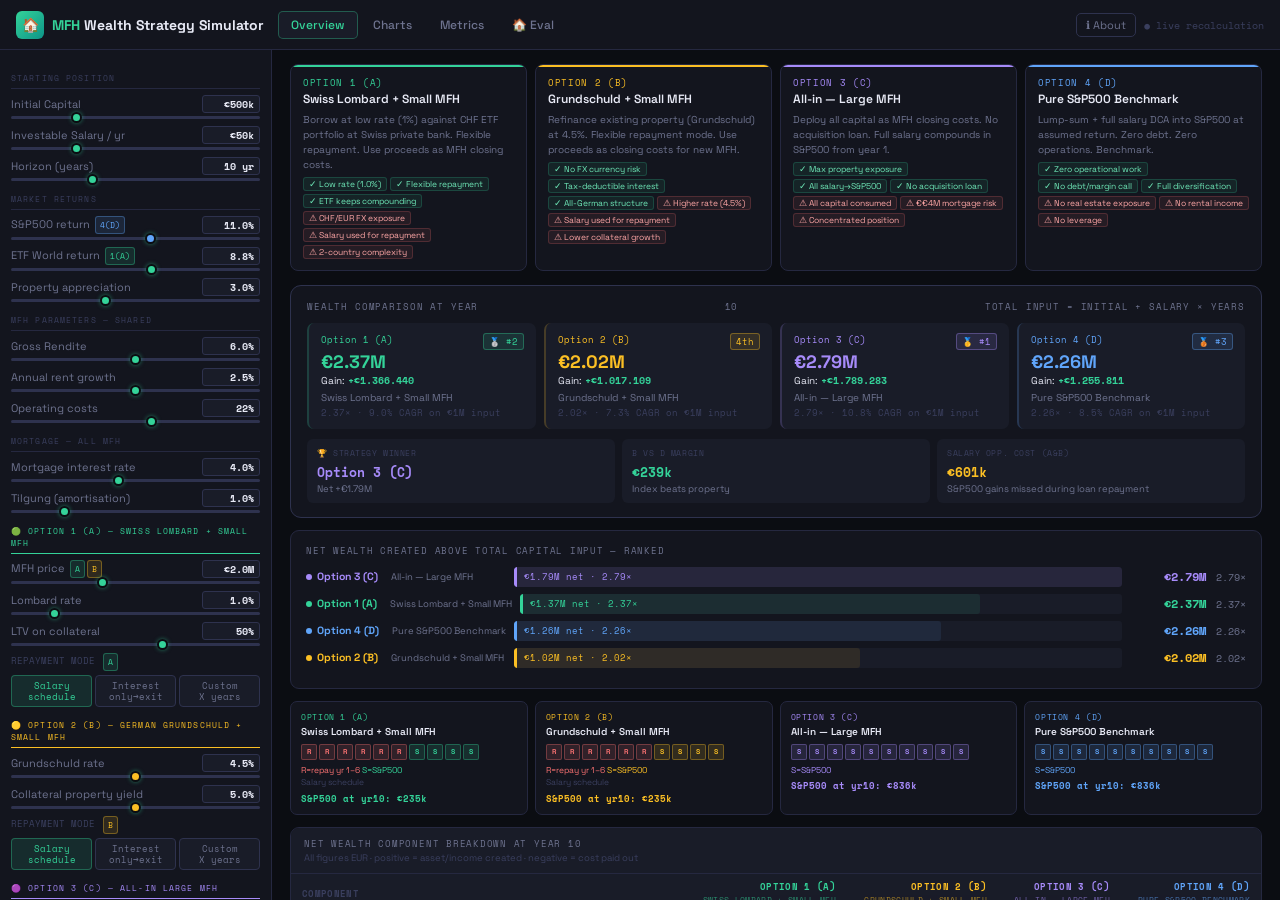
==== index.html @ 5e6cafa0 "Deploy MFH wealth simulator as GitHub Pages index" ====
<!DOCTYPE html>
<html lang="en">
<head>
<meta charset="UTF-8">
<meta name="viewport" content="width=device-width,initial-scale=1.0">
<title>MFH Wealth Strategy Simulator</title>
<link href="https://fonts.googleapis.com/css2?family=Space+Grotesk:wght@300;400;500;600;700&family=Space+Mono:wght@400;700&display=swap" rel="stylesheet">
<style>
:root{
  --bg:#0b0d12;--p1:#13151e;--p2:#191c28;--p3:#1f2233;
  --b1:#252840;--b2:#2e324e;--b3:#3a3f5e;
  --tx:#e8eaf6;--mu:#6e738f;--di:#3a3f5e;
  --A:#34d399;--Ab:rgba(52,211,153,.12);--Abr:rgba(52,211,153,.35);
  --B:#fbbf24;--Bb:rgba(251,191,36,.12);--Bbr:rgba(251,191,36,.35);
  --C:#a78bfa;--Cb:rgba(167,139,250,.12);--Cbr:rgba(167,139,250,.35);
  --D:#60a5fa;--Db:rgba(96,165,250,.12);--Dbr:rgba(96,165,250,.35);
  --neg:#f87171;--negb:rgba(248,113,113,.1);
  --pos:#34d399;--warn:#fbbf24;
}
*{box-sizing:border-box;margin:0;padding:0}
html,body{height:100%;font-family:'Space Grotesk',sans-serif;background:var(--bg);color:var(--tx);font-size:13px}
.app-shell{display:flex;flex-direction:column;height:100vh;overflow:hidden}
/* TOPBAR */
.topbar{background:var(--p1);border-bottom:1px solid var(--b1);padding:0 16px;display:flex;align-items:center;gap:14px;height:50px;flex-shrink:0}
.tb-brand{display:flex;align-items:center;gap:8px;flex-shrink:0}
.tb-icon{width:28px;height:28px;background:linear-gradient(135deg,var(--A),#0d9488);border-radius:6px;display:flex;align-items:center;justify-content:center;font-size:14px}
.tb-title{font-size:14px;font-weight:700;white-space:nowrap}
.tb-title span{color:var(--A)}
.tabs{display:flex;gap:2px}
.tab{background:transparent;border:1px solid transparent;border-radius:5px;color:var(--mu);padding:5px 12px;font-family:'Space Grotesk',sans-serif;font-size:12px;font-weight:500;cursor:pointer;transition:all .15s;white-space:nowrap}
.tab:hover{color:var(--tx);border-color:var(--b2)}
.tab.active{background:var(--p2);color:var(--A);border-color:var(--Abr)}
.tb-right{margin-left:auto;display:flex;align-items:center;gap:8px}
.about-btn{background:transparent;border:1px solid var(--b2);border-radius:5px;color:var(--mu);padding:4px 9px;font-family:'Space Grotesk',sans-serif;font-size:11px;cursor:pointer;transition:all .15s;white-space:nowrap}
.about-btn:hover{border-color:var(--D);color:var(--D)}
.tb-live{font-size:9.5px;color:var(--di);font-family:'Space Mono',monospace;white-space:nowrap}
/* ABOUT DRAWER */
.about-drawer{display:none;background:var(--p2);border-bottom:1px solid var(--b2);padding:14px 22px;flex-shrink:0;max-height:300px;overflow-y:auto;position:relative}
.about-drawer.open{display:block}
.about-grid{display:grid;grid-template-columns:1.1fr 1fr 1fr;gap:18px}
.about-sec h3{font-size:10px;font-family:'Space Mono',monospace;letter-spacing:.1em;text-transform:uppercase;color:var(--mu);margin-bottom:7px}
.about-sec p,.about-sec li{font-size:11.5px;color:var(--mu);line-height:1.6;margin-bottom:4px}
.about-sec ul{margin-left:14px}
.about-sec li b,.about-sec p b{color:var(--tx)}
.about-close{position:absolute;top:12px;right:16px;background:transparent;border:none;color:var(--mu);cursor:pointer;font-size:18px;line-height:1}
/* LAYOUT */
.body-row{display:flex;flex:1;min-height:0}
.sidebar{width:272px;flex-shrink:0;background:var(--p1);border-right:1px solid var(--b1);overflow-y:auto;padding:10px 11px 60px}
.main-area{flex:1;overflow-y:auto;padding:14px 18px 40px;min-width:0}
.page{display:none}.page.active{display:block}
/* SIDEBAR INPUTS */
.grp-title{font-size:8px;font-family:'Space Mono',monospace;letter-spacing:.14em;text-transform:uppercase;color:var(--di);margin:12px 0 6px;padding-bottom:4px;border-bottom:1px solid var(--b1);display:flex;align-items:center;gap:6px}
.sl-row{margin-bottom:7px}
.sl-label{display:flex;justify-content:space-between;align-items:center;margin-bottom:3px;font-size:11px;color:var(--mu)}
.sl-val{font-family:'Space Mono',monospace;font-size:9.5px;color:var(--tx);font-weight:700;background:var(--p2);border:1px solid var(--b2);border-radius:3px;padding:1px 5px;min-width:58px;text-align:right;cursor:pointer;transition:border-color .15s}
.sl-val:hover{border-color:var(--A)}
.sl-edit-input{font-family:'Space Mono',monospace;font-size:10px;color:var(--A);font-weight:700;background:var(--p3);border:1px solid var(--A);border-radius:3px;padding:1px 5px;width:72px;text-align:right;outline:none}
input[type=range]{width:100%;height:3px;-webkit-appearance:none;background:var(--b2);border-radius:2px;outline:none;cursor:pointer;display:block;margin-top:2px}
input[type=range]::-webkit-slider-thumb{-webkit-appearance:none;width:11px;height:11px;border-radius:50%;background:var(--A);cursor:pointer;border:2px solid var(--bg);box-shadow:0 0 4px rgba(52,211,153,.5)}
.sB input[type=range]::-webkit-slider-thumb{background:var(--B)}
.sC input[type=range]::-webkit-slider-thumb{background:var(--C)}
.sD input[type=range]::-webkit-slider-thumb{background:var(--D)}
.sN input[type=range]::-webkit-slider-thumb{background:var(--mu)}
.sR input[type=range]::-webkit-slider-thumb{background:#f87171}
/* MODE TOGGLES */
.mode-toggle{display:flex;gap:3px;margin-bottom:6px}
.mode-btn{flex:1;background:var(--p2);border:1px solid var(--b2);border-radius:4px;color:var(--mu);padding:4px 2px;font-family:'Space Mono',monospace;font-size:8.5px;cursor:pointer;transition:all .15s;text-align:center;line-height:1.3}
.mode-btn:hover{border-color:var(--b3);color:var(--tx)}
.mode-btn.active{background:var(--Ab);border-color:var(--Abr);color:var(--A)}
.mode-btn.active-B{background:var(--Bb);border-color:var(--Bbr);color:var(--B)}
/* COLLAPSIBLE SECTION */
.coll-btn{width:100%;background:transparent;border:1px solid var(--b2);border-radius:5px;color:var(--mu);padding:5px 8px;font-family:'Space Grotesk',sans-serif;font-size:10.5px;cursor:pointer;text-align:left;transition:all .15s;margin-bottom:5px;display:flex;align-items:center;gap:5px}
.coll-btn:hover{border-color:var(--b3);color:var(--tx)}
.coll-btn.active{border-color:var(--Abr);color:var(--A)}
.coll-content{display:none;background:var(--p2);border-radius:6px;padding:8px;margin-bottom:6px;border:1px solid var(--b2)}
.coll-content.open{display:block}
/* CHECKBOX */
.cb-row{display:flex;align-items:center;gap:6px;margin-bottom:6px;font-size:11px;color:var(--mu);cursor:pointer}
.cb-row input[type=checkbox]{width:13px;height:13px;cursor:pointer;accent-color:var(--A)}
/* OPT TAGS */
.ot{display:inline-flex;align-items:center;font-size:8px;font-family:'Space Mono',monospace;padding:0 4px;border-radius:3px;line-height:16px;vertical-align:middle;margin-left:2px}
.otA{background:var(--Ab);color:var(--A);border:1px solid var(--Abr)}
.otB{background:var(--Bb);color:var(--B);border:1px solid var(--Bbr)}
.otC{background:var(--Cb);color:var(--C);border:1px solid var(--Cbr)}
.otD{background:var(--Db);color:var(--D);border:1px solid var(--Dbr)}
.reset-btn{width:100%;background:transparent;border:1px solid var(--b2);border-radius:5px;color:var(--mu);padding:6px;font-family:'Space Grotesk',sans-serif;font-size:11px;cursor:pointer;transition:all .15s;margin-top:10px}
.reset-btn:hover{border-color:var(--A);color:var(--A)}
/* STRATEGY LEGEND */
.strat-grid{display:grid;grid-template-columns:repeat(4,1fr);gap:8px;margin-bottom:14px}
.sc{border-radius:8px;padding:11px 12px;border:1px solid var(--b1);background:var(--p1);position:relative;overflow:hidden}
.sc::before{content:'';position:absolute;top:0;left:0;right:0;height:2px}
.scA::before{background:var(--A)}.scB::before{background:var(--B)}.scC::before{background:var(--C)}.scD::before{background:var(--D)}
.sc-num{font-size:8.5px;font-family:'Space Mono',monospace;letter-spacing:.08em;text-transform:uppercase;margin-bottom:3px}
.scA .sc-num{color:var(--A)}.scB .sc-num{color:var(--B)}.scC .sc-num{color:var(--C)}.scD .sc-num{color:var(--D)}
.sc-name{font-size:12px;font-weight:600;margin-bottom:4px;line-height:1.3}
.sc-desc{font-size:10px;color:var(--mu);line-height:1.5;margin-bottom:5px}
.sc-chips{display:flex;gap:3px;flex-wrap:wrap}
.chip-p{font-size:8.5px;padding:1px 5px;border-radius:3px;background:rgba(52,211,153,.08);color:#6ee7b7;border:1px solid rgba(52,211,153,.2)}
.chip-n{font-size:8.5px;padding:1px 5px;border-radius:3px;background:rgba(248,113,113,.08);color:#fca5a5;border:1px solid rgba(248,113,113,.2)}
/* SUMMARY WINDOW */
.sw{background:var(--p1);border:1px solid var(--b2);border-radius:11px;padding:14px 16px;margin-bottom:12px}
.sw-head{font-size:8.5px;font-family:'Space Mono',monospace;letter-spacing:.1em;text-transform:uppercase;color:var(--mu);margin-bottom:10px;display:flex;justify-content:space-between;align-items:center}
.sw-cards{display:grid;grid-template-columns:repeat(4,1fr);gap:8px;margin-bottom:10px}
.swc{background:var(--p2);border-radius:7px;padding:10px 12px}
.swc-rank{font-size:9px;font-family:'Space Mono',monospace;color:var(--mu);margin-bottom:3px;display:flex;justify-content:space-between}
.swc-tot{font-size:18px;font-weight:700;line-height:1;margin-bottom:2px}
.swc-gain{font-size:10px;margin-bottom:3px}
.swc-gain b{font-family:'Space Mono',monospace}
.swc-name{font-size:10px;color:var(--mu)}
.swc-cagr{font-size:9px;color:var(--di);font-family:'Space Mono',monospace;margin-top:2px}
.sw-ins{display:grid;grid-template-columns:1fr 1fr 1fr;gap:7px}
.si{background:var(--p2);border-radius:6px;padding:8px 10px}
.si-lbl{font-size:8px;font-family:'Space Mono',monospace;letter-spacing:.07em;text-transform:uppercase;color:var(--di);margin-bottom:3px}
.si-val{font-size:13px;font-weight:600;font-family:'Space Mono',monospace;margin-bottom:1px}
.si-desc{font-size:9.5px;color:var(--mu)}
/* CHART PANELS */
.cp{background:var(--p1);border:1px solid var(--b1);border-radius:9px;padding:13px 15px;margin-bottom:12px}
.cp.half{flex:1;min-width:0}
.cp-row{display:flex;gap:10px;margin-bottom:12px}
.cp-title{font-size:8.5px;font-family:'Space Mono',monospace;letter-spacing:.09em;text-transform:uppercase;color:var(--mu);margin-bottom:10px}
/* TABLES */
.tw{background:var(--p1);border:1px solid var(--b1);border-radius:9px;overflow:hidden;margin-bottom:12px}
.tt{padding:9px 13px;font-size:8.5px;font-family:'Space Mono',monospace;letter-spacing:.09em;text-transform:uppercase;color:var(--mu);background:var(--p2);border-bottom:1px solid var(--b1)}
.ts{font-size:9.5px;color:var(--di);font-family:'Space Grotesk',sans-serif;font-weight:400;text-transform:none;letter-spacing:0;margin-top:2px}
.dt{width:100%;border-collapse:collapse;font-size:11px}
.dt th{padding:6px 11px;text-align:right;font-size:8.5px;font-family:'Space Mono',monospace;letter-spacing:.04em;text-transform:uppercase;color:var(--di);border-bottom:1px solid var(--b1);background:var(--p2)}
.dt th:first-child{text-align:left}
.dt td{padding:5.5px 11px;border-bottom:1px solid var(--b1);text-align:right;font-family:'Space Mono',monospace;font-size:10.5px}
.dt td:first-child{text-align:left;font-family:'Space Grotesk',sans-serif;font-size:11px;color:var(--mu)}
.dt tr:last-child td{border-bottom:none;font-weight:700}
.dt tr.tr-total td{background:var(--p2);font-weight:700}
.dt tr.tr-sep td{background:var(--p2);font-size:8px;font-family:'Space Mono',monospace;letter-spacing:.09em;text-transform:uppercase;color:var(--di);padding:5px 11px}
.dt tr:hover td{background:var(--p3)}
.pv{color:var(--pos)}.nv{color:var(--neg)}.av{color:var(--warn)}
.cA{color:var(--A)}.cB{color:var(--B)}.cC{color:var(--C)}.cD{color:var(--D)}
/* BAR CHART ROWS */
.bc-row{display:flex;align-items:center;gap:8px;margin-bottom:7px}
.bc-lbl{font-size:10.5px;min-width:200px;display:flex;align-items:center;gap:5px;color:var(--mu)}
.bc-dot{width:6px;height:6px;border-radius:50%;flex-shrink:0}
.bc-track{flex:1;height:20px;background:var(--p2);border-radius:3px;overflow:hidden}
.bc-fill{height:100%;border-radius:3px;display:flex;align-items:center;padding:0 7px;transition:width .4s cubic-bezier(.4,0,.2,1);min-width:3px}
.bc-fill span{font-size:9px;font-family:'Space Mono',monospace;white-space:nowrap;overflow:hidden}
.bc-num{font-size:11.5px;font-weight:700;font-family:'Space Mono',monospace;min-width:76px;text-align:right}
.bc-x{font-size:9.5px;color:var(--mu);min-width:32px;text-align:right;font-family:'Space Mono',monospace}
/* SALARY FLOW */
.sf-grid{display:grid;grid-template-columns:repeat(4,1fr);gap:7px;margin-bottom:12px}
.sf-card{background:var(--p1);border:1px solid var(--b1);border-radius:7px;padding:9px 10px}
.sf-tag{font-size:8px;font-family:'Space Mono',monospace;letter-spacing:.08em;text-transform:uppercase;margin-bottom:2px}
.sf-name{font-size:10px;font-weight:600;margin-bottom:6px;line-height:1.3}
.sf-dots{display:flex;gap:2px;flex-wrap:wrap;margin-bottom:4px}
.sf-dot{width:16px;height:16px;border-radius:2px;display:flex;align-items:center;justify-content:center;font-size:7px;font-weight:700;flex-shrink:0}
.sf-res{font-size:9px;font-family:'Space Mono',monospace;font-weight:700;margin-top:3px}
/* NOTICES */
.notice{font-size:11px;line-height:1.7;padding:8px 12px;border-radius:0 6px 6px 0;margin-bottom:10px}
.n-info{border-left:2px solid var(--D);background:var(--Db);color:#93c5fd}
.n-good{border-left:2px solid var(--A);background:var(--Ab);color:#86efac}
.n-warn{border-left:2px solid var(--B);background:var(--Bb);color:#fde68a}
/* AMORT */
.amort-toggle{background:var(--p2);border:1px solid var(--b2);border-radius:5px;color:var(--mu);padding:4px 10px;font-family:'Space Grotesk',sans-serif;font-size:10.5px;cursor:pointer;transition:all .15s;margin-bottom:8px}
.amort-toggle:hover{border-color:var(--A);color:var(--A)}
.ag{display:grid;grid-template-columns:1fr 1fr;gap:9px}
.aw{background:var(--p1);border:1px solid var(--b1);border-radius:8px;overflow:hidden}
.ah{background:var(--p2);padding:7px 11px;font-size:10.5px;font-weight:600;border-bottom:1px solid var(--b1)}
.af{padding:6px 11px;background:var(--p2);border-top:1px solid var(--b1);font-size:9.5px;color:var(--mu);display:flex;gap:12px;flex-wrap:wrap}
.af span b{font-family:'Space Mono',monospace}
.amt{width:100%;border-collapse:collapse;font-size:9.5px}
.amt th{background:var(--p2);padding:3.5px 7px;text-align:right;font-size:7.5px;font-family:'Space Mono',monospace;letter-spacing:.04em;text-transform:uppercase;color:var(--di);border-bottom:1px solid var(--b1)}
.amt th:first-child{text-align:left}
.amt td{padding:3px 7px;border-bottom:1px solid var(--b1);text-align:right;font-family:'Space Mono',monospace}
.amt td:first-child{text-align:left;color:var(--mu);font-family:'Space Grotesk',sans-serif}
.amt tr.neg-r td{background:rgba(248,113,113,.03)}
.amt tr.pos-r td{background:rgba(52,211,153,.02)}
.amt tr:last-child td{border-bottom:none;font-weight:700}
/* METRICS */
.mh-grid{display:grid;grid-template-columns:1fr 1fr;gap:10px;margin-bottom:12px}
.mh-card{background:var(--p1);border:1px solid var(--b1);border-radius:9px;padding:13px 15px}
.mh-top{display:flex;align-items:center;justify-content:space-between;margin-bottom:9px}
.mh-badge{font-size:9.5px;font-family:'Space Mono',monospace;padding:2px 8px;border-radius:4px;font-weight:700}
.mh-price{font-size:10px;color:var(--mu);font-family:'Space Mono',monospace}
.kpi-grid{display:grid;grid-template-columns:repeat(3,1fr);gap:6px}
.kpi{background:var(--p2);border-radius:5px;padding:7px 9px;text-align:center}
.kpi-l{font-size:7.5px;font-family:'Space Mono',monospace;letter-spacing:.07em;text-transform:uppercase;color:var(--di);margin-bottom:2px}
.kpi-v{font-size:15px;font-weight:700;line-height:1}
.kpi-s{font-size:8.5px;color:var(--mu);margin-top:1px}
.kpi.good .kpi-v{color:var(--pos)}.kpi.warn .kpi-v{color:var(--warn)}.kpi.bad .kpi-v{color:var(--neg)}
.badge{display:inline-flex;align-items:center;font-size:9px;padding:1px 5px;border-radius:3px;font-family:'Space Mono',monospace;white-space:nowrap}
.badge.good{background:rgba(52,211,153,.1);color:#6ee7b7;border:1px solid rgba(52,211,153,.25)}
.badge.warn{background:rgba(251,191,36,.1);color:#fde68a;border:1px solid rgba(251,191,36,.25)}
.badge.bad{background:rgba(248,113,113,.1);color:#fca5a5;border:1px solid rgba(248,113,113,.25)}
.mft{width:100%;border-collapse:collapse;font-size:11px}
.mft th{padding:6px 11px;text-align:right;font-size:8.5px;font-family:'Space Mono',monospace;letter-spacing:.05em;text-transform:uppercase;color:var(--di);border-bottom:1px solid var(--b1);background:var(--p2)}
.mft th:first-child{text-align:left;width:33%}
.mft td{padding:6px 11px;border-bottom:1px solid var(--b1);text-align:right;font-family:'Space Mono',monospace;font-size:10.5px;vertical-align:top}
.mft td:first-child{text-align:left;font-family:'Space Grotesk',sans-serif;font-size:11px;vertical-align:top}
.mft tr:last-child td{border-bottom:none}
.mft tr:hover td{background:var(--p2)}
.mft tr.m-sec td{background:var(--p2);font-size:8px;font-family:'Space Mono',monospace;letter-spacing:.09em;text-transform:uppercase;color:var(--mu);padding:5px 11px}
.m-lbl{font-size:11px;color:var(--mu)}
.m-desc{font-size:9px;color:var(--di);margin-top:1px;line-height:1.35;font-family:'Space Grotesk',sans-serif}
/* MFH2 SECTION */
.mfh2-section{background:var(--p1);border:1px solid var(--b2);border-radius:10px;margin-bottom:12px;overflow:hidden}
.mfh2-header{padding:11px 14px;display:flex;align-items:center;justify-content:space-between;cursor:pointer}
.mfh2-header:hover{background:var(--p2)}
.mfh2-title{font-size:12px;font-weight:600;display:flex;align-items:center;gap:8px}
.mfh2-body{display:none;padding:12px 14px;border-top:1px solid var(--b1)}
.mfh2-body.open{display:block}
.mfh2-params{display:grid;grid-template-columns:1fr 1fr 1fr;gap:10px;margin-bottom:12px}
.mfh2-param{background:var(--p2);border-radius:7px;padding:10px 12px}
.mfh2-param label{font-size:9px;font-family:'Space Mono',monospace;letter-spacing:.07em;text-transform:uppercase;color:var(--di);display:block;margin-bottom:4px}
/* RESPONSIVE */
@media(max-width:1150px){.sw-cards{grid-template-columns:repeat(2,1fr)}.strat-grid{grid-template-columns:repeat(2,1fr)}.ag{grid-template-columns:1fr}}
@media(max-width:850px){.body-row{flex-direction:column}.sidebar{width:100%;border-right:none;border-bottom:1px solid var(--b1)}.sf-grid{grid-template-columns:repeat(2,1fr)}.mh-grid{grid-template-columns:1fr}.cp-row{flex-direction:column}.sw-ins{grid-template-columns:1fr 1fr}.about-grid{grid-template-columns:1fr 1fr}.mfh2-params{grid-template-columns:1fr 1fr}}

/* ── Draggable chart blocks ── */
.charts-toolbar{display:flex;align-items:center;justify-content:space-between;margin-bottom:10px;padding:0 2px}
.cb-reset-btn{background:transparent;border:1px solid var(--b2);border-radius:5px;color:var(--mu);padding:3px 9px;font-family:'Space Grotesk',sans-serif;font-size:10px;cursor:pointer;transition:all .15s}
.cb-reset-btn:hover{border-color:var(--A);color:var(--A)}
.chart-block{margin-bottom:10px;border-radius:10px;border:1px solid transparent;transition:border-color .15s,opacity .15s,transform .1s;user-select:none}
.chart-block.cb-drag-active{opacity:.38;transform:scale(.99)}
.chart-block.cb-over-top{border-top:2.5px solid var(--A)!important;border-radius:10px}
.chart-block.cb-over-bottom{border-bottom:2.5px solid var(--A)!important;border-radius:10px}
.cb-hdr{background:var(--p2);border:1px solid var(--b1);border-bottom:none;border-radius:10px 10px 0 0;padding:8px 14px;font-size:8.5px;font-family:'Space Mono',monospace;letter-spacing:.07em;text-transform:uppercase;color:var(--mu);display:flex;align-items:center;gap:8px;cursor:grab;transition:background .15s,color .15s}
.cb-hdr:hover{background:var(--p3);color:var(--tx)}
.cb-hdr:active{cursor:grabbing}
.cb-grip{font-size:18px;line-height:1;color:var(--di);flex-shrink:0;letter-spacing:-1px}
.cb-hdr:hover .cb-grip{color:var(--A)}
.cb-body{border-top-left-radius:0!important;border-top-right-radius:0!important;margin-bottom:0!important}
.cp-row.cb-body{border-top-left-radius:0;border-top-right-radius:0}
.cp-row.cb-body .cb-inner{border-top-left-radius:0!important;border-top-right-radius:0!important;margin-bottom:0!important}
.cb-sub{font-size:9px;font-family:'Space Mono',monospace;color:var(--mu);margin-bottom:8px;letter-spacing:.04em;text-transform:uppercase}


/* ─── Quick Eval Tab ─── */
.ev-grid{display:grid;grid-template-columns:1fr 1fr 1fr;gap:10px;margin-bottom:14px}
.ev-card{background:var(--p1);border:1px solid var(--b1);border-radius:9px;padding:14px 16px}
.ev-card-title{font-size:8.5px;font-family:'Space Mono',monospace;letter-spacing:.1em;text-transform:uppercase;color:var(--mu);margin-bottom:10px;padding-bottom:6px;border-bottom:1px solid var(--b1)}
.ev-field{margin-bottom:8px}
.ev-label{font-size:10.5px;color:var(--mu);margin-bottom:4px;display:flex;justify-content:space-between;align-items:center}
.ev-input{width:100%;background:var(--p2);border:1px solid var(--b2);border-radius:5px;color:var(--tx);font-family:'Space Mono',monospace;font-size:11px;padding:5px 9px;outline:none;transition:border-color .15s}
.ev-input:focus{border-color:var(--A)}
.ev-input-row{display:flex;gap:6px}
.ev-input-row .ev-input{flex:1}
.ev-prefix{font-size:10px;color:var(--mu);font-family:'Space Mono',monospace;background:var(--p3);border:1px solid var(--b2);border-right:none;border-radius:5px 0 0 5px;padding:5px 7px;display:flex;align-items:center;flex-shrink:0}
.ev-input.ev-suf{border-radius:0 5px 5px 0}
.ev-toggle{display:flex;gap:2px;margin-bottom:4px}
.ev-toggle-btn{flex:1;background:var(--p2);border:1px solid var(--b2);border-radius:4px;color:var(--mu);padding:3px 6px;font-family:'Space Mono',monospace;font-size:8px;cursor:pointer;text-align:center;transition:all .15s}
.ev-toggle-btn.active{background:var(--Ab);border-color:var(--Abr);color:var(--A)}
.ev-addr{width:100%;background:var(--p2);border:1px solid var(--b2);border-radius:6px;color:var(--tx);font-family:'Space Grotesk',sans-serif;font-size:13px;padding:8px 12px;outline:none;margin-bottom:12px}
.ev-addr:focus{border-color:var(--A)}
.ev-addr::placeholder{color:var(--di)}
/* KPI strip */
.ev-kpis{display:grid;grid-template-columns:repeat(6,1fr);gap:8px;margin-bottom:14px}
.ev-kpi{background:var(--p1);border:1px solid var(--b1);border-radius:8px;padding:10px 12px;text-align:center}
.ev-kpi-l{font-size:8px;font-family:'Space Mono',monospace;letter-spacing:.07em;text-transform:uppercase;color:var(--di);margin-bottom:4px}
.ev-kpi-v{font-size:16px;font-weight:700;line-height:1;font-family:'Space Mono',monospace}
.ev-kpi-s{font-size:9px;color:var(--mu);margin-top:2px}
/* Monthly cashflow hero */
.ev-cf-hero{border-radius:10px;padding:16px 22px;margin-bottom:14px;display:flex;align-items:center;gap:24px;border:1px solid}
.ev-cf-label{font-size:11px;font-family:'Space Mono',monospace;letter-spacing:.08em;text-transform:uppercase;color:var(--mu)}
.ev-cf-value{font-size:32px;font-weight:700;font-family:'Space Mono',monospace;letter-spacing:-0.5px}
.ev-cf-sub{font-size:10px;color:var(--mu);margin-top:2px}
.ev-cf-after{font-size:18px;font-weight:600;font-family:'Space Mono',monospace}
/* Table */
.ev-table-wrap{background:var(--p1);border:1px solid var(--b1);border-radius:10px;overflow:hidden;margin-bottom:14px}
.ev-table-head{padding:10px 14px;background:var(--p2);border-bottom:1px solid var(--b1);font-size:9px;font-family:'Space Mono',monospace;letter-spacing:.08em;text-transform:uppercase;color:var(--mu)}
.ev-table-sub{font-size:9px;color:var(--di);font-family:'Space Grotesk',sans-serif;font-weight:400;text-transform:none;letter-spacing:0;margin-top:2px}
.evt{width:100%;border-collapse:collapse;font-size:10.5px}
.evt th{padding:5.5px 10px;text-align:right;font-size:8px;font-family:'Space Mono',monospace;letter-spacing:.04em;text-transform:uppercase;color:var(--di);border-bottom:1px solid var(--b1);background:var(--p2);white-space:nowrap}
.evt th:first-child{text-align:center}
.evt td{padding:5px 10px;border-bottom:1px solid var(--b1);text-align:right;font-family:'Space Mono',monospace;font-size:10px;white-space:nowrap}
.evt td:first-child{text-align:center;font-weight:700;color:var(--mu)}
.evt tr:last-child td{border-bottom:none;font-weight:700;background:var(--p2)}
.evt tr:hover td{background:var(--p3)}
.ev-pos{color:var(--pos)}.ev-neg{color:var(--neg)}.ev-warn{color:var(--warn)}
@media(max-width:1100px){.ev-grid{grid-template-columns:1fr 1fr}.ev-kpis{grid-template-columns:repeat(3,1fr)}}
@media(max-width:700px){.ev-grid{grid-template-columns:1fr}.ev-kpis{grid-template-columns:repeat(2,1fr)}.ev-cf-hero{flex-direction:column;gap:8px}}

</style>
</head>
<body>
<div class="app-shell">
<!-- TOPBAR -->
<div class="topbar">
  <div class="tb-brand"><div class="tb-icon">🏠</div><div class="tb-title"><span>MFH</span> Wealth Strategy Simulator</div></div>
  <nav class="tabs">
    <button class="tab active" onclick="switchTab('overview')" id="tab-overview">Overview</button>
    <button class="tab" onclick="switchTab('charts')" id="tab-charts">Charts</button>
    <button class="tab" onclick="switchTab('metrics')" id="tab-metrics">Metrics</button>
    <button class="tab" onclick="switchTab('eval')" id="tab-eval">🏠 Eval</button>
  </nav>
  <div class="tb-right">
    <button class="about-btn" onclick="toggleAbout()">ℹ About</button>
    <div class="tb-live">● live recalculation</div>
  </div>
</div>
<!-- ABOUT DRAWER -->
<div class="about-drawer" id="about-drawer">
  <button class="about-close" onclick="toggleAbout()">✕</button>
  <div class="about-grid">
    <div class="about-sec">
      <h3>What this tool models</h3>
      <p>Compares <b>4 wealth-building strategies</b> using configurable initial capital + annual salary over up to 25 years. All results recalculate live with every slider or input change.</p>
      <p>New features: flexible loan repayment modes (salary / interest-only / custom years), private initial capital loan, MFH cost breakdown charts, LTV trajectory, second MFH purchase modelling, and direct value input on all fields.</p>
      <p>All MFH uses correct German Annuitätendarlehen math with AfA depreciation shield and 42% marginal tax rate. <b>Not financial advice.</b></p>
    </div>
    <div class="about-sec">
      <h3>4 strategies compared</h3>
      <ul>
        <li><b style="color:var(--A)">Option 1 (A) — Swiss Lombard + Small MFH:</b> Borrow at low rate against ETF collateral at Swiss bank. Flexible repayment: pay down from salary, keep as cheap debt (interest-only), or custom schedule.</li>
        <li><b style="color:var(--B)">Option 2 (B) — Grundschuld + Small MFH:</b> Refinance existing property (Grundschuld). Fixed period or interest-only, repay at exit.</li>
        <li><b style="color:var(--C)">Option 3 (C) — All-in Large MFH:</b> All capital as MFH closing costs. No acquisition loan. Salary fully compounds in S&P500.</li>
        <li><b style="color:var(--D)">Option 4 (D) — Pure S&P500:</b> Lump sum + DCA salary into index. Zero debt, zero operations. Benchmark.</li>
      </ul>
    </div>
    <div class="about-sec">
      <h3>Key inputs & assumptions</h3>
      <ul>
        <li><b>Click any value badge</b> to type directly</li>
        <li>MFH closing costs (Nebenkosten) ≈ 10% of purchase price</li>
        <li>AfA: 2% × 70% of purchase price per year</li>
        <li>CGT on exit: 0% after 10yr Spekulationsfrist (personal)</li>
        <li>Interest-only Lombard: all salary → S&P500 from yr 1; principal repaid from ETF at exit</li>
        <li>Private loan: optional cost of initial capital (hidden from bank)</li>
        <li>Second MFH: uses MFH1 equity after X years as down payment</li>
      </ul>
    </div>
  </div>
</div>
<div class="body-row">
<!-- SIDEBAR -->
<aside class="sidebar">

  <!-- ═══ COMMON PARAMETERS ═══ -->
  <div class="grp-title">Starting Position</div>
  <div class="sl-row"><div class="sl-label"><span>Initial Capital</span><span class="sl-val" id="v_ic" onclick="startEdit(this,'ic','eur')">€500k</span></div>
  <input type="range" id="ic" min="0" max="2000000" step="10000" value="500000" oninput="slR(this,'ic','v_ic','eur')"></div>
  <div class="sl-row"><div class="sl-label"><span>Investable Salary / yr</span><span class="sl-val" id="v_sal" onclick="startEdit(this,'sal','eur')">€50k</span></div>
  <input type="range" id="sal" min="0" max="200000" step="1000" value="50000" oninput="slR(this,'sal','v_sal','eur')"></div>
  <div class="sl-row"><div class="sl-label"><span>Horizon (years)</span><span class="sl-val" id="v_yrs" onclick="startEdit(this,'yrs','int')">10 yr</span></div>
  <input type="range" id="yrs" min="3" max="25" step="1" value="10" oninput="slR(this,'yrs','v_yrs','yr')"></div>

  <div class="grp-title">Market Returns</div>
  <div class="sl-row sD"><div class="sl-label"><span>S&amp;P500 return <span class="ot otD">4(D)</span></span><span class="sl-val" id="v_sp" onclick="startEdit(this,'sp','pct')">11.0%</span></div>
  <input type="range" id="sp" min="2" max="18" step="0.5" value="11" oninput="slR(this,'sp','v_sp','pct')"></div>
  <div class="sl-row"><div class="sl-label"><span>ETF World return <span class="ot otA">1(A)</span></span><span class="sl-val" id="v_etf" onclick="startEdit(this,'etf','pct')">8.8%</span></div>
  <input type="range" id="etf" min="2" max="14" step="0.1" value="8.8" oninput="slR(this,'etf','v_etf','pct')"></div>
  <div class="sl-row"><div class="sl-label"><span>Property appreciation</span><span class="sl-val" id="v_pa" onclick="startEdit(this,'pa','pct')">3.0%</span></div>
  <input type="range" id="pa" min="0" max="8" step="0.25" value="3" oninput="slR(this,'pa','v_pa','pct')"></div>

  <div class="grp-title">MFH Parameters — shared</div>
  <div class="sl-row"><div class="sl-label"><span>Gross Rendite</span><span class="sl-val" id="v_rend" onclick="startEdit(this,'rend','pct')">6.0%</span></div>
  <input type="range" id="rend" min="3" max="9" step="0.25" value="6" oninput="slR(this,'rend','v_rend','pct')"></div>
  <div class="sl-row"><div class="sl-label"><span>Annual rent growth</span><span class="sl-val" id="v_rg" onclick="startEdit(this,'rg','pct')">2.5%</span></div>
  <input type="range" id="rg" min="0" max="5" step="0.25" value="2.5" oninput="slR(this,'rg','v_rg','pct')"></div>
  <div class="sl-row"><div class="sl-label"><span>Operating costs</span><span class="sl-val" id="v_oc" onclick="startEdit(this,'oc','pct')">22%</span></div>
  <input type="range" id="oc" min="5" max="35" step="1" value="22" oninput="slR(this,'oc','v_oc','pct')"></div>
  <div class="grp-title">Mortgage — all MFH</div>
  <div class="sl-row"><div class="sl-label"><span>Mortgage interest rate</span><span class="sl-val" id="v_mr" onclick="startEdit(this,'mr','pct')">4.0%</span></div>
  <input type="range" id="mr" min="1" max="8" step="0.25" value="4" oninput="slR(this,'mr','v_mr','pct')"></div>
  <div class="sl-row"><div class="sl-label"><span>Tilgung (amortisation)</span><span class="sl-val" id="v_til" onclick="startEdit(this,'til','pct')">1.0%</span></div>
  <input type="range" id="til" min="0.5" max="3" step="0.25" value="1" oninput="slR(this,'til','v_til','pct')"></div>

  <!-- ═══ OPTION 1 (A) ═══ -->
  <div class="grp-title" style="color:var(--A);border-color:var(--A)33">🟢 Option 1 (A) — Swiss Lombard + Small MFH</div>
  <div class="sl-row"><div class="sl-label"><span>MFH price <span class="ot otA">A</span><span class="ot otB">B</span></span><span class="sl-val" id="v_mab" onclick="startEdit(this,'mab','eur')">€2.0M</span></div>
  <input type="range" id="mab" min="300000" max="5000000" step="50000" value="2000000" oninput="slR(this,'mab','v_mab','eur')"></div>
  <div class="sl-row"><div class="sl-label"><span>Lombard rate</span><span class="sl-val" id="v_lr" onclick="startEdit(this,'lr','pct')">1.0%</span></div>
  <input type="range" id="lr" min="0.25" max="5" step="0.25" value="1" oninput="slR(this,'lr','v_lr','pct')"></div>
  <div class="sl-row"><div class="sl-label"><span>LTV on collateral</span><span class="sl-val" id="v_ltv" onclick="startEdit(this,'ltv','pct')">50%</span></div>
  <input type="range" id="ltv" min="10" max="75" step="5" value="50" oninput="slR(this,'ltv','v_ltv','pct')"></div>
  <div style="font-size:8.5px;color:var(--di);margin-bottom:4px;font-family:Space Mono,monospace">REPAYMENT MODE <span class="ot otA">A</span></div>
  <div class="mode-toggle" id="lmodes">
    <button class="mode-btn active" onclick="setMode('lm',0)">Salary<br>schedule</button>
    <button class="mode-btn" onclick="setMode('lm',1)">Interest<br>only→exit</button>
    <button class="mode-btn" onclick="setMode('lm',2)">Custom<br>X years</button>
  </div>
  <div id="lm-years-row" class="sl-row" style="display:none">
    <div class="sl-label"><span>Repay over (years)</span><span class="sl-val" id="v_lmy" onclick="startEdit(this,'lmy','int')">5 yr</span></div>
    <input type="range" id="lmy" min="1" max="25" step="1" value="5" oninput="slR(this,'lmy','v_lmy','yr')">
  </div>

  <!-- ═══ OPTION 2 (B) ═══ -->
  <div class="grp-title" style="color:var(--B);border-color:var(--B)33">🟡 Option 2 (B) — German Grundschuld + Small MFH</div>
  <div class="sl-row sB"><div class="sl-label"><span>Grundschuld rate</span><span class="sl-val" id="v_gr" onclick="startEdit(this,'gr','pct')">4.5%</span></div>
  <input type="range" id="gr" min="2" max="7" step="0.25" value="4.5" oninput="slR(this,'gr','v_gr','pct')"></div>
  <div class="sl-row sB"><div class="sl-label"><span>Collateral property yield</span><span class="sl-val" id="v_cy" onclick="startEdit(this,'cy','pct')">5.0%</span></div>
  <input type="range" id="cy" min="2" max="8" step="0.25" value="5" oninput="slR(this,'cy','v_cy','pct')"></div>
  <div style="font-size:8.5px;color:var(--di);margin-bottom:4px;font-family:Space Mono,monospace">REPAYMENT MODE <span class="ot otB">B</span></div>
  <div class="mode-toggle" id="gmodes">
    <button class="mode-btn active" onclick="setMode('gm',0)">Salary<br>schedule</button>
    <button class="mode-btn" onclick="setMode('gm',1)">Interest<br>only→exit</button>
    <button class="mode-btn" onclick="setMode('gm',2)">Custom<br>X years</button>
  </div>
  <div id="gm-years-row" class="sl-row" style="display:none">
    <div class="sl-label"><span>Fix for (years)</span><span class="sl-val" id="v_gmy" onclick="startEdit(this,'gmy','int')">5 yr</span></div>
    <input type="range" id="gmy" min="1" max="25" step="1" value="5" oninput="slR(this,'gmy','v_gmy','yr')">
  </div>

  <!-- ═══ OPTION 3 (C) ═══ -->
  <div class="grp-title" style="color:var(--C);border-color:var(--C)33">🟣 Option 3 (C) — All-in Large MFH</div>
  <div class="sl-row sC"><div class="sl-label"><span>MFH price (all-in)</span><span class="sl-val" id="v_mc" onclick="startEdit(this,'mc','eur')">€4.0M</span></div>
  <input type="range" id="mc" min="600000" max="10000000" step="100000" value="4000000" oninput="slR(this,'mc','v_mc','eur')"></div>

  <!-- ═══ OPTION 4 (D) ═══ -->
  <div class="grp-title" style="color:var(--D);border-color:var(--D)33">🔵 Option 4 (D) — Pure S&amp;P500 Benchmark</div>
  <label class="cb-row"><input type="checkbox" id="d_lomb_en" onchange="toggleDLomb();calc()"> Enable Lombard on S&amp;P500 portfolio</label>
  <div id="d-lomb-fields" style="opacity:.35;pointer-events:none">
    <div class="notice n-info" style="margin-bottom:6px;padding:6px 10px;font-size:10.5px">Borrow at Lombard rate (same as Opt.1) against S&amp;P500. Extra capital also earns S&amp;P500. Choose repayment mode below — interest-only keeps all salary compounding in S&amp;P500.</div>
    <div class="sl-row sD"><div class="sl-label"><span>LTV on S&amp;P500 <span class="ot otD">D</span></span><span class="sl-val" id="v_d_ltv" onclick="startEdit(this,'d_ltv','pct')">50%</span></div>
    <input type="range" id="d_ltv" min="10" max="75" step="5" value="50" oninput="slR(this,'d_ltv','v_d_ltv','pct')"></div>
    <div style="font-size:8.5px;color:var(--di);margin:6px 0 4px;font-family:Space Mono,monospace">REPAYMENT MODE <span class="ot otD">D</span></div>
    <div class="mode-toggle" id="dmodes">
      <button class="mode-btn active" onclick="setMode('dm',0)">Salary<br>schedule</button>
      <button class="mode-btn" onclick="setMode('dm',1)">Interest<br>only→exit</button>
      <button class="mode-btn" onclick="setMode('dm',2)">Custom<br>X years</button>
    </div>
    <div id="dm-years-row" class="sl-row" style="display:none">
      <div class="sl-label"><span>Repay over (years)</span><span class="sl-val" id="v_d_lmy" onclick="startEdit(this,'d_lmy','int')">5 yr</span></div>
      <input type="range" id="d_lmy" min="1" max="25" step="1" value="5" oninput="slR(this,'d_lmy','v_d_lmy','yr')">
    </div>
    <div style="font-size:9px;color:var(--D);font-family:Space Mono,monospace;margin-top:4px;opacity:.8">Uses same Lombard rate as Option 1(A) · Salary freed after repayment → S&P500</div>
  </div>

  <!-- ═══ PRIVATE LOAN ═══ -->
  <button class="coll-btn" id="pl-btn" onclick="toggleColl('pl-body','pl-btn')">+ Private Initial Capital Loan</button>
  <div class="coll-content" id="pl-body">
    <label class="cb-row"><input type="checkbox" id="pl_en" onchange="calc()"> Enable private loan (hidden from bank)</label>
    <div id="pl-fields" style="opacity:.4;pointer-events:none">
      <div class="sl-row"><div class="sl-label"><span>Loan amount</span><span class="sl-val" id="v_pla" onclick="startEdit(this,'pla','eur')">€200k</span></div>
      <input type="range" id="pla" min="0" max="1000000" step="10000" value="200000" oninput="slR(this,'pla','v_pla','eur')"></div>
      <div class="sl-row sN"><div class="sl-label"><span>Annual interest rate</span><span class="sl-val" id="v_plr" onclick="startEdit(this,'plr','pct')">5.0%</span></div>
      <input type="range" id="plr" min="1" max="15" step="0.25" value="5" oninput="slR(this,'plr','v_plr','pct')"></div>
      <label class="cb-row"><input type="checkbox" id="pl_fcf_en" onchange="calc()"> Repay from MFH free cash flow</label>
      <div class="sl-row sN"><div class="sl-label"><span>% of MFH FCF for repayment</span><span class="sl-val" id="v_plf" onclick="startEdit(this,'plf','pct')">50%</span></div>
      <input type="range" id="plf" min="0" max="100" step="5" value="50" oninput="slR(this,'plf','v_plf','pct')"></div>
    </div>
  </div>

  <!-- ═══ METRICS ═══ -->
  <div class="grp-title">Metrics Parameters</div>
  <div class="sl-row sN"><div class="sl-label"><span>NPV discount rate</span><span class="sl-val" id="v_dr" onclick="startEdit(this,'dr','pct')">5.0%</span></div>
  <input type="range" id="dr" min="1" max="15" step="0.25" value="5" oninput="slR(this,'dr','v_dr','pct')"></div>
  <div class="sl-row sN"><div class="sl-label"><span>Inflation (real adjust)</span><span class="sl-val" id="v_inf" onclick="startEdit(this,'inf','pct')">3.0%</span></div>
  <input type="range" id="inf" min="1" max="6" step="0.25" value="3" oninput="slR(this,'inf','v_inf','pct')"></div>
  <div class="sl-row sN"><div class="sl-label"><span>Risk-free rate (Bund)</span><span class="sl-val" id="v_rf" onclick="startEdit(this,'rf','pct')">2.5%</span></div>
  <input type="range" id="rf" min="0.5" max="6" step="0.25" value="2.5" oninput="slR(this,'rf','v_rf','pct')"></div>

  <!-- ═══ 2ND MFH ═══ -->
  <button class="coll-btn" id="m2-btn" onclick="toggleColl('m2-body','m2-btn')">+ Second MFH purchase (advanced)</button>
  <div class="coll-content" id="m2-body">
    <div class="sl-row"><div class="sl-label"><span>Buy at year</span><span class="sl-val" id="v_m2y" onclick="startEdit(this,'m2y','int')">5 yr</span></div>
    <input type="range" id="m2y" min="1" max="20" step="1" value="5" oninput="slR(this,'m2y','v_m2y','yr')"></div>
    <div class="sl-row"><div class="sl-label"><span>MFH2 purchase price</span><span class="sl-val" id="v_m2p" onclick="startEdit(this,'m2p','eur')">€2.0M</span></div>
    <input type="range" id="m2p" min="300000" max="8000000" step="100000" value="2000000" oninput="slR(this,'m2p','v_m2p','eur')"></div>
    <div class="sl-row"><div class="sl-label"><span>Equity drawn from MFH1</span><span class="sl-val" id="v_m2e" onclick="startEdit(this,'m2e','pct')">80%</span></div>
    <input type="range" id="m2e" min="10" max="100" step="5" value="80" oninput="slR(this,'m2e','v_m2e','pct')"></div>
  </div>

  <button class="reset-btn" onclick="resetAll()">↺ Reset defaults</button>
</aside>

<main class="main-area">
<!-- TAB 1: OVERVIEW -->
<div class="page active" id="page-overview">
  <div class="strat-grid" id="strat-legend"></div>
  <div class="sw">
    <div class="sw-head">Wealth comparison at year <span id="sw-yr">10</span> <span>Total input = initial + salary × years</span></div>
    <div class="sw-cards" id="sw-cards"></div>
    <div class="sw-ins" id="sw-ins"></div>
  </div>
  <div class="cp"><div class="cp-title">Net wealth created above total capital input — ranked</div><div id="bc"></div></div>
  <div class="sf-grid" id="sf"></div>
  <div class="tw">
    <div class="tt">Net wealth component breakdown at year <span id="yr-lbl">10</span>
      <div class="ts">All figures EUR · positive = asset/income created · negative = cost paid out</div>
    </div>
    <div style="overflow-x:auto"><table class="dt" id="bt"></table></div>
  </div>
  <button class="amort-toggle" onclick="toggleAmort()">▾ MFH amortization year-by-year</button>
  <div style="display:none" id="amort-box"><div class="ag" id="ag"></div></div>
  <!-- SECOND MFH -->
  <div class="mfh2-section">
    <div class="mfh2-header" onclick="toggleMFH2()">
      <div class="mfh2-title"><span id="mfh2-toggle-icon">▾</span> 🏢 Model a Second MFH Purchase (using MFH1 equity)</div>
      <span style="font-size:10px;color:var(--mu)">collapses after toggle</span>
    </div>
    <div class="mfh2-body" id="mfh2-body">
      <div class="mfh2-params">
        <div class="mfh2-param"><label>Buy at year</label>
          <div class="sl-label" style="margin-bottom:3px"><span style="font-size:10px;color:var(--mu)">Year</span><span class="sl-val" id="v_m2y" onclick="startEdit(this,'m2y','int')">5 yr</span></div>
          <input type="range" id="m2y" min="1" max="20" step="1" value="5" oninput="slR(this,'m2y','v_m2y','yr')">
        </div>
        <div class="mfh2-param"><label>MFH2 purchase price</label>
          <div class="sl-label" style="margin-bottom:3px"><span style="font-size:10px;color:var(--mu)">Price</span><span class="sl-val" id="v_m2p" onclick="startEdit(this,'m2p','eur')">€2.0M</span></div>
          <input type="range" id="m2p" min="300000" max="8000000" step="100000" value="2000000" oninput="slR(this,'m2p','v_m2p','eur')">
        </div>
        <div class="mfh2-param"><label>Equity drawn from MFH1</label>
          <div class="sl-label" style="margin-bottom:3px"><span style="font-size:10px;color:var(--mu)">% of MFH1 equity</span><span class="sl-val" id="v_m2e" onclick="startEdit(this,'m2e','pct')">80%</span></div>
          <input type="range" id="m2e" min="10" max="100" step="5" value="80" oninput="slR(this,'m2e','v_m2e','pct')">
        </div>
      </div>
      <div id="mfh2-result"></div>
    </div>
  </div>
  <div class="notice n-info" id="insight-bar"></div>
</div>

<!-- TAB 2: CHARTS -->
<div class="page" id="page-charts">
  <div class="charts-toolbar">
    <span style="font-size:9px;font-family:Space Mono,monospace;color:var(--di);letter-spacing:.1em;text-transform:uppercase">⠿ Drag any panel to reorder</span>
    <button class="cb-reset-btn" onclick="resetChartOrder()">Reset order</button>
  </div>
  <div id="charts-sortable">

    <div class="chart-block" id="cb-wealth" draggable="true">
      <div class="cb-hdr"><span class="cb-grip">⠿</span>Wealth trajectory — all 4 options year by year</div>
      <div class="cp cb-body"><div id="ch-wealth"></div></div>
    </div>

    <div class="chart-block" id="cb-equity" draggable="true">
      <div class="cb-hdr"><span class="cb-grip">⠿</span>MFH equity build — property value · mortgage balance · net equity</div>
      <div class="cp-row cb-body">
        <div class="cp half cb-inner"><div class="cb-sub">Options 1(A) &amp; 2(B) — <span id="mab-lbl-c">€2M</span> MFH</div><div id="ch-eq-ab"></div></div>
        <div class="cp half cb-inner"><div class="cb-sub">Option 3(C) — <span id="mc-lbl-c">€4M</span> MFH</div><div id="ch-eq-c"></div></div>
      </div>
    </div>

    <div class="chart-block" id="cb-cashflow" draggable="true">
      <div class="cb-hdr"><span class="cb-grip">⠿</span>Annual net cash flow — NOI minus full annuity (interest + Tilgung)</div>
      <div class="cp-row cb-body">
        <div class="cp half cb-inner"><div class="cb-sub">Options 1(A) &amp; 2(B)</div><div id="ch-cf-ab"></div></div>
        <div class="cp half cb-inner"><div class="cb-sub">Option 3(C)</div><div id="ch-cf-c"></div></div>
      </div>
    </div>

    <div class="chart-block" id="cb-costs" draggable="true">
      <div class="cb-hdr"><span class="cb-grip">⠿</span>MFH annual cost breakdown — Group 1: Opex+Interest stacked · Group 2: Tilgung+PL stacked · Net FCF line</div>
      <div class="cp cb-body"><div id="ch-costs"></div></div>
    </div>

    <div class="chart-block" id="cb-dscr" draggable="true">
      <div class="cb-hdr"><span class="cb-grip">⠿</span>DSCR over time (NOI ÷ Debt Service) — target &gt; 1.25 = healthy</div>
      <div class="cp cb-body"><div id="ch-dscr"></div></div>
    </div>

    <div class="chart-block" id="cb-ltv-a" draggable="true">
      <div class="cb-hdr"><span class="cb-grip">⠿</span>Option 1(A) Lombard LTV trajectory — ETF value · Lombard balance · LTV % (left=EUR, right=%)</div>
      <div class="cp cb-body"><div id="ch-ltv"></div></div>
    </div>

    <div class="chart-block" id="cb-ltv-d" draggable="true">
      <div class="cb-hdr"><span class="cb-grip">⠿</span>Option 4(D) Lombard LTV trajectory — S&amp;P500 value · Lombard balance · LTV % (enable D Lombard to activate)</div>
      <div class="cp cb-body"><div id="ch-ltv-d"></div></div>
    </div>

    <div class="chart-block" id="cb-dca" draggable="true">
      <div class="cb-hdr"><span class="cb-grip">⠿</span>Salary S&amp;P500 DCA compounding by option — effect of repayment periods on compounding</div>
      <div class="cp cb-body"><div id="ch-dca"></div></div>
    </div>

    <div class="chart-block" id="cb-cumcf" draggable="true">
      <div class="cb-hdr"><span class="cb-grip">⠿</span>Cumulative net MFH cash flow — breakeven from negative early years</div>
      <div class="cp cb-body"><div id="ch-cumcf"></div></div>
    </div>

    <div class="chart-block" id="cb-stack" draggable="true">
      <div class="cb-hdr"><span class="cb-grip">⠿</span>Stacked exit breakdown at year <span id="yr-lbl2">10</span> — wealth composition by component</div>
      <div class="cp cb-body"><div id="ch-stack"></div></div>
    </div>

  </div>
</div>
<!-- TAB 3: METRICS -->
<div class="page" id="page-metrics">
  <div class="mh-grid" id="mh"></div>
  <div class="tw">
    <div class="tt">Full investment metrics — MFH 1(A)&amp;2(B) vs MFH 3(C)
      <div class="ts">Green = healthy · Yellow = caution · Red = risky · click ℹ values for definitions</div>
    </div>
    <div style="overflow-x:auto"><table class="mft" id="mt"></table></div>
  </div>
  <div class="cp-row">
    <div class="cp half"><div class="cp-title">DSCR progression year by year</div><div id="ch-dscr2"></div></div>
    <div class="cp half"><div class="cp-title">Cash-on-Cash ROI — gross &amp; after-tax</div><div id="ch-coc"></div></div>
  </div>
  <div class="cp-row">
    <div class="cp half"><div class="cp-title">NPV sensitivity — IRR = discount rate where NPV crosses zero</div><div id="ch-npv"></div></div>
    <div class="cp half"><div class="cp-title">Cumulative cash flow vs equity invested</div><div id="ch-cc2"></div></div>
  </div>
</div>
<!-- TAB 4: QUICK EVAL -->
<div class="page" id="page-eval">
  <input class="ev-addr" id="ev_addr" type="text" placeholder="📍 Property address — e.g. Musterstraße 12, 22301 Hamburg" oninput="evalCalc()">

  <!-- ROW 1: Price Negotiation · Closing Costs · Required Investment -->
  <div class="ev-grid" style="margin-bottom:10px">

    <div class="ev-card">
      <div class="ev-card-title" style="color:var(--B)">💰 Price Negotiation</div>
      <div class="ev-field"><div class="ev-label"><span>Current listed price</span></div>
        <div class="ev-input-row"><span class="ev-prefix">€</span><input class="ev-input ev-suf" id="ev_listed" type="number" value="1350000" step="25000" oninput="evalSyncPrice()"></div></div>
      <div class="ev-field"><div class="ev-label"><span>Required discount</span><span style="font-size:9px;color:var(--di)">negotiate off asking</span></div>
        <div class="ev-input-row"><input class="ev-input" id="ev_discount" type="number" value="25" step="0.5" min="0" max="50" oninput="evalSyncPrice()"><span class="ev-prefix" style="border-radius:0 5px 5px 0;border-left:none;border-right:1px solid var(--b2)">%</span></div></div>
      <div style="background:var(--p3);border-radius:6px;padding:10px 12px;margin-top:6px">
        <div style="font-size:8px;font-family:Space Mono,monospace;letter-spacing:.07em;text-transform:uppercase;color:var(--mu);margin-bottom:3px">Purchase Price</div>
        <div id="ev_price_display" style="font-size:22px;font-weight:700;font-family:Space Mono,monospace;color:var(--A)">—</div>
        <div id="ev_price_m2_display" style="font-size:11px;font-family:Space Mono,monospace;color:var(--D);margin-top:2px">—</div>
        <div id="ev_discount_display" style="font-size:9.5px;color:var(--mu);margin-top:2px">—</div>
        <input type="hidden" id="ev_price" value="1012500">
      </div>
    </div>

    <div class="ev-card">
      <div class="ev-card-title" style="color:var(--C)">🏛️ Closing Costs (Nebenkosten)</div>
      <div class="ev-field"><div class="ev-label"><span>Broker / Makler</span></div>
        <div class="ev-input-row"><input class="ev-input" id="ev_broker" type="number" value="3.57" step="0.25" min="0" oninput="evalCalc()"><span class="ev-prefix" style="border-radius:0 5px 5px 0;border-left:none;border-right:1px solid var(--b2)">% price</span></div></div>
      <div class="ev-field"><div class="ev-label"><span>Notary (Notar)</span></div>
        <div class="ev-input-row"><input class="ev-input" id="ev_notary" type="number" value="1.5" step="0.1" min="0" oninput="evalCalc()"><span class="ev-prefix" style="border-radius:0 5px 5px 0;border-left:none;border-right:1px solid var(--b2)">% price</span></div></div>
      <div class="ev-field"><div class="ev-label"><span>Land Registry (Grundbuch)</span></div>
        <div class="ev-input-row"><input class="ev-input" id="ev_registry" type="number" value="0.5" step="0.1" min="0" oninput="evalCalc()"><span class="ev-prefix" style="border-radius:0 5px 5px 0;border-left:none;border-right:1px solid var(--b2)">% price</span></div></div>
      <div class="ev-field"><div class="ev-label"><span>Transfer Tax (GrESt)</span></div>
        <div class="ev-input-row"><input class="ev-input" id="ev_grst" type="number" value="5.5" step="0.5" min="0" oninput="evalCalc()"><span class="ev-prefix" style="border-radius:0 5px 5px 0;border-left:none;border-right:1px solid var(--b2)">% price</span></div></div>
      <div id="ev_closing_total"></div>
    </div>

    <div class="ev-card">
      <div class="ev-card-title" style="color:var(--D)">💼 Required Investment</div>
      <div id="ev_invest_breakdown" style="font-size:10.5px;color:var(--mu);line-height:2"></div>
      <div style="border-top:1px solid var(--b1);margin:10px 0 6px"></div>
      <div style="font-size:8px;font-family:Space Mono,monospace;letter-spacing:.07em;text-transform:uppercase;color:var(--mu);margin-bottom:3px">Total Capital Needed</div>
      <div id="ev_invest_total" style="font-size:24px;font-weight:700;font-family:Space Mono,monospace;color:var(--D)">—</div>
      <div id="ev_invest_pct" style="font-size:9.5px;color:var(--mu);margin-top:2px"></div>
      <div id="ev_invest_trm"></div>
    </div>
  </div>

  <!-- ROW 2: Property & Rent · Running Costs · Financing -->
  <div class="ev-grid">

    <div class="ev-card">
      <div class="ev-card-title">Property &amp; Rent</div>
      <div class="ev-field"><div class="ev-label"><span>Total area</span></div>
        <div class="ev-input-row"><input class="ev-input" id="ev_sqm" type="number" value="428" step="10" oninput="evalSyncRent()"><span class="ev-prefix" style="border-radius:0 5px 5px 0;border-left:none;border-right:1px solid var(--b2)">m²</span></div></div>
      <div class="ev-field"><div class="ev-label"><span>Rent per m² / month</span></div>
        <div class="ev-input-row"><span class="ev-prefix">€</span><input class="ev-input ev-suf" id="ev_rent_m2" type="number" value="14.5" step="0.5" oninput="evalSyncRent()"></div></div>
      <div class="ev-field"><div class="ev-label"><span>Cold rent / month</span><span style="font-size:9px;color:var(--A)">auto-filled · editable</span></div>
        <div class="ev-input-row"><span class="ev-prefix">€</span><input class="ev-input ev-suf" id="ev_cold_rent" type="number" value="4800" step="100" oninput="evalCalc()"></div></div>
    </div>

    <div class="ev-card">
      <div class="ev-card-title">Running Costs</div>
      <div class="ev-field"><div class="ev-label"><span>Management fee</span></div>
        <div class="ev-toggle">
          <button class="ev-toggle-btn active" id="ev_mgmt_m2_btn" onclick="evalToggle('mgmt','sqm')">€/m²/mo</button>
          <button class="ev-toggle-btn" id="ev_mgmt_pct_btn" onclick="evalToggle('mgmt','pct')">% cold rent</button>
        </div>
        <div class="ev-input-row">
          <span class="ev-prefix" id="ev_mgmt_pfx">€/m²</span>
          <input class="ev-input ev-suf" id="ev_mgmt_val" type="number" value="2.5" step="0.25" oninput="evalCalc()">
          <span class="ev-prefix" id="ev_mgmt_sfx" style="border-radius:0 5px 5px 0;border-left:none;border-right:1px solid var(--b2)">/mo</span>
        </div>
      </div>
      <div class="ev-field"><div class="ev-label"><span>Vacancy rate</span></div>
        <div class="ev-input-row"><input class="ev-input" id="ev_vacancy" type="number" value="3" step="0.5" min="0" max="30" oninput="evalCalc()"><span class="ev-prefix" style="border-radius:0 5px 5px 0;border-left:none;border-right:1px solid var(--b2)">%</span></div></div>
      <div class="ev-field"><div class="ev-label"><span>Repair buffer</span></div>
        <div class="ev-toggle">
          <button class="ev-toggle-btn active" id="ev_buf_m2_btn" onclick="evalToggle('buf','sqm')">€/m²/yr</button>
          <button class="ev-toggle-btn" id="ev_buf_pct_btn" onclick="evalToggle('buf','pct')">% of price</button>
        </div>
        <div class="ev-input-row">
          <span class="ev-prefix" id="ev_buf_pfx">€/m²</span>
          <input class="ev-input ev-suf" id="ev_buf_val" type="number" value="0" step="1" oninput="evalCalc()">
          <span class="ev-prefix" id="ev_buf_sfx" style="border-radius:0 5px 5px 0;border-left:none;border-right:1px solid var(--b2)">/yr</span>
        </div>
      </div>
    </div>

    <div class="ev-card">
      <div class="ev-card-title">Financing &amp; Analysis</div>
      <div class="ev-field"><div class="ev-label"><span>Loan amount</span></div>
        <div class="ev-input-row"><input class="ev-input" id="ev_loan_pct" type="number" value="100" step="5" min="0" max="100" oninput="evalCalc()"><span class="ev-prefix" style="border-radius:0 5px 5px 0;border-left:none;border-right:1px solid var(--b2)">% of price</span></div></div>
      <div class="ev-field"><div class="ev-label"><span>Interest (Zins)</span></div>
        <div class="ev-input-row"><input class="ev-input" id="ev_zins" type="number" value="4" step="0.25" oninput="evalCalc()"><span class="ev-prefix" style="border-radius:0 5px 5px 0;border-left:none;border-right:1px solid var(--b2)">%</span></div></div>
      <div class="ev-field"><div class="ev-label"><span>Tilgung</span></div>
        <div class="ev-input-row"><input class="ev-input" id="ev_tilgung" type="number" value="1.25" step="0.25" oninput="evalCalc()"><span class="ev-prefix" style="border-radius:0 5px 5px 0;border-left:none;border-right:1px solid var(--b2)">%</span></div></div>
      <div class="ev-field"><div class="ev-label"><span>Restnutzungsdauer</span><span style="font-size:9px;color:var(--di)">sets AfA rate</span></div>
        <div class="ev-input-row"><input class="ev-input" id="ev_rnd" type="number" value="40" step="5" min="5" max="80" oninput="evalCalc()"><span class="ev-prefix" style="border-radius:0 5px 5px 0;border-left:none;border-right:1px solid var(--b2)">Jahre</span></div></div>
      <div class="ev-field"><div class="ev-label"><span>Horizon</span></div>
        <div class="ev-input-row"><input class="ev-input" id="ev_yrs" type="number" value="10" step="1" min="1" max="30" oninput="evalCalc()"><span class="ev-prefix" style="border-radius:0 5px 5px 0;border-left:none;border-right:1px solid var(--b2)">years</span></div></div>
      <div class="ev-field"><div class="ev-label"><span>Rent growth / yr</span></div>
        <div class="ev-input-row"><input class="ev-input" id="ev_rent_growth" type="number" value="2.5" step="0.25" oninput="evalCalc()"><span class="ev-prefix" style="border-radius:0 5px 5px 0;border-left:none;border-right:1px solid var(--b2)">%</span></div></div>
      <div class="ev-field"><div class="ev-label"><span>Property appreciation</span></div>
        <div class="ev-input-row"><input class="ev-input" id="ev_pa" type="number" value="2.5" step="0.25" oninput="evalCalc()"><span class="ev-prefix" style="border-radius:0 5px 5px 0;border-left:none;border-right:1px solid var(--b2)">%</span></div></div>
    </div>
  </div>

  <div class="ev-kpis" id="ev-kpis"></div>
  <div id="ev-cf-hero"></div>
  <div id="ev-table"></div>
</div>
</main>
</div>
</div>

<script>
// ===================================================
// OPTION METADATA
// ===================================================
const OPT={
  A:{k:'A',n:'1',c:'#34d399',bg:'rgba(52,211,153,.12)',br:'rgba(52,211,153,.35)',
    sn:'Option 1 (A)',name:'Swiss Lombard + Small MFH',
    fn:'Option 1 — Swiss Lombard + '+fmtE(2000000)+' MFH',
    desc:'Borrow at low rate (1%) against CHF ETF portfolio at Swiss private bank. Flexible repayment. Use proceeds as MFH closing costs.'},
  B:{k:'B',n:'2',c:'#fbbf24',bg:'rgba(251,191,36,.12)',br:'rgba(251,191,36,.35)',
    sn:'Option 2 (B)',name:'Grundschuld + Small MFH',
    fn:'Option 2 — German Grundschuld + '+fmtE(2000000)+' MFH',
    desc:'Refinance existing property (Grundschuld) at 4.5%. Flexible repayment mode. Use proceeds as closing costs for new MFH.'},
  C:{k:'C',n:'3',c:'#a78bfa',bg:'rgba(167,139,250,.12)',br:'rgba(167,139,250,.35)',
    sn:'Option 3 (C)',name:'All-in — Large MFH',
    fn:'Option 3 — All-in '+fmtE(4000000)+' MFH',
    desc:'Deploy all capital as MFH closing costs. No acquisition loan. Full salary compounds in S&P500 from year 1.'},
  D:{k:'D',n:'4',c:'#60a5fa',bg:'rgba(96,165,250,.12)',br:'rgba(96,165,250,.35)',
    sn:'Option 4 (D)',name:'Pure S&P500 Benchmark',
    fn:'Option 4 — Pure S&P500 Index',
    desc:'Lump-sum + full salary DCA into S&P500 at assumed return. Zero debt. Zero operations. Benchmark.'},
};
const KEYS=['A','B','C','D'];

// Repayment modes (per option key)
let lm_mode=0, gm_mode=0, dm_mode=0; // 0=salary, 1=interest-only, 2=custom

// ===================================================
// FORMATTERS
// ===================================================
function fmtE(v){const n=+v;if(n>=1e6)return'€'+(n/1e6).toFixed(2).replace(/\.?0+$/,'')+'M';if(n>=1e3)return'€'+Math.round(n/1e3)+'k';return'€'+Math.round(n);}
function fEf(v){return'€'+new Intl.NumberFormat('de-DE').format(Math.round(+v));}
function fP(v){return(+v).toFixed(1)+'%';}
function fPn(v){return(v>=0?'+':'')+v.toFixed(1)+'%';}
function fG(v){return(v>=0?'+':'-')+'€'+new Intl.NumberFormat('de-DE').format(Math.round(Math.abs(v)));}

// ===================================================
// EDITABLE INPUTS — click to type
// ===================================================
function startEdit(span,sliderId,type){
  const slider=document.getElementById(sliderId);
  const cur=+slider.value;
  const inp=document.createElement('input');
  inp.type='number';inp.className='sl-edit-input';
  inp.value=cur;inp.step=type==='pct'?0.1:type==='int'?1:1000;
  function finish(){
    let v=parseFloat(inp.value);
    if(isNaN(v))v=cur;
    v=Math.max(+slider.min,Math.min(+slider.max,v));
    slider.value=v;
    const label=inp.parentNode;
    label.replaceChild(span,inp);
    updateBadge(span,type,v);
    calc();
  }
  inp.onblur=finish;
  inp.onkeydown=e=>{if(e.key==='Enter'){inp.blur();}if(e.key==='Escape'){span.parentNode&&inp.parentNode&&inp.parentNode.replaceChild(span,inp);}};
  span.parentNode.replaceChild(inp,span);
  inp.focus();inp.select();
}
function updateBadge(el,type,v){
  if(type==='eur')el.textContent=fmtE(v);
  else if(type==='pct')el.textContent=fP(v);
  else if(type==='yr')el.textContent=v+' yr';
  else el.textContent=v;
}
function slR(rangeEl,id,valId,type){
  const v=+rangeEl.value;
  const span=document.getElementById(valId);
  if(span)updateBadge(span,type,v);
  if(id==='pl_en'||id==='pl_fcf_en')return;
  calc();
}

// ===================================================
// MODE TOGGLES
// ===================================================
function setMode(key,m){
  if(key==='lm')lm_mode=m;else if(key==='gm')gm_mode=m;else dm_mode=m;
  const rowMap={lm:'lmodes',gm:'gmodes',dm:'dmodes'};
  const yrowMap={lm:'lm-years-row',gm:'gm-years-row',dm:'dm-years-row'};
  const row=rowMap[key],yrow=yrowMap[key];
  document.getElementById(row).querySelectorAll('.mode-btn').forEach((b,i)=>{
    b.className='mode-btn'+(i===m?' active':'');
  });
  document.getElementById(yrow).style.display=m===2?'':'none';
  calc();
}

// ===================================================
// COLLAPSIBLE SECTIONS
// ===================================================
function toggleDLomb(){
  const en=document.getElementById('d_lomb_en').checked;
  document.getElementById('d-lomb-fields').style.opacity=en?1:0.35;
  document.getElementById('d-lomb-fields').style.pointerEvents=en?'auto':'none';
}
function toggleColl(bodyId,btnId){
  const b=document.getElementById(bodyId),btn=document.getElementById(btnId);
  const open=b.classList.toggle('open');
  btn.className='coll-btn'+(open?' active':'');
}
// Private loan fields enable/disable
function updatePLFields(){
  const en=document.getElementById('pl_en').checked;
  document.getElementById('pl-fields').style.opacity=en?1:0.4;
  document.getElementById('pl-fields').style.pointerEvents=en?'auto':'none';
}
document.getElementById('pl_en').addEventListener('change',function(){updatePLFields();calc();});
document.getElementById('pl_fcf_en').addEventListener('change',calc);

// About drawer
function toggleAbout(){document.getElementById('about-drawer').classList.toggle('open');}

// Amort toggle
let amortOpen=false;
function toggleAmort(){
  amortOpen=!amortOpen;
  document.getElementById('amort-box').style.display=amortOpen?'':'none';
  document.querySelector('.amort-toggle').textContent=(amortOpen?'▴':'▾')+' MFH amortization year-by-year';
}

// MFH2 toggle
let mfh2Open=false;
function toggleMFH2(){
  mfh2Open=!mfh2Open;
  document.getElementById('mfh2-body').className='mfh2-body'+(mfh2Open?' open':'');
  document.getElementById('mfh2-toggle-icon').textContent=mfh2Open?'▴':'▾';
  if(mfh2Open)calc();
}

// ===================================================
// PARAMS
// ===================================================
function P(){
  const g=id=>+document.getElementById(id).value;
  const cb=id=>document.getElementById(id).checked;
  return{
    ic:g('ic'),sal:g('sal'),yrs:g('yrs'),
    sp:g('sp'),etf:g('etf'),pa:g('pa'),
    rend:g('rend'),rg:g('rg'),oc:g('oc'),
    mab:g('mab'),mc_:g('mc'),
    mr:g('mr'),til:g('til'),
    lr:g('lr'),ltv:g('ltv'),lm:lm_mode,lmy:g('lmy'),
    gr:g('gr'),cy:g('cy'),gm:gm_mode,gmy:g('gmy'),
    dr:g('dr'),inf:g('inf'),rf:g('rf'),
    pl_en:cb('pl_en'),pla:g('pla'),plr:g('plr'),
    pl_fcf:cb('pl_fcf_en'),plf:g('plf'),
    m2y:g('m2y'),m2p:g('m2p'),m2e:g('m2e'),
    d_lomb_en:cb('d_lomb_en'),d_ltv:g('d_ltv'),dm:dm_mode,d_lmy:g('d_lmy'),
  };
}

// ===================================================
// CORE CALCULATIONS
// ===================================================
function calcMFH(price,p,private_loan_active){
  const r=p.mr/100,t=p.til/100,ann=price*(r+t);
  const noi0=price*(p.rend/100)*(1-p.oc/100);
  const afa=price*0.70*0.02;
  let bal=price,cum=0,pl_remaining=private_loan_active?p.pla:0,cum_pl=0;
  const rows=[];
  for(let y=1;y<=p.yrs;y++){
    const int=bal*r,prin=Math.min(ann-int,bal);
    bal=Math.max(0,bal-prin);
    const noi=noi0*Math.pow(1+p.rg/100,y-1);
    const nc_gross=noi-ann;
    cum+=nc_gross;
    const pv=price*Math.pow(1+p.pa/100,y);
    const eq=pv-bal;
    const taxable=Math.max(0,noi-int-afa);
    const tax=taxable*0.42;
    const nc_at=nc_gross-tax;
    const dscr=noi/ann;
    // private loan repayment from FCF
    let pl_repay=0,nc_after_pl=nc_at;
    if(private_loan_active&&p.pl_fcf&&pl_remaining>0){
      pl_repay=Math.min(Math.max(0,nc_at)*p.plf/100,pl_remaining);
      pl_remaining=Math.max(0,pl_remaining-pl_repay);
      nc_after_pl=nc_at-pl_repay;
    }
    cum_pl+=pl_repay;
    rows.push({y,bal,int,prin,noi,nc:nc_gross,nc_at,cum,pv,eq,tax,dscr,
      oc_amt:noi0*(p.oc/100)*Math.pow(1+p.rg/100,y-1),
      int_amt:int,tilg:prin,gross_rent:price*(p.rend/100)*Math.pow(1+p.rg/100,y-1),
      pl_repay,nc_after_pl,
      coc_g:nc_gross/(price*0.10)*100,coc_n:nc_at/(price*0.10)*100});
  }
  return{rows,ann,noi0,afa};
}

function calcAcqLoanFlex(loan,rate,sal,n,mode,custom_yrs){
  if(loan<=0)return{ti:0,yr:0,bal_exit:0,sal_freed:1,rows:[]};
  const r=rate/100;
  if(mode===1){// interest-only
    const int=loan*r,ti=int*n;
    return{ti,yr:n,bal_exit:loan,sal_freed:1,
      rows:Array.from({length:n},(_,i)=>({y:i+1,i:int,prin:0,bal:loan}))};
  }
  // mode 0 or 2
  let ann_pmt=sal;
  if(mode===2){
    const yrs=Math.min(Math.max(1,custom_yrs||5),n);
    ann_pmt=r>0?loan*r/(1-Math.pow(1+r,-yrs)):loan/yrs;
  }
  let bal=loan,ti=0,yr=n;
  const rows=[];
  for(let y=1;y<=n;y++){
    const int=bal*r,prin=Math.min(ann_pmt-int,bal);
    bal=Math.max(0,bal-prin);ti+=int;
    rows.push({y,i:int,prin,bal});
    if(bal<=0){yr=y;break;}
  }
  return{ti,yr,bal_exit:bal,sal_freed:yr+1,rows};
}

function calcDCA(pmt,s,e,n,rate){
  if(pmt<=0)return 0;
  const r=rate/100;let fv=0;
  for(let y=s;y<=Math.min(e,n);y++)fv+=pmt*Math.pow(1+r,n-y);
  return fv;
}
function calcDCAyearly(pmt,s,e,n,rate){
  if(pmt<=0)return new Array(n+1).fill(0);
  const r=rate/100;const out=new Array(n+1).fill(0);
  for(let y=1;y<=n;y++){let v=0;for(let j=Math.max(1,s);j<=Math.min(e,y);j++)v+=pmt*Math.pow(1+r,y-j);out[y]=v;}
  return out;
}
function calcIRR(cfs){
  function npv(r){return cfs.reduce((s,c,t)=>s+c/Math.pow(1+r,t),0);}
  let lo=-0.9,hi=5,mid=0;
  if(npv(lo)*npv(hi)>0){for(let r=-0.5;r<5;r+=0.05)if(npv(r)*npv(r+0.05)<=0){lo=r;hi=r+0.05;break;}}
  for(let i=0;i<200;i++){mid=(lo+hi)/2;if(Math.abs(hi-lo)<1e-7)break;if(npv(lo)*npv(mid)<0)hi=mid;else lo=mid;}
  return mid;
}
function calcPropCarry(p){
  const r=p.gr/100,acq=p.ic*p.ltv/100;
  const noi0=p.ic*(p.cy/100)*(1-p.oc/100);
  const afa=p.ic*0.70*0.02;let bal=acq,carry=0;
  for(let y=1;y<=p.yrs;y++){
    const noi=noi0*Math.pow(1+p.rg/100,y-1);
    const gsi=bal*r,taxable=Math.max(0,noi-afa-gsi),pmt=Math.min(p.sal-gsi,bal);
    carry+=noi-taxable*0.42;
    bal=Math.max(0,bal-pmt);
  }
  return carry;
}
function calcNPV(cfs,rate){return cfs.reduce((s,c,t)=>s+c/Math.pow(1+rate/100,t),0);}

// Private loan interest cost per year (separate from MFH)
function calcPrivateLoanCost(p){
  if(!p.pl_en||p.pla<=0)return 0;
  // Simple: annual interest = amount * rate * years (simplified, ignoring partial repayment)
  return p.pla*(p.plr/100)*p.yrs; // total interest over holding period
}

// MFH2 calculation
function calcMFH2(mfh1_rows,p){
  const by=Math.min(p.m2y,p.yrs-1);
  if(by>=mfh1_rows.length)return null;
  const mfh1_equity_at_by=mfh1_rows[by-1]?mfh1_rows[by-1].eq:0;
  const avail=mfh1_equity_at_by*(p.m2e/100);
  const needed=p.m2p*0.10;
  if(avail<needed*0.5)return{feasible:false,avail,needed,buy_year:by};
  // Calculate MFH2 for remaining years
  const yrs_remaining=p.yrs-by;
  if(yrs_remaining<1)return{feasible:false,avail,needed,buy_year:by};
  const p2={...p,yrs:yrs_remaining};
  const mfh2=calcMFH(p.m2p,p2,false);
  const f=mfh2.rows[yrs_remaining-1];
  return{feasible:true,avail,needed,buy_year:by,mfh2,final:f,yrs_remaining,price:p.m2p,
    net_equity_gain:f.eq+Math.max(0,f.cum)-avail};
}

function calcAll(p){
  const n=p.yrs;
  const mab=calcMFH(p.mab,p,p.pl_en);
  const mc=calcMFH(p.mc_,p,false);
  const fAB=mab.rows[n-1],fC=mc.rows[n-1];
  const eqAB=p.mab*0.10,eqC=p.mc_*0.10;

  // Acquisition loans
  const lA=calcAcqLoanFlex(p.ic*p.ltv/100,p.lr,p.sal,n,p.lm,p.lmy);
  const lB=calcAcqLoanFlex(p.ic*p.ltv/100,p.gr,p.sal,n,p.gm,p.gmy);

  // ETF & Property collateral values
  const etfVals=Array.from({length:n+1},(_,y)=>(p.ic>0?p.ic:p.pl_en?p.pla:0)*Math.pow(1+p.etf/100,y));
  const etfAtExit=etfVals[n];
  const propV=p.ic*Math.pow(1+p.pa/100,n);
  const carryB=calcPropCarry(p);

  // Private loan annual cost
  const pl_annual_int=p.pl_en?p.pla*(p.plr/100):0;
  const pl_total_int=pl_annual_int*n;

  // Lombard: in interest-only mode, balance repaid at exit from ETF
  const lA_exit_repay=lA.mode===1||p.lm===1?lA.bal_exit:0;
  // Net ETF at exit (after repaying any Lombard balance)
  const netETF_A=etfAtExit-lA_exit_repay;

  // Option D Lombard — MUST be computed before sp_D_yr uses dL.sal_freed
  const d_lomb_amt=p.d_lomb_en&&p.ic>0?p.ic*(p.d_ltv/100):0;
  const d_sp_init=p.ic+d_lomb_amt;
  const lump_actual=Math.max(0,d_sp_init)*Math.pow(1+p.sp/100,n);
  const dL=p.d_lomb_en&&d_lomb_amt>0
    ?calcAcqLoanFlex(d_lomb_amt,p.lr,p.sal,n,p.dm,p.d_lmy)
    :{ti:0,yr:0,bal_exit:0,sal_freed:1,rows:[]};

  // S&P500 salary DCA — dL must exist before sp_D_yr
  const sp_A_yr=calcDCAyearly(p.sal,lA.sal_freed,n,n,p.sp);
  const sp_B_yr=calcDCAyearly(p.sal,lB.sal_freed,n,n,p.sp);
  const sp_C_yr=calcDCAyearly(p.sal,1,n,n,p.sp);
  const sp500_yr=calcDCAyearly(p.sal,1,n,n,p.sp);
  const sp_D_yr=p.d_lomb_en?calcDCAyearly(p.sal,dL.sal_freed,n,n,p.sp):sp500_yr;
  const sp_A=sp_A_yr[n],sp_B=sp_B_yr[n],sp_C=sp_C_yr[n],sp_D=sp_D_yr[n];

  // Totals
  const totA=netETF_A+fAB.eq+Math.max(0,fAB.cum)+sp_A-lA.ti-pl_total_int;
  const totB=propV+carryB+fAB.eq+Math.max(0,fAB.cum)+sp_B-lB.ti-pl_total_int;
  const totC=fC.eq+Math.max(0,fC.cum)+sp_C;
  const totD=(lump_actual-dL.bal_exit)+sp_D-dL.ti; // repay remaining Lombard at exit, minus interest paid

  const cagr=(t,i,y)=>i>0?(Math.pow(t/i,1/y)-1)*100:0;
  const ti=p.ic+p.sal*n;

  // LTV data for chart
  const ltv_data=[];
  for(let y=0;y<=n;y++){
    const etf=etfVals[y];
    let lbal=lA.rows.length>0&&y>0?(y<=lA.rows.length?lA.rows[Math.min(y-1,lA.rows.length-1)].bal:0):(y===0?p.ic*p.ltv/100:0);
    ltv_data.push({y,etf,lbal,ltv:etf>0?lbal/etf*100:0});
  }
  // Option D LTV (S&P500 vs Lombard balance)
  const ltv_data_D=Array.from({length:n+1},(_,y)=>{
    const pv=d_sp_init*Math.pow(1+p.sp/100,y);
    const lbal=y===0?d_lomb_amt:(y<=dL.rows.length?dL.rows[y-1].bal:dL.bal_exit);
    return{y,etf:pv,lbal,ltv:pv>0&&lbal>0?lbal/pv*100:0};
  });

  // Yearly totals for wealth chart
  const yearly={A:[],B:[],C:[],D:[]};
  for(let y=0;y<=n;y++){
    const rAB=y>0?mab.rows[y-1]:null;
    const rC=y>0?mc.rows[y-1]:null;
    const etfy=etfVals[y];
    const lA_bal_y=y===0?p.ic*p.ltv/100:y<=lA.rows.length?lA.rows[y-1].bal:0;
    const lB_bal_y=y===0?p.ic*p.ltv/100:y<=lB.rows.length?lB.rows[y-1].bal:0;
    const net_etf_y=p.lm===1?etfy-lA_bal_y:etfy; // interest-only: ETF minus full Lombard until exit
    yearly.A.push(y===0?p.ic:net_etf_y+(rAB?rAB.eq:0)+(rAB&&rAB.cum>0?rAB.cum:0)+sp_A_yr[y]-lA.ti*(y/n));
    yearly.B.push(y===0?p.ic:propV*(y/n)+carryB*(y/n)+(rAB?rAB.eq:0)+(rAB&&rAB.cum>0?rAB.cum:0)+sp_B_yr[y]-lB.ti*(y/n));
    yearly.C.push(y===0?0:(rC?rC.eq:0)+(rC&&rC.cum>0?rC.cum:0)+sp_C_yr[y]);
    yearly.D.push((d_sp_init>0?d_sp_init*Math.pow(1+p.sp/100,y):p.ic*Math.pow(1+p.sp/100,y))-dL.bal_exit*(y/n)+sp_D_yr[y]);
  }
  // fix D year-by-year
  for(let y=0;y<=n;y++)yearly.D[y]=p.ic*Math.pow(1+p.sp/100,y)+sp500_yr[y];

  // MFH2
  const mfh2_result=mfh2Open?calcMFH2(mab.rows,p):null;

  function mfhMet(mfh,eq_inv,price){
    const rows=mfh.rows,fn=rows[rows.length-1];
    const irr_cfs=[-eq_inv,...rows.map((r,i)=>i===rows.length-1?r.nc+fn.eq:r.nc)];
    const irr=calcIRR(irr_cfs)*100;
    const npv=calcNPV(irr_cfs,p.dr);
    const trm=(fn.eq+fn.cum)/eq_inv;
    const disc_eq=fn.eq/Math.pow(1+p.inf/100,rows.length);
    const disc_cf=rows.reduce((s,r,i)=>s+r.nc/Math.pow(1+p.inf/100,i+1),0);
    const trm_disc=(disc_eq+disc_cf)/eq_inv;
    const tap=fn.cum+rows.reduce((s,r)=>s+r.prin,0)+(fn.pv-price);
    const rp=irr-p.rf;
    const neg_cf=rows.filter(r=>r.nc<0).reduce((s,r)=>s+r.nc,0);
    const npvSens=[];
    for(let dr=1;dr<=15;dr+=0.5)npvSens.push({dr,npv:calcNPV(irr_cfs,dr)});
    return{irr,npv,trm,trm_disc,disc_profit:disc_eq+disc_cf-eq_inv,tap,rp,neg_cf,npvSens,
      dscr_arr:rows.map(r=>r.dscr),coc_g:rows.map(r=>r.coc_g),coc_n:rows.map(r=>r.coc_n),
      dscr1:rows[0].dscr,dscrN:fn.dscr,coc1g:rows[0].coc_g,coc1n:rows[0].coc_n,
      cocNg:fn.coc_g,cocNn:fn.coc_n,cum_cf:fn.cum,equity_n:fn.eq,
      tilg_total:rows.reduce((s,r)=>s+r.prin,0),price_app:fn.pv-price,eq_inv};
  }

  return{ti,totA,totB,totC,totD,
    gainA:totA-ti,gainB:totB-ti,gainC:totC-ti,gainD:totD-ti,
    cagrA:cagr(totA,ti,n),cagrB:cagr(totB,ti,n),cagrC:cagr(totC,ti,n),cagrD:cagr(totD,ti,n),
    netETF_A,propV,carryB,fAB,fC,sp_A,sp_B,sp_C,sp_D,lumpD:lump_actual,lA,lB,
    mabR:mab.rows,mcR:mc.rows,mabAnn:mab.ann,mcAnn:mc.ann,
    yearly,metAB:mfhMet(mab,eqAB,p.mab),metC:mfhMet(mc,eqC,p.mc_),
    sp_A_yr,sp_B_yr,sp_C_yr,sp500_yr,sp_D_yr,eqAB,eqC,ltv_data,ltv_data_D,d_lomb_amt,dL,
    pl_total_int,pl_annual_int,mfh2_result};
}

// ===================================================
// SVG CHART BUILDERS
// ===================================================
function svgLine(series,opts){
  opts=opts||{};
  if(!series||!series.length||!series[0]||!series[0].length)return'<div style="color:var(--mu);padding:12px;font-size:11px">No data</div>';
  const W=760,H=220,ml=64,mr=24,mt=16,mb=44,pw=W-ml-mr,ph=H-mt-mb;
  const n=series[0].length;
  const allV=series.flat().filter(isFinite);
  let mn=Math.min(...allV),mx=Math.max(...allV);
  if(mn===mx){mn-=1;mx+=1;}
  const pad=(mx-mn)*0.06;mn-=pad;mx+=pad;
  const sx=i=>ml+i/(n-1)*pw,sy=v=>mt+ph-(v-mn)/(mx-mn)*ph;
  const fmt=opts.yFmt||fmtE;
  let s=`<svg viewBox="0 0 ${W} ${H}" style="width:100%;height:auto;display:block" xmlns="http://www.w3.org/2000/svg">`;
  for(let g=0;g<=5;g++){const yv=mn+(mx-mn)*g/5,yc=sy(yv);
    s+=`<line x1="${ml}" y1="${yc.toFixed(1)}" x2="${W-mr}" y2="${yc.toFixed(1)}" stroke="#1f2233" stroke-width="1"/>`;
    s+=`<text x="${ml-4}" y="${(yc+3.5).toFixed(1)}" fill="#3a3f5e" font-size="9" text-anchor="end" font-family="Space Mono,monospace">${fmt(yv)}</text>`;}
  if(mn<0&&mx>0){const y0=sy(0);s+=`<line x1="${ml}" y1="${y0.toFixed(1)}" x2="${W-mr}" y2="${y0.toFixed(1)}" stroke="#3a3f5e" stroke-width="1" stroke-dasharray="4,3"/>`;}
  if(opts.refs)opts.refs.forEach(ref=>{const yc=sy(ref.v);
    s+=`<line x1="${ml}" y1="${yc.toFixed(1)}" x2="${W-mr}" y2="${yc.toFixed(1)}" stroke="${ref.c}" stroke-width="1" stroke-dasharray="5,3"/>`;
    s+=`<text x="${W-mr+3}" y="${(yc+3).toFixed(1)}" fill="${ref.c}" font-size="8" font-family="Space Mono,monospace">${ref.lbl||''}</text>`;});
  s+=`<line x1="${ml}" y1="${mt+ph}" x2="${W-mr}" y2="${mt+ph}" stroke="#252840"/>`;
  const xstep=Math.max(1,Math.ceil((n-1)/8));
  for(let i=0;i<n;i+=xstep)s+=`<text x="${sx(i).toFixed(1)}" y="${H-mb+13}" fill="#3a3f5e" font-size="9" text-anchor="middle" font-family="Space Mono,monospace">${i}</text>`;
  if((n-1)%xstep!==0)s+=`<text x="${sx(n-1).toFixed(1)}" y="${H-mb+13}" fill="#3a3f5e" font-size="9" text-anchor="middle" font-family="Space Mono,monospace">${n-1}</text>`;
  if(opts.xLabel)s+=`<text x="${ml+pw/2}" y="${H-1}" fill="#3a3f5e" font-size="8" text-anchor="middle" font-family="Space Mono,monospace">${opts.xLabel}</text>`;
  series.forEach((ser,si)=>{
    const col=opts.colors?opts.colors[si]:'#60a5fa';
    const pts=ser.map((v,i)=>`${sx(i).toFixed(1)},${sy(v).toFixed(1)}`);
    const d='M'+pts.join(' L');
    if(opts.fill&&opts.fill[si]){
      const area=`M${sx(0).toFixed(1)},${sy(Math.max(mn,0)).toFixed(1)} `+pts.join(' L')+` L${sx(n-1).toFixed(1)},${sy(Math.max(mn,0)).toFixed(1)} Z`;
      s+=`<path d="${area}" fill="${col}" fill-opacity="0.07"/>`;}
    s+=`<path d="${d}" fill="none" stroke="${col}" stroke-width="1.8" stroke-linejoin="round" stroke-linecap="round"/>`;
    if(n<=16)ser.forEach((v,i)=>s+=`<circle cx="${sx(i).toFixed(1)}" cy="${sy(v).toFixed(1)}" r="2.5" fill="${col}" opacity="0.85"/>`);
  });
  if(opts.labels){let lx=ml;opts.labels.forEach((lbl,i)=>{const col=opts.colors?opts.colors[i]:'#60a5fa';
    s+=`<rect x="${lx}" y="${H-mb+21}" width="12" height="3" fill="${col}" rx="1.5"/>`;
    s+=`<text x="${lx+16}" y="${H-mb+27}" fill="${col}" font-size="9" font-family="Space Mono,monospace">${lbl}</text>`;
    lx+=lbl.length*5.4+26;});}
  s+='</svg>';return s;
}

function svgBars(values,opts){
  opts=opts||{};
  if(!values||!values.length)return'<div style="color:var(--mu);padding:12px;font-size:11px">No data</div>';
  const W=760,H=190,ml=64,mr=20,mt=14,mb=34;
  const pw=W-ml-mr,ph=H-mt-mb,n=values.length;
  const mn=Math.min(0,...values.filter(isFinite)),mx=Math.max(0,...values.filter(isFinite));
  const pad=(mx-mn)*0.07;
  const lo=mn-(Math.abs(mn)>0?pad:0),hi=mx+pad||1;
  const sy=v=>mt+ph-(v-lo)/(hi-lo)*ph,bw=Math.max(2,pw/n*0.72);
  let s=`<svg viewBox="0 0 ${W} ${H}" style="width:100%;height:auto;display:block" xmlns="http://www.w3.org/2000/svg">`;
  for(let g=0;g<=4;g++){const yv=lo+(hi-lo)*g/4,yc=sy(yv);
    s+=`<line x1="${ml}" y1="${yc.toFixed(1)}" x2="${W-mr}" y2="${yc.toFixed(1)}" stroke="#1f2233" stroke-width="1"/>`;
    s+=`<text x="${ml-4}" y="${(yc+3.5).toFixed(1)}" fill="#3a3f5e" font-size="9" text-anchor="end" font-family="Space Mono,monospace">${opts.yFmt?opts.yFmt(yv):fmtE(yv)}</text>`;}
  const y0=sy(0);
  s+=`<line x1="${ml}" y1="${y0.toFixed(1)}" x2="${W-mr}" y2="${y0.toFixed(1)}" stroke="#3a3f5e" stroke-width="1.5"/>`;
  values.forEach((v,i)=>{
    if(!isFinite(v))return;
    const x=ml+i/n*pw+(pw/n-bw)/2,yTop=v>=0?sy(v):y0,yBot=v>=0?y0:sy(v);
    const h=Math.max(1,Math.abs(yBot-yTop)),c=v>=0?'#34d399':'#f87171';
    s+=`<rect x="${x.toFixed(1)}" y="${yTop.toFixed(1)}" width="${bw.toFixed(1)}" height="${h.toFixed(1)}" fill="${c}" rx="2" opacity="0.85"/>`;
    if(n<=15){const lx=x+bw/2,ly=v>=0?yTop-3:yBot+10;
      s+=`<text x="${lx.toFixed(1)}" y="${ly.toFixed(1)}" fill="${c}" font-size="7.5" text-anchor="middle" font-family="Space Mono,monospace">${fmtE(v)}</text>`;}
  });
  const xstep=Math.max(1,Math.ceil(n/8));
  for(let i=0;i<n;i+=xstep){const xc=ml+(i+0.5)/n*pw;
    s+=`<text x="${xc.toFixed(1)}" y="${H-mb+11}" fill="#3a3f5e" font-size="9" text-anchor="middle" font-family="Space Mono,monospace">${i+1}</text>`;}
  s+='</svg>';return s;
}

// STACKED horizontal bars
function svgStackH(data,opts){
  opts=opts||{};
  if(!data||!data.length)return'<div style="color:var(--mu);padding:12px;font-size:11px">No data</div>';
  // Consistent per-category colors — same slot = same color across ALL rows
  // Slot 0: Foundation (ETF/Property/Lump)  Slot 1: MFH Equity  Slot 2: MFH Cash  Slot 3: Salary S&P500
  const SEG_COLORS=['#3b82f6','#10b981','#6ee7b7','#f59e0b'];
  const SEG_LABELS=['Collateral / Lump Sum','MFH Equity at exit','MFH Cumul. Cash Flow','Salary → S&P500'];
  const ROW_H=56,GAP=12,LEGEND_H=38;
  const W=780,ml=196,mr=86,pw=W-ml-mr;
  const H=LEGEND_H+data.length*(ROW_H+GAP)+16;
  const mx=Math.max(...data.map(d=>d.segs.reduce((a,sg)=>a+Math.max(0,sg.v),0)))||1;
  let s=`<svg viewBox="0 0 ${W} ${H}" style="width:100%;height:auto;display:block" xmlns="http://www.w3.org/2000/svg">`;

  // ── Legend ──
  // Collect which slots are actually used across all rows
  const usedSlots=new Set();
  data.forEach(d=>d.segs.forEach((sg,si)=>{if(sg&&sg.v>0)usedSlots.add(sg._slot!==undefined?sg._slot:si);}));
  let lx=ml;
  [...usedSlots].sort().forEach(si=>{
    s+=`<rect x="${lx}" y="9" width="14" height="14" fill="${SEG_COLORS[si]}" rx="3"/>`;
    s+=`<text x="${lx+19}" y="20" fill="${SEG_COLORS[si]}" font-size="10" font-weight="500" font-family="Space Grotesk,sans-serif">${SEG_LABELS[si]||'Segment '+(si+1)}</text>`;
    lx+=(SEG_LABELS[si]||'').length*5.8+34;
  });
  // separator line under legend
  s+=`<line x1="${ml}" y1="30" x2="${W-mr}" y2="30" stroke="#252840" stroke-width="1"/>`;

  // ── Rows ──
  data.forEach((d,di)=>{
    const ry=LEGEND_H+di*(ROW_H+GAP);
    const barY=ry+18, barH=24;

    // Row background (subtle)
    s+=`<rect x="${ml}" y="${ry+4}" width="${pw}" height="${barH+8}" fill="#161820" rx="4"/>`;

    // Option label LEFT
    s+=`<text x="${ml-10}" y="${barY+8}" fill="${d.color||'#e8eaf6'}" font-size="11" font-weight="600" text-anchor="end" font-family="Space Grotesk,sans-serif">${d.label}</text>`;
    s+=`<text x="${ml-10}" y="${barY+20}" fill="#6e738f" font-size="8.5" text-anchor="end" font-family="Space Mono,monospace">${d.sub||''}</text>`;

    // Segments
    let cx=ml;
    d.segs.forEach((sg,si)=>{
      if(!sg||sg.v<=0)return;
      const w=Math.max(0,(sg.v/mx)*pw);
      const slotIdx=sg._slot!==undefined?sg._slot:si;
      const col=SEG_COLORS[slotIdx]||sg.c||'#60a5fa';
      // Bar rect
      s+=`<rect x="${cx.toFixed(1)}" y="${barY}" width="${w.toFixed(1)}" height="${barH}" fill="${col}" rx="3"/>`;
      // White label inside bar (only if bar is wide enough)
      if(w>=52){
        s+=`<text x="${(cx+w/2).toFixed(1)}" y="${(barY+barH/2+4).toFixed(1)}" fill="rgba(0,0,0,0.75)" font-size="9" font-weight="600" text-anchor="middle" font-family="Space Mono,monospace">${fmtE(sg.v)}</text>`;
      } else if(w>=28){
        // Just value, tiny
        s+=`<text x="${(cx+w/2).toFixed(1)}" y="${(barY+barH/2+3.5).toFixed(1)}" fill="rgba(0,0,0,0.65)" font-size="7.5" text-anchor="middle" font-family="Space Mono,monospace">${fmtE(sg.v)}</text>`;
      }
      // Separator between segments
      cx+=w;
      if(cx<ml+pw-2)s+=`<line x1="${cx.toFixed(1)}" y1="${barY}" x2="${cx.toFixed(1)}" y2="${barY+barH}" stroke="#0b0d12" stroke-width="2"/>`;
    });

    // Total label RIGHT
    const tot=d.segs.reduce((a,sg)=>a+(sg&&sg.v>0?sg.v:0),0);
    const tot_x=ml+(tot/mx)*pw+10;
    s+=`<text x="${tot_x.toFixed(1)}" y="${(barY+barH/2+4).toFixed(1)}" fill="${d.color||'#e8eaf6'}" font-size="12" font-weight="700" font-family="Space Mono,monospace">${fmtE(tot)}</text>`;

    // Row divider (between rows, not last)
    if(di<data.length-1)s+=`<line x1="${ml}" y1="${ry+ROW_H+GAP/2}" x2="${W-mr}" y2="${ry+ROW_H+GAP/2}" stroke="#1f2233" stroke-width="1" stroke-dasharray="4,4"/>`;
  });

  s+='</svg>';return s;
}

// MFH costs breakdown — 2 grouped stacked columns per year
// Group 1 (left, wider): Running costs STACKED: Opex → Mortgage Interest → PL Annual Interest
// Group 2 (right, narrower): Capital outflows STACKED: Tilgung → PL Principal Repayment
// Reference: Gross rent outline (positive)   Line: Net FCF after ALL outflows
function svgMFHCosts(rows,p){
  if(!rows||!rows.length)return'<div style="color:var(--mu);padding:12px;font-size:11px">No data</div>';
  const pl_active=p&&p.pl_en&&p.pla>0;
  const pl_int=pl_active?p.pla*(p.plr/100):0; // flat annual PL interest

  const W=780,H=310,ml=68,mr=20,mt=18,mb=72,pw=W-ml-mr,ph=H-mt-mb;
  const n=rows.length;

  const maxPos=Math.max(...rows.map(r=>r.gross_rent),1);
  const maxNeg=Math.max(...rows.map(r=>r.oc_amt+r.int_amt+pl_int+r.tilg+(r.pl_repay||0)),1);
  const totalRange=maxPos+maxNeg;
  const y0=mt+ph*(maxPos/totalRange); // zero line in SVG coords
  const sy=v=>y0-v*(ph/totalRange);   // pos v → up, neg v → down

  const zone=pw/n;
  const totalW=zone*0.84;
  const g1W=totalW*0.56; // Group 1: running costs
  const g2W=totalW*0.36; // Group 2: capital outflows
  const gap=totalW*0.08; // gap between groups

  let s=`<svg viewBox="0 0 ${W} ${H}" style="width:100%;height:auto;display:block" xmlns="http://www.w3.org/2000/svg">`;

  // Grid
  for(let g=0;g<=6;g++){
    const yv=-maxNeg+(maxPos+maxNeg)*g/6;
    const yc=sy(yv);
    s+=`<line x1="${ml}" y1="${yc.toFixed(1)}" x2="${W-mr}" y2="${yc.toFixed(1)}" stroke="#1c1e2c" stroke-width="1"/>`;
    s+=`<text x="${ml-4}" y="${(yc+3.5).toFixed(1)}" fill="#3a3f5e" font-size="8.5" text-anchor="end" font-family="Space Mono,monospace">${fmtE(yv)}</text>`;
  }
  s+=`<line x1="${ml}" y1="${y0.toFixed(1)}" x2="${W-mr}" y2="${y0.toFixed(1)}" stroke="#3a3f5e" stroke-width="2"/>`;

  rows.forEach((r,i)=>{
    const cx=ml+(i+0.5)/n*pw;
    const x1=cx-totalW/2;
    const x2=x1+g1W+gap;

    // Gross rent reference (faint positive area)
    const rent_h=Math.max(0,y0-sy(r.gross_rent));
    s+=`<rect x="${x1.toFixed(1)}" y="${sy(r.gross_rent).toFixed(1)}" width="${totalW.toFixed(1)}" height="${rent_h.toFixed(1)}" fill="#34d399" rx="2" opacity="0.1"/>`;
    s+=`<line x1="${x1.toFixed(1)}" y1="${sy(r.gross_rent).toFixed(1)}" x2="${(x1+totalW).toFixed(1)}" y2="${sy(r.gross_rent).toFixed(1)}" stroke="#34d399" stroke-width="1.5" stroke-dasharray="3,2" opacity="0.55"/>`;
    if(rent_h>20&&i===0)s+=`<text x="${(x1+totalW/2).toFixed(1)}" y="${(sy(r.gross_rent)+13).toFixed(1)}" fill="#34d399" font-size="8" text-anchor="middle" font-family="Space Mono,monospace" opacity="0.6">rent</text>`;

    // ── GROUP 1: Running costs STACKED ──
    let top1=y0;
    function addG1(val,col,lbl){
      const h=Math.max(0,sy(-val)-y0-(top1-y0));
      if(h<1)return;
      s+=`<rect x="${x1.toFixed(1)}" y="${top1.toFixed(1)}" width="${g1W.toFixed(1)}" height="${h.toFixed(1)}" fill="${col}" rx="2"/>`;
      if(h>13)s+=`<text x="${(x1+g1W/2).toFixed(1)}" y="${(top1+h/2+3.5).toFixed(1)}" fill="rgba(255,255,255,0.85)" font-size="7.5" text-anchor="middle" font-family="Space Mono,monospace">${fmtE(val)}</text>`;
      top1+=h;
    }
    // Recalc properly using cumulative
    const oc_bottom=sy(-r.oc_amt);
    const int_bottom=sy(-(r.oc_amt+r.int_amt));
    const pli_bottom=sy(-(r.oc_amt+r.int_amt+pl_int));
    // Opex
    const oc_h=Math.max(0,oc_bottom-y0);
    if(oc_h>0){s+=`<rect x="${x1.toFixed(1)}" y="${y0.toFixed(1)}" width="${g1W.toFixed(1)}" height="${oc_h.toFixed(1)}" fill="#f87171" rx="2"/>`;
      if(oc_h>13)s+=`<text x="${(x1+g1W/2).toFixed(1)}" y="${(y0+oc_h/2+3.5).toFixed(1)}" fill="rgba(255,255,255,0.88)" font-size="7.5" text-anchor="middle" font-family="Space Mono,monospace">${fmtE(r.oc_amt)}</text>`;}
    // Interest stacked on Opex
    const int_h=Math.max(0,int_bottom-oc_bottom);
    if(int_h>0){s+=`<rect x="${x1.toFixed(1)}" y="${oc_bottom.toFixed(1)}" width="${g1W.toFixed(1)}" height="${int_h.toFixed(1)}" fill="#fbbf24" rx="2"/>`;
      if(int_h>13)s+=`<text x="${(x1+g1W/2).toFixed(1)}" y="${(oc_bottom+int_h/2+3.5).toFixed(1)}" fill="rgba(0,0,0,0.72)" font-size="7.5" text-anchor="middle" font-family="Space Mono,monospace">${fmtE(r.int_amt)}</text>`;}
    // PL Annual Interest stacked on Interest
    if(pl_int>0){const pli_h=Math.max(0,pli_bottom-int_bottom);
      if(pli_h>0){s+=`<rect x="${x1.toFixed(1)}" y="${int_bottom.toFixed(1)}" width="${g1W.toFixed(1)}" height="${pli_h.toFixed(1)}" fill="#f472b6" rx="2"/>`;
        if(pli_h>13)s+=`<text x="${(x1+g1W/2).toFixed(1)}" y="${(int_bottom+pli_h/2+3.5).toFixed(1)}" fill="rgba(255,255,255,0.88)" font-size="7.5" text-anchor="middle" font-family="Space Mono,monospace">${fmtE(pl_int)}</text>`;}}

    // Group 1 top label (first year only)
    if(i===0)s+=`<text x="${(x1+g1W/2).toFixed(1)}" y="${(y0-5).toFixed(1)}" fill="#6e738f" font-size="7" text-anchor="middle" font-family="Space Mono,monospace">COSTS</text>`;

    // ── GROUP 2: Capital outflows STACKED (separate column) ──
    const til_h=Math.max(0,sy(-r.tilg)-y0);
    if(til_h>0){s+=`<rect x="${x2.toFixed(1)}" y="${y0.toFixed(1)}" width="${g2W.toFixed(1)}" height="${til_h.toFixed(1)}" fill="#60a5fa" rx="2"/>`;
      if(til_h>13)s+=`<text x="${(x2+g2W/2).toFixed(1)}" y="${(y0+til_h/2+3.5).toFixed(1)}" fill="rgba(0,0,0,0.72)" font-size="7.5" text-anchor="middle" font-family="Space Mono,monospace">${fmtE(r.tilg)}</text>`;}
    // PL principal repayment stacked on Tilgung
    if(pl_active&&r.pl_repay>0){
      const pl_rep_top=y0+til_h;
      const pl_rep_h=Math.max(0,sy(-(r.tilg+r.pl_repay))-y0-til_h);
      if(pl_rep_h>0){s+=`<rect x="${x2.toFixed(1)}" y="${pl_rep_top.toFixed(1)}" width="${g2W.toFixed(1)}" height="${pl_rep_h.toFixed(1)}" fill="#a78bfa" rx="2"/>`;
        if(pl_rep_h>13)s+=`<text x="${(x2+g2W/2).toFixed(1)}" y="${(pl_rep_top+pl_rep_h/2+3.5).toFixed(1)}" fill="rgba(255,255,255,0.88)" font-size="7.5" text-anchor="middle" font-family="Space Mono,monospace">${fmtE(r.pl_repay)}</text>`;}}

    if(i===0)s+=`<text x="${(x2+g2W/2).toFixed(1)}" y="${(y0-5).toFixed(1)}" fill="#6e738f" font-size="7" text-anchor="middle" font-family="Space Mono,monospace">CAPITAL</text>`;

    // Net FCF dot
    const fcf_total=r.gross_rent-r.oc_amt-r.int_amt-pl_int-r.tilg-(r.pl_repay||0);
    s+=`<circle cx="${cx.toFixed(1)}" cy="${sy(fcf_total).toFixed(1)}" r="3.5" fill="${fcf_total>=0?'#34d399':'#f87171'}"/>`;

    // X axis label
    if(n<=15||(i%Math.ceil(n/8)===0)||i===n-1)
      s+=`<text x="${cx.toFixed(1)}" y="${H-mb+12}" fill="#3a3f5e" font-size="9" text-anchor="middle" font-family="Space Mono,monospace">${r.y}</text>`;
  });

  // Net FCF line
  const fcf_pts=rows.map((r,i)=>{
    const cx=ml+(i+0.5)/n*pw;
    const fcf=r.gross_rent-r.oc_amt-r.int_amt-pl_int-r.tilg-(r.pl_repay||0);
    return`${cx.toFixed(1)},${sy(fcf).toFixed(1)}`;
  }).join(' L');
  s+=`<path d="M${fcf_pts}" fill="none" stroke="#34d399" stroke-width="2" stroke-dasharray="5,3"/>`;

  // Legend
  const ALL_LEG=[
    {lbl:'Gross Rent',c:'#34d399',op:0.5,line:false},
    {lbl:'Opex',c:'#f87171',op:1,line:false},
    {lbl:'Mortgage Interest',c:'#fbbf24',op:1,line:false},
  ];
  if(pl_int>0)ALL_LEG.push({lbl:'PL Annual Interest',c:'#f472b6',op:1,line:false});
  ALL_LEG.push({lbl:'Tilgung',c:'#60a5fa',op:1,line:false});
  if(pl_active)ALL_LEG.push({lbl:'PL Principal',c:'#a78bfa',op:1,line:false});
  ALL_LEG.push({lbl:'Net FCF',c:'#34d399',op:1,line:true});

  let lx=ml;const leg_y=H-mb+22;
  ALL_LEG.forEach(({lbl,c,op,line})=>{
    if(lx+lbl.length*5.4+36>W-mr){lx=ml;} // wrap if needed
    if(line){s+=`<line x1="${lx}" y1="${leg_y+5}" x2="${lx+13}" y2="${leg_y+5}" stroke="${c}" stroke-width="2" stroke-dasharray="4,2"/>`;s+=`<circle cx="${lx+6}" cy="${leg_y+5}" r="3" fill="${c}"/>`;}
    else s+=`<rect x="${lx}" y="${leg_y}" width="10" height="10" fill="${c}" rx="2" opacity="${op}"/>`;
    s+=`<text x="${lx+16}" y="${leg_y+9}" fill="${c}" font-size="9" opacity="${op}" font-family="Space Grotesk,sans-serif">${lbl}</text>`;
    lx+=lbl.length*5.4+28;
  });
  s+=`<text x="${ml+pw/2}" y="${H-5}" fill="#2e324e" font-size="8" text-anchor="middle" font-family="Space Mono,monospace">Group 1 = running costs stacked (Opex + Interest [+ PL Interest])  ·  Group 2 = capital repayments stacked (Tilgung [+ PL Principal])</text>`;
  s+='</svg>';return s;
}

// LTV chart with dual axis
function svgLTV(ltv_data,opts){
  opts=opts||{};
  if(!ltv_data||ltv_data.length<2)return'<div style="color:var(--mu);padding:12px;font-size:11px">No data</div>';
  const W=760,H=220,ml=64,mr=64,mt=16,mb=44,pw=W-ml-mr,ph=H-mt-mb;
  const n=ltv_data.length;
  const etfVals=ltv_data.map(d=>d.etf),lbalVals=ltv_data.map(d=>d.lbal);
  const ltvVals=ltv_data.map(d=>d.ltv);
  const eurMx=Math.max(...etfVals)*1.1||1;
  const eurMn=0;
  const ltvMx=Math.max(100,...ltvVals.filter(isFinite))*1.1||100;
  const ltvMn=0;
  const sx=i=>ml+i/(n-1)*pw;
  const syE=v=>mt+ph-(v-eurMn)/(eurMx-eurMn)*ph;
  const syL=v=>mt+ph-(v-ltvMn)/(ltvMx-ltvMn)*ph;
  let s=`<svg viewBox="0 0 ${W} ${H}" style="width:100%;height:auto;display:block" xmlns="http://www.w3.org/2000/svg">`;
  // grid & left axis (EUR)
  for(let g=0;g<=5;g++){const yv=eurMn+(eurMx-eurMn)*g/5,yc=syE(yv);
    s+=`<line x1="${ml}" y1="${yc.toFixed(1)}" x2="${W-mr}" y2="${yc.toFixed(1)}" stroke="#1f2233" stroke-width="1"/>`;
    s+=`<text x="${ml-4}" y="${(yc+3.5).toFixed(1)}" fill="#3a3f5e" font-size="8.5" text-anchor="end" font-family="Space Mono,monospace">${fmtE(yv)}</text>`;}
  // right axis (LTV %)
  for(let g=0;g<=5;g++){const yv=ltvMn+(ltvMx-ltvMn)*g/5,yc=syL(yv);
    s+=`<text x="${W-mr+4}" y="${(yc+3.5).toFixed(1)}" fill="#a78bfa" font-size="8.5" font-family="Space Mono,monospace">${yv.toFixed(0)}%</text>`;}
  // 50% LTV warning line
  const y50=syL(50);
  s+=`<line x1="${ml}" y1="${y50.toFixed(1)}" x2="${W-mr}" y2="${y50.toFixed(1)}" stroke="#fbbf24" stroke-width="1" stroke-dasharray="4,3"/>`;
  s+=`<text x="${W-mr+4}" y="${(y50+3).toFixed(1)}" fill="#fbbf24" font-size="8" font-family="Space Mono,monospace">50%</text>`;
  // x axis
  s+=`<line x1="${ml}" y1="${mt+ph}" x2="${W-mr}" y2="${mt+ph}" stroke="#252840"/>`;
  const xstep=Math.max(1,Math.ceil((n-1)/8));
  for(let i=0;i<n;i+=xstep)s+=`<text x="${sx(i).toFixed(1)}" y="${H-mb+13}" fill="#3a3f5e" font-size="9" text-anchor="middle" font-family="Space Mono,monospace">${i}</text>`;
  // ETF value line
  const pts_etf=etfVals.map((v,i)=>`${sx(i).toFixed(1)},${syE(v).toFixed(1)}`).join(' L');
  s+=`<path d="M${pts_etf}" fill="none" stroke="#34d399" stroke-width="2" stroke-linecap="round"/>`;
  // Lombard balance line
  const pts_lb=lbalVals.map((v,i)=>`${sx(i).toFixed(1)},${syE(v).toFixed(1)}`).join(' L');
  s+=`<path d="M${pts_lb}" fill="none" stroke="#f87171" stroke-width="2" stroke-linecap="round"/>`;
  // LTV % line (uses right scale)
  const pts_ltv=ltvVals.map((v,i)=>`${sx(i).toFixed(1)},${syL(Math.min(v,ltvMx)).toFixed(1)}`).join(' L');
  s+=`<path d="M${pts_ltv}" fill="none" stroke="#a78bfa" stroke-width="2" stroke-dasharray="6,2" stroke-linecap="round"/>`;
  // Legend
  const leg2=[['ETF value','#34d399'],['Lombard balance','#f87171'],['LTV %','#a78bfa']];
  let lx=ml;
  leg2.forEach(([lbl,c])=>{
    s+=`<rect x="${lx}" y="${H-mb+21}" width="12" height="3" fill="${c}" rx="1.5"/>`;
    s+=`<text x="${lx+15}" y="${H-mb+27}" fill="${c}" font-size="9" font-family="Space Mono,monospace">${lbl}</text>`;
    lx+=lbl.length*5.4+26;});
  s+=`<text x="${ml-52}" y="${mt+ph/2}" fill="#3a3f5e" font-size="8.5" text-anchor="middle" transform="rotate(-90,${ml-52},${mt+ph/2})" font-family="Space Mono,monospace">EUR Value</text>`;
  s+=`<text x="${W-mr+52}" y="${mt+ph/2}" fill="#a78bfa" font-size="8.5" text-anchor="middle" transform="rotate(90,${W-mr+52},${mt+ph/2})" font-family="Space Mono,monospace">LTV %</text>`;
  s+='</svg>';return s;
}

// ===================================================
// RENDER FUNCTIONS
// ===================================================
function renderOverview(r,p){
  // Update OPT names dynamically
  OPT.A.fn='Option 1 — Swiss Lombard + '+fmtE(p.mab)+' MFH';
  OPT.B.fn='Option 2 — German Grundschuld + '+fmtE(p.mab)+' MFH';
  OPT.C.fn='Option 3 — All-in '+fmtE(p.mc_)+' MFH';

  // Strategy legend
  const pros={A:['Low rate ('+fP(p.lr)+')',lm_mode===1?'Full salary→S&P500 yr1':'Flexible repayment','ETF keeps compounding'],B:['No FX currency risk','Tax-deductible interest','All-German structure'],C:['Max property exposure',p.sal>0?'All salary→S&P500':'No salary cost','No acquisition loan'],D:['Zero operational work','No debt/margin call',p.d_lomb_en?'Leveraged S&P500 via Lombard':'Full diversification']};
  const cons={A:['CHF/EUR FX exposure',lm_mode===0?'Salary used for repayment':'Lombard held to exit','2-country complexity'],B:['Higher rate ('+fP(p.gr)+')',gm_mode===0?'Salary used for repayment':'Fixed period debt','Lower collateral growth'],C:['All capital consumed','€'+fmtE(p.mc_)+' mortgage risk','Concentrated position'],D:['No real estate exposure','No rental income',p.d_lomb_en?'Lombard repaid at exit from portfolio':'No leverage']};
  document.getElementById('strat-legend').innerHTML=KEYS.map(k=>{const o=OPT[k];
    return`<div class="sc sc${k}"><div class="sc-num">${o.sn}</div><div class="sc-name">${o.name}</div><div class="sc-desc">${o.desc}</div><div class="sc-chips">${pros[k].map(x=>`<span class="chip-p">✓ ${x}</span>`).join('')}${cons[k].map(x=>`<span class="chip-n">⚠ ${x}</span>`).join('')}</div></div>`;
  }).join('');

  // Summary window
  const tots=[r.totA,r.totB,r.totC,r.totD],gains=[r.gainA,r.gainB,r.gainC,r.gainD],cagrs=[r.cagrA,r.cagrB,r.cagrC,r.cagrD];
  const sorted=[...KEYS].sort((_a,_b)=>tots[KEYS.indexOf(_b)]-tots[KEYS.indexOf(_a)]);
  const rank={};sorted.forEach((k,i)=>rank[k]=i+1);
  const rankE={1:'🥇 #1',2:'🥈 #2',3:'🥉 #3',4:'4th'};
  document.getElementById('sw-yr').textContent=p.yrs;
  document.getElementById('sw-cards').innerHTML=KEYS.map(k=>{
    const i=KEYS.indexOf(k),o=OPT[k],mult=(tots[i]/Math.max(1,r.ti)).toFixed(2);
    return`<div class="swc" style="border-left:2px solid ${o.c}33">
      <div class="swc-rank"><span style="color:${o.c};font-size:9px;font-family:Space Mono,monospace">${o.sn}</span><span style="font-size:9px;font-family:Space Mono,monospace;background:${o.bg};color:${o.c};border:1px solid ${o.br};padding:1px 5px;border-radius:3px">${rankE[rank[k]]}</span></div>
      <div class="swc-tot" style="color:${o.c}">${fmtE(tots[i])}</div>
      <div class="swc-gain">Gain: <b style="color:var(--pos)">${fG(gains[i])}</b></div>
      <div class="swc-name">${o.name}</div>
      <div class="swc-cagr">${mult}× · ${cagrs[i].toFixed(1)}% CAGR on ${fmtE(r.ti)} input</div>
    </div>`;
  }).join('');

  // Insights
  const winner=KEYS[KEYS.map(k=>gains[KEYS.indexOf(k)]).indexOf(Math.max(...gains))];
  const bd=Math.abs(r.totB-r.totD);
  const opp=r.sp500_yr[p.yrs]-r.sp_A_yr[p.yrs];
  document.getElementById('sw-ins').innerHTML=[
    {l:'🏆 Strategy Winner',v:OPT[winner].sn,d:'Net +'+fmtE(r['gain'+winner]),vc:OPT[winner].c},
    {l:'B vs D Margin',v:fmtE(bd),d:r.totB>r.totD?'Property beats index':'Index beats property',vc:bd>50000?'var(--pos)':'var(--warn)'},
    {l:'Salary Opp. Cost (A&B)',v:fmtE(opp),d:'S&P500 gains missed during loan repayment',vc:'var(--warn)'},
  ].map(i=>`<div class="si"><div class="si-lbl">${i.l}</div><div class="si-val" style="color:${i.vc}">${i.v}</div><div class="si-desc">${i.d}</div></div>`).join('');

  // Bar chart
  const maxG=Math.max(...gains);
  const bkeys=[...KEYS].sort((_a,_b)=>gains[KEYS.indexOf(_b)]-gains[KEYS.indexOf(_a)]);
  document.getElementById('bc').innerHTML=bkeys.map(k=>{
    const i=KEYS.indexOf(k),o=OPT[k],g=gains[i],t=tots[i];
    const pct=Math.max(3,g/Math.max(maxG,1)*100),mult=(t/Math.max(1,r.ti)).toFixed(2);
    return`<div class="bc-row">
      <div class="bc-lbl"><span class="bc-dot" style="background:${o.c}"></span><b style="color:${o.c}">${o.sn}</b>&nbsp;<span style="font-size:9.5px">${o.name}</span></div>
      <div class="bc-track"><div class="bc-fill" style="width:${pct}%;background:${o.c}18;border-left:3px solid ${o.c}"><span style="color:${o.c}">${fmtE(g)} net · ${mult}×</span></div></div>
      <div class="bc-num" style="color:${o.c}">${fmtE(t)}</div>
      <div class="bc-x">${mult}×</div>
    </div>`;
  }).join('');

  // Salary flow
  document.getElementById('sf').innerHTML=KEYS.map(k=>{
    const o=OPT[k];
    const yr_rep=k==='A'?r.lA.yr:k==='B'?r.lB.yr:0;
    const sal_free=k==='A'?r.lA.sal_freed:k==='B'?r.lB.sal_freed:1;
    const sp=k==='A'?r.sp_A:k==='B'?r.sp_B:k==='C'?r.sp_C:r.sp_D;
    const mode_note=k==='A'?(p.lm===1?'Interest-only, all salary→S&P500':p.lm===2?`Repay over ${p.lmy}yr`:'Salary schedule'):k==='B'?(p.gm===1?'Interest-only→exit':p.gm===2?`Fix ${p.gmy}yr`:'Salary schedule'):'';
    const dots=Array.from({length:p.yrs},(_,i)=>{
      const y=i+1;
      const is_rep=y<sal_free&&(k==='A'||k==='B')&&p.sal>0;
      const c=is_rep?'#f87171':o.c;
      return`<div class="sf-dot" style="background:${c}22;border:1px solid ${c}55;color:${c}">${is_rep?'R':'S'}</div>`;
    }).join('');
    return`<div class="sf-card"><div class="sf-tag" style="color:${o.c}">${o.sn}</div><div class="sf-name">${o.name}</div><div class="sf-dots">${dots}</div><div style="font-size:8.5px;color:var(--mu);line-height:1.5">${yr_rep>0?`<span style="color:#f87171">R=repay yr 1–${yr_rep}</span>  `:''}<span style="color:${o.c}">S=S&P500</span>${mode_note?`<br><span style="color:var(--di)">${mode_note}</span>`:''}</div><div class="sf-res" style="color:${o.c}">S&P500 at yr${p.yrs}: ${fmtE(sp)}</div></div>`;
  }).join('');

  // Table
  document.getElementById('yr-lbl').textContent=p.yrs;
  const thd=KEYS.map(k=>`<th style="color:${OPT[k].c}">${OPT[k].sn}<br><span style="font-size:7.5px;opacity:.6;font-weight:400">${OPT[k].name}</span></th>`).join('');
  const cE=(v,k,b)=>{
    const col=OPT[k].c,fmt=fEf(v);
    return b?`<b style="color:${col}">${fmt}</b>`:`<span style="color:${col}">${fmt}</span>`;
  };
  const cG=v=>`<b style="color:${v>=0?'var(--pos)':'var(--neg)'}">${fG(v)}</b>`;
  const rows=[
    {sep:'MFH Investment'},
    {l:'MFH property equity at exit',d:'Property value at '+p.yrs+'yr – remaining mortgage',vs:[r.fAB.eq,r.fAB.eq,r.fC.eq,null]},
    {l:'MFH cumulative net cash flow',d:'Sum of all annual (NOI – annuity). Negative early years included.',vs:[r.fAB.cum,r.fAB.cum,r.fC.cum,null]},
    {sep:'Collateral & Index Investments'},
    {l:'Collateral / lump sum value at exit',d:'ETF World (A) · Property+carry (B) · None—consumed as costs (C) · S&P500 '+(p.d_lomb_en?'(with Lombard leverage)':'lump')+'  (D)',vs:[r.netETF_A,r.propV+r.carryB,null,r.lumpD]},
    {l:'Salary invested in S&P500',d:'Salary DCA from yr after loan repayment (A,B) or yr 1 (C,D)',vs:[r.sp_A,r.sp_B,r.sp_C,r.sp_D]},
    {sep:'Costs'},
    {l:'Acquisition loan — total interest',d:'Lombard interest paid (A) · Grundschuld interest paid (B)',vs:[-r.lA.ti,-r.lB.ti,0,0]},
    p.pl_en?{l:'Private loan — total interest cost',d:'Annual: '+fP(p.plr)+' × '+fmtE(p.pla)+' = '+fmtE(p.pla*(p.plr/100))+'/yr × '+p.yrs+'yr. Applies to all options (cost of initial capital).',vs:[-r.pl_total_int,-r.pl_total_int,-r.pl_total_int,-r.pl_total_int]}:null,
    {sep:'Summary'},
    {l:'Total wealth at year '+p.yrs,vs:[r.totA,r.totB,r.totC,r.totD],bold:true},
    {l:'Total capital input (initial + salary)',d:fmtE(p.ic)+' initial + '+fmtE(p.sal)+'/yr × '+p.yrs+'yr',vs:[r.ti,r.ti,r.ti,r.ti]},
    {l:'Net wealth created above input',vs:[r.gainA,r.gainB,r.gainC,r.gainD],gain:true},
  ].filter(Boolean);
  document.getElementById('bt').innerHTML=`<thead><tr><th>Component</th>${thd}</tr></thead><tbody>`+
    rows.map(row=>{
      if(row.sep)return`<tr class="tr-sep"><td colspan="5">${row.sep}</td></tr>`;
      const tds=row.vs.map((v,i)=>{
        const k=KEYS[i];
        if(v===null)return`<td style="color:var(--di)">—</td>`;
        if(row.gain)return`<td>${cG(v)}</td>`;
        if(row.bold)return`<td>${cE(v,k,true)}</td>`;
        if(v<0)return`<td style="color:var(--neg)">${fEf(v)}</td>`;
        return`<td>${cE(v,k)}</td>`;
      }).join('');
      return`<tr title="${row.d||''}"><td><span style="font-size:11px;color:var(--mu)">${row.l}</span>${row.d?`<div style="font-size:9px;color:var(--di);margin-top:1px">${row.d}</div>`:''}</td>${tds}</tr>`;
    }).join('')+'</tbody>';

  // Amort
  document.getElementById('ag').innerHTML=mkAmort(r.mabR,r.mabAnn,'Options 1(A) & 2(B) — '+fmtE(p.mab)+' MFH',OPT.A.c)+mkAmort(r.mcR,r.mcAnn,'Option 3(C) — '+fmtE(p.mc_)+' MFH',OPT.C.c);

  // MFH2
  if(mfh2Open&&r.mfh2_result){
    const m2=r.mfh2_result;
    if(!m2.feasible){
      document.getElementById('mfh2-result').innerHTML=`<div class="notice n-warn">Insufficient MFH1 equity at year ${m2.buy_year}: ${fmtE(m2.avail)} available, ${fmtE(m2.needed)} needed (10% of ${fmtE(p.m2p)}). Increase equity % or buy later.</div>`;
    } else {
      const f=m2.final;
      document.getElementById('mfh2-result').innerHTML=`<div class="notice n-good">
        <b>Second MFH feasible!</b> Buying ${fmtE(p.m2p)} MFH at year ${m2.buy_year} using ${fmtE(m2.avail)} from MFH1 equity (${p.m2e}%).
        After ${m2.yrs_remaining} years: equity <b>${fmtE(f.eq)}</b> · cumulative cash <b>${fmtE(f.cum)}</b> · net gain above cost: <b>${fmtE(m2.net_equity_gain)}</b>.
        <br>Total portfolio boost at year ${p.yrs}: MFH1 + MFH2 equity = <b>${fmtE(r.fAB.eq+f.eq)}</b> vs ${fmtE(r.fAB.eq)} without MFH2.
      </div>`;
    }
  }

  // Insight bar
  const w=r['tot'+winner];
  document.getElementById('insight-bar').innerHTML=`<b style="color:${OPT[winner].c}">${OPT[winner].fn}</b> leads with ${fmtE(w)} (${r['cagr'+winner].toFixed(1)}% CAGR).  B vs D gap: <b>${fmtE(Math.abs(r.totB-r.totD))}</b> ${r.totB>r.totD?'— leveraged property leads':'— S&P500 benchmark leads'}.  Lombard mode: <b>${['Salary schedule','Interest-only (cheap leverage)','Custom '+p.lmy+'yr'][p.lm]}</b> · Grundschuld: <b>${['Salary schedule','Interest-only','Custom '+p.gmy+'yr'][p.gm]}</b>`;
}

function mkAmort(rows,ann,label,col){
  const trs=rows.map(r=>{
    const cls=r.nc<0?'neg-r':'pos-r',cc=r.nc<0?'#f87171':'#34d399';
    return`<tr class="${cls}"><td>Yr ${r.y}</td><td>${fEf(r.bal)}</td><td style="color:#f87171">${fEf(r.int)}</td><td style="color:#60a5fa">${fEf(r.prin)}</td><td>${fEf(r.noi)}</td><td style="color:${cc}">${fG(r.nc)}</td><td style="color:${col};font-weight:700">${fEf(r.eq)}</td></tr>`;
  }).join('');
  const fn=rows[rows.length-1];
  const negT=rows.filter(r=>r.nc<0).reduce((s,r)=>s+r.nc,0);
  return`<div class="aw"><div class="ah" style="border-left:3px solid ${col}">${label} · Annuity: ${fEf(ann)}/yr</div><div style="overflow-x:auto"><table class="amt"><thead><tr><th>Yr</th><th>Mortgage Bal.</th><th>Interest</th><th>Tilgung</th><th>NOI</th><th>Net Cash</th><th>Equity</th></tr></thead><tbody>${trs}</tbody></table></div><div class="af"><span>Equity exit: <b style="color:${col}">${fEf(fn.eq)}</b></span><span>Cum.cash: <b style="color:#34d399">${fEf(fn.cum)}</b></span><span>Mortgage left: <b style="color:#f87171">${fEf(fn.bal)}</b></span><span>CF-neg total: <b style="color:#f87171">${fEf(negT)}</b></span></div></div>`;
}

function renderCharts(r,p){
  function safe(id,fn){try{const el=document.getElementById(id);if(el)el.innerHTML=fn();}catch(e){const el=document.getElementById(id);if(el)el.innerHTML='<div style="color:var(--neg);padding:10px;font-size:11px">Chart error: '+e.message+'</div>';console.error(id,e);}}

  safe('ch-wealth',()=>svgLine([r.yearly.A,r.yearly.B,r.yearly.C,r.yearly.D],{colors:KEYS.map(k=>OPT[k].c),labels:KEYS.map(k=>OPT[k].sn+' · '+OPT[k].name.split(' ')[0]),xLabel:'Year',fill:[1,1,1,1],yFmt:fmtE}));
  const pv=r.mabR.map(row=>row.pv),bl=r.mabR.map(row=>row.bal),eq=r.mabR.map(row=>row.eq);
  safe('ch-eq-ab',()=>svgLine([pv,bl,eq],{colors:['#60a5fa','#f87171',OPT.A.c],labels:['Property Value','Mortgage Balance','Net Equity'],yFmt:fmtE,fill:[0,0,1]}));
  const pvC=r.mcR.map(row=>row.pv),blC=r.mcR.map(row=>row.bal),eqC=r.mcR.map(row=>row.eq);
  safe('ch-eq-c',()=>svgLine([pvC,blC,eqC],{colors:['#60a5fa','#f87171',OPT.C.c],labels:['Property Value','Mortgage Balance','Net Equity'],yFmt:fmtE,fill:[0,0,1]}));
  safe('ch-cf-ab',()=>svgBars(r.mabR.map(row=>row.nc),{yFmt:fmtE}));
  safe('ch-cf-c',()=>svgBars(r.mcR.map(row=>row.nc),{yFmt:fmtE}));
  safe('ch-costs',()=>svgMFHCosts(r.mabR,p));
  safe('ch-dscr',()=>svgLine([r.mabR.map(row=>row.dscr),r.mcR.map(row=>row.dscr)],{colors:[OPT.A.c,OPT.C.c],labels:['DSCR 1(A)&2(B)','DSCR 3(C)'],yFmt:v=>(+v).toFixed(2)+'×',refs:[{v:1.0,c:'#f87171',lbl:'1.0'},{v:1.25,c:'#fbbf24',lbl:'1.25'}]}));
  safe('ch-ltv',()=>svgLTV(r.ltv_data||[]));
  safe('ch-ltv-d',()=>{
    if(!p.d_lomb_en||!r.d_lomb_amt||r.d_lomb_amt<=0)
      return'<div style="color:var(--mu);padding:22px 14px;font-size:11px;text-align:center;line-height:1.8">Enable <b style=\"color:var(--D)\">Lombard on Option 4(D)</b> in the sidebar (Option 4 section) to see the S&amp;P500 vs Lombard LTV trajectory here.</div>';
    return svgLTV(r.ltv_data_D||[]);
  });
  safe('ch-dca',()=>{
    const ayr=(r.sp_A_yr||[]).slice(1),byr=(r.sp_B_yr||[]).slice(1),cyr=(r.sp_C_yr||r.sp500_yr||[]).slice(1);
    return svgLine([ayr,byr,cyr],{colors:[OPT.A.c,OPT.B.c,OPT.C.c],labels:['Opt.1(A) S&P500','Opt.2(B) S&P500','Opt.3(C)/4(D) S&P500'],yFmt:fmtE});
  });
  safe('ch-cumcf',()=>svgLine([r.mabR.map(row=>row.cum),r.mcR.map(row=>row.cum)],{colors:[OPT.A.c,OPT.C.c],labels:['Cumul. CF 1(A)&2(B)','Cumul. CF 3(C)'],yFmt:fmtE,refs:[{v:0,c:'#3a3f5e',lbl:''}]}));
  document.getElementById('yr-lbl2').textContent=p.yrs;
  const stk=[
    // Slot 0=Collateral/Lump, 1=MFH Equity, 2=MFH Cash, 3=Salary S&P500
    {label:'Option 1 (A)',sub:'Swiss Lombard + MFH',color:OPT.A.c,
     segs:[{v:r.netETF_A,slot:0},{v:r.fAB.eq,slot:1},{v:Math.max(0,r.fAB.cum),slot:2},{v:r.sp_A,slot:3}]},
    {label:'Option 2 (B)',sub:'Grundschuld + MFH',color:OPT.B.c,
     segs:[{v:r.propV+r.carryB,slot:0},{v:r.fAB.eq,slot:1},{v:Math.max(0,r.fAB.cum),slot:2},{v:r.sp_B,slot:3}]},
    {label:'Option 3 (C)',sub:'All-in Large MFH',color:OPT.C.c,
     segs:[{v:0,slot:0},{v:r.fC.eq,slot:1},{v:Math.max(0,r.fC.cum),slot:2},{v:r.sp_C,slot:3}]},
    {label:'Option 4 (D)',sub:'Pure S&P500',color:OPT.D.c,
     segs:[{v:r.lumpD,slot:0},{v:0,slot:1},{v:0,slot:2},{v:r.sp_D,slot:3}]},
  ];
  // Map slot index as the segment index so svgStackH uses SEG_COLORS[slot]
  stk.forEach(row=>row.segs=row.segs.map((sg,i)=>({v:sg.v,c:null,_slot:sg.slot??i})));
  safe('ch-stack',()=>svgStackH(stk,{}));
}

function renderMetrics(r,p){
  const m=r.metAB,mc=r.metC;
  const cls=(v,g,w)=>v>=g?'good':v>=w?'warn':'bad';
  function kCard(met,lbl,price,col,bg,br){
    return`<div class="mh-card" style="border-top:2px solid ${col}">
      <div class="mh-top"><div class="mh-badge" style="background:${bg};color:${col};border:1px solid ${br}">${lbl}</div><div class="mh-price">${fmtE(price)} · equity inv: ${fmtE(met.eq_inv)}</div></div>
      <div class="kpi-grid">
        <div class="kpi ${cls(met.irr,12,7)}"><div class="kpi-l">Levered IRR</div><div class="kpi-v">${met.irr.toFixed(1)}%</div><div class="kpi-s">equity return</div></div>
        <div class="kpi ${cls(met.dscr1,1.25,1)}"><div class="kpi-l">DSCR yr1</div><div class="kpi-v">${met.dscr1.toFixed(3)}</div><div class="kpi-s">${met.dscr1>=1.25?'healthy':met.dscr1>=1?'ok':'risky'}</div></div>
        <div class="kpi ${met.npv>0?'good':'bad'}"><div class="kpi-l">NPV @${p.dr}%</div><div class="kpi-v">${fmtE(met.npv)}</div><div class="kpi-s">${met.npv>0?'+ve':'−ve'}</div></div>
        <div class="kpi ${cls(met.trm,3,1.5)}"><div class="kpi-l">TRM</div><div class="kpi-v">${met.trm.toFixed(2)}×</div><div class="kpi-s">total return mult.</div></div>
        <div class="kpi ${cls(met.rp,5,2)}"><div class="kpi-l">Risk Premium</div><div class="kpi-v">${fPn(met.rp)}</div><div class="kpi-s">vs ${p.rf}% rfr</div></div>
        <div class="kpi ${met.coc1g>0?'warn':'bad'}"><div class="kpi-l">CoC yr1 gross</div><div class="kpi-v">${met.coc1g.toFixed(1)}%</div><div class="kpi-s">cash-on-cash</div></div>
      </div>
    </div>`;
  }
  document.getElementById('mh').innerHTML=kCard(m,'Options 1(A) & 2(B) — '+OPT.A.name.split('+')[1]||'MFH',p.mab,OPT.A.c,OPT.A.bg,OPT.A.br)+kCard(mc,'Option 3(C) — '+OPT.C.name,p.mc_,OPT.C.c,OPT.C.bg,OPT.C.br);

  const b=(v,g,w,fmt)=>`<span class="badge ${cls(v,g,w)}">${fmt(v)}</span>`;
  const row=(l,d,vAB,vC,bAB,bC)=>`<tr><td><div class="m-lbl">${l}</div><div class="m-desc">${d}</div></td><td>${bAB||''} ${vAB}</td><td>${bC||''} ${vC}</td></tr>`;
  const sec=l=>`<tr class="m-sec"><td colspan="3">${l}</td></tr>`;

  document.getElementById('mt').innerHTML=`<thead><tr><th>Metric</th><th style="color:${OPT.A.c}">Options 1(A) &amp; 2(B) — ${fmtE(p.mab)}</th><th style="color:${OPT.C.c}">Option 3(C) — ${fmtE(p.mc_)}</th></tr></thead><tbody>`+[
    sec('DSCR / Debt Coverage'),
    row('DSCR — Year 1','NOI ÷ Debt Service. >1.25 healthy, >1.0 ok, <1.0 cash-negative',m.dscr1.toFixed(4)+'×',mc.dscr1.toFixed(4)+'×',b(m.dscr1,1.25,1,v=>v>=1.25?'✓ healthy':v>=1?'ok':'⚠ risky'),b(mc.dscr1,1.25,1,v=>v>=1.25?'✓ healthy':v>=1?'ok':'⚠ risky')),
    row('DSCR — Year '+p.yrs,'Rent grew '+fP(p.rg)+'/yr improves coverage',m.dscrN.toFixed(4)+'×',mc.dscrN.toFixed(4)+'×',b(m.dscrN,1.25,1,v=>v>=1.25?'✓':'ok'),b(mc.dscrN,1.25,1,v=>v>=1.25?'✓':'ok')),
    row('Cash-flow negative total','Total shortfall needing external funding (from reserves)',fEf(m.neg_cf),fEf(mc.neg_cf),'',''),
    sec('Cash-on-Cash Returns (equity = closing costs ~10%)'),
    row('CoC ROI yr1 (gross)','Net cash flow ÷ equity invested',fP(m.coc1g),fP(mc.coc1g),'',''),
    row('CoC ROI yr1 (net after tax)','After 42% marginal rate with AfA shield',fP(m.coc1n),fP(mc.coc1n),'',''),
    row('CoC ROI yr'+p.yrs+' (gross)',fP(p.rg)+'/yr rent growth applied to final year',fP(m.cocNg),fP(mc.cocNg),b(m.cocNg,8,3,v=>v.toFixed(1)+'%'),b(mc.cocNg,8,3,v=>v.toFixed(1)+'%')),
    row('CoC ROI yr'+p.yrs+' (net)','After income tax final year',fP(m.cocNn),fP(mc.cocNn),'',''),
    sec('Total Return & Appreciation'),
    row('Total Appreciation Profit','= Net Cash Flow + Tilgung Repaid + Price Appreciation',fEf(m.tap),fEf(mc.tap),'',''),
    row('TRM — Total Return Multiplier','(Equity at exit + Cumul. Cash) ÷ Equity Invested',m.trm.toFixed(3)+'×',mc.trm.toFixed(3)+'×',b(m.trm,3,1.5,v=>v.toFixed(2)+'×'),b(mc.trm,3,1.5,v=>v.toFixed(2)+'×')),
    row('TRM Discounted ('+fP(p.inf)+' inflation)','Real TRM — future values discounted',m.trm_disc.toFixed(3)+'×',mc.trm_disc.toFixed(3)+'×','',''),
    row('Discounted Profit @'+fP(p.inf),'Total return in today\'s money minus initial equity',fEf(m.disc_profit),fEf(mc.disc_profit),m.disc_profit>0?'<span class="badge good">positive</span>':'<span class="badge bad">negative</span>',mc.disc_profit>0?'<span class="badge good">positive</span>':'<span class="badge bad">negative</span>'),
    sec('Value'),
    row('NPV @ '+fP(p.dr),'Discounted equity cash flows minus initial equity',fEf(m.npv),fEf(mc.npv),m.npv>0?'<span class="badge good">value+</span>':'<span class="badge bad">value−</span>',mc.npv>0?'<span class="badge good">value+</span>':'<span class="badge bad">value−</span>'),
    row('Equity invested (closing costs)','~10% Nebenkosten: GrESt 5.5%+Notar+Broker',fEf(m.eq_inv),fEf(mc.equity_inv),'',''),
    row('Equity at exit',fP(p.pa)+'/yr appreciation for '+p.yrs+'yr – remaining mortgage',fEf(m.equity_n),fEf(mc.equity_n),'',''),
    row('Tilgung repaid','Principal paid down via annuity over '+p.yrs+' years',fEf(m.tilg_total),fEf(mc.tilg_total),'',''),
    row('Price appreciation',fP(p.pa)+'/yr × '+p.yrs+' years',fEf(m.price_app),fEf(mc.price_app),'',''),
    sec('Risk & Return'),
    row('Levered Equity IRR','IRR on equity (closing costs). Includes leverage amplification.',fP(m.irr),fP(mc.irr),b(m.irr,12,7,v=>v.toFixed(1)+'%'),b(mc.irr,12,7,v=>v.toFixed(1)+'%')),
    row('Risk Premium vs '+fP(p.rf),'Levered IRR minus risk-free rate (German Bund)',fPn(m.rp),fPn(mc.rp),b(m.rp,5,2,v=>fPn(v)),b(mc.rp,5,2,v=>fPn(v))),
  ].join('')+'</tbody>';

  document.getElementById('ch-dscr2').innerHTML=svgLine([m.dscr_arr,mc.dscr_arr],{colors:[OPT.A.c,OPT.C.c],labels:['DSCR 1(A)&2(B)','DSCR 3(C)'],yFmt:v=>(+v).toFixed(2),refs:[{v:1.0,c:'#f87171',lbl:'1.0'},{v:1.25,c:'#fbbf24',lbl:'1.25'}]});
  document.getElementById('ch-coc').innerHTML=svgLine([m.coc_g,mc.coc_g,m.coc_n,mc.coc_n],{colors:[OPT.A.c,OPT.C.c,OPT.A.c+'88',OPT.C.c+'88'],labels:['1&2 gross','3 gross','1&2 net','3 net'],yFmt:v=>(+v).toFixed(1)+'%',refs:[{v:0,c:'#3a3f5e',lbl:''}]});
  document.getElementById('ch-npv').innerHTML=svgLine([(m.npvSens||[]).map(d=>d.npv),(mc.npvSens||[]).map(d=>d.npv)],{colors:[OPT.A.c,OPT.C.c],labels:['NPV 1(A)&2(B)','NPV 3(C)'],yFmt:fmtE,refs:[{v:0,c:'#f87171',lbl:'IRR (NPV=0)'}]});
  document.getElementById('ch-cc2').innerHTML=svgLine([r.mabR.map(row=>row.cum),r.mcR.map(row=>row.cum)],{colors:[OPT.A.c,OPT.C.c],labels:['Cum.CF 1&2','Cum.CF 3'],yFmt:fmtE,refs:[{v:0,c:'#3a3f5e',lbl:''}]});
}


// ── Draggable chart blocks ──────────────────────────────────────────
const DEFAULT_CHART_ORDER=['cb-wealth','cb-equity','cb-cashflow','cb-costs','cb-dscr','cb-ltv-a','cb-ltv-d','cb-dca','cb-cumcf','cb-stack'];
let _dragSrc=null;

function initChartDrag(){
  const container=document.getElementById('charts-sortable');
  if(!container)return;
  container.querySelectorAll('.chart-block').forEach(block=>{
    block.addEventListener('dragstart',e=>{
      _dragSrc=block;
      e.dataTransfer.effectAllowed='move';
      e.dataTransfer.setData('text/plain',block.id);
      setTimeout(()=>block.classList.add('cb-drag-active'),0);
    });
    block.addEventListener('dragend',()=>{
      block.classList.remove('cb-drag-active');
      container.querySelectorAll('.chart-block').forEach(b=>{
        b.classList.remove('cb-over-top','cb-over-bottom');
      });
      _dragSrc=null;
    });
    block.addEventListener('dragover',e=>{
      e.preventDefault();
      e.dataTransfer.dropEffect='move';
      if(_dragSrc&&block!==_dragSrc){
        container.querySelectorAll('.chart-block').forEach(b=>{
          b.classList.remove('cb-over-top','cb-over-bottom');
        });
        const rect=block.getBoundingClientRect();
        if(e.clientY<rect.top+rect.height/2) block.classList.add('cb-over-top');
        else block.classList.add('cb-over-bottom');
      }
    });
    block.addEventListener('dragleave',e=>{
      if(!block.contains(e.relatedTarget)){
        block.classList.remove('cb-over-top','cb-over-bottom');
      }
    });
    block.addEventListener('drop',e=>{
      e.preventDefault();
      block.classList.remove('cb-over-top','cb-over-bottom');
      if(!_dragSrc||_dragSrc===block)return;
      const rect=block.getBoundingClientRect();
      if(e.clientY<rect.top+rect.height/2){
        container.insertBefore(_dragSrc,block);
      } else {
        container.insertBefore(_dragSrc,block.nextSibling);
      }
    });
  });
}

function resetChartOrder(){
  const container=document.getElementById('charts-sortable');
  if(!container)return;
  DEFAULT_CHART_ORDER.forEach(id=>{
    const el=document.getElementById(id);
    if(el)container.appendChild(el);
  });
}


// ─── QUICK PROPERTY EVALUATION ──────────────────────────────────────
var _ev_mgmt_mode = 'sqm';
var _ev_buf_mode  = 'sqm';

function evalSyncPrice() {
  var listed   = +document.getElementById('ev_listed').value   || 0;
  var discount = +document.getElementById('ev_discount').value || 0;
  var price    = Math.round(listed * (1 - discount/100));
  document.getElementById('ev_price').value = price;
  // Update display
  var disp = document.getElementById('ev_price_display');
  if (disp) disp.textContent = price>=1e6 ? '€'+(price/1e6).toFixed(2).replace(/\.?0+$/,'')+'M' : '€'+Math.round(price/1000)+'k';
  // Update price/m² (needs sqm, may be 0 until evalCalc runs)
  var sqm0 = +document.getElementById('ev_sqm').value||0;
  var sqm0 = +document.getElementById('ev_sqm').value||0;
  var pm2d = document.getElementById('ev_price_m2_display');
  if (pm2d&&sqm0>0) pm2d.textContent = '€'+Math.round(price/sqm0).toLocaleString('de-DE')+' / m²';
  var save = listed - price;
  var ddisp = document.getElementById('ev_discount_display');
  if (ddisp) ddisp.textContent = (discount>0 ? '€'+Math.round(save/1000)+'k below asking ('+discount.toFixed(1)+'% off)' : 'No discount — full asking price');
  evalCalc();
}

function evalToggle(field, mode) {
  if (field === 'mgmt') {
    _ev_mgmt_mode = mode;
    document.getElementById('ev_mgmt_m2_btn').className  = 'ev-toggle-btn' + (mode==='sqm'?' active':'');
    document.getElementById('ev_mgmt_pct_btn').className = 'ev-toggle-btn' + (mode==='pct'?' active':'');
    document.getElementById('ev_mgmt_pfx').textContent   = mode==='sqm' ? '€/m²' : '%';
    document.getElementById('ev_mgmt_sfx').textContent   = mode==='sqm' ? '/mo'  : 'rent';
    if (mode==='sqm') document.getElementById('ev_mgmt_val').value = 2.5;
    else              document.getElementById('ev_mgmt_val').value = 5;
  } else {
    _ev_buf_mode = mode;
    document.getElementById('ev_buf_m2_btn').className  = 'ev-toggle-btn' + (mode==='sqm'?' active':'');
    document.getElementById('ev_buf_pct_btn').className = 'ev-toggle-btn' + (mode==='pct'?' active':'');
    document.getElementById('ev_buf_pfx').textContent   = mode==='sqm' ? '€/m²' : '%';
    document.getElementById('ev_buf_sfx').textContent   = mode==='sqm' ? '/yr'  : 'price';
    if (mode==='sqm') document.getElementById('ev_buf_val').value = 8;
    else              document.getElementById('ev_buf_val').value = 1;
  }
  evalCalc();
}

function evalSyncRent() {
  var sqm = +document.getElementById('ev_sqm').value     || 0;
  var rm2 = +document.getElementById('ev_rent_m2').value || 0;
  if (sqm>0 && rm2>0) document.getElementById('ev_cold_rent').value = Math.round(sqm*rm2);
  evalCalc();
}

function evalCalc() {
  var gn = function(id){ var el=document.getElementById(id); return el?(+el.value||0):0; };
  var gs = function(id){ var el=document.getElementById(id); return el?el.value:''; };
  var se = function(id,html){ var el=document.getElementById(id); if(el)el.innerHTML=html; };
  var st = function(id,txt){  var el=document.getElementById(id); if(el)el.textContent=txt; };
  var fE = function(v){ return '€'+Math.round(Math.abs(v)).toLocaleString('de-DE'); };
  var fP = function(v,d){ d=d||2; return (+v).toFixed(d)+'%'; };
  var fCF= function(v){ return (v>=0?'+':'-')+fE(v); };
  var fM = function(v){ return v>=1e6?'€'+(v/1e6).toFixed(2).replace(/\.?0+$/,'')+'M': v>=1000?'€'+Math.round(v/1000)+'k':'€'+Math.round(v); };
  var kc = function(v,lo,hi){ return v>=hi?'var(--pos)':v>=lo?'var(--warn)':'var(--neg)'; };

  var listed   = gn('ev_listed') || gn('ev_price');
  var price    = gn('ev_price');
  var sqm      = gn('ev_sqm');
  var cold_mo  = gn('ev_cold_rent');
  var mgmt_val = gn('ev_mgmt_val');
  var vac_pct  = gn('ev_vacancy');
  var buf_val  = gn('ev_buf_val');
  var loan_pct = gn('ev_loan_pct');
  var zins     = gn('ev_zins');
  var tilgung  = gn('ev_tilgung');
  var yrs      = Math.max(1,Math.min(30,gn('ev_yrs')||10));
  var rg       = gn('ev_rent_growth');
  var pa       = gn('ev_pa');
  var broker   = gn('ev_broker');
  var notary   = gn('ev_notary');
  var registry = gn('ev_registry');
  var grst     = gn('ev_grst');
  var addr     = gs('ev_addr') || 'Property';

  // ── Closing costs + Required Investment ALWAYS update (no early return) ──
  var broker_cost   = price * broker   / 100;
  var notary_cost   = price * notary   / 100;
  var registry_cost = price * registry / 100;
  var grst_cost     = price * grst     / 100;
  var closing_total = broker_cost + notary_cost + registry_cost + grst_cost;
  var closing_pct   = price>0 ? closing_total/price*100 : 0;
  var loan          = price * loan_pct / 100;
  var down_pmt      = price - loan;
  var req_invest    = down_pmt + closing_total;

  se('ev_closing_total',
    '<div style="margin-top:4px;font-family:Space Mono,monospace;font-size:9.5px;line-height:1.9">'+
    '<span style="color:var(--mu)">Broker: </span><span style="color:var(--neg)">'+fE(broker_cost)+'</span><br>'+
    '<span style="color:var(--mu)">Notar: </span><span style="color:var(--neg)">'+fE(notary_cost)+'</span><br>'+
    '<span style="color:var(--mu)">Grundbuch: </span><span style="color:var(--neg)">'+fE(registry_cost)+'</span><br>'+
    '<span style="color:var(--mu)">GrESt: </span><span style="color:var(--neg)">'+fE(grst_cost)+'</span><br>'+
    '<b style="color:var(--C)">Total: '+fE(closing_total)+' ('+fP(closing_pct,1)+'%)</b>'+
    '</div>');

  se('ev_invest_breakdown',
    '<div style="font-family:Space Mono,monospace;font-size:10px;line-height:2.1">'+
    '<span style="color:var(--mu)">Down payment: </span><span style="color:var(--tx)">'+fE(down_pmt)+'</span><br>'+
    '<span style="color:var(--mu)">Closing costs: </span><span style="color:var(--C)">'+fE(closing_total)+'</span><br>'+
    '<span style="color:var(--mu)">Bank loan: </span><span style="color:var(--D)">'+fE(loan)+'</span>'+
    '</div>');
  st('ev_invest_total', fM(req_invest));
  var pm2 = sqm>0 ? price/sqm : 0;
  var pm2d2 = document.getElementById('ev_price_m2_display');
  if (pm2d2) pm2d2.textContent = pm2>0?'€'+Math.round(pm2).toLocaleString('de-DE')+' / m²':'—';
  st('ev_invest_pct', fP(req_invest/Math.max(price,1)*100,1)+'% of price · loan '+loan_pct+'%');

  // ── Early return if no rent data ──────────────────────────────────
  if (!price || !cold_mo) {
    se('ev-kpis','<div style="color:var(--mu);padding:16px;font-size:11px">Enter purchase price and cold rent to see full analysis.</div>');
    se('ev-cf-hero',''); se('ev-table','');
    return;
  }

  // ── Core calcs ────────────────────────────────────────────────────
  var cold_ann  = cold_mo * 12;
  var vac_ann   = cold_ann * vac_pct / 100;
  var eff_rent  = cold_ann - vac_ann;
  var mgmt_ann  = _ev_mgmt_mode==='sqm' ? mgmt_val*sqm*12 : cold_ann*mgmt_val/100;
  var buf_ann   = _ev_buf_mode==='sqm'  ? buf_val*sqm     : price*buf_val/100;
  var noi0      = eff_rent - mgmt_ann - buf_ann;
  var ann       = loan * (zins+tilgung) / 100;
  var rnd       = Math.max(5, gn('ev_rnd') || 40);
  var afa_rate  = 1/rnd; // e.g. 40yr → 2.5%  |  50yr → 2.0%
  var afa       = price * 0.70 * afa_rate;
  var gross_yield = price>0 ? cold_ann/price*100 : 0;
  var net_yield   = price>0 ? noi0/price*100     : 0;
  var kpf         = cold_ann>0 ? price/cold_ann  : 0;
  var dscr_y1     = ann>0 ? noi0/ann : 0;
  var cf_mo_gross = (noi0-ann)/12;
  var tax_y1      = Math.max(0, noi0 - loan*zins/100 - afa)*0.42;
  var cf_mo_net   = (noi0 - ann - tax_y1)/12;
  var listing_discount = listed>0 ? (listed-price)/listed*100 : 0;

  // ── Year-by-year rows (build once, reuse) ─────────────────────────
  var yearRows = [];
  var bal = loan;
  for (var y=1; y<=Math.max(yrs,30); y++) {
    var gr_ = cold_ann*Math.pow(1+rg/100,y-1);
    var vc_ = gr_*vac_pct/100;
    var mg_ = _ev_mgmt_mode==='sqm' ? mgmt_val*sqm*12 : gr_*mgmt_val/100;
    var bf_ = _ev_buf_mode==='sqm'  ? buf_val*sqm     : price*buf_val/100;
    var ni_ = gr_-vc_-mg_-bf_;
    var in_ = bal*zins/100;
    var pr_ = Math.min(ann-in_,bal); bal=Math.max(0,bal-pr_);
    var nc_ = ni_-ann;
    var pv_ = price*Math.pow(1+pa/100,y);
    var eq_ = pv_-bal;
    var tx_ = Math.max(0,ni_-in_-afa)*0.42;
    var na_ = nc_-tx_;
    yearRows.push({y:y,bal:bal,int:in_,prin:pr_,gr:gr_,vc:vc_,mg:mg_,bf:bf_,ni:ni_,nc:nc_,na:na_,pv:pv_,eq:eq_,ds:ann>0?ni_/ann:0});
  }

  // ── TRM + IRR (based on yrs horizon) ─────────────────────────────
  var cum_cf_n = 0;
  for (var i=0; i<yrs; i++) cum_cf_n += yearRows[i].na;
  var equity_n  = yearRows[yrs-1].eq;
  var total_ret = equity_n + cum_cf_n;
  var trm = req_invest>0 ? total_ret/req_invest : 0;

  // IRR: -req_invest at t=0, na each year, + equity_n in final year
  function calcIRR_ev(cfs){
    function npv(r){ return cfs.reduce(function(s,c,t){return s+c/Math.pow(1+r,t);},0); }
    var lo=-0.5,hi=5,mid=0;
    if(npv(lo)*npv(hi)>0){for(var r=-0.5;r<5;r+=0.05)if(npv(r)*npv(r+0.05)<=0){lo=r;hi=r+0.05;break;}}
    for(var i=0;i<200;i++){mid=(lo+hi)/2;if(Math.abs(hi-lo)<1e-7)break;if(npv(lo)*npv(mid)<0)hi=mid;else lo=mid;}
    return mid*100;
  }
  var irr_cfs = [-req_invest];
  for (var i=0; i<yrs; i++) irr_cfs.push(i===yrs-1 ? yearRows[i].na+equity_n : yearRows[i].na);
  var irr_val = req_invest>0 ? calcIRR_ev(irr_cfs) : 0;

  // Update Required Investment card with TRM + IRR
  se('ev_invest_trm',
    '<div style="display:grid;grid-template-columns:1fr 1fr;gap:6px;margin-top:10px;border-top:1px solid var(--b1);padding-top:10px">'+
    '<div><div style="font-size:8px;font-family:Space Mono,monospace;letter-spacing:.07em;text-transform:uppercase;color:var(--di);margin-bottom:3px">TRM after '+yrs+'yr</div>'+
    '<div style="font-size:18px;font-weight:700;font-family:Space Mono,monospace;color:'+kc(trm,1.5,2.5)+'">'+trm.toFixed(2)+'×</div>'+
    '<div style="font-size:9px;color:var(--mu)">(equity+CF)/invested</div></div>'+
    '<div><div style="font-size:8px;font-family:Space Mono,monospace;letter-spacing:.07em;text-transform:uppercase;color:var(--di);margin-bottom:3px">Levered IRR</div>'+
    '<div style="font-size:18px;font-weight:700;font-family:Space Mono,monospace;color:'+kc(irr_val,8,14)+'">'+irr_val.toFixed(1)+'%</div>'+
    '<div style="font-size:9px;color:var(--mu)">on '+fM(req_invest)+' capital</div></div>'+
    '</div>');

  // ── Breakeven ─────────────────────────────────────────────────────
  var ann_rate  = loan_pct>0&&(zins+tilgung)>0 ? (zins+tilgung)/100*loan_pct/100 : 0;
  var fixed_in  = cold_ann*(1-vac_pct/100);
  var fixed_co  = (_ev_mgmt_mode==='sqm'?mgmt_val*sqm*12:0)+(_ev_buf_mode==='sqm'?buf_val*sqm:0);
  var var_co_rt = (_ev_mgmt_mode==='pct'?mgmt_val/100:0)+(_ev_buf_mode==='pct'?buf_val/100:0);
  var max_p10   = ann_rate>0 ? (fixed_in-fixed_co)/((1.00*ann_rate)+var_co_rt*0.01) : 0;
  var max_p125  = ann_rate>0 ? (fixed_in-fixed_co)/((1.10*ann_rate)+var_co_rt*0.01) : 0;
  var disc10    = listed>0&&max_p10>0  ? Math.max(0,(listed-max_p10)/listed*100)  : null;
  var disc125   = listed>0&&max_p125>0 ? Math.max(0,(listed-max_p125)/listed*100) : null; // DSCR 1.10
  var cum3=-req_invest, cf_be=null, inv_be=null;
  for (var i=0; i<yearRows.length; i++) {
    cum3 += yearRows[i].na;
    if (cf_be===null&&cum3>=0) cf_be=yearRows[i].y;
    var eq_gain = yearRows[i].eq-(price-loan);
    if (inv_be===null&&(eq_gain+cum3+req_invest)>=req_invest) inv_be=yearRows[i].y;
    if (i>=29&&cf_be!==null&&inv_be!==null) break;
  }

  // ── KPIs ─────────────────────────────────────────────────────────
  var kpis1 = [
    {l:'Kaufpreisfaktor', v:kpf.toFixed(1)+'×', s:cold_ann>0?(100/kpf).toFixed(2)+'% gross yield':'—', c:kc(25-kpf,0,5)},
    {l:'Bruttorendite',   v:fP(gross_yield),      s:'Cold rent / price',  c:kc(gross_yield,4,6)},
    {l:'Nettorendite',    v:fP(net_yield),         s:'NOI / price',        c:kc(net_yield,2,4)},
    {l:'DSCR Year 1',    v:dscr_y1.toFixed(3)+'×',s:dscr_y1>=1.25?'✓ healthy':dscr_y1>=1.1?'⚠ ok':dscr_y1>=1?'⚠ low':'✗ neg.CF',c:kc(dscr_y1,1,1.25)},
  ];
  var kpis2 = [
    {l:'Min Disc. DSCR≥1.1', v:disc125!==null?(disc125<0.1?'✓ ok now':'-'+disc125.toFixed(1)+'%'):'—', s:disc125>0.1?'Max price '+fM(max_p125):'Healthy at price', c:disc125!==null&&disc125<0.1?'var(--pos)':'var(--warn)'},
    {l:'Invest. Payback',v:inv_be?'Year '+inv_be:'> 30yr',s:'Equity+CF ≥ capital in',c:inv_be&&inv_be<=12?'var(--pos)':inv_be&&inv_be<=20?'var(--warn)':'var(--neg)'},
    {l:'AfA rate',        v:fP(afa_rate*100,2),s:'1/'+rnd+'yr = '+fE(afa)+'/yr deductible',c:'var(--A)'},
    {l:'Annuity / month', v:fE(ann/12),s:'Zins+Tilgung monthly',c:'var(--mu)'},
  ];
  var mkKpi=function(k){return '<div class="ev-kpi"><div class="ev-kpi-l">'+k.l+'</div><div class="ev-kpi-v" style="color:'+k.c+';font-size:'+(k.v.length>9?'12':'16')+'px">'+k.v+'</div><div class="ev-kpi-s">'+k.s+'</div></div>';};
  se('ev-kpis',
    '<div style="font-size:8px;font-family:Space Mono,monospace;letter-spacing:.12em;text-transform:uppercase;color:var(--mu);margin-bottom:8px;padding-bottom:5px;border-bottom:1px solid var(--b1)">Initial KPI Metrics</div>'+
    '<div style="display:grid;grid-template-columns:repeat(8,1fr);gap:8px;margin-bottom:12px">'+kpis1.concat(kpis2).map(mkKpi).join('')+'</div>');

  // ── Cashflow hero ─────────────────────────────────────────────────
  var posG=cf_mo_gross>=0;
  var hC=posG?'var(--A)':'var(--neg)',hBg=posG?'rgba(52,211,153,.08)':'rgba(248,113,113,.08)',hBd=posG?'rgba(52,211,153,.3)':'rgba(248,113,113,.3)';
  se('ev-cf-hero',
    '<div class="ev-cf-hero" style="background:'+hBg+';border-color:'+hBd+'">'+
    '<div><div class="ev-cf-label">Monthly cashflow (pre-tax)</div>'+
    '<div class="ev-cf-value" style="color:'+hC+'">'+fCF(cf_mo_gross)+'<span style="font-size:16px;font-weight:400;color:var(--mu)"> / month</span></div></div>'+
    '<div style="padding:0 16px;border-left:1px solid var(--b2)">'+
    '<div class="ev-cf-label">After-tax yr 1 (AfA shielded)</div>'+
    '<div class="ev-cf-after" style="color:'+(cf_mo_net>=0?'var(--pos)':'var(--neg)')+'">'+fCF(cf_mo_net)+' / month</div>'+
    '<div class="ev-cf-sub">42% tax · AfA saves €'+Math.round(afa*0.42/12)+'/mo</div></div>'+
    '<div style="padding:0 16px;border-left:1px solid var(--b2)">'+
    '<div class="ev-cf-label">TRM after '+yrs+' years</div>'+
    '<div class="ev-cf-after" style="color:'+kc(trm,1.5,2.5)+'">'+trm.toFixed(2)+'× · IRR '+irr_val.toFixed(1)+'%</div>'+
    '<div class="ev-cf-sub">Total return: '+fM(total_ret)+' on '+fM(req_invest)+' invested</div></div>'+
    '<div style="padding:0 16px;border-left:1px solid var(--b2)">'+
    '<div class="ev-cf-label">Required investment</div>'+
    '<div class="ev-cf-after" style="color:var(--D)">'+fM(req_invest)+'</div>'+
    '<div class="ev-cf-sub">'+fM(down_pmt)+' down + '+fM(closing_total)+' costs</div></div>'+
    '</div>');

  // ── Table ─────────────────────────────────────────────────────────
  var rows_html='', cum4=-req_invest;
  for (var i=0; i<yrs; i++) {
    var r=yearRows[i];
    cum4+=r.na;
    var be=cf_be===r.y?' 🎯':'';
    rows_html+='<tr>'+
      '<td>'+r.y+be+'</td>'+
      '<td>'+fE(r.bal)+'</td>'+
      '<td class="ev-neg">'+fE(r.int)+'</td>'+
      '<td style="color:var(--D)">'+fE(r.prin)+'</td>'+
      '<td class="ev-neg">'+fE(r.mg)+'</td>'+
      '<td class="ev-neg">'+fE(r.vc)+'</td>'+
      '<td class="ev-neg">'+fE(r.bf)+'</td>'+
      '<td>'+fE(r.gr)+'</td>'+
      '<td style="color:var(--A)">'+fE(r.ni)+'</td>'+
      '<td class="'+(r.nc>=0?'ev-pos':'ev-neg')+'">'+fCF(r.nc)+'</td>'+
      '<td class="'+(r.ds>=1.25?'ev-pos':r.ds>=1?'ev-warn':'ev-neg')+'">'+r.ds.toFixed(2)+'×</td>'+
      '<td class="'+(cum4>=0?'ev-pos':'ev-neg')+'">'+fCF(cum4)+'</td>'+
      '<td style="color:var(--A);font-weight:700">'+fE(r.eq)+'</td>'+
      '</tr>';
  }
  se('ev-table',
    '<div class="ev-table-wrap">'+
    '<div class="ev-table-head">'+addr+' — '+fM(price)+
    (listed&&listed!==price?' <span style="font-size:9px;color:var(--mu)">(listed '+fM(listed)+', discount '+listing_discount.toFixed(1)+'%)</span>':'')+
    '<div class="ev-table-sub">Annual EUR · AfA '+fE(afa)+'/yr · 42% tax applied · 🎯 = CF breakeven year</div></div>'+
    '<div style="overflow-x:auto"><table class="evt">'+
    '<thead><tr>'+
    '<th>Yr</th><th>Mortgage</th><th>Interest</th><th>Tilgung</th>'+
    '<th>Mgmt Fee</th><th>Vacancy</th><th>Repair</th>'+
    '<th>Gross Rent</th><th>NOI</th><th>Net CF</th><th>DSCR</th><th>Cumul.CF</th><th>Equity</th>'+
    '</tr></thead><tbody>'+rows_html+'</tbody></table></div></div>');
}

// ===================================================
// TAB SWITCHING
// ===================================================
let activeTab='overview',lastR=null,lastP=null;
function switchTab(t){
  ['overview','charts','metrics','eval'].forEach(k=>{
    document.getElementById('page-'+k).className='page'+(k===t?' active':'');
    document.getElementById('tab-'+k).className='tab'+(k===t?' active':'');
  });
  activeTab=t;if(lastR&&lastP)renderActive(lastR,lastP);
}
function renderActive(r,p){
  if(activeTab==='overview')renderOverview(r,p);
  else if(activeTab==='charts'){renderCharts(r,p);setTimeout(initChartDrag,0);}
  else if(activeTab==='metrics')renderMetrics(r,p);
}

// ===================================================
// MAIN CALC
// ===================================================
function calc(){
  const p=P();
  const r=calcAll(p);
  lastR=r;lastP=p;
  renderActive(r,p);
  // sync pl_fields opacity
  updatePLFields();
}

// ===================================================
// DEFAULTS & RESET
// ===================================================
const DEF={ic:500000,sal:50000,yrs:10,sp:11,etf:8.8,pa:3,rend:6,rg:2.5,oc:22,mab:2000000,mc:4000000,mr:4,til:1,lr:1,ltv:50,gr:4.5,cy:5,dr:5,inf:3,rf:2.5,d_ltv:50,pla:200000,plr:5,plf:50,m2y:5,m2p:2000000,m2e:80,lmy:5,gmy:5,d_ltv:50,d_lmy:5};
const LF={ic:'eur',sal:'eur',yrs:'yr',sp:'pct',etf:'pct',pa:'pct',rend:'pct',rg:'pct',oc:'pct',mab:'eur',mc:'eur',mr:'pct',til:'pct',lr:'pct',ltv:'pct',gr:'pct',cy:'pct',dr:'pct',inf:'pct',rf:'pct',d_ltv:'pct',pla:'eur',plr:'pct',plf:'pct',m2y:'yr',m2p:'eur',m2e:'pct',lmy:'yr',gmy:'yr',d_ltv:'pct',d_lmy:'yr'};
const LV={ic:'v_ic',sal:'v_sal',yrs:'v_yrs',sp:'v_sp',etf:'v_etf',pa:'v_pa',rend:'v_rend',rg:'v_rg',oc:'v_oc',mab:'v_mab',mc:'v_mc',mr:'v_mr',til:'v_til',lr:'v_lr',ltv:'v_ltv',gr:'v_gr',cy:'v_cy',dr:'v_dr',inf:'v_inf',rf:'v_rf',d_ltv:'v_d_ltv',pla:'v_pla',plr:'v_plr',plf:'v_plf',m2y:'v_m2y',m2p:'v_m2p',m2e:'v_m2e',lmy:'v_lmy',gmy:'v_gmy',d_ltv:'v_d_ltv',d_lmy:'v_d_lmy'};
function resetAll(){
  lm_mode=0;gm_mode=0;dm_mode=0;
  document.querySelectorAll('.mode-btn').forEach(b=>b.className='mode-btn');
  document.querySelectorAll('#lmodes .mode-btn')[0].className='mode-btn active';
  document.querySelectorAll('#gmodes .mode-btn')[0].className='mode-btn active';
  document.querySelectorAll('#dmodes .mode-btn').forEach((b,i)=>{b.className='mode-btn'+(i===0?' active':'');});
  document.getElementById('dm-years-row').style.display='none';
  document.getElementById('lm-years-row').style.display='none';
  document.getElementById('gm-years-row').style.display='none';
  document.getElementById('pl_en').checked=false;
  document.getElementById('d_lomb_en').checked=false;
  toggleDLomb();
  document.getElementById('pl_fcf_en').checked=false;
  Object.entries(DEF).forEach(([id,v])=>{
    const el=document.getElementById(id);if(!el)return;
    el.value=v;
    const lid=LV[id];if(!lid)return;
    const span=document.getElementById(lid);
    if(span)updateBadge(span,LF[id],v);
  });
  calc();
}

calc();
evalSyncPrice();
</script>
</body>
</html>
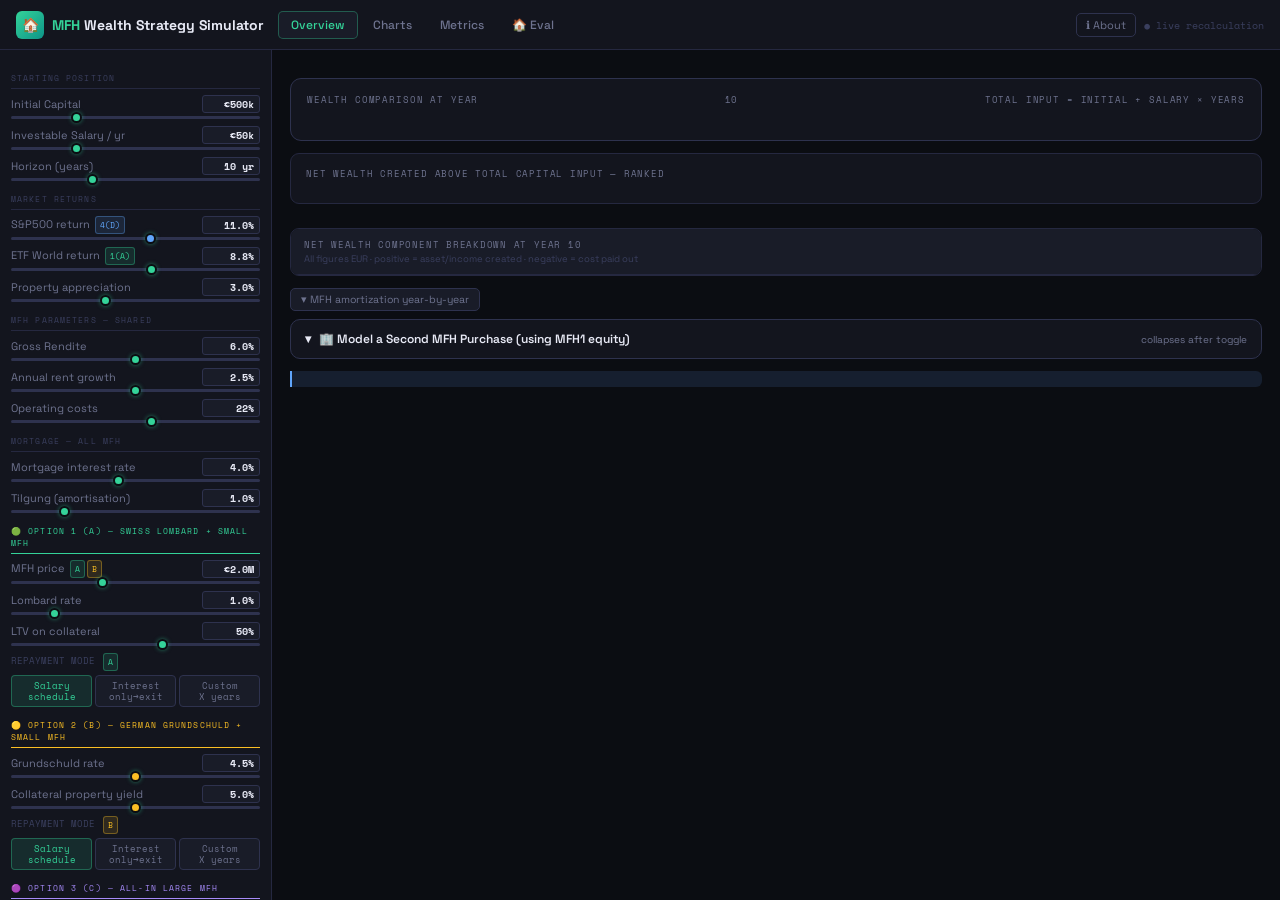
==== commit a1fc2884: "Add index.html" ====
--- a/index.html
+++ b/index.html
@@ -5,277 +5,7 @@
 <meta name="viewport" content="width=device-width,initial-scale=1.0">
 <title>MFH Wealth Strategy Simulator</title>
 <link href="https://fonts.googleapis.com/css2?family=Space+Grotesk:wght@300;400;500;600;700&family=Space+Mono:wght@400;700&display=swap" rel="stylesheet">
-<style>
-:root{
-  --bg:#0b0d12;--p1:#13151e;--p2:#191c28;--p3:#1f2233;
-  --b1:#252840;--b2:#2e324e;--b3:#3a3f5e;
-  --tx:#e8eaf6;--mu:#6e738f;--di:#3a3f5e;
-  --A:#34d399;--Ab:rgba(52,211,153,.12);--Abr:rgba(52,211,153,.35);
-  --B:#fbbf24;--Bb:rgba(251,191,36,.12);--Bbr:rgba(251,191,36,.35);
-  --C:#a78bfa;--Cb:rgba(167,139,250,.12);--Cbr:rgba(167,139,250,.35);
-  --D:#60a5fa;--Db:rgba(96,165,250,.12);--Dbr:rgba(96,165,250,.35);
-  --neg:#f87171;--negb:rgba(248,113,113,.1);
-  --pos:#34d399;--warn:#fbbf24;
-}
-*{box-sizing:border-box;margin:0;padding:0}
-html,body{height:100%;font-family:'Space Grotesk',sans-serif;background:var(--bg);color:var(--tx);font-size:13px}
-.app-shell{display:flex;flex-direction:column;height:100vh;overflow:hidden}
-/* TOPBAR */
-.topbar{background:var(--p1);border-bottom:1px solid var(--b1);padding:0 16px;display:flex;align-items:center;gap:14px;height:50px;flex-shrink:0}
-.tb-brand{display:flex;align-items:center;gap:8px;flex-shrink:0}
-.tb-icon{width:28px;height:28px;background:linear-gradient(135deg,var(--A),#0d9488);border-radius:6px;display:flex;align-items:center;justify-content:center;font-size:14px}
-.tb-title{font-size:14px;font-weight:700;white-space:nowrap}
-.tb-title span{color:var(--A)}
-.tabs{display:flex;gap:2px}
-.tab{background:transparent;border:1px solid transparent;border-radius:5px;color:var(--mu);padding:5px 12px;font-family:'Space Grotesk',sans-serif;font-size:12px;font-weight:500;cursor:pointer;transition:all .15s;white-space:nowrap}
-.tab:hover{color:var(--tx);border-color:var(--b2)}
-.tab.active{background:var(--p2);color:var(--A);border-color:var(--Abr)}
-.tb-right{margin-left:auto;display:flex;align-items:center;gap:8px}
-.about-btn{background:transparent;border:1px solid var(--b2);border-radius:5px;color:var(--mu);padding:4px 9px;font-family:'Space Grotesk',sans-serif;font-size:11px;cursor:pointer;transition:all .15s;white-space:nowrap}
-.about-btn:hover{border-color:var(--D);color:var(--D)}
-.tb-live{font-size:9.5px;color:var(--di);font-family:'Space Mono',monospace;white-space:nowrap}
-/* ABOUT DRAWER */
-.about-drawer{display:none;background:var(--p2);border-bottom:1px solid var(--b2);padding:14px 22px;flex-shrink:0;max-height:300px;overflow-y:auto;position:relative}
-.about-drawer.open{display:block}
-.about-grid{display:grid;grid-template-columns:1.1fr 1fr 1fr;gap:18px}
-.about-sec h3{font-size:10px;font-family:'Space Mono',monospace;letter-spacing:.1em;text-transform:uppercase;color:var(--mu);margin-bottom:7px}
-.about-sec p,.about-sec li{font-size:11.5px;color:var(--mu);line-height:1.6;margin-bottom:4px}
-.about-sec ul{margin-left:14px}
-.about-sec li b,.about-sec p b{color:var(--tx)}
-.about-close{position:absolute;top:12px;right:16px;background:transparent;border:none;color:var(--mu);cursor:pointer;font-size:18px;line-height:1}
-/* LAYOUT */
-.body-row{display:flex;flex:1;min-height:0}
-.sidebar{width:272px;flex-shrink:0;background:var(--p1);border-right:1px solid var(--b1);overflow-y:auto;padding:10px 11px 60px}
-.main-area{flex:1;overflow-y:auto;padding:14px 18px 40px;min-width:0}
-.page{display:none}.page.active{display:block}
-/* SIDEBAR INPUTS */
-.grp-title{font-size:8px;font-family:'Space Mono',monospace;letter-spacing:.14em;text-transform:uppercase;color:var(--di);margin:12px 0 6px;padding-bottom:4px;border-bottom:1px solid var(--b1);display:flex;align-items:center;gap:6px}
-.sl-row{margin-bottom:7px}
-.sl-label{display:flex;justify-content:space-between;align-items:center;margin-bottom:3px;font-size:11px;color:var(--mu)}
-.sl-val{font-family:'Space Mono',monospace;font-size:9.5px;color:var(--tx);font-weight:700;background:var(--p2);border:1px solid var(--b2);border-radius:3px;padding:1px 5px;min-width:58px;text-align:right;cursor:pointer;transition:border-color .15s}
-.sl-val:hover{border-color:var(--A)}
-.sl-edit-input{font-family:'Space Mono',monospace;font-size:10px;color:var(--A);font-weight:700;background:var(--p3);border:1px solid var(--A);border-radius:3px;padding:1px 5px;width:72px;text-align:right;outline:none}
-input[type=range]{width:100%;height:3px;-webkit-appearance:none;background:var(--b2);border-radius:2px;outline:none;cursor:pointer;display:block;margin-top:2px}
-input[type=range]::-webkit-slider-thumb{-webkit-appearance:none;width:11px;height:11px;border-radius:50%;background:var(--A);cursor:pointer;border:2px solid var(--bg);box-shadow:0 0 4px rgba(52,211,153,.5)}
-.sB input[type=range]::-webkit-slider-thumb{background:var(--B)}
-.sC input[type=range]::-webkit-slider-thumb{background:var(--C)}
-.sD input[type=range]::-webkit-slider-thumb{background:var(--D)}
-.sN input[type=range]::-webkit-slider-thumb{background:var(--mu)}
-.sR input[type=range]::-webkit-slider-thumb{background:#f87171}
-/* MODE TOGGLES */
-.mode-toggle{display:flex;gap:3px;margin-bottom:6px}
-.mode-btn{flex:1;background:var(--p2);border:1px solid var(--b2);border-radius:4px;color:var(--mu);padding:4px 2px;font-family:'Space Mono',monospace;font-size:8.5px;cursor:pointer;transition:all .15s;text-align:center;line-height:1.3}
-.mode-btn:hover{border-color:var(--b3);color:var(--tx)}
-.mode-btn.active{background:var(--Ab);border-color:var(--Abr);color:var(--A)}
-.mode-btn.active-B{background:var(--Bb);border-color:var(--Bbr);color:var(--B)}
-/* COLLAPSIBLE SECTION */
-.coll-btn{width:100%;background:transparent;border:1px solid var(--b2);border-radius:5px;color:var(--mu);padding:5px 8px;font-family:'Space Grotesk',sans-serif;font-size:10.5px;cursor:pointer;text-align:left;transition:all .15s;margin-bottom:5px;display:flex;align-items:center;gap:5px}
-.coll-btn:hover{border-color:var(--b3);color:var(--tx)}
-.coll-btn.active{border-color:var(--Abr);color:var(--A)}
-.coll-content{display:none;background:var(--p2);border-radius:6px;padding:8px;margin-bottom:6px;border:1px solid var(--b2)}
-.coll-content.open{display:block}
-/* CHECKBOX */
-.cb-row{display:flex;align-items:center;gap:6px;margin-bottom:6px;font-size:11px;color:var(--mu);cursor:pointer}
-.cb-row input[type=checkbox]{width:13px;height:13px;cursor:pointer;accent-color:var(--A)}
-/* OPT TAGS */
-.ot{display:inline-flex;align-items:center;font-size:8px;font-family:'Space Mono',monospace;padding:0 4px;border-radius:3px;line-height:16px;vertical-align:middle;margin-left:2px}
-.otA{background:var(--Ab);color:var(--A);border:1px solid var(--Abr)}
-.otB{background:var(--Bb);color:var(--B);border:1px solid var(--Bbr)}
-.otC{background:var(--Cb);color:var(--C);border:1px solid var(--Cbr)}
-.otD{background:var(--Db);color:var(--D);border:1px solid var(--Dbr)}
-.reset-btn{width:100%;background:transparent;border:1px solid var(--b2);border-radius:5px;color:var(--mu);padding:6px;font-family:'Space Grotesk',sans-serif;font-size:11px;cursor:pointer;transition:all .15s;margin-top:10px}
-.reset-btn:hover{border-color:var(--A);color:var(--A)}
-/* STRATEGY LEGEND */
-.strat-grid{display:grid;grid-template-columns:repeat(4,1fr);gap:8px;margin-bottom:14px}
-.sc{border-radius:8px;padding:11px 12px;border:1px solid var(--b1);background:var(--p1);position:relative;overflow:hidden}
-.sc::before{content:'';position:absolute;top:0;left:0;right:0;height:2px}
-.scA::before{background:var(--A)}.scB::before{background:var(--B)}.scC::before{background:var(--C)}.scD::before{background:var(--D)}
-.sc-num{font-size:8.5px;font-family:'Space Mono',monospace;letter-spacing:.08em;text-transform:uppercase;margin-bottom:3px}
-.scA .sc-num{color:var(--A)}.scB .sc-num{color:var(--B)}.scC .sc-num{color:var(--C)}.scD .sc-num{color:var(--D)}
-.sc-name{font-size:12px;font-weight:600;margin-bottom:4px;line-height:1.3}
-.sc-desc{font-size:10px;color:var(--mu);line-height:1.5;margin-bottom:5px}
-.sc-chips{display:flex;gap:3px;flex-wrap:wrap}
-.chip-p{font-size:8.5px;padding:1px 5px;border-radius:3px;background:rgba(52,211,153,.08);color:#6ee7b7;border:1px solid rgba(52,211,153,.2)}
-.chip-n{font-size:8.5px;padding:1px 5px;border-radius:3px;background:rgba(248,113,113,.08);color:#fca5a5;border:1px solid rgba(248,113,113,.2)}
-/* SUMMARY WINDOW */
-.sw{background:var(--p1);border:1px solid var(--b2);border-radius:11px;padding:14px 16px;margin-bottom:12px}
-.sw-head{font-size:8.5px;font-family:'Space Mono',monospace;letter-spacing:.1em;text-transform:uppercase;color:var(--mu);margin-bottom:10px;display:flex;justify-content:space-between;align-items:center}
-.sw-cards{display:grid;grid-template-columns:repeat(4,1fr);gap:8px;margin-bottom:10px}
-.swc{background:var(--p2);border-radius:7px;padding:10px 12px}
-.swc-rank{font-size:9px;font-family:'Space Mono',monospace;color:var(--mu);margin-bottom:3px;display:flex;justify-content:space-between}
-.swc-tot{font-size:18px;font-weight:700;line-height:1;margin-bottom:2px}
-.swc-gain{font-size:10px;margin-bottom:3px}
-.swc-gain b{font-family:'Space Mono',monospace}
-.swc-name{font-size:10px;color:var(--mu)}
-.swc-cagr{font-size:9px;color:var(--di);font-family:'Space Mono',monospace;margin-top:2px}
-.sw-ins{display:grid;grid-template-columns:1fr 1fr 1fr;gap:7px}
-.si{background:var(--p2);border-radius:6px;padding:8px 10px}
-.si-lbl{font-size:8px;font-family:'Space Mono',monospace;letter-spacing:.07em;text-transform:uppercase;color:var(--di);margin-bottom:3px}
-.si-val{font-size:13px;font-weight:600;font-family:'Space Mono',monospace;margin-bottom:1px}
-.si-desc{font-size:9.5px;color:var(--mu)}
-/* CHART PANELS */
-.cp{background:var(--p1);border:1px solid var(--b1);border-radius:9px;padding:13px 15px;margin-bottom:12px}
-.cp.half{flex:1;min-width:0}
-.cp-row{display:flex;gap:10px;margin-bottom:12px}
-.cp-title{font-size:8.5px;font-family:'Space Mono',monospace;letter-spacing:.09em;text-transform:uppercase;color:var(--mu);margin-bottom:10px}
-/* TABLES */
-.tw{background:var(--p1);border:1px solid var(--b1);border-radius:9px;overflow:hidden;margin-bottom:12px}
-.tt{padding:9px 13px;font-size:8.5px;font-family:'Space Mono',monospace;letter-spacing:.09em;text-transform:uppercase;color:var(--mu);background:var(--p2);border-bottom:1px solid var(--b1)}
-.ts{font-size:9.5px;color:var(--di);font-family:'Space Grotesk',sans-serif;font-weight:400;text-transform:none;letter-spacing:0;margin-top:2px}
-.dt{width:100%;border-collapse:collapse;font-size:11px}
-.dt th{padding:6px 11px;text-align:right;font-size:8.5px;font-family:'Space Mono',monospace;letter-spacing:.04em;text-transform:uppercase;color:var(--di);border-bottom:1px solid var(--b1);background:var(--p2)}
-.dt th:first-child{text-align:left}
-.dt td{padding:5.5px 11px;border-bottom:1px solid var(--b1);text-align:right;font-family:'Space Mono',monospace;font-size:10.5px}
-.dt td:first-child{text-align:left;font-family:'Space Grotesk',sans-serif;font-size:11px;color:var(--mu)}
-.dt tr:last-child td{border-bottom:none;font-weight:700}
-.dt tr.tr-total td{background:var(--p2);font-weight:700}
-.dt tr.tr-sep td{background:var(--p2);font-size:8px;font-family:'Space Mono',monospace;letter-spacing:.09em;text-transform:uppercase;color:var(--di);padding:5px 11px}
-.dt tr:hover td{background:var(--p3)}
-.pv{color:var(--pos)}.nv{color:var(--neg)}.av{color:var(--warn)}
-.cA{color:var(--A)}.cB{color:var(--B)}.cC{color:var(--C)}.cD{color:var(--D)}
-/* BAR CHART ROWS */
-.bc-row{display:flex;align-items:center;gap:8px;margin-bottom:7px}
-.bc-lbl{font-size:10.5px;min-width:200px;display:flex;align-items:center;gap:5px;color:var(--mu)}
-.bc-dot{width:6px;height:6px;border-radius:50%;flex-shrink:0}
-.bc-track{flex:1;height:20px;background:var(--p2);border-radius:3px;overflow:hidden}
-.bc-fill{height:100%;border-radius:3px;display:flex;align-items:center;padding:0 7px;transition:width .4s cubic-bezier(.4,0,.2,1);min-width:3px}
-.bc-fill span{font-size:9px;font-family:'Space Mono',monospace;white-space:nowrap;overflow:hidden}
-.bc-num{font-size:11.5px;font-weight:700;font-family:'Space Mono',monospace;min-width:76px;text-align:right}
-.bc-x{font-size:9.5px;color:var(--mu);min-width:32px;text-align:right;font-family:'Space Mono',monospace}
-/* SALARY FLOW */
-.sf-grid{display:grid;grid-template-columns:repeat(4,1fr);gap:7px;margin-bottom:12px}
-.sf-card{background:var(--p1);border:1px solid var(--b1);border-radius:7px;padding:9px 10px}
-.sf-tag{font-size:8px;font-family:'Space Mono',monospace;letter-spacing:.08em;text-transform:uppercase;margin-bottom:2px}
-.sf-name{font-size:10px;font-weight:600;margin-bottom:6px;line-height:1.3}
-.sf-dots{display:flex;gap:2px;flex-wrap:wrap;margin-bottom:4px}
-.sf-dot{width:16px;height:16px;border-radius:2px;display:flex;align-items:center;justify-content:center;font-size:7px;font-weight:700;flex-shrink:0}
-.sf-res{font-size:9px;font-family:'Space Mono',monospace;font-weight:700;margin-top:3px}
-/* NOTICES */
-.notice{font-size:11px;line-height:1.7;padding:8px 12px;border-radius:0 6px 6px 0;margin-bottom:10px}
-.n-info{border-left:2px solid var(--D);background:var(--Db);color:#93c5fd}
-.n-good{border-left:2px solid var(--A);background:var(--Ab);color:#86efac}
-.n-warn{border-left:2px solid var(--B);background:var(--Bb);color:#fde68a}
-/* AMORT */
-.amort-toggle{background:var(--p2);border:1px solid var(--b2);border-radius:5px;color:var(--mu);padding:4px 10px;font-family:'Space Grotesk',sans-serif;font-size:10.5px;cursor:pointer;transition:all .15s;margin-bottom:8px}
-.amort-toggle:hover{border-color:var(--A);color:var(--A)}
-.ag{display:grid;grid-template-columns:1fr 1fr;gap:9px}
-.aw{background:var(--p1);border:1px solid var(--b1);border-radius:8px;overflow:hidden}
-.ah{background:var(--p2);padding:7px 11px;font-size:10.5px;font-weight:600;border-bottom:1px solid var(--b1)}
-.af{padding:6px 11px;background:var(--p2);border-top:1px solid var(--b1);font-size:9.5px;color:var(--mu);display:flex;gap:12px;flex-wrap:wrap}
-.af span b{font-family:'Space Mono',monospace}
-.amt{width:100%;border-collapse:collapse;font-size:9.5px}
-.amt th{background:var(--p2);padding:3.5px 7px;text-align:right;font-size:7.5px;font-family:'Space Mono',monospace;letter-spacing:.04em;text-transform:uppercase;color:var(--di);border-bottom:1px solid var(--b1)}
-.amt th:first-child{text-align:left}
-.amt td{padding:3px 7px;border-bottom:1px solid var(--b1);text-align:right;font-family:'Space Mono',monospace}
-.amt td:first-child{text-align:left;color:var(--mu);font-family:'Space Grotesk',sans-serif}
-.amt tr.neg-r td{background:rgba(248,113,113,.03)}
-.amt tr.pos-r td{background:rgba(52,211,153,.02)}
-.amt tr:last-child td{border-bottom:none;font-weight:700}
-/* METRICS */
-.mh-grid{display:grid;grid-template-columns:1fr 1fr;gap:10px;margin-bottom:12px}
-.mh-card{background:var(--p1);border:1px solid var(--b1);border-radius:9px;padding:13px 15px}
-.mh-top{display:flex;align-items:center;justify-content:space-between;margin-bottom:9px}
-.mh-badge{font-size:9.5px;font-family:'Space Mono',monospace;padding:2px 8px;border-radius:4px;font-weight:700}
-.mh-price{font-size:10px;color:var(--mu);font-family:'Space Mono',monospace}
-.kpi-grid{display:grid;grid-template-columns:repeat(3,1fr);gap:6px}
-.kpi{background:var(--p2);border-radius:5px;padding:7px 9px;text-align:center}
-.kpi-l{font-size:7.5px;font-family:'Space Mono',monospace;letter-spacing:.07em;text-transform:uppercase;color:var(--di);margin-bottom:2px}
-.kpi-v{font-size:15px;font-weight:700;line-height:1}
-.kpi-s{font-size:8.5px;color:var(--mu);margin-top:1px}
-.kpi.good .kpi-v{color:var(--pos)}.kpi.warn .kpi-v{color:var(--warn)}.kpi.bad .kpi-v{color:var(--neg)}
-.badge{display:inline-flex;align-items:center;font-size:9px;padding:1px 5px;border-radius:3px;font-family:'Space Mono',monospace;white-space:nowrap}
-.badge.good{background:rgba(52,211,153,.1);color:#6ee7b7;border:1px solid rgba(52,211,153,.25)}
-.badge.warn{background:rgba(251,191,36,.1);color:#fde68a;border:1px solid rgba(251,191,36,.25)}
-.badge.bad{background:rgba(248,113,113,.1);color:#fca5a5;border:1px solid rgba(248,113,113,.25)}
-.mft{width:100%;border-collapse:collapse;font-size:11px}
-.mft th{padding:6px 11px;text-align:right;font-size:8.5px;font-family:'Space Mono',monospace;letter-spacing:.05em;text-transform:uppercase;color:var(--di);border-bottom:1px solid var(--b1);background:var(--p2)}
-.mft th:first-child{text-align:left;width:33%}
-.mft td{padding:6px 11px;border-bottom:1px solid var(--b1);text-align:right;font-family:'Space Mono',monospace;font-size:10.5px;vertical-align:top}
-.mft td:first-child{text-align:left;font-family:'Space Grotesk',sans-serif;font-size:11px;vertical-align:top}
-.mft tr:last-child td{border-bottom:none}
-.mft tr:hover td{background:var(--p2)}
-.mft tr.m-sec td{background:var(--p2);font-size:8px;font-family:'Space Mono',monospace;letter-spacing:.09em;text-transform:uppercase;color:var(--mu);padding:5px 11px}
-.m-lbl{font-size:11px;color:var(--mu)}
-.m-desc{font-size:9px;color:var(--di);margin-top:1px;line-height:1.35;font-family:'Space Grotesk',sans-serif}
-/* MFH2 SECTION */
-.mfh2-section{background:var(--p1);border:1px solid var(--b2);border-radius:10px;margin-bottom:12px;overflow:hidden}
-.mfh2-header{padding:11px 14px;display:flex;align-items:center;justify-content:space-between;cursor:pointer}
-.mfh2-header:hover{background:var(--p2)}
-.mfh2-title{font-size:12px;font-weight:600;display:flex;align-items:center;gap:8px}
-.mfh2-body{display:none;padding:12px 14px;border-top:1px solid var(--b1)}
-.mfh2-body.open{display:block}
-.mfh2-params{display:grid;grid-template-columns:1fr 1fr 1fr;gap:10px;margin-bottom:12px}
-.mfh2-param{background:var(--p2);border-radius:7px;padding:10px 12px}
-.mfh2-param label{font-size:9px;font-family:'Space Mono',monospace;letter-spacing:.07em;text-transform:uppercase;color:var(--di);display:block;margin-bottom:4px}
-/* RESPONSIVE */
-@media(max-width:1150px){.sw-cards{grid-template-columns:repeat(2,1fr)}.strat-grid{grid-template-columns:repeat(2,1fr)}.ag{grid-template-columns:1fr}}
-@media(max-width:850px){.body-row{flex-direction:column}.sidebar{width:100%;border-right:none;border-bottom:1px solid var(--b1)}.sf-grid{grid-template-columns:repeat(2,1fr)}.mh-grid{grid-template-columns:1fr}.cp-row{flex-direction:column}.sw-ins{grid-template-columns:1fr 1fr}.about-grid{grid-template-columns:1fr 1fr}.mfh2-params{grid-template-columns:1fr 1fr}}
-
-/* ── Draggable chart blocks ── */
-.charts-toolbar{display:flex;align-items:center;justify-content:space-between;margin-bottom:10px;padding:0 2px}
-.cb-reset-btn{background:transparent;border:1px solid var(--b2);border-radius:5px;color:var(--mu);padding:3px 9px;font-family:'Space Grotesk',sans-serif;font-size:10px;cursor:pointer;transition:all .15s}
-.cb-reset-btn:hover{border-color:var(--A);color:var(--A)}
-.chart-block{margin-bottom:10px;border-radius:10px;border:1px solid transparent;transition:border-color .15s,opacity .15s,transform .1s;user-select:none}
-.chart-block.cb-drag-active{opacity:.38;transform:scale(.99)}
-.chart-block.cb-over-top{border-top:2.5px solid var(--A)!important;border-radius:10px}
-.chart-block.cb-over-bottom{border-bottom:2.5px solid var(--A)!important;border-radius:10px}
-.cb-hdr{background:var(--p2);border:1px solid var(--b1);border-bottom:none;border-radius:10px 10px 0 0;padding:8px 14px;font-size:8.5px;font-family:'Space Mono',monospace;letter-spacing:.07em;text-transform:uppercase;color:var(--mu);display:flex;align-items:center;gap:8px;cursor:grab;transition:background .15s,color .15s}
-.cb-hdr:hover{background:var(--p3);color:var(--tx)}
-.cb-hdr:active{cursor:grabbing}
-.cb-grip{font-size:18px;line-height:1;color:var(--di);flex-shrink:0;letter-spacing:-1px}
-.cb-hdr:hover .cb-grip{color:var(--A)}
-.cb-body{border-top-left-radius:0!important;border-top-right-radius:0!important;margin-bottom:0!important}
-.cp-row.cb-body{border-top-left-radius:0;border-top-right-radius:0}
-.cp-row.cb-body .cb-inner{border-top-left-radius:0!important;border-top-right-radius:0!important;margin-bottom:0!important}
-.cb-sub{font-size:9px;font-family:'Space Mono',monospace;color:var(--mu);margin-bottom:8px;letter-spacing:.04em;text-transform:uppercase}
-
-
-/* ─── Quick Eval Tab ─── */
-.ev-grid{display:grid;grid-template-columns:1fr 1fr 1fr;gap:10px;margin-bottom:14px}
-.ev-card{background:var(--p1);border:1px solid var(--b1);border-radius:9px;padding:14px 16px}
-.ev-card-title{font-size:8.5px;font-family:'Space Mono',monospace;letter-spacing:.1em;text-transform:uppercase;color:var(--mu);margin-bottom:10px;padding-bottom:6px;border-bottom:1px solid var(--b1)}
-.ev-field{margin-bottom:8px}
-.ev-label{font-size:10.5px;color:var(--mu);margin-bottom:4px;display:flex;justify-content:space-between;align-items:center}
-.ev-input{width:100%;background:var(--p2);border:1px solid var(--b2);border-radius:5px;color:var(--tx);font-family:'Space Mono',monospace;font-size:11px;padding:5px 9px;outline:none;transition:border-color .15s}
-.ev-input:focus{border-color:var(--A)}
-.ev-input-row{display:flex;gap:6px}
-.ev-input-row .ev-input{flex:1}
-.ev-prefix{font-size:10px;color:var(--mu);font-family:'Space Mono',monospace;background:var(--p3);border:1px solid var(--b2);border-right:none;border-radius:5px 0 0 5px;padding:5px 7px;display:flex;align-items:center;flex-shrink:0}
-.ev-input.ev-suf{border-radius:0 5px 5px 0}
-.ev-toggle{display:flex;gap:2px;margin-bottom:4px}
-.ev-toggle-btn{flex:1;background:var(--p2);border:1px solid var(--b2);border-radius:4px;color:var(--mu);padding:3px 6px;font-family:'Space Mono',monospace;font-size:8px;cursor:pointer;text-align:center;transition:all .15s}
-.ev-toggle-btn.active{background:var(--Ab);border-color:var(--Abr);color:var(--A)}
-.ev-addr{width:100%;background:var(--p2);border:1px solid var(--b2);border-radius:6px;color:var(--tx);font-family:'Space Grotesk',sans-serif;font-size:13px;padding:8px 12px;outline:none;margin-bottom:12px}
-.ev-addr:focus{border-color:var(--A)}
-.ev-addr::placeholder{color:var(--di)}
-/* KPI strip */
-.ev-kpis{display:grid;grid-template-columns:repeat(6,1fr);gap:8px;margin-bottom:14px}
-.ev-kpi{background:var(--p1);border:1px solid var(--b1);border-radius:8px;padding:10px 12px;text-align:center}
-.ev-kpi-l{font-size:8px;font-family:'Space Mono',monospace;letter-spacing:.07em;text-transform:uppercase;color:var(--di);margin-bottom:4px}
-.ev-kpi-v{font-size:16px;font-weight:700;line-height:1;font-family:'Space Mono',monospace}
-.ev-kpi-s{font-size:9px;color:var(--mu);margin-top:2px}
-/* Monthly cashflow hero */
-.ev-cf-hero{border-radius:10px;padding:16px 22px;margin-bottom:14px;display:flex;align-items:center;gap:24px;border:1px solid}
-.ev-cf-label{font-size:11px;font-family:'Space Mono',monospace;letter-spacing:.08em;text-transform:uppercase;color:var(--mu)}
-.ev-cf-value{font-size:32px;font-weight:700;font-family:'Space Mono',monospace;letter-spacing:-0.5px}
-.ev-cf-sub{font-size:10px;color:var(--mu);margin-top:2px}
-.ev-cf-after{font-size:18px;font-weight:600;font-family:'Space Mono',monospace}
-/* Table */
-.ev-table-wrap{background:var(--p1);border:1px solid var(--b1);border-radius:10px;overflow:hidden;margin-bottom:14px}
-.ev-table-head{padding:10px 14px;background:var(--p2);border-bottom:1px solid var(--b1);font-size:9px;font-family:'Space Mono',monospace;letter-spacing:.08em;text-transform:uppercase;color:var(--mu)}
-.ev-table-sub{font-size:9px;color:var(--di);font-family:'Space Grotesk',sans-serif;font-weight:400;text-transform:none;letter-spacing:0;margin-top:2px}
-.evt{width:100%;border-collapse:collapse;font-size:10.5px}
-.evt th{padding:5.5px 10px;text-align:right;font-size:8px;font-family:'Space Mono',monospace;letter-spacing:.04em;text-transform:uppercase;color:var(--di);border-bottom:1px solid var(--b1);background:var(--p2);white-space:nowrap}
-.evt th:first-child{text-align:center}
-.evt td{padding:5px 10px;border-bottom:1px solid var(--b1);text-align:right;font-family:'Space Mono',monospace;font-size:10px;white-space:nowrap}
-.evt td:first-child{text-align:center;font-weight:700;color:var(--mu)}
-.evt tr:last-child td{border-bottom:none;font-weight:700;background:var(--p2)}
-.evt tr:hover td{background:var(--p3)}
-.ev-pos{color:var(--pos)}.ev-neg{color:var(--neg)}.ev-warn{color:var(--warn)}
-@media(max-width:1100px){.ev-grid{grid-template-columns:1fr 1fr}.ev-kpis{grid-template-columns:repeat(3,1fr)}}
-@media(max-width:700px){.ev-grid{grid-template-columns:1fr}.ev-kpis{grid-template-columns:repeat(2,1fr)}.ev-cf-hero{flex-direction:column;gap:8px}}
-
-</style>
+<link rel="stylesheet" href="css/main.css">
 </head>
 <body>
 <div class="app-shell">
@@ -703,1362 +433,20 @@
 </div>
 </div>
 
-<script>
-// ===================================================
-// OPTION METADATA
-// ===================================================
-const OPT={
-  A:{k:'A',n:'1',c:'#34d399',bg:'rgba(52,211,153,.12)',br:'rgba(52,211,153,.35)',
-    sn:'Option 1 (A)',name:'Swiss Lombard + Small MFH',
-    fn:'Option 1 — Swiss Lombard + '+fmtE(2000000)+' MFH',
-    desc:'Borrow at low rate (1%) against CHF ETF portfolio at Swiss private bank. Flexible repayment. Use proceeds as MFH closing costs.'},
-  B:{k:'B',n:'2',c:'#fbbf24',bg:'rgba(251,191,36,.12)',br:'rgba(251,191,36,.35)',
-    sn:'Option 2 (B)',name:'Grundschuld + Small MFH',
-    fn:'Option 2 — German Grundschuld + '+fmtE(2000000)+' MFH',
-    desc:'Refinance existing property (Grundschuld) at 4.5%. Flexible repayment mode. Use proceeds as closing costs for new MFH.'},
-  C:{k:'C',n:'3',c:'#a78bfa',bg:'rgba(167,139,250,.12)',br:'rgba(167,139,250,.35)',
-    sn:'Option 3 (C)',name:'All-in — Large MFH',
-    fn:'Option 3 — All-in '+fmtE(4000000)+' MFH',
-    desc:'Deploy all capital as MFH closing costs. No acquisition loan. Full salary compounds in S&P500 from year 1.'},
-  D:{k:'D',n:'4',c:'#60a5fa',bg:'rgba(96,165,250,.12)',br:'rgba(96,165,250,.35)',
-    sn:'Option 4 (D)',name:'Pure S&P500 Benchmark',
-    fn:'Option 4 — Pure S&P500 Index',
-    desc:'Lump-sum + full salary DCA into S&P500 at assumed return. Zero debt. Zero operations. Benchmark.'},
-};
-const KEYS=['A','B','C','D'];
-
-// Repayment modes (per option key)
-let lm_mode=0, gm_mode=0, dm_mode=0; // 0=salary, 1=interest-only, 2=custom
-
-// ===================================================
-// FORMATTERS
-// ===================================================
-function fmtE(v){const n=+v;if(n>=1e6)return'€'+(n/1e6).toFixed(2).replace(/\.?0+$/,'')+'M';if(n>=1e3)return'€'+Math.round(n/1e3)+'k';return'€'+Math.round(n);}
-function fEf(v){return'€'+new Intl.NumberFormat('de-DE').format(Math.round(+v));}
-function fP(v){return(+v).toFixed(1)+'%';}
-function fPn(v){return(v>=0?'+':'')+v.toFixed(1)+'%';}
-function fG(v){return(v>=0?'+':'-')+'€'+new Intl.NumberFormat('de-DE').format(Math.round(Math.abs(v)));}
-
-// ===================================================
-// EDITABLE INPUTS — click to type
-// ===================================================
-function startEdit(span,sliderId,type){
-  const slider=document.getElementById(sliderId);
-  const cur=+slider.value;
-  const inp=document.createElement('input');
-  inp.type='number';inp.className='sl-edit-input';
-  inp.value=cur;inp.step=type==='pct'?0.1:type==='int'?1:1000;
-  function finish(){
-    let v=parseFloat(inp.value);
-    if(isNaN(v))v=cur;
-    v=Math.max(+slider.min,Math.min(+slider.max,v));
-    slider.value=v;
-    const label=inp.parentNode;
-    label.replaceChild(span,inp);
-    updateBadge(span,type,v);
-    calc();
-  }
-  inp.onblur=finish;
-  inp.onkeydown=e=>{if(e.key==='Enter'){inp.blur();}if(e.key==='Escape'){span.parentNode&&inp.parentNode&&inp.parentNode.replaceChild(span,inp);}};
-  span.parentNode.replaceChild(inp,span);
-  inp.focus();inp.select();
-}
-function updateBadge(el,type,v){
-  if(type==='eur')el.textContent=fmtE(v);
-  else if(type==='pct')el.textContent=fP(v);
-  else if(type==='yr')el.textContent=v+' yr';
-  else el.textContent=v;
-}
-function slR(rangeEl,id,valId,type){
-  const v=+rangeEl.value;
-  const span=document.getElementById(valId);
-  if(span)updateBadge(span,type,v);
-  if(id==='pl_en'||id==='pl_fcf_en')return;
-  calc();
-}
-
-// ===================================================
-// MODE TOGGLES
-// ===================================================
-function setMode(key,m){
-  if(key==='lm')lm_mode=m;else if(key==='gm')gm_mode=m;else dm_mode=m;
-  const rowMap={lm:'lmodes',gm:'gmodes',dm:'dmodes'};
-  const yrowMap={lm:'lm-years-row',gm:'gm-years-row',dm:'dm-years-row'};
-  const row=rowMap[key],yrow=yrowMap[key];
-  document.getElementById(row).querySelectorAll('.mode-btn').forEach((b,i)=>{
-    b.className='mode-btn'+(i===m?' active':'');
-  });
-  document.getElementById(yrow).style.display=m===2?'':'none';
-  calc();
-}
-
-// ===================================================
-// COLLAPSIBLE SECTIONS
-// ===================================================
-function toggleDLomb(){
-  const en=document.getElementById('d_lomb_en').checked;
-  document.getElementById('d-lomb-fields').style.opacity=en?1:0.35;
-  document.getElementById('d-lomb-fields').style.pointerEvents=en?'auto':'none';
-}
-function toggleColl(bodyId,btnId){
-  const b=document.getElementById(bodyId),btn=document.getElementById(btnId);
-  const open=b.classList.toggle('open');
-  btn.className='coll-btn'+(open?' active':'');
-}
-// Private loan fields enable/disable
-function updatePLFields(){
-  const en=document.getElementById('pl_en').checked;
-  document.getElementById('pl-fields').style.opacity=en?1:0.4;
-  document.getElementById('pl-fields').style.pointerEvents=en?'auto':'none';
-}
-document.getElementById('pl_en').addEventListener('change',function(){updatePLFields();calc();});
-document.getElementById('pl_fcf_en').addEventListener('change',calc);
-
-// About drawer
-function toggleAbout(){document.getElementById('about-drawer').classList.toggle('open');}
-
-// Amort toggle
-let amortOpen=false;
-function toggleAmort(){
-  amortOpen=!amortOpen;
-  document.getElementById('amort-box').style.display=amortOpen?'':'none';
-  document.querySelector('.amort-toggle').textContent=(amortOpen?'▴':'▾')+' MFH amortization year-by-year';
-}
-
-// MFH2 toggle
-let mfh2Open=false;
-function toggleMFH2(){
-  mfh2Open=!mfh2Open;
-  document.getElementById('mfh2-body').className='mfh2-body'+(mfh2Open?' open':'');
-  document.getElementById('mfh2-toggle-icon').textContent=mfh2Open?'▴':'▾';
-  if(mfh2Open)calc();
-}
-
-// ===================================================
-// PARAMS
-// ===================================================
-function P(){
-  const g=id=>+document.getElementById(id).value;
-  const cb=id=>document.getElementById(id).checked;
-  return{
-    ic:g('ic'),sal:g('sal'),yrs:g('yrs'),
-    sp:g('sp'),etf:g('etf'),pa:g('pa'),
-    rend:g('rend'),rg:g('rg'),oc:g('oc'),
-    mab:g('mab'),mc_:g('mc'),
-    mr:g('mr'),til:g('til'),
-    lr:g('lr'),ltv:g('ltv'),lm:lm_mode,lmy:g('lmy'),
-    gr:g('gr'),cy:g('cy'),gm:gm_mode,gmy:g('gmy'),
-    dr:g('dr'),inf:g('inf'),rf:g('rf'),
-    pl_en:cb('pl_en'),pla:g('pla'),plr:g('plr'),
-    pl_fcf:cb('pl_fcf_en'),plf:g('plf'),
-    m2y:g('m2y'),m2p:g('m2p'),m2e:g('m2e'),
-    d_lomb_en:cb('d_lomb_en'),d_ltv:g('d_ltv'),dm:dm_mode,d_lmy:g('d_lmy'),
-  };
-}
-
-// ===================================================
-// CORE CALCULATIONS
-// ===================================================
-function calcMFH(price,p,private_loan_active){
-  const r=p.mr/100,t=p.til/100,ann=price*(r+t);
-  const noi0=price*(p.rend/100)*(1-p.oc/100);
-  const afa=price*0.70*0.02;
-  let bal=price,cum=0,pl_remaining=private_loan_active?p.pla:0,cum_pl=0;
-  const rows=[];
-  for(let y=1;y<=p.yrs;y++){
-    const int=bal*r,prin=Math.min(ann-int,bal);
-    bal=Math.max(0,bal-prin);
-    const noi=noi0*Math.pow(1+p.rg/100,y-1);
-    const nc_gross=noi-ann;
-    cum+=nc_gross;
-    const pv=price*Math.pow(1+p.pa/100,y);
-    const eq=pv-bal;
-    const taxable=Math.max(0,noi-int-afa);
-    const tax=taxable*0.42;
-    const nc_at=nc_gross-tax;
-    const dscr=noi/ann;
-    // private loan repayment from FCF
-    let pl_repay=0,nc_after_pl=nc_at;
-    if(private_loan_active&&p.pl_fcf&&pl_remaining>0){
-      pl_repay=Math.min(Math.max(0,nc_at)*p.plf/100,pl_remaining);
-      pl_remaining=Math.max(0,pl_remaining-pl_repay);
-      nc_after_pl=nc_at-pl_repay;
-    }
-    cum_pl+=pl_repay;
-    rows.push({y,bal,int,prin,noi,nc:nc_gross,nc_at,cum,pv,eq,tax,dscr,
-      oc_amt:noi0*(p.oc/100)*Math.pow(1+p.rg/100,y-1),
-      int_amt:int,tilg:prin,gross_rent:price*(p.rend/100)*Math.pow(1+p.rg/100,y-1),
-      pl_repay,nc_after_pl,
-      coc_g:nc_gross/(price*0.10)*100,coc_n:nc_at/(price*0.10)*100});
-  }
-  return{rows,ann,noi0,afa};
-}
-
-function calcAcqLoanFlex(loan,rate,sal,n,mode,custom_yrs){
-  if(loan<=0)return{ti:0,yr:0,bal_exit:0,sal_freed:1,rows:[]};
-  const r=rate/100;
-  if(mode===1){// interest-only
-    const int=loan*r,ti=int*n;
-    return{ti,yr:n,bal_exit:loan,sal_freed:1,
-      rows:Array.from({length:n},(_,i)=>({y:i+1,i:int,prin:0,bal:loan}))};
-  }
-  // mode 0 or 2
-  let ann_pmt=sal;
-  if(mode===2){
-    const yrs=Math.min(Math.max(1,custom_yrs||5),n);
-    ann_pmt=r>0?loan*r/(1-Math.pow(1+r,-yrs)):loan/yrs;
-  }
-  let bal=loan,ti=0,yr=n;
-  const rows=[];
-  for(let y=1;y<=n;y++){
-    const int=bal*r,prin=Math.min(ann_pmt-int,bal);
-    bal=Math.max(0,bal-prin);ti+=int;
-    rows.push({y,i:int,prin,bal});
-    if(bal<=0){yr=y;break;}
-  }
-  return{ti,yr,bal_exit:bal,sal_freed:yr+1,rows};
-}
-
-function calcDCA(pmt,s,e,n,rate){
-  if(pmt<=0)return 0;
-  const r=rate/100;let fv=0;
-  for(let y=s;y<=Math.min(e,n);y++)fv+=pmt*Math.pow(1+r,n-y);
-  return fv;
-}
-function calcDCAyearly(pmt,s,e,n,rate){
-  if(pmt<=0)return new Array(n+1).fill(0);
-  const r=rate/100;const out=new Array(n+1).fill(0);
-  for(let y=1;y<=n;y++){let v=0;for(let j=Math.max(1,s);j<=Math.min(e,y);j++)v+=pmt*Math.pow(1+r,y-j);out[y]=v;}
-  return out;
-}
-function calcIRR(cfs){
-  function npv(r){return cfs.reduce((s,c,t)=>s+c/Math.pow(1+r,t),0);}
-  let lo=-0.9,hi=5,mid=0;
-  if(npv(lo)*npv(hi)>0){for(let r=-0.5;r<5;r+=0.05)if(npv(r)*npv(r+0.05)<=0){lo=r;hi=r+0.05;break;}}
-  for(let i=0;i<200;i++){mid=(lo+hi)/2;if(Math.abs(hi-lo)<1e-7)break;if(npv(lo)*npv(mid)<0)hi=mid;else lo=mid;}
-  return mid;
-}
-function calcPropCarry(p){
-  const r=p.gr/100,acq=p.ic*p.ltv/100;
-  const noi0=p.ic*(p.cy/100)*(1-p.oc/100);
-  const afa=p.ic*0.70*0.02;let bal=acq,carry=0;
-  for(let y=1;y<=p.yrs;y++){
-    const noi=noi0*Math.pow(1+p.rg/100,y-1);
-    const gsi=bal*r,taxable=Math.max(0,noi-afa-gsi),pmt=Math.min(p.sal-gsi,bal);
-    carry+=noi-taxable*0.42;
-    bal=Math.max(0,bal-pmt);
-  }
-  return carry;
-}
-function calcNPV(cfs,rate){return cfs.reduce((s,c,t)=>s+c/Math.pow(1+rate/100,t),0);}
-
-// Private loan interest cost per year (separate from MFH)
-function calcPrivateLoanCost(p){
-  if(!p.pl_en||p.pla<=0)return 0;
-  // Simple: annual interest = amount * rate * years (simplified, ignoring partial repayment)
-  return p.pla*(p.plr/100)*p.yrs; // total interest over holding period
-}
-
-// MFH2 calculation
-function calcMFH2(mfh1_rows,p){
-  const by=Math.min(p.m2y,p.yrs-1);
-  if(by>=mfh1_rows.length)return null;
-  const mfh1_equity_at_by=mfh1_rows[by-1]?mfh1_rows[by-1].eq:0;
-  const avail=mfh1_equity_at_by*(p.m2e/100);
-  const needed=p.m2p*0.10;
-  if(avail<needed*0.5)return{feasible:false,avail,needed,buy_year:by};
-  // Calculate MFH2 for remaining years
-  const yrs_remaining=p.yrs-by;
-  if(yrs_remaining<1)return{feasible:false,avail,needed,buy_year:by};
-  const p2={...p,yrs:yrs_remaining};
-  const mfh2=calcMFH(p.m2p,p2,false);
-  const f=mfh2.rows[yrs_remaining-1];
-  return{feasible:true,avail,needed,buy_year:by,mfh2,final:f,yrs_remaining,price:p.m2p,
-    net_equity_gain:f.eq+Math.max(0,f.cum)-avail};
-}
-
-function calcAll(p){
-  const n=p.yrs;
-  const mab=calcMFH(p.mab,p,p.pl_en);
-  const mc=calcMFH(p.mc_,p,false);
-  const fAB=mab.rows[n-1],fC=mc.rows[n-1];
-  const eqAB=p.mab*0.10,eqC=p.mc_*0.10;
-
-  // Acquisition loans
-  const lA=calcAcqLoanFlex(p.ic*p.ltv/100,p.lr,p.sal,n,p.lm,p.lmy);
-  const lB=calcAcqLoanFlex(p.ic*p.ltv/100,p.gr,p.sal,n,p.gm,p.gmy);
-
-  // ETF & Property collateral values
-  const etfVals=Array.from({length:n+1},(_,y)=>(p.ic>0?p.ic:p.pl_en?p.pla:0)*Math.pow(1+p.etf/100,y));
-  const etfAtExit=etfVals[n];
-  const propV=p.ic*Math.pow(1+p.pa/100,n);
-  const carryB=calcPropCarry(p);
-
-  // Private loan annual cost
-  const pl_annual_int=p.pl_en?p.pla*(p.plr/100):0;
-  const pl_total_int=pl_annual_int*n;
-
-  // Lombard: in interest-only mode, balance repaid at exit from ETF
-  const lA_exit_repay=lA.mode===1||p.lm===1?lA.bal_exit:0;
-  // Net ETF at exit (after repaying any Lombard balance)
-  const netETF_A=etfAtExit-lA_exit_repay;
-
-  // Option D Lombard — MUST be computed before sp_D_yr uses dL.sal_freed
-  const d_lomb_amt=p.d_lomb_en&&p.ic>0?p.ic*(p.d_ltv/100):0;
-  const d_sp_init=p.ic+d_lomb_amt;
-  const lump_actual=Math.max(0,d_sp_init)*Math.pow(1+p.sp/100,n);
-  const dL=p.d_lomb_en&&d_lomb_amt>0
-    ?calcAcqLoanFlex(d_lomb_amt,p.lr,p.sal,n,p.dm,p.d_lmy)
-    :{ti:0,yr:0,bal_exit:0,sal_freed:1,rows:[]};
-
-  // S&P500 salary DCA — dL must exist before sp_D_yr
-  const sp_A_yr=calcDCAyearly(p.sal,lA.sal_freed,n,n,p.sp);
-  const sp_B_yr=calcDCAyearly(p.sal,lB.sal_freed,n,n,p.sp);
-  const sp_C_yr=calcDCAyearly(p.sal,1,n,n,p.sp);
-  const sp500_yr=calcDCAyearly(p.sal,1,n,n,p.sp);
-  const sp_D_yr=p.d_lomb_en?calcDCAyearly(p.sal,dL.sal_freed,n,n,p.sp):sp500_yr;
-  const sp_A=sp_A_yr[n],sp_B=sp_B_yr[n],sp_C=sp_C_yr[n],sp_D=sp_D_yr[n];
-
-  // Totals
-  const totA=netETF_A+fAB.eq+Math.max(0,fAB.cum)+sp_A-lA.ti-pl_total_int;
-  const totB=propV+carryB+fAB.eq+Math.max(0,fAB.cum)+sp_B-lB.ti-pl_total_int;
-  const totC=fC.eq+Math.max(0,fC.cum)+sp_C;
-  const totD=(lump_actual-dL.bal_exit)+sp_D-dL.ti; // repay remaining Lombard at exit, minus interest paid
-
-  const cagr=(t,i,y)=>i>0?(Math.pow(t/i,1/y)-1)*100:0;
-  const ti=p.ic+p.sal*n;
-
-  // LTV data for chart
-  const ltv_data=[];
-  for(let y=0;y<=n;y++){
-    const etf=etfVals[y];
-    let lbal=lA.rows.length>0&&y>0?(y<=lA.rows.length?lA.rows[Math.min(y-1,lA.rows.length-1)].bal:0):(y===0?p.ic*p.ltv/100:0);
-    ltv_data.push({y,etf,lbal,ltv:etf>0?lbal/etf*100:0});
-  }
-  // Option D LTV (S&P500 vs Lombard balance)
-  const ltv_data_D=Array.from({length:n+1},(_,y)=>{
-    const pv=d_sp_init*Math.pow(1+p.sp/100,y);
-    const lbal=y===0?d_lomb_amt:(y<=dL.rows.length?dL.rows[y-1].bal:dL.bal_exit);
-    return{y,etf:pv,lbal,ltv:pv>0&&lbal>0?lbal/pv*100:0};
-  });
-
-  // Yearly totals for wealth chart
-  const yearly={A:[],B:[],C:[],D:[]};
-  for(let y=0;y<=n;y++){
-    const rAB=y>0?mab.rows[y-1]:null;
-    const rC=y>0?mc.rows[y-1]:null;
-    const etfy=etfVals[y];
-    const lA_bal_y=y===0?p.ic*p.ltv/100:y<=lA.rows.length?lA.rows[y-1].bal:0;
-    const lB_bal_y=y===0?p.ic*p.ltv/100:y<=lB.rows.length?lB.rows[y-1].bal:0;
-    const net_etf_y=p.lm===1?etfy-lA_bal_y:etfy; // interest-only: ETF minus full Lombard until exit
-    yearly.A.push(y===0?p.ic:net_etf_y+(rAB?rAB.eq:0)+(rAB&&rAB.cum>0?rAB.cum:0)+sp_A_yr[y]-lA.ti*(y/n));
-    yearly.B.push(y===0?p.ic:propV*(y/n)+carryB*(y/n)+(rAB?rAB.eq:0)+(rAB&&rAB.cum>0?rAB.cum:0)+sp_B_yr[y]-lB.ti*(y/n));
-    yearly.C.push(y===0?0:(rC?rC.eq:0)+(rC&&rC.cum>0?rC.cum:0)+sp_C_yr[y]);
-    yearly.D.push((d_sp_init>0?d_sp_init*Math.pow(1+p.sp/100,y):p.ic*Math.pow(1+p.sp/100,y))-dL.bal_exit*(y/n)+sp_D_yr[y]);
-  }
-  // fix D year-by-year
-  for(let y=0;y<=n;y++)yearly.D[y]=p.ic*Math.pow(1+p.sp/100,y)+sp500_yr[y];
-
-  // MFH2
-  const mfh2_result=mfh2Open?calcMFH2(mab.rows,p):null;
-
-  function mfhMet(mfh,eq_inv,price){
-    const rows=mfh.rows,fn=rows[rows.length-1];
-    const irr_cfs=[-eq_inv,...rows.map((r,i)=>i===rows.length-1?r.nc+fn.eq:r.nc)];
-    const irr=calcIRR(irr_cfs)*100;
-    const npv=calcNPV(irr_cfs,p.dr);
-    const trm=(fn.eq+fn.cum)/eq_inv;
-    const disc_eq=fn.eq/Math.pow(1+p.inf/100,rows.length);
-    const disc_cf=rows.reduce((s,r,i)=>s+r.nc/Math.pow(1+p.inf/100,i+1),0);
-    const trm_disc=(disc_eq+disc_cf)/eq_inv;
-    const tap=fn.cum+rows.reduce((s,r)=>s+r.prin,0)+(fn.pv-price);
-    const rp=irr-p.rf;
-    const neg_cf=rows.filter(r=>r.nc<0).reduce((s,r)=>s+r.nc,0);
-    const npvSens=[];
-    for(let dr=1;dr<=15;dr+=0.5)npvSens.push({dr,npv:calcNPV(irr_cfs,dr)});
-    return{irr,npv,trm,trm_disc,disc_profit:disc_eq+disc_cf-eq_inv,tap,rp,neg_cf,npvSens,
-      dscr_arr:rows.map(r=>r.dscr),coc_g:rows.map(r=>r.coc_g),coc_n:rows.map(r=>r.coc_n),
-      dscr1:rows[0].dscr,dscrN:fn.dscr,coc1g:rows[0].coc_g,coc1n:rows[0].coc_n,
-      cocNg:fn.coc_g,cocNn:fn.coc_n,cum_cf:fn.cum,equity_n:fn.eq,
-      tilg_total:rows.reduce((s,r)=>s+r.prin,0),price_app:fn.pv-price,eq_inv};
-  }
-
-  return{ti,totA,totB,totC,totD,
-    gainA:totA-ti,gainB:totB-ti,gainC:totC-ti,gainD:totD-ti,
-    cagrA:cagr(totA,ti,n),cagrB:cagr(totB,ti,n),cagrC:cagr(totC,ti,n),cagrD:cagr(totD,ti,n),
-    netETF_A,propV,carryB,fAB,fC,sp_A,sp_B,sp_C,sp_D,lumpD:lump_actual,lA,lB,
-    mabR:mab.rows,mcR:mc.rows,mabAnn:mab.ann,mcAnn:mc.ann,
-    yearly,metAB:mfhMet(mab,eqAB,p.mab),metC:mfhMet(mc,eqC,p.mc_),
-    sp_A_yr,sp_B_yr,sp_C_yr,sp500_yr,sp_D_yr,eqAB,eqC,ltv_data,ltv_data_D,d_lomb_amt,dL,
-    pl_total_int,pl_annual_int,mfh2_result};
-}
-
-// ===================================================
-// SVG CHART BUILDERS
-// ===================================================
-function svgLine(series,opts){
-  opts=opts||{};
-  if(!series||!series.length||!series[0]||!series[0].length)return'<div style="color:var(--mu);padding:12px;font-size:11px">No data</div>';
-  const W=760,H=220,ml=64,mr=24,mt=16,mb=44,pw=W-ml-mr,ph=H-mt-mb;
-  const n=series[0].length;
-  const allV=series.flat().filter(isFinite);
-  let mn=Math.min(...allV),mx=Math.max(...allV);
-  if(mn===mx){mn-=1;mx+=1;}
-  const pad=(mx-mn)*0.06;mn-=pad;mx+=pad;
-  const sx=i=>ml+i/(n-1)*pw,sy=v=>mt+ph-(v-mn)/(mx-mn)*ph;
-  const fmt=opts.yFmt||fmtE;
-  let s=`<svg viewBox="0 0 ${W} ${H}" style="width:100%;height:auto;display:block" xmlns="http://www.w3.org/2000/svg">`;
-  for(let g=0;g<=5;g++){const yv=mn+(mx-mn)*g/5,yc=sy(yv);
-    s+=`<line x1="${ml}" y1="${yc.toFixed(1)}" x2="${W-mr}" y2="${yc.toFixed(1)}" stroke="#1f2233" stroke-width="1"/>`;
-    s+=`<text x="${ml-4}" y="${(yc+3.5).toFixed(1)}" fill="#3a3f5e" font-size="9" text-anchor="end" font-family="Space Mono,monospace">${fmt(yv)}</text>`;}
-  if(mn<0&&mx>0){const y0=sy(0);s+=`<line x1="${ml}" y1="${y0.toFixed(1)}" x2="${W-mr}" y2="${y0.toFixed(1)}" stroke="#3a3f5e" stroke-width="1" stroke-dasharray="4,3"/>`;}
-  if(opts.refs)opts.refs.forEach(ref=>{const yc=sy(ref.v);
-    s+=`<line x1="${ml}" y1="${yc.toFixed(1)}" x2="${W-mr}" y2="${yc.toFixed(1)}" stroke="${ref.c}" stroke-width="1" stroke-dasharray="5,3"/>`;
-    s+=`<text x="${W-mr+3}" y="${(yc+3).toFixed(1)}" fill="${ref.c}" font-size="8" font-family="Space Mono,monospace">${ref.lbl||''}</text>`;});
-  s+=`<line x1="${ml}" y1="${mt+ph}" x2="${W-mr}" y2="${mt+ph}" stroke="#252840"/>`;
-  const xstep=Math.max(1,Math.ceil((n-1)/8));
-  for(let i=0;i<n;i+=xstep)s+=`<text x="${sx(i).toFixed(1)}" y="${H-mb+13}" fill="#3a3f5e" font-size="9" text-anchor="middle" font-family="Space Mono,monospace">${i}</text>`;
-  if((n-1)%xstep!==0)s+=`<text x="${sx(n-1).toFixed(1)}" y="${H-mb+13}" fill="#3a3f5e" font-size="9" text-anchor="middle" font-family="Space Mono,monospace">${n-1}</text>`;
-  if(opts.xLabel)s+=`<text x="${ml+pw/2}" y="${H-1}" fill="#3a3f5e" font-size="8" text-anchor="middle" font-family="Space Mono,monospace">${opts.xLabel}</text>`;
-  series.forEach((ser,si)=>{
-    const col=opts.colors?opts.colors[si]:'#60a5fa';
-    const pts=ser.map((v,i)=>`${sx(i).toFixed(1)},${sy(v).toFixed(1)}`);
-    const d='M'+pts.join(' L');
-    if(opts.fill&&opts.fill[si]){
-      const area=`M${sx(0).toFixed(1)},${sy(Math.max(mn,0)).toFixed(1)} `+pts.join(' L')+` L${sx(n-1).toFixed(1)},${sy(Math.max(mn,0)).toFixed(1)} Z`;
-      s+=`<path d="${area}" fill="${col}" fill-opacity="0.07"/>`;}
-    s+=`<path d="${d}" fill="none" stroke="${col}" stroke-width="1.8" stroke-linejoin="round" stroke-linecap="round"/>`;
-    if(n<=16)ser.forEach((v,i)=>s+=`<circle cx="${sx(i).toFixed(1)}" cy="${sy(v).toFixed(1)}" r="2.5" fill="${col}" opacity="0.85"/>`);
-  });
-  if(opts.labels){let lx=ml;opts.labels.forEach((lbl,i)=>{const col=opts.colors?opts.colors[i]:'#60a5fa';
-    s+=`<rect x="${lx}" y="${H-mb+21}" width="12" height="3" fill="${col}" rx="1.5"/>`;
-    s+=`<text x="${lx+16}" y="${H-mb+27}" fill="${col}" font-size="9" font-family="Space Mono,monospace">${lbl}</text>`;
-    lx+=lbl.length*5.4+26;});}
-  s+='</svg>';return s;
-}
-
-function svgBars(values,opts){
-  opts=opts||{};
-  if(!values||!values.length)return'<div style="color:var(--mu);padding:12px;font-size:11px">No data</div>';
-  const W=760,H=190,ml=64,mr=20,mt=14,mb=34;
-  const pw=W-ml-mr,ph=H-mt-mb,n=values.length;
-  const mn=Math.min(0,...values.filter(isFinite)),mx=Math.max(0,...values.filter(isFinite));
-  const pad=(mx-mn)*0.07;
-  const lo=mn-(Math.abs(mn)>0?pad:0),hi=mx+pad||1;
-  const sy=v=>mt+ph-(v-lo)/(hi-lo)*ph,bw=Math.max(2,pw/n*0.72);
-  let s=`<svg viewBox="0 0 ${W} ${H}" style="width:100%;height:auto;display:block" xmlns="http://www.w3.org/2000/svg">`;
-  for(let g=0;g<=4;g++){const yv=lo+(hi-lo)*g/4,yc=sy(yv);
-    s+=`<line x1="${ml}" y1="${yc.toFixed(1)}" x2="${W-mr}" y2="${yc.toFixed(1)}" stroke="#1f2233" stroke-width="1"/>`;
-    s+=`<text x="${ml-4}" y="${(yc+3.5).toFixed(1)}" fill="#3a3f5e" font-size="9" text-anchor="end" font-family="Space Mono,monospace">${opts.yFmt?opts.yFmt(yv):fmtE(yv)}</text>`;}
-  const y0=sy(0);
-  s+=`<line x1="${ml}" y1="${y0.toFixed(1)}" x2="${W-mr}" y2="${y0.toFixed(1)}" stroke="#3a3f5e" stroke-width="1.5"/>`;
-  values.forEach((v,i)=>{
-    if(!isFinite(v))return;
-    const x=ml+i/n*pw+(pw/n-bw)/2,yTop=v>=0?sy(v):y0,yBot=v>=0?y0:sy(v);
-    const h=Math.max(1,Math.abs(yBot-yTop)),c=v>=0?'#34d399':'#f87171';
-    s+=`<rect x="${x.toFixed(1)}" y="${yTop.toFixed(1)}" width="${bw.toFixed(1)}" height="${h.toFixed(1)}" fill="${c}" rx="2" opacity="0.85"/>`;
-    if(n<=15){const lx=x+bw/2,ly=v>=0?yTop-3:yBot+10;
-      s+=`<text x="${lx.toFixed(1)}" y="${ly.toFixed(1)}" fill="${c}" font-size="7.5" text-anchor="middle" font-family="Space Mono,monospace">${fmtE(v)}</text>`;}
-  });
-  const xstep=Math.max(1,Math.ceil(n/8));
-  for(let i=0;i<n;i+=xstep){const xc=ml+(i+0.5)/n*pw;
-    s+=`<text x="${xc.toFixed(1)}" y="${H-mb+11}" fill="#3a3f5e" font-size="9" text-anchor="middle" font-family="Space Mono,monospace">${i+1}</text>`;}
-  s+='</svg>';return s;
-}
-
-// STACKED horizontal bars
-function svgStackH(data,opts){
-  opts=opts||{};
-  if(!data||!data.length)return'<div style="color:var(--mu);padding:12px;font-size:11px">No data</div>';
-  // Consistent per-category colors — same slot = same color across ALL rows
-  // Slot 0: Foundation (ETF/Property/Lump)  Slot 1: MFH Equity  Slot 2: MFH Cash  Slot 3: Salary S&P500
-  const SEG_COLORS=['#3b82f6','#10b981','#6ee7b7','#f59e0b'];
-  const SEG_LABELS=['Collateral / Lump Sum','MFH Equity at exit','MFH Cumul. Cash Flow','Salary → S&P500'];
-  const ROW_H=56,GAP=12,LEGEND_H=38;
-  const W=780,ml=196,mr=86,pw=W-ml-mr;
-  const H=LEGEND_H+data.length*(ROW_H+GAP)+16;
-  const mx=Math.max(...data.map(d=>d.segs.reduce((a,sg)=>a+Math.max(0,sg.v),0)))||1;
-  let s=`<svg viewBox="0 0 ${W} ${H}" style="width:100%;height:auto;display:block" xmlns="http://www.w3.org/2000/svg">`;
-
-  // ── Legend ──
-  // Collect which slots are actually used across all rows
-  const usedSlots=new Set();
-  data.forEach(d=>d.segs.forEach((sg,si)=>{if(sg&&sg.v>0)usedSlots.add(sg._slot!==undefined?sg._slot:si);}));
-  let lx=ml;
-  [...usedSlots].sort().forEach(si=>{
-    s+=`<rect x="${lx}" y="9" width="14" height="14" fill="${SEG_COLORS[si]}" rx="3"/>`;
-    s+=`<text x="${lx+19}" y="20" fill="${SEG_COLORS[si]}" font-size="10" font-weight="500" font-family="Space Grotesk,sans-serif">${SEG_LABELS[si]||'Segment '+(si+1)}</text>`;
-    lx+=(SEG_LABELS[si]||'').length*5.8+34;
-  });
-  // separator line under legend
-  s+=`<line x1="${ml}" y1="30" x2="${W-mr}" y2="30" stroke="#252840" stroke-width="1"/>`;
-
-  // ── Rows ──
-  data.forEach((d,di)=>{
-    const ry=LEGEND_H+di*(ROW_H+GAP);
-    const barY=ry+18, barH=24;
-
-    // Row background (subtle)
-    s+=`<rect x="${ml}" y="${ry+4}" width="${pw}" height="${barH+8}" fill="#161820" rx="4"/>`;
-
-    // Option label LEFT
-    s+=`<text x="${ml-10}" y="${barY+8}" fill="${d.color||'#e8eaf6'}" font-size="11" font-weight="600" text-anchor="end" font-family="Space Grotesk,sans-serif">${d.label}</text>`;
-    s+=`<text x="${ml-10}" y="${barY+20}" fill="#6e738f" font-size="8.5" text-anchor="end" font-family="Space Mono,monospace">${d.sub||''}</text>`;
-
-    // Segments
-    let cx=ml;
-    d.segs.forEach((sg,si)=>{
-      if(!sg||sg.v<=0)return;
-      const w=Math.max(0,(sg.v/mx)*pw);
-      const slotIdx=sg._slot!==undefined?sg._slot:si;
-      const col=SEG_COLORS[slotIdx]||sg.c||'#60a5fa';
-      // Bar rect
-      s+=`<rect x="${cx.toFixed(1)}" y="${barY}" width="${w.toFixed(1)}" height="${barH}" fill="${col}" rx="3"/>`;
-      // White label inside bar (only if bar is wide enough)
-      if(w>=52){
-        s+=`<text x="${(cx+w/2).toFixed(1)}" y="${(barY+barH/2+4).toFixed(1)}" fill="rgba(0,0,0,0.75)" font-size="9" font-weight="600" text-anchor="middle" font-family="Space Mono,monospace">${fmtE(sg.v)}</text>`;
-      } else if(w>=28){
-        // Just value, tiny
-        s+=`<text x="${(cx+w/2).toFixed(1)}" y="${(barY+barH/2+3.5).toFixed(1)}" fill="rgba(0,0,0,0.65)" font-size="7.5" text-anchor="middle" font-family="Space Mono,monospace">${fmtE(sg.v)}</text>`;
-      }
-      // Separator between segments
-      cx+=w;
-      if(cx<ml+pw-2)s+=`<line x1="${cx.toFixed(1)}" y1="${barY}" x2="${cx.toFixed(1)}" y2="${barY+barH}" stroke="#0b0d12" stroke-width="2"/>`;
-    });
-
-    // Total label RIGHT
-    const tot=d.segs.reduce((a,sg)=>a+(sg&&sg.v>0?sg.v:0),0);
-    const tot_x=ml+(tot/mx)*pw+10;
-    s+=`<text x="${tot_x.toFixed(1)}" y="${(barY+barH/2+4).toFixed(1)}" fill="${d.color||'#e8eaf6'}" font-size="12" font-weight="700" font-family="Space Mono,monospace">${fmtE(tot)}</text>`;
-
-    // Row divider (between rows, not last)
-    if(di<data.length-1)s+=`<line x1="${ml}" y1="${ry+ROW_H+GAP/2}" x2="${W-mr}" y2="${ry+ROW_H+GAP/2}" stroke="#1f2233" stroke-width="1" stroke-dasharray="4,4"/>`;
-  });
-
-  s+='</svg>';return s;
-}
-
-// MFH costs breakdown — 2 grouped stacked columns per year
-// Group 1 (left, wider): Running costs STACKED: Opex → Mortgage Interest → PL Annual Interest
-// Group 2 (right, narrower): Capital outflows STACKED: Tilgung → PL Principal Repayment
-// Reference: Gross rent outline (positive)   Line: Net FCF after ALL outflows
-function svgMFHCosts(rows,p){
-  if(!rows||!rows.length)return'<div style="color:var(--mu);padding:12px;font-size:11px">No data</div>';
-  const pl_active=p&&p.pl_en&&p.pla>0;
-  const pl_int=pl_active?p.pla*(p.plr/100):0; // flat annual PL interest
-
-  const W=780,H=310,ml=68,mr=20,mt=18,mb=72,pw=W-ml-mr,ph=H-mt-mb;
-  const n=rows.length;
-
-  const maxPos=Math.max(...rows.map(r=>r.gross_rent),1);
-  const maxNeg=Math.max(...rows.map(r=>r.oc_amt+r.int_amt+pl_int+r.tilg+(r.pl_repay||0)),1);
-  const totalRange=maxPos+maxNeg;
-  const y0=mt+ph*(maxPos/totalRange); // zero line in SVG coords
-  const sy=v=>y0-v*(ph/totalRange);   // pos v → up, neg v → down
-
-  const zone=pw/n;
-  const totalW=zone*0.84;
-  const g1W=totalW*0.56; // Group 1: running costs
-  const g2W=totalW*0.36; // Group 2: capital outflows
-  const gap=totalW*0.08; // gap between groups
-
-  let s=`<svg viewBox="0 0 ${W} ${H}" style="width:100%;height:auto;display:block" xmlns="http://www.w3.org/2000/svg">`;
-
-  // Grid
-  for(let g=0;g<=6;g++){
-    const yv=-maxNeg+(maxPos+maxNeg)*g/6;
-    const yc=sy(yv);
-    s+=`<line x1="${ml}" y1="${yc.toFixed(1)}" x2="${W-mr}" y2="${yc.toFixed(1)}" stroke="#1c1e2c" stroke-width="1"/>`;
-    s+=`<text x="${ml-4}" y="${(yc+3.5).toFixed(1)}" fill="#3a3f5e" font-size="8.5" text-anchor="end" font-family="Space Mono,monospace">${fmtE(yv)}</text>`;
-  }
-  s+=`<line x1="${ml}" y1="${y0.toFixed(1)}" x2="${W-mr}" y2="${y0.toFixed(1)}" stroke="#3a3f5e" stroke-width="2"/>`;
-
-  rows.forEach((r,i)=>{
-    const cx=ml+(i+0.5)/n*pw;
-    const x1=cx-totalW/2;
-    const x2=x1+g1W+gap;
-
-    // Gross rent reference (faint positive area)
-    const rent_h=Math.max(0,y0-sy(r.gross_rent));
-    s+=`<rect x="${x1.toFixed(1)}" y="${sy(r.gross_rent).toFixed(1)}" width="${totalW.toFixed(1)}" height="${rent_h.toFixed(1)}" fill="#34d399" rx="2" opacity="0.1"/>`;
-    s+=`<line x1="${x1.toFixed(1)}" y1="${sy(r.gross_rent).toFixed(1)}" x2="${(x1+totalW).toFixed(1)}" y2="${sy(r.gross_rent).toFixed(1)}" stroke="#34d399" stroke-width="1.5" stroke-dasharray="3,2" opacity="0.55"/>`;
-    if(rent_h>20&&i===0)s+=`<text x="${(x1+totalW/2).toFixed(1)}" y="${(sy(r.gross_rent)+13).toFixed(1)}" fill="#34d399" font-size="8" text-anchor="middle" font-family="Space Mono,monospace" opacity="0.6">rent</text>`;
-
-    // ── GROUP 1: Running costs STACKED ──
-    let top1=y0;
-    function addG1(val,col,lbl){
-      const h=Math.max(0,sy(-val)-y0-(top1-y0));
-      if(h<1)return;
-      s+=`<rect x="${x1.toFixed(1)}" y="${top1.toFixed(1)}" width="${g1W.toFixed(1)}" height="${h.toFixed(1)}" fill="${col}" rx="2"/>`;
-      if(h>13)s+=`<text x="${(x1+g1W/2).toFixed(1)}" y="${(top1+h/2+3.5).toFixed(1)}" fill="rgba(255,255,255,0.85)" font-size="7.5" text-anchor="middle" font-family="Space Mono,monospace">${fmtE(val)}</text>`;
-      top1+=h;
-    }
-    // Recalc properly using cumulative
-    const oc_bottom=sy(-r.oc_amt);
-    const int_bottom=sy(-(r.oc_amt+r.int_amt));
-    const pli_bottom=sy(-(r.oc_amt+r.int_amt+pl_int));
-    // Opex
-    const oc_h=Math.max(0,oc_bottom-y0);
-    if(oc_h>0){s+=`<rect x="${x1.toFixed(1)}" y="${y0.toFixed(1)}" width="${g1W.toFixed(1)}" height="${oc_h.toFixed(1)}" fill="#f87171" rx="2"/>`;
-      if(oc_h>13)s+=`<text x="${(x1+g1W/2).toFixed(1)}" y="${(y0+oc_h/2+3.5).toFixed(1)}" fill="rgba(255,255,255,0.88)" font-size="7.5" text-anchor="middle" font-family="Space Mono,monospace">${fmtE(r.oc_amt)}</text>`;}
-    // Interest stacked on Opex
-    const int_h=Math.max(0,int_bottom-oc_bottom);
-    if(int_h>0){s+=`<rect x="${x1.toFixed(1)}" y="${oc_bottom.toFixed(1)}" width="${g1W.toFixed(1)}" height="${int_h.toFixed(1)}" fill="#fbbf24" rx="2"/>`;
-      if(int_h>13)s+=`<text x="${(x1+g1W/2).toFixed(1)}" y="${(oc_bottom+int_h/2+3.5).toFixed(1)}" fill="rgba(0,0,0,0.72)" font-size="7.5" text-anchor="middle" font-family="Space Mono,monospace">${fmtE(r.int_amt)}</text>`;}
-    // PL Annual Interest stacked on Interest
-    if(pl_int>0){const pli_h=Math.max(0,pli_bottom-int_bottom);
-      if(pli_h>0){s+=`<rect x="${x1.toFixed(1)}" y="${int_bottom.toFixed(1)}" width="${g1W.toFixed(1)}" height="${pli_h.toFixed(1)}" fill="#f472b6" rx="2"/>`;
-        if(pli_h>13)s+=`<text x="${(x1+g1W/2).toFixed(1)}" y="${(int_bottom+pli_h/2+3.5).toFixed(1)}" fill="rgba(255,255,255,0.88)" font-size="7.5" text-anchor="middle" font-family="Space Mono,monospace">${fmtE(pl_int)}</text>`;}}
-
-    // Group 1 top label (first year only)
-    if(i===0)s+=`<text x="${(x1+g1W/2).toFixed(1)}" y="${(y0-5).toFixed(1)}" fill="#6e738f" font-size="7" text-anchor="middle" font-family="Space Mono,monospace">COSTS</text>`;
-
-    // ── GROUP 2: Capital outflows STACKED (separate column) ──
-    const til_h=Math.max(0,sy(-r.tilg)-y0);
-    if(til_h>0){s+=`<rect x="${x2.toFixed(1)}" y="${y0.toFixed(1)}" width="${g2W.toFixed(1)}" height="${til_h.toFixed(1)}" fill="#60a5fa" rx="2"/>`;
-      if(til_h>13)s+=`<text x="${(x2+g2W/2).toFixed(1)}" y="${(y0+til_h/2+3.5).toFixed(1)}" fill="rgba(0,0,0,0.72)" font-size="7.5" text-anchor="middle" font-family="Space Mono,monospace">${fmtE(r.tilg)}</text>`;}
-    // PL principal repayment stacked on Tilgung
-    if(pl_active&&r.pl_repay>0){
-      const pl_rep_top=y0+til_h;
-      const pl_rep_h=Math.max(0,sy(-(r.tilg+r.pl_repay))-y0-til_h);
-      if(pl_rep_h>0){s+=`<rect x="${x2.toFixed(1)}" y="${pl_rep_top.toFixed(1)}" width="${g2W.toFixed(1)}" height="${pl_rep_h.toFixed(1)}" fill="#a78bfa" rx="2"/>`;
-        if(pl_rep_h>13)s+=`<text x="${(x2+g2W/2).toFixed(1)}" y="${(pl_rep_top+pl_rep_h/2+3.5).toFixed(1)}" fill="rgba(255,255,255,0.88)" font-size="7.5" text-anchor="middle" font-family="Space Mono,monospace">${fmtE(r.pl_repay)}</text>`;}}
-
-    if(i===0)s+=`<text x="${(x2+g2W/2).toFixed(1)}" y="${(y0-5).toFixed(1)}" fill="#6e738f" font-size="7" text-anchor="middle" font-family="Space Mono,monospace">CAPITAL</text>`;
-
-    // Net FCF dot
-    const fcf_total=r.gross_rent-r.oc_amt-r.int_amt-pl_int-r.tilg-(r.pl_repay||0);
-    s+=`<circle cx="${cx.toFixed(1)}" cy="${sy(fcf_total).toFixed(1)}" r="3.5" fill="${fcf_total>=0?'#34d399':'#f87171'}"/>`;
-
-    // X axis label
-    if(n<=15||(i%Math.ceil(n/8)===0)||i===n-1)
-      s+=`<text x="${cx.toFixed(1)}" y="${H-mb+12}" fill="#3a3f5e" font-size="9" text-anchor="middle" font-family="Space Mono,monospace">${r.y}</text>`;
-  });
-
-  // Net FCF line
-  const fcf_pts=rows.map((r,i)=>{
-    const cx=ml+(i+0.5)/n*pw;
-    const fcf=r.gross_rent-r.oc_amt-r.int_amt-pl_int-r.tilg-(r.pl_repay||0);
-    return`${cx.toFixed(1)},${sy(fcf).toFixed(1)}`;
-  }).join(' L');
-  s+=`<path d="M${fcf_pts}" fill="none" stroke="#34d399" stroke-width="2" stroke-dasharray="5,3"/>`;
-
-  // Legend
-  const ALL_LEG=[
-    {lbl:'Gross Rent',c:'#34d399',op:0.5,line:false},
-    {lbl:'Opex',c:'#f87171',op:1,line:false},
-    {lbl:'Mortgage Interest',c:'#fbbf24',op:1,line:false},
-  ];
-  if(pl_int>0)ALL_LEG.push({lbl:'PL Annual Interest',c:'#f472b6',op:1,line:false});
-  ALL_LEG.push({lbl:'Tilgung',c:'#60a5fa',op:1,line:false});
-  if(pl_active)ALL_LEG.push({lbl:'PL Principal',c:'#a78bfa',op:1,line:false});
-  ALL_LEG.push({lbl:'Net FCF',c:'#34d399',op:1,line:true});
-
-  let lx=ml;const leg_y=H-mb+22;
-  ALL_LEG.forEach(({lbl,c,op,line})=>{
-    if(lx+lbl.length*5.4+36>W-mr){lx=ml;} // wrap if needed
-    if(line){s+=`<line x1="${lx}" y1="${leg_y+5}" x2="${lx+13}" y2="${leg_y+5}" stroke="${c}" stroke-width="2" stroke-dasharray="4,2"/>`;s+=`<circle cx="${lx+6}" cy="${leg_y+5}" r="3" fill="${c}"/>`;}
-    else s+=`<rect x="${lx}" y="${leg_y}" width="10" height="10" fill="${c}" rx="2" opacity="${op}"/>`;
-    s+=`<text x="${lx+16}" y="${leg_y+9}" fill="${c}" font-size="9" opacity="${op}" font-family="Space Grotesk,sans-serif">${lbl}</text>`;
-    lx+=lbl.length*5.4+28;
-  });
-  s+=`<text x="${ml+pw/2}" y="${H-5}" fill="#2e324e" font-size="8" text-anchor="middle" font-family="Space Mono,monospace">Group 1 = running costs stacked (Opex + Interest [+ PL Interest])  ·  Group 2 = capital repayments stacked (Tilgung [+ PL Principal])</text>`;
-  s+='</svg>';return s;
-}
-
-// LTV chart with dual axis
-function svgLTV(ltv_data,opts){
-  opts=opts||{};
-  if(!ltv_data||ltv_data.length<2)return'<div style="color:var(--mu);padding:12px;font-size:11px">No data</div>';
-  const W=760,H=220,ml=64,mr=64,mt=16,mb=44,pw=W-ml-mr,ph=H-mt-mb;
-  const n=ltv_data.length;
-  const etfVals=ltv_data.map(d=>d.etf),lbalVals=ltv_data.map(d=>d.lbal);
-  const ltvVals=ltv_data.map(d=>d.ltv);
-  const eurMx=Math.max(...etfVals)*1.1||1;
-  const eurMn=0;
-  const ltvMx=Math.max(100,...ltvVals.filter(isFinite))*1.1||100;
-  const ltvMn=0;
-  const sx=i=>ml+i/(n-1)*pw;
-  const syE=v=>mt+ph-(v-eurMn)/(eurMx-eurMn)*ph;
-  const syL=v=>mt+ph-(v-ltvMn)/(ltvMx-ltvMn)*ph;
-  let s=`<svg viewBox="0 0 ${W} ${H}" style="width:100%;height:auto;display:block" xmlns="http://www.w3.org/2000/svg">`;
-  // grid & left axis (EUR)
-  for(let g=0;g<=5;g++){const yv=eurMn+(eurMx-eurMn)*g/5,yc=syE(yv);
-    s+=`<line x1="${ml}" y1="${yc.toFixed(1)}" x2="${W-mr}" y2="${yc.toFixed(1)}" stroke="#1f2233" stroke-width="1"/>`;
-    s+=`<text x="${ml-4}" y="${(yc+3.5).toFixed(1)}" fill="#3a3f5e" font-size="8.5" text-anchor="end" font-family="Space Mono,monospace">${fmtE(yv)}</text>`;}
-  // right axis (LTV %)
-  for(let g=0;g<=5;g++){const yv=ltvMn+(ltvMx-ltvMn)*g/5,yc=syL(yv);
-    s+=`<text x="${W-mr+4}" y="${(yc+3.5).toFixed(1)}" fill="#a78bfa" font-size="8.5" font-family="Space Mono,monospace">${yv.toFixed(0)}%</text>`;}
-  // 50% LTV warning line
-  const y50=syL(50);
-  s+=`<line x1="${ml}" y1="${y50.toFixed(1)}" x2="${W-mr}" y2="${y50.toFixed(1)}" stroke="#fbbf24" stroke-width="1" stroke-dasharray="4,3"/>`;
-  s+=`<text x="${W-mr+4}" y="${(y50+3).toFixed(1)}" fill="#fbbf24" font-size="8" font-family="Space Mono,monospace">50%</text>`;
-  // x axis
-  s+=`<line x1="${ml}" y1="${mt+ph}" x2="${W-mr}" y2="${mt+ph}" stroke="#252840"/>`;
-  const xstep=Math.max(1,Math.ceil((n-1)/8));
-  for(let i=0;i<n;i+=xstep)s+=`<text x="${sx(i).toFixed(1)}" y="${H-mb+13}" fill="#3a3f5e" font-size="9" text-anchor="middle" font-family="Space Mono,monospace">${i}</text>`;
-  // ETF value line
-  const pts_etf=etfVals.map((v,i)=>`${sx(i).toFixed(1)},${syE(v).toFixed(1)}`).join(' L');
-  s+=`<path d="M${pts_etf}" fill="none" stroke="#34d399" stroke-width="2" stroke-linecap="round"/>`;
-  // Lombard balance line
-  const pts_lb=lbalVals.map((v,i)=>`${sx(i).toFixed(1)},${syE(v).toFixed(1)}`).join(' L');
-  s+=`<path d="M${pts_lb}" fill="none" stroke="#f87171" stroke-width="2" stroke-linecap="round"/>`;
-  // LTV % line (uses right scale)
-  const pts_ltv=ltvVals.map((v,i)=>`${sx(i).toFixed(1)},${syL(Math.min(v,ltvMx)).toFixed(1)}`).join(' L');
-  s+=`<path d="M${pts_ltv}" fill="none" stroke="#a78bfa" stroke-width="2" stroke-dasharray="6,2" stroke-linecap="round"/>`;
-  // Legend
-  const leg2=[['ETF value','#34d399'],['Lombard balance','#f87171'],['LTV %','#a78bfa']];
-  let lx=ml;
-  leg2.forEach(([lbl,c])=>{
-    s+=`<rect x="${lx}" y="${H-mb+21}" width="12" height="3" fill="${c}" rx="1.5"/>`;
-    s+=`<text x="${lx+15}" y="${H-mb+27}" fill="${c}" font-size="9" font-family="Space Mono,monospace">${lbl}</text>`;
-    lx+=lbl.length*5.4+26;});
-  s+=`<text x="${ml-52}" y="${mt+ph/2}" fill="#3a3f5e" font-size="8.5" text-anchor="middle" transform="rotate(-90,${ml-52},${mt+ph/2})" font-family="Space Mono,monospace">EUR Value</text>`;
-  s+=`<text x="${W-mr+52}" y="${mt+ph/2}" fill="#a78bfa" font-size="8.5" text-anchor="middle" transform="rotate(90,${W-mr+52},${mt+ph/2})" font-family="Space Mono,monospace">LTV %</text>`;
-  s+='</svg>';return s;
-}
-
-// ===================================================
-// RENDER FUNCTIONS
-// ===================================================
-function renderOverview(r,p){
-  // Update OPT names dynamically
-  OPT.A.fn='Option 1 — Swiss Lombard + '+fmtE(p.mab)+' MFH';
-  OPT.B.fn='Option 2 — German Grundschuld + '+fmtE(p.mab)+' MFH';
-  OPT.C.fn='Option 3 — All-in '+fmtE(p.mc_)+' MFH';
-
-  // Strategy legend
-  const pros={A:['Low rate ('+fP(p.lr)+')',lm_mode===1?'Full salary→S&P500 yr1':'Flexible repayment','ETF keeps compounding'],B:['No FX currency risk','Tax-deductible interest','All-German structure'],C:['Max property exposure',p.sal>0?'All salary→S&P500':'No salary cost','No acquisition loan'],D:['Zero operational work','No debt/margin call',p.d_lomb_en?'Leveraged S&P500 via Lombard':'Full diversification']};
-  const cons={A:['CHF/EUR FX exposure',lm_mode===0?'Salary used for repayment':'Lombard held to exit','2-country complexity'],B:['Higher rate ('+fP(p.gr)+')',gm_mode===0?'Salary used for repayment':'Fixed period debt','Lower collateral growth'],C:['All capital consumed','€'+fmtE(p.mc_)+' mortgage risk','Concentrated position'],D:['No real estate exposure','No rental income',p.d_lomb_en?'Lombard repaid at exit from portfolio':'No leverage']};
-  document.getElementById('strat-legend').innerHTML=KEYS.map(k=>{const o=OPT[k];
-    return`<div class="sc sc${k}"><div class="sc-num">${o.sn}</div><div class="sc-name">${o.name}</div><div class="sc-desc">${o.desc}</div><div class="sc-chips">${pros[k].map(x=>`<span class="chip-p">✓ ${x}</span>`).join('')}${cons[k].map(x=>`<span class="chip-n">⚠ ${x}</span>`).join('')}</div></div>`;
-  }).join('');
-
-  // Summary window
-  const tots=[r.totA,r.totB,r.totC,r.totD],gains=[r.gainA,r.gainB,r.gainC,r.gainD],cagrs=[r.cagrA,r.cagrB,r.cagrC,r.cagrD];
-  const sorted=[...KEYS].sort((_a,_b)=>tots[KEYS.indexOf(_b)]-tots[KEYS.indexOf(_a)]);
-  const rank={};sorted.forEach((k,i)=>rank[k]=i+1);
-  const rankE={1:'🥇 #1',2:'🥈 #2',3:'🥉 #3',4:'4th'};
-  document.getElementById('sw-yr').textContent=p.yrs;
-  document.getElementById('sw-cards').innerHTML=KEYS.map(k=>{
-    const i=KEYS.indexOf(k),o=OPT[k],mult=(tots[i]/Math.max(1,r.ti)).toFixed(2);
-    return`<div class="swc" style="border-left:2px solid ${o.c}33">
-      <div class="swc-rank"><span style="color:${o.c};font-size:9px;font-family:Space Mono,monospace">${o.sn}</span><span style="font-size:9px;font-family:Space Mono,monospace;background:${o.bg};color:${o.c};border:1px solid ${o.br};padding:1px 5px;border-radius:3px">${rankE[rank[k]]}</span></div>
-      <div class="swc-tot" style="color:${o.c}">${fmtE(tots[i])}</div>
-      <div class="swc-gain">Gain: <b style="color:var(--pos)">${fG(gains[i])}</b></div>
-      <div class="swc-name">${o.name}</div>
-      <div class="swc-cagr">${mult}× · ${cagrs[i].toFixed(1)}% CAGR on ${fmtE(r.ti)} input</div>
-    </div>`;
-  }).join('');
-
-  // Insights
-  const winner=KEYS[KEYS.map(k=>gains[KEYS.indexOf(k)]).indexOf(Math.max(...gains))];
-  const bd=Math.abs(r.totB-r.totD);
-  const opp=r.sp500_yr[p.yrs]-r.sp_A_yr[p.yrs];
-  document.getElementById('sw-ins').innerHTML=[
-    {l:'🏆 Strategy Winner',v:OPT[winner].sn,d:'Net +'+fmtE(r['gain'+winner]),vc:OPT[winner].c},
-    {l:'B vs D Margin',v:fmtE(bd),d:r.totB>r.totD?'Property beats index':'Index beats property',vc:bd>50000?'var(--pos)':'var(--warn)'},
-    {l:'Salary Opp. Cost (A&B)',v:fmtE(opp),d:'S&P500 gains missed during loan repayment',vc:'var(--warn)'},
-  ].map(i=>`<div class="si"><div class="si-lbl">${i.l}</div><div class="si-val" style="color:${i.vc}">${i.v}</div><div class="si-desc">${i.d}</div></div>`).join('');
-
-  // Bar chart
-  const maxG=Math.max(...gains);
-  const bkeys=[...KEYS].sort((_a,_b)=>gains[KEYS.indexOf(_b)]-gains[KEYS.indexOf(_a)]);
-  document.getElementById('bc').innerHTML=bkeys.map(k=>{
-    const i=KEYS.indexOf(k),o=OPT[k],g=gains[i],t=tots[i];
-    const pct=Math.max(3,g/Math.max(maxG,1)*100),mult=(t/Math.max(1,r.ti)).toFixed(2);
-    return`<div class="bc-row">
-      <div class="bc-lbl"><span class="bc-dot" style="background:${o.c}"></span><b style="color:${o.c}">${o.sn}</b>&nbsp;<span style="font-size:9.5px">${o.name}</span></div>
-      <div class="bc-track"><div class="bc-fill" style="width:${pct}%;background:${o.c}18;border-left:3px solid ${o.c}"><span style="color:${o.c}">${fmtE(g)} net · ${mult}×</span></div></div>
-      <div class="bc-num" style="color:${o.c}">${fmtE(t)}</div>
-      <div class="bc-x">${mult}×</div>
-    </div>`;
-  }).join('');
-
-  // Salary flow
-  document.getElementById('sf').innerHTML=KEYS.map(k=>{
-    const o=OPT[k];
-    const yr_rep=k==='A'?r.lA.yr:k==='B'?r.lB.yr:0;
-    const sal_free=k==='A'?r.lA.sal_freed:k==='B'?r.lB.sal_freed:1;
-    const sp=k==='A'?r.sp_A:k==='B'?r.sp_B:k==='C'?r.sp_C:r.sp_D;
-    const mode_note=k==='A'?(p.lm===1?'Interest-only, all salary→S&P500':p.lm===2?`Repay over ${p.lmy}yr`:'Salary schedule'):k==='B'?(p.gm===1?'Interest-only→exit':p.gm===2?`Fix ${p.gmy}yr`:'Salary schedule'):'';
-    const dots=Array.from({length:p.yrs},(_,i)=>{
-      const y=i+1;
-      const is_rep=y<sal_free&&(k==='A'||k==='B')&&p.sal>0;
-      const c=is_rep?'#f87171':o.c;
-      return`<div class="sf-dot" style="background:${c}22;border:1px solid ${c}55;color:${c}">${is_rep?'R':'S'}</div>`;
-    }).join('');
-    return`<div class="sf-card"><div class="sf-tag" style="color:${o.c}">${o.sn}</div><div class="sf-name">${o.name}</div><div class="sf-dots">${dots}</div><div style="font-size:8.5px;color:var(--mu);line-height:1.5">${yr_rep>0?`<span style="color:#f87171">R=repay yr 1–${yr_rep}</span>  `:''}<span style="color:${o.c}">S=S&P500</span>${mode_note?`<br><span style="color:var(--di)">${mode_note}</span>`:''}</div><div class="sf-res" style="color:${o.c}">S&P500 at yr${p.yrs}: ${fmtE(sp)}</div></div>`;
-  }).join('');
-
-  // Table
-  document.getElementById('yr-lbl').textContent=p.yrs;
-  const thd=KEYS.map(k=>`<th style="color:${OPT[k].c}">${OPT[k].sn}<br><span style="font-size:7.5px;opacity:.6;font-weight:400">${OPT[k].name}</span></th>`).join('');
-  const cE=(v,k,b)=>{
-    const col=OPT[k].c,fmt=fEf(v);
-    return b?`<b style="color:${col}">${fmt}</b>`:`<span style="color:${col}">${fmt}</span>`;
-  };
-  const cG=v=>`<b style="color:${v>=0?'var(--pos)':'var(--neg)'}">${fG(v)}</b>`;
-  const rows=[
-    {sep:'MFH Investment'},
-    {l:'MFH property equity at exit',d:'Property value at '+p.yrs+'yr – remaining mortgage',vs:[r.fAB.eq,r.fAB.eq,r.fC.eq,null]},
-    {l:'MFH cumulative net cash flow',d:'Sum of all annual (NOI – annuity). Negative early years included.',vs:[r.fAB.cum,r.fAB.cum,r.fC.cum,null]},
-    {sep:'Collateral & Index Investments'},
-    {l:'Collateral / lump sum value at exit',d:'ETF World (A) · Property+carry (B) · None—consumed as costs (C) · S&P500 '+(p.d_lomb_en?'(with Lombard leverage)':'lump')+'  (D)',vs:[r.netETF_A,r.propV+r.carryB,null,r.lumpD]},
-    {l:'Salary invested in S&P500',d:'Salary DCA from yr after loan repayment (A,B) or yr 1 (C,D)',vs:[r.sp_A,r.sp_B,r.sp_C,r.sp_D]},
-    {sep:'Costs'},
-    {l:'Acquisition loan — total interest',d:'Lombard interest paid (A) · Grundschuld interest paid (B)',vs:[-r.lA.ti,-r.lB.ti,0,0]},
-    p.pl_en?{l:'Private loan — total interest cost',d:'Annual: '+fP(p.plr)+' × '+fmtE(p.pla)+' = '+fmtE(p.pla*(p.plr/100))+'/yr × '+p.yrs+'yr. Applies to all options (cost of initial capital).',vs:[-r.pl_total_int,-r.pl_total_int,-r.pl_total_int,-r.pl_total_int]}:null,
-    {sep:'Summary'},
-    {l:'Total wealth at year '+p.yrs,vs:[r.totA,r.totB,r.totC,r.totD],bold:true},
-    {l:'Total capital input (initial + salary)',d:fmtE(p.ic)+' initial + '+fmtE(p.sal)+'/yr × '+p.yrs+'yr',vs:[r.ti,r.ti,r.ti,r.ti]},
-    {l:'Net wealth created above input',vs:[r.gainA,r.gainB,r.gainC,r.gainD],gain:true},
-  ].filter(Boolean);
-  document.getElementById('bt').innerHTML=`<thead><tr><th>Component</th>${thd}</tr></thead><tbody>`+
-    rows.map(row=>{
-      if(row.sep)return`<tr class="tr-sep"><td colspan="5">${row.sep}</td></tr>`;
-      const tds=row.vs.map((v,i)=>{
-        const k=KEYS[i];
-        if(v===null)return`<td style="color:var(--di)">—</td>`;
-        if(row.gain)return`<td>${cG(v)}</td>`;
-        if(row.bold)return`<td>${cE(v,k,true)}</td>`;
-        if(v<0)return`<td style="color:var(--neg)">${fEf(v)}</td>`;
-        return`<td>${cE(v,k)}</td>`;
-      }).join('');
-      return`<tr title="${row.d||''}"><td><span style="font-size:11px;color:var(--mu)">${row.l}</span>${row.d?`<div style="font-size:9px;color:var(--di);margin-top:1px">${row.d}</div>`:''}</td>${tds}</tr>`;
-    }).join('')+'</tbody>';
-
-  // Amort
-  document.getElementById('ag').innerHTML=mkAmort(r.mabR,r.mabAnn,'Options 1(A) & 2(B) — '+fmtE(p.mab)+' MFH',OPT.A.c)+mkAmort(r.mcR,r.mcAnn,'Option 3(C) — '+fmtE(p.mc_)+' MFH',OPT.C.c);
-
-  // MFH2
-  if(mfh2Open&&r.mfh2_result){
-    const m2=r.mfh2_result;
-    if(!m2.feasible){
-      document.getElementById('mfh2-result').innerHTML=`<div class="notice n-warn">Insufficient MFH1 equity at year ${m2.buy_year}: ${fmtE(m2.avail)} available, ${fmtE(m2.needed)} needed (10% of ${fmtE(p.m2p)}). Increase equity % or buy later.</div>`;
-    } else {
-      const f=m2.final;
-      document.getElementById('mfh2-result').innerHTML=`<div class="notice n-good">
-        <b>Second MFH feasible!</b> Buying ${fmtE(p.m2p)} MFH at year ${m2.buy_year} using ${fmtE(m2.avail)} from MFH1 equity (${p.m2e}%).
-        After ${m2.yrs_remaining} years: equity <b>${fmtE(f.eq)}</b> · cumulative cash <b>${fmtE(f.cum)}</b> · net gain above cost: <b>${fmtE(m2.net_equity_gain)}</b>.
-        <br>Total portfolio boost at year ${p.yrs}: MFH1 + MFH2 equity = <b>${fmtE(r.fAB.eq+f.eq)}</b> vs ${fmtE(r.fAB.eq)} without MFH2.
-      </div>`;
-    }
-  }
-
-  // Insight bar
-  const w=r['tot'+winner];
-  document.getElementById('insight-bar').innerHTML=`<b style="color:${OPT[winner].c}">${OPT[winner].fn}</b> leads with ${fmtE(w)} (${r['cagr'+winner].toFixed(1)}% CAGR).  B vs D gap: <b>${fmtE(Math.abs(r.totB-r.totD))}</b> ${r.totB>r.totD?'— leveraged property leads':'— S&P500 benchmark leads'}.  Lombard mode: <b>${['Salary schedule','Interest-only (cheap leverage)','Custom '+p.lmy+'yr'][p.lm]}</b> · Grundschuld: <b>${['Salary schedule','Interest-only','Custom '+p.gmy+'yr'][p.gm]}</b>`;
-}
-
-function mkAmort(rows,ann,label,col){
-  const trs=rows.map(r=>{
-    const cls=r.nc<0?'neg-r':'pos-r',cc=r.nc<0?'#f87171':'#34d399';
-    return`<tr class="${cls}"><td>Yr ${r.y}</td><td>${fEf(r.bal)}</td><td style="color:#f87171">${fEf(r.int)}</td><td style="color:#60a5fa">${fEf(r.prin)}</td><td>${fEf(r.noi)}</td><td style="color:${cc}">${fG(r.nc)}</td><td style="color:${col};font-weight:700">${fEf(r.eq)}</td></tr>`;
-  }).join('');
-  const fn=rows[rows.length-1];
-  const negT=rows.filter(r=>r.nc<0).reduce((s,r)=>s+r.nc,0);
-  return`<div class="aw"><div class="ah" style="border-left:3px solid ${col}">${label} · Annuity: ${fEf(ann)}/yr</div><div style="overflow-x:auto"><table class="amt"><thead><tr><th>Yr</th><th>Mortgage Bal.</th><th>Interest</th><th>Tilgung</th><th>NOI</th><th>Net Cash</th><th>Equity</th></tr></thead><tbody>${trs}</tbody></table></div><div class="af"><span>Equity exit: <b style="color:${col}">${fEf(fn.eq)}</b></span><span>Cum.cash: <b style="color:#34d399">${fEf(fn.cum)}</b></span><span>Mortgage left: <b style="color:#f87171">${fEf(fn.bal)}</b></span><span>CF-neg total: <b style="color:#f87171">${fEf(negT)}</b></span></div></div>`;
-}
-
-function renderCharts(r,p){
-  function safe(id,fn){try{const el=document.getElementById(id);if(el)el.innerHTML=fn();}catch(e){const el=document.getElementById(id);if(el)el.innerHTML='<div style="color:var(--neg);padding:10px;font-size:11px">Chart error: '+e.message+'</div>';console.error(id,e);}}
-
-  safe('ch-wealth',()=>svgLine([r.yearly.A,r.yearly.B,r.yearly.C,r.yearly.D],{colors:KEYS.map(k=>OPT[k].c),labels:KEYS.map(k=>OPT[k].sn+' · '+OPT[k].name.split(' ')[0]),xLabel:'Year',fill:[1,1,1,1],yFmt:fmtE}));
-  const pv=r.mabR.map(row=>row.pv),bl=r.mabR.map(row=>row.bal),eq=r.mabR.map(row=>row.eq);
-  safe('ch-eq-ab',()=>svgLine([pv,bl,eq],{colors:['#60a5fa','#f87171',OPT.A.c],labels:['Property Value','Mortgage Balance','Net Equity'],yFmt:fmtE,fill:[0,0,1]}));
-  const pvC=r.mcR.map(row=>row.pv),blC=r.mcR.map(row=>row.bal),eqC=r.mcR.map(row=>row.eq);
-  safe('ch-eq-c',()=>svgLine([pvC,blC,eqC],{colors:['#60a5fa','#f87171',OPT.C.c],labels:['Property Value','Mortgage Balance','Net Equity'],yFmt:fmtE,fill:[0,0,1]}));
-  safe('ch-cf-ab',()=>svgBars(r.mabR.map(row=>row.nc),{yFmt:fmtE}));
-  safe('ch-cf-c',()=>svgBars(r.mcR.map(row=>row.nc),{yFmt:fmtE}));
-  safe('ch-costs',()=>svgMFHCosts(r.mabR,p));
-  safe('ch-dscr',()=>svgLine([r.mabR.map(row=>row.dscr),r.mcR.map(row=>row.dscr)],{colors:[OPT.A.c,OPT.C.c],labels:['DSCR 1(A)&2(B)','DSCR 3(C)'],yFmt:v=>(+v).toFixed(2)+'×',refs:[{v:1.0,c:'#f87171',lbl:'1.0'},{v:1.25,c:'#fbbf24',lbl:'1.25'}]}));
-  safe('ch-ltv',()=>svgLTV(r.ltv_data||[]));
-  safe('ch-ltv-d',()=>{
-    if(!p.d_lomb_en||!r.d_lomb_amt||r.d_lomb_amt<=0)
-      return'<div style="color:var(--mu);padding:22px 14px;font-size:11px;text-align:center;line-height:1.8">Enable <b style=\"color:var(--D)\">Lombard on Option 4(D)</b> in the sidebar (Option 4 section) to see the S&amp;P500 vs Lombard LTV trajectory here.</div>';
-    return svgLTV(r.ltv_data_D||[]);
-  });
-  safe('ch-dca',()=>{
-    const ayr=(r.sp_A_yr||[]).slice(1),byr=(r.sp_B_yr||[]).slice(1),cyr=(r.sp_C_yr||r.sp500_yr||[]).slice(1);
-    return svgLine([ayr,byr,cyr],{colors:[OPT.A.c,OPT.B.c,OPT.C.c],labels:['Opt.1(A) S&P500','Opt.2(B) S&P500','Opt.3(C)/4(D) S&P500'],yFmt:fmtE});
-  });
-  safe('ch-cumcf',()=>svgLine([r.mabR.map(row=>row.cum),r.mcR.map(row=>row.cum)],{colors:[OPT.A.c,OPT.C.c],labels:['Cumul. CF 1(A)&2(B)','Cumul. CF 3(C)'],yFmt:fmtE,refs:[{v:0,c:'#3a3f5e',lbl:''}]}));
-  document.getElementById('yr-lbl2').textContent=p.yrs;
-  const stk=[
-    // Slot 0=Collateral/Lump, 1=MFH Equity, 2=MFH Cash, 3=Salary S&P500
-    {label:'Option 1 (A)',sub:'Swiss Lombard + MFH',color:OPT.A.c,
-     segs:[{v:r.netETF_A,slot:0},{v:r.fAB.eq,slot:1},{v:Math.max(0,r.fAB.cum),slot:2},{v:r.sp_A,slot:3}]},
-    {label:'Option 2 (B)',sub:'Grundschuld + MFH',color:OPT.B.c,
-     segs:[{v:r.propV+r.carryB,slot:0},{v:r.fAB.eq,slot:1},{v:Math.max(0,r.fAB.cum),slot:2},{v:r.sp_B,slot:3}]},
-    {label:'Option 3 (C)',sub:'All-in Large MFH',color:OPT.C.c,
-     segs:[{v:0,slot:0},{v:r.fC.eq,slot:1},{v:Math.max(0,r.fC.cum),slot:2},{v:r.sp_C,slot:3}]},
-    {label:'Option 4 (D)',sub:'Pure S&P500',color:OPT.D.c,
-     segs:[{v:r.lumpD,slot:0},{v:0,slot:1},{v:0,slot:2},{v:r.sp_D,slot:3}]},
-  ];
-  // Map slot index as the segment index so svgStackH uses SEG_COLORS[slot]
-  stk.forEach(row=>row.segs=row.segs.map((sg,i)=>({v:sg.v,c:null,_slot:sg.slot??i})));
-  safe('ch-stack',()=>svgStackH(stk,{}));
-}
-
-function renderMetrics(r,p){
-  const m=r.metAB,mc=r.metC;
-  const cls=(v,g,w)=>v>=g?'good':v>=w?'warn':'bad';
-  function kCard(met,lbl,price,col,bg,br){
-    return`<div class="mh-card" style="border-top:2px solid ${col}">
-      <div class="mh-top"><div class="mh-badge" style="background:${bg};color:${col};border:1px solid ${br}">${lbl}</div><div class="mh-price">${fmtE(price)} · equity inv: ${fmtE(met.eq_inv)}</div></div>
-      <div class="kpi-grid">
-        <div class="kpi ${cls(met.irr,12,7)}"><div class="kpi-l">Levered IRR</div><div class="kpi-v">${met.irr.toFixed(1)}%</div><div class="kpi-s">equity return</div></div>
-        <div class="kpi ${cls(met.dscr1,1.25,1)}"><div class="kpi-l">DSCR yr1</div><div class="kpi-v">${met.dscr1.toFixed(3)}</div><div class="kpi-s">${met.dscr1>=1.25?'healthy':met.dscr1>=1?'ok':'risky'}</div></div>
-        <div class="kpi ${met.npv>0?'good':'bad'}"><div class="kpi-l">NPV @${p.dr}%</div><div class="kpi-v">${fmtE(met.npv)}</div><div class="kpi-s">${met.npv>0?'+ve':'−ve'}</div></div>
-        <div class="kpi ${cls(met.trm,3,1.5)}"><div class="kpi-l">TRM</div><div class="kpi-v">${met.trm.toFixed(2)}×</div><div class="kpi-s">total return mult.</div></div>
-        <div class="kpi ${cls(met.rp,5,2)}"><div class="kpi-l">Risk Premium</div><div class="kpi-v">${fPn(met.rp)}</div><div class="kpi-s">vs ${p.rf}% rfr</div></div>
-        <div class="kpi ${met.coc1g>0?'warn':'bad'}"><div class="kpi-l">CoC yr1 gross</div><div class="kpi-v">${met.coc1g.toFixed(1)}%</div><div class="kpi-s">cash-on-cash</div></div>
-      </div>
-    </div>`;
-  }
-  document.getElementById('mh').innerHTML=kCard(m,'Options 1(A) & 2(B) — '+OPT.A.name.split('+')[1]||'MFH',p.mab,OPT.A.c,OPT.A.bg,OPT.A.br)+kCard(mc,'Option 3(C) — '+OPT.C.name,p.mc_,OPT.C.c,OPT.C.bg,OPT.C.br);
-
-  const b=(v,g,w,fmt)=>`<span class="badge ${cls(v,g,w)}">${fmt(v)}</span>`;
-  const row=(l,d,vAB,vC,bAB,bC)=>`<tr><td><div class="m-lbl">${l}</div><div class="m-desc">${d}</div></td><td>${bAB||''} ${vAB}</td><td>${bC||''} ${vC}</td></tr>`;
-  const sec=l=>`<tr class="m-sec"><td colspan="3">${l}</td></tr>`;
-
-  document.getElementById('mt').innerHTML=`<thead><tr><th>Metric</th><th style="color:${OPT.A.c}">Options 1(A) &amp; 2(B) — ${fmtE(p.mab)}</th><th style="color:${OPT.C.c}">Option 3(C) — ${fmtE(p.mc_)}</th></tr></thead><tbody>`+[
-    sec('DSCR / Debt Coverage'),
-    row('DSCR — Year 1','NOI ÷ Debt Service. >1.25 healthy, >1.0 ok, <1.0 cash-negative',m.dscr1.toFixed(4)+'×',mc.dscr1.toFixed(4)+'×',b(m.dscr1,1.25,1,v=>v>=1.25?'✓ healthy':v>=1?'ok':'⚠ risky'),b(mc.dscr1,1.25,1,v=>v>=1.25?'✓ healthy':v>=1?'ok':'⚠ risky')),
-    row('DSCR — Year '+p.yrs,'Rent grew '+fP(p.rg)+'/yr improves coverage',m.dscrN.toFixed(4)+'×',mc.dscrN.toFixed(4)+'×',b(m.dscrN,1.25,1,v=>v>=1.25?'✓':'ok'),b(mc.dscrN,1.25,1,v=>v>=1.25?'✓':'ok')),
-    row('Cash-flow negative total','Total shortfall needing external funding (from reserves)',fEf(m.neg_cf),fEf(mc.neg_cf),'',''),
-    sec('Cash-on-Cash Returns (equity = closing costs ~10%)'),
-    row('CoC ROI yr1 (gross)','Net cash flow ÷ equity invested',fP(m.coc1g),fP(mc.coc1g),'',''),
-    row('CoC ROI yr1 (net after tax)','After 42% marginal rate with AfA shield',fP(m.coc1n),fP(mc.coc1n),'',''),
-    row('CoC ROI yr'+p.yrs+' (gross)',fP(p.rg)+'/yr rent growth applied to final year',fP(m.cocNg),fP(mc.cocNg),b(m.cocNg,8,3,v=>v.toFixed(1)+'%'),b(mc.cocNg,8,3,v=>v.toFixed(1)+'%')),
-    row('CoC ROI yr'+p.yrs+' (net)','After income tax final year',fP(m.cocNn),fP(mc.cocNn),'',''),
-    sec('Total Return & Appreciation'),
-    row('Total Appreciation Profit','= Net Cash Flow + Tilgung Repaid + Price Appreciation',fEf(m.tap),fEf(mc.tap),'',''),
-    row('TRM — Total Return Multiplier','(Equity at exit + Cumul. Cash) ÷ Equity Invested',m.trm.toFixed(3)+'×',mc.trm.toFixed(3)+'×',b(m.trm,3,1.5,v=>v.toFixed(2)+'×'),b(mc.trm,3,1.5,v=>v.toFixed(2)+'×')),
-    row('TRM Discounted ('+fP(p.inf)+' inflation)','Real TRM — future values discounted',m.trm_disc.toFixed(3)+'×',mc.trm_disc.toFixed(3)+'×','',''),
-    row('Discounted Profit @'+fP(p.inf),'Total return in today\'s money minus initial equity',fEf(m.disc_profit),fEf(mc.disc_profit),m.disc_profit>0?'<span class="badge good">positive</span>':'<span class="badge bad">negative</span>',mc.disc_profit>0?'<span class="badge good">positive</span>':'<span class="badge bad">negative</span>'),
-    sec('Value'),
-    row('NPV @ '+fP(p.dr),'Discounted equity cash flows minus initial equity',fEf(m.npv),fEf(mc.npv),m.npv>0?'<span class="badge good">value+</span>':'<span class="badge bad">value−</span>',mc.npv>0?'<span class="badge good">value+</span>':'<span class="badge bad">value−</span>'),
-    row('Equity invested (closing costs)','~10% Nebenkosten: GrESt 5.5%+Notar+Broker',fEf(m.eq_inv),fEf(mc.equity_inv),'',''),
-    row('Equity at exit',fP(p.pa)+'/yr appreciation for '+p.yrs+'yr – remaining mortgage',fEf(m.equity_n),fEf(mc.equity_n),'',''),
-    row('Tilgung repaid','Principal paid down via annuity over '+p.yrs+' years',fEf(m.tilg_total),fEf(mc.tilg_total),'',''),
-    row('Price appreciation',fP(p.pa)+'/yr × '+p.yrs+' years',fEf(m.price_app),fEf(mc.price_app),'',''),
-    sec('Risk & Return'),
-    row('Levered Equity IRR','IRR on equity (closing costs). Includes leverage amplification.',fP(m.irr),fP(mc.irr),b(m.irr,12,7,v=>v.toFixed(1)+'%'),b(mc.irr,12,7,v=>v.toFixed(1)+'%')),
-    row('Risk Premium vs '+fP(p.rf),'Levered IRR minus risk-free rate (German Bund)',fPn(m.rp),fPn(mc.rp),b(m.rp,5,2,v=>fPn(v)),b(mc.rp,5,2,v=>fPn(v))),
-  ].join('')+'</tbody>';
-
-  document.getElementById('ch-dscr2').innerHTML=svgLine([m.dscr_arr,mc.dscr_arr],{colors:[OPT.A.c,OPT.C.c],labels:['DSCR 1(A)&2(B)','DSCR 3(C)'],yFmt:v=>(+v).toFixed(2),refs:[{v:1.0,c:'#f87171',lbl:'1.0'},{v:1.25,c:'#fbbf24',lbl:'1.25'}]});
-  document.getElementById('ch-coc').innerHTML=svgLine([m.coc_g,mc.coc_g,m.coc_n,mc.coc_n],{colors:[OPT.A.c,OPT.C.c,OPT.A.c+'88',OPT.C.c+'88'],labels:['1&2 gross','3 gross','1&2 net','3 net'],yFmt:v=>(+v).toFixed(1)+'%',refs:[{v:0,c:'#3a3f5e',lbl:''}]});
-  document.getElementById('ch-npv').innerHTML=svgLine([(m.npvSens||[]).map(d=>d.npv),(mc.npvSens||[]).map(d=>d.npv)],{colors:[OPT.A.c,OPT.C.c],labels:['NPV 1(A)&2(B)','NPV 3(C)'],yFmt:fmtE,refs:[{v:0,c:'#f87171',lbl:'IRR (NPV=0)'}]});
-  document.getElementById('ch-cc2').innerHTML=svgLine([r.mabR.map(row=>row.cum),r.mcR.map(row=>row.cum)],{colors:[OPT.A.c,OPT.C.c],labels:['Cum.CF 1&2','Cum.CF 3'],yFmt:fmtE,refs:[{v:0,c:'#3a3f5e',lbl:''}]});
-}
-
-
-// ── Draggable chart blocks ──────────────────────────────────────────
-const DEFAULT_CHART_ORDER=['cb-wealth','cb-equity','cb-cashflow','cb-costs','cb-dscr','cb-ltv-a','cb-ltv-d','cb-dca','cb-cumcf','cb-stack'];
-let _dragSrc=null;
-
-function initChartDrag(){
-  const container=document.getElementById('charts-sortable');
-  if(!container)return;
-  container.querySelectorAll('.chart-block').forEach(block=>{
-    block.addEventListener('dragstart',e=>{
-      _dragSrc=block;
-      e.dataTransfer.effectAllowed='move';
-      e.dataTransfer.setData('text/plain',block.id);
-      setTimeout(()=>block.classList.add('cb-drag-active'),0);
-    });
-    block.addEventListener('dragend',()=>{
-      block.classList.remove('cb-drag-active');
-      container.querySelectorAll('.chart-block').forEach(b=>{
-        b.classList.remove('cb-over-top','cb-over-bottom');
-      });
-      _dragSrc=null;
-    });
-    block.addEventListener('dragover',e=>{
-      e.preventDefault();
-      e.dataTransfer.dropEffect='move';
-      if(_dragSrc&&block!==_dragSrc){
-        container.querySelectorAll('.chart-block').forEach(b=>{
-          b.classList.remove('cb-over-top','cb-over-bottom');
-        });
-        const rect=block.getBoundingClientRect();
-        if(e.clientY<rect.top+rect.height/2) block.classList.add('cb-over-top');
-        else block.classList.add('cb-over-bottom');
-      }
-    });
-    block.addEventListener('dragleave',e=>{
-      if(!block.contains(e.relatedTarget)){
-        block.classList.remove('cb-over-top','cb-over-bottom');
-      }
-    });
-    block.addEventListener('drop',e=>{
-      e.preventDefault();
-      block.classList.remove('cb-over-top','cb-over-bottom');
-      if(!_dragSrc||_dragSrc===block)return;
-      const rect=block.getBoundingClientRect();
-      if(e.clientY<rect.top+rect.height/2){
-        container.insertBefore(_dragSrc,block);
-      } else {
-        container.insertBefore(_dragSrc,block.nextSibling);
-      }
-    });
-  });
-}
-
-function resetChartOrder(){
-  const container=document.getElementById('charts-sortable');
-  if(!container)return;
-  DEFAULT_CHART_ORDER.forEach(id=>{
-    const el=document.getElementById(id);
-    if(el)container.appendChild(el);
-  });
-}
-
-
-// ─── QUICK PROPERTY EVALUATION ──────────────────────────────────────
-var _ev_mgmt_mode = 'sqm';
-var _ev_buf_mode  = 'sqm';
-
-function evalSyncPrice() {
-  var listed   = +document.getElementById('ev_listed').value   || 0;
-  var discount = +document.getElementById('ev_discount').value || 0;
-  var price    = Math.round(listed * (1 - discount/100));
-  document.getElementById('ev_price').value = price;
-  // Update display
-  var disp = document.getElementById('ev_price_display');
-  if (disp) disp.textContent = price>=1e6 ? '€'+(price/1e6).toFixed(2).replace(/\.?0+$/,'')+'M' : '€'+Math.round(price/1000)+'k';
-  // Update price/m² (needs sqm, may be 0 until evalCalc runs)
-  var sqm0 = +document.getElementById('ev_sqm').value||0;
-  var sqm0 = +document.getElementById('ev_sqm').value||0;
-  var pm2d = document.getElementById('ev_price_m2_display');
-  if (pm2d&&sqm0>0) pm2d.textContent = '€'+Math.round(price/sqm0).toLocaleString('de-DE')+' / m²';
-  var save = listed - price;
-  var ddisp = document.getElementById('ev_discount_display');
-  if (ddisp) ddisp.textContent = (discount>0 ? '€'+Math.round(save/1000)+'k below asking ('+discount.toFixed(1)+'% off)' : 'No discount — full asking price');
-  evalCalc();
-}
-
-function evalToggle(field, mode) {
-  if (field === 'mgmt') {
-    _ev_mgmt_mode = mode;
-    document.getElementById('ev_mgmt_m2_btn').className  = 'ev-toggle-btn' + (mode==='sqm'?' active':'');
-    document.getElementById('ev_mgmt_pct_btn').className = 'ev-toggle-btn' + (mode==='pct'?' active':'');
-    document.getElementById('ev_mgmt_pfx').textContent   = mode==='sqm' ? '€/m²' : '%';
-    document.getElementById('ev_mgmt_sfx').textContent   = mode==='sqm' ? '/mo'  : 'rent';
-    if (mode==='sqm') document.getElementById('ev_mgmt_val').value = 2.5;
-    else              document.getElementById('ev_mgmt_val').value = 5;
-  } else {
-    _ev_buf_mode = mode;
-    document.getElementById('ev_buf_m2_btn').className  = 'ev-toggle-btn' + (mode==='sqm'?' active':'');
-    document.getElementById('ev_buf_pct_btn').className = 'ev-toggle-btn' + (mode==='pct'?' active':'');
-    document.getElementById('ev_buf_pfx').textContent   = mode==='sqm' ? '€/m²' : '%';
-    document.getElementById('ev_buf_sfx').textContent   = mode==='sqm' ? '/yr'  : 'price';
-    if (mode==='sqm') document.getElementById('ev_buf_val').value = 8;
-    else              document.getElementById('ev_buf_val').value = 1;
-  }
-  evalCalc();
-}
-
-function evalSyncRent() {
-  var sqm = +document.getElementById('ev_sqm').value     || 0;
-  var rm2 = +document.getElementById('ev_rent_m2').value || 0;
-  if (sqm>0 && rm2>0) document.getElementById('ev_cold_rent').value = Math.round(sqm*rm2);
-  evalCalc();
-}
-
-function evalCalc() {
-  var gn = function(id){ var el=document.getElementById(id); return el?(+el.value||0):0; };
-  var gs = function(id){ var el=document.getElementById(id); return el?el.value:''; };
-  var se = function(id,html){ var el=document.getElementById(id); if(el)el.innerHTML=html; };
-  var st = function(id,txt){  var el=document.getElementById(id); if(el)el.textContent=txt; };
-  var fE = function(v){ return '€'+Math.round(Math.abs(v)).toLocaleString('de-DE'); };
-  var fP = function(v,d){ d=d||2; return (+v).toFixed(d)+'%'; };
-  var fCF= function(v){ return (v>=0?'+':'-')+fE(v); };
-  var fM = function(v){ return v>=1e6?'€'+(v/1e6).toFixed(2).replace(/\.?0+$/,'')+'M': v>=1000?'€'+Math.round(v/1000)+'k':'€'+Math.round(v); };
-  var kc = function(v,lo,hi){ return v>=hi?'var(--pos)':v>=lo?'var(--warn)':'var(--neg)'; };
-
-  var listed   = gn('ev_listed') || gn('ev_price');
-  var price    = gn('ev_price');
-  var sqm      = gn('ev_sqm');
-  var cold_mo  = gn('ev_cold_rent');
-  var mgmt_val = gn('ev_mgmt_val');
-  var vac_pct  = gn('ev_vacancy');
-  var buf_val  = gn('ev_buf_val');
-  var loan_pct = gn('ev_loan_pct');
-  var zins     = gn('ev_zins');
-  var tilgung  = gn('ev_tilgung');
-  var yrs      = Math.max(1,Math.min(30,gn('ev_yrs')||10));
-  var rg       = gn('ev_rent_growth');
-  var pa       = gn('ev_pa');
-  var broker   = gn('ev_broker');
-  var notary   = gn('ev_notary');
-  var registry = gn('ev_registry');
-  var grst     = gn('ev_grst');
-  var addr     = gs('ev_addr') || 'Property';
-
-  // ── Closing costs + Required Investment ALWAYS update (no early return) ──
-  var broker_cost   = price * broker   / 100;
-  var notary_cost   = price * notary   / 100;
-  var registry_cost = price * registry / 100;
-  var grst_cost     = price * grst     / 100;
-  var closing_total = broker_cost + notary_cost + registry_cost + grst_cost;
-  var closing_pct   = price>0 ? closing_total/price*100 : 0;
-  var loan          = price * loan_pct / 100;
-  var down_pmt      = price - loan;
-  var req_invest    = down_pmt + closing_total;
-
-  se('ev_closing_total',
-    '<div style="margin-top:4px;font-family:Space Mono,monospace;font-size:9.5px;line-height:1.9">'+
-    '<span style="color:var(--mu)">Broker: </span><span style="color:var(--neg)">'+fE(broker_cost)+'</span><br>'+
-    '<span style="color:var(--mu)">Notar: </span><span style="color:var(--neg)">'+fE(notary_cost)+'</span><br>'+
-    '<span style="color:var(--mu)">Grundbuch: </span><span style="color:var(--neg)">'+fE(registry_cost)+'</span><br>'+
-    '<span style="color:var(--mu)">GrESt: </span><span style="color:var(--neg)">'+fE(grst_cost)+'</span><br>'+
-    '<b style="color:var(--C)">Total: '+fE(closing_total)+' ('+fP(closing_pct,1)+'%)</b>'+
-    '</div>');
-
-  se('ev_invest_breakdown',
-    '<div style="font-family:Space Mono,monospace;font-size:10px;line-height:2.1">'+
-    '<span style="color:var(--mu)">Down payment: </span><span style="color:var(--tx)">'+fE(down_pmt)+'</span><br>'+
-    '<span style="color:var(--mu)">Closing costs: </span><span style="color:var(--C)">'+fE(closing_total)+'</span><br>'+
-    '<span style="color:var(--mu)">Bank loan: </span><span style="color:var(--D)">'+fE(loan)+'</span>'+
-    '</div>');
-  st('ev_invest_total', fM(req_invest));
-  var pm2 = sqm>0 ? price/sqm : 0;
-  var pm2d2 = document.getElementById('ev_price_m2_display');
-  if (pm2d2) pm2d2.textContent = pm2>0?'€'+Math.round(pm2).toLocaleString('de-DE')+' / m²':'—';
-  st('ev_invest_pct', fP(req_invest/Math.max(price,1)*100,1)+'% of price · loan '+loan_pct+'%');
-
-  // ── Early return if no rent data ──────────────────────────────────
-  if (!price || !cold_mo) {
-    se('ev-kpis','<div style="color:var(--mu);padding:16px;font-size:11px">Enter purchase price and cold rent to see full analysis.</div>');
-    se('ev-cf-hero',''); se('ev-table','');
-    return;
-  }
-
-  // ── Core calcs ────────────────────────────────────────────────────
-  var cold_ann  = cold_mo * 12;
-  var vac_ann   = cold_ann * vac_pct / 100;
-  var eff_rent  = cold_ann - vac_ann;
-  var mgmt_ann  = _ev_mgmt_mode==='sqm' ? mgmt_val*sqm*12 : cold_ann*mgmt_val/100;
-  var buf_ann   = _ev_buf_mode==='sqm'  ? buf_val*sqm     : price*buf_val/100;
-  var noi0      = eff_rent - mgmt_ann - buf_ann;
-  var ann       = loan * (zins+tilgung) / 100;
-  var rnd       = Math.max(5, gn('ev_rnd') || 40);
-  var afa_rate  = 1/rnd; // e.g. 40yr → 2.5%  |  50yr → 2.0%
-  var afa       = price * 0.70 * afa_rate;
-  var gross_yield = price>0 ? cold_ann/price*100 : 0;
-  var net_yield   = price>0 ? noi0/price*100     : 0;
-  var kpf         = cold_ann>0 ? price/cold_ann  : 0;
-  var dscr_y1     = ann>0 ? noi0/ann : 0;
-  var cf_mo_gross = (noi0-ann)/12;
-  var tax_y1      = Math.max(0, noi0 - loan*zins/100 - afa)*0.42;
-  var cf_mo_net   = (noi0 - ann - tax_y1)/12;
-  var listing_discount = listed>0 ? (listed-price)/listed*100 : 0;
-
-  // ── Year-by-year rows (build once, reuse) ─────────────────────────
-  var yearRows = [];
-  var bal = loan;
-  for (var y=1; y<=Math.max(yrs,30); y++) {
-    var gr_ = cold_ann*Math.pow(1+rg/100,y-1);
-    var vc_ = gr_*vac_pct/100;
-    var mg_ = _ev_mgmt_mode==='sqm' ? mgmt_val*sqm*12 : gr_*mgmt_val/100;
-    var bf_ = _ev_buf_mode==='sqm'  ? buf_val*sqm     : price*buf_val/100;
-    var ni_ = gr_-vc_-mg_-bf_;
-    var in_ = bal*zins/100;
-    var pr_ = Math.min(ann-in_,bal); bal=Math.max(0,bal-pr_);
-    var nc_ = ni_-ann;
-    var pv_ = price*Math.pow(1+pa/100,y);
-    var eq_ = pv_-bal;
-    var tx_ = Math.max(0,ni_-in_-afa)*0.42;
-    var na_ = nc_-tx_;
-    yearRows.push({y:y,bal:bal,int:in_,prin:pr_,gr:gr_,vc:vc_,mg:mg_,bf:bf_,ni:ni_,nc:nc_,na:na_,pv:pv_,eq:eq_,ds:ann>0?ni_/ann:0});
-  }
-
-  // ── TRM + IRR (based on yrs horizon) ─────────────────────────────
-  var cum_cf_n = 0;
-  for (var i=0; i<yrs; i++) cum_cf_n += yearRows[i].na;
-  var equity_n  = yearRows[yrs-1].eq;
-  var total_ret = equity_n + cum_cf_n;
-  var trm = req_invest>0 ? total_ret/req_invest : 0;
-
-  // IRR: -req_invest at t=0, na each year, + equity_n in final year
-  function calcIRR_ev(cfs){
-    function npv(r){ return cfs.reduce(function(s,c,t){return s+c/Math.pow(1+r,t);},0); }
-    var lo=-0.5,hi=5,mid=0;
-    if(npv(lo)*npv(hi)>0){for(var r=-0.5;r<5;r+=0.05)if(npv(r)*npv(r+0.05)<=0){lo=r;hi=r+0.05;break;}}
-    for(var i=0;i<200;i++){mid=(lo+hi)/2;if(Math.abs(hi-lo)<1e-7)break;if(npv(lo)*npv(mid)<0)hi=mid;else lo=mid;}
-    return mid*100;
-  }
-  var irr_cfs = [-req_invest];
-  for (var i=0; i<yrs; i++) irr_cfs.push(i===yrs-1 ? yearRows[i].na+equity_n : yearRows[i].na);
-  var irr_val = req_invest>0 ? calcIRR_ev(irr_cfs) : 0;
-
-  // Update Required Investment card with TRM + IRR
-  se('ev_invest_trm',
-    '<div style="display:grid;grid-template-columns:1fr 1fr;gap:6px;margin-top:10px;border-top:1px solid var(--b1);padding-top:10px">'+
-    '<div><div style="font-size:8px;font-family:Space Mono,monospace;letter-spacing:.07em;text-transform:uppercase;color:var(--di);margin-bottom:3px">TRM after '+yrs+'yr</div>'+
-    '<div style="font-size:18px;font-weight:700;font-family:Space Mono,monospace;color:'+kc(trm,1.5,2.5)+'">'+trm.toFixed(2)+'×</div>'+
-    '<div style="font-size:9px;color:var(--mu)">(equity+CF)/invested</div></div>'+
-    '<div><div style="font-size:8px;font-family:Space Mono,monospace;letter-spacing:.07em;text-transform:uppercase;color:var(--di);margin-bottom:3px">Levered IRR</div>'+
-    '<div style="font-size:18px;font-weight:700;font-family:Space Mono,monospace;color:'+kc(irr_val,8,14)+'">'+irr_val.toFixed(1)+'%</div>'+
-    '<div style="font-size:9px;color:var(--mu)">on '+fM(req_invest)+' capital</div></div>'+
-    '</div>');
-
-  // ── Breakeven ─────────────────────────────────────────────────────
-  var ann_rate  = loan_pct>0&&(zins+tilgung)>0 ? (zins+tilgung)/100*loan_pct/100 : 0;
-  var fixed_in  = cold_ann*(1-vac_pct/100);
-  var fixed_co  = (_ev_mgmt_mode==='sqm'?mgmt_val*sqm*12:0)+(_ev_buf_mode==='sqm'?buf_val*sqm:0);
-  var var_co_rt = (_ev_mgmt_mode==='pct'?mgmt_val/100:0)+(_ev_buf_mode==='pct'?buf_val/100:0);
-  var max_p10   = ann_rate>0 ? (fixed_in-fixed_co)/((1.00*ann_rate)+var_co_rt*0.01) : 0;
-  var max_p125  = ann_rate>0 ? (fixed_in-fixed_co)/((1.10*ann_rate)+var_co_rt*0.01) : 0;
-  var disc10    = listed>0&&max_p10>0  ? Math.max(0,(listed-max_p10)/listed*100)  : null;
-  var disc125   = listed>0&&max_p125>0 ? Math.max(0,(listed-max_p125)/listed*100) : null; // DSCR 1.10
-  var cum3=-req_invest, cf_be=null, inv_be=null;
-  for (var i=0; i<yearRows.length; i++) {
-    cum3 += yearRows[i].na;
-    if (cf_be===null&&cum3>=0) cf_be=yearRows[i].y;
-    var eq_gain = yearRows[i].eq-(price-loan);
-    if (inv_be===null&&(eq_gain+cum3+req_invest)>=req_invest) inv_be=yearRows[i].y;
-    if (i>=29&&cf_be!==null&&inv_be!==null) break;
-  }
-
-  // ── KPIs ─────────────────────────────────────────────────────────
-  var kpis1 = [
-    {l:'Kaufpreisfaktor', v:kpf.toFixed(1)+'×', s:cold_ann>0?(100/kpf).toFixed(2)+'% gross yield':'—', c:kc(25-kpf,0,5)},
-    {l:'Bruttorendite',   v:fP(gross_yield),      s:'Cold rent / price',  c:kc(gross_yield,4,6)},
-    {l:'Nettorendite',    v:fP(net_yield),         s:'NOI / price',        c:kc(net_yield,2,4)},
-    {l:'DSCR Year 1',    v:dscr_y1.toFixed(3)+'×',s:dscr_y1>=1.25?'✓ healthy':dscr_y1>=1.1?'⚠ ok':dscr_y1>=1?'⚠ low':'✗ neg.CF',c:kc(dscr_y1,1,1.25)},
-  ];
-  var kpis2 = [
-    {l:'Min Disc. DSCR≥1.1', v:disc125!==null?(disc125<0.1?'✓ ok now':'-'+disc125.toFixed(1)+'%'):'—', s:disc125>0.1?'Max price '+fM(max_p125):'Healthy at price', c:disc125!==null&&disc125<0.1?'var(--pos)':'var(--warn)'},
-    {l:'Invest. Payback',v:inv_be?'Year '+inv_be:'> 30yr',s:'Equity+CF ≥ capital in',c:inv_be&&inv_be<=12?'var(--pos)':inv_be&&inv_be<=20?'var(--warn)':'var(--neg)'},
-    {l:'AfA rate',        v:fP(afa_rate*100,2),s:'1/'+rnd+'yr = '+fE(afa)+'/yr deductible',c:'var(--A)'},
-    {l:'Annuity / month', v:fE(ann/12),s:'Zins+Tilgung monthly',c:'var(--mu)'},
-  ];
-  var mkKpi=function(k){return '<div class="ev-kpi"><div class="ev-kpi-l">'+k.l+'</div><div class="ev-kpi-v" style="color:'+k.c+';font-size:'+(k.v.length>9?'12':'16')+'px">'+k.v+'</div><div class="ev-kpi-s">'+k.s+'</div></div>';};
-  se('ev-kpis',
-    '<div style="font-size:8px;font-family:Space Mono,monospace;letter-spacing:.12em;text-transform:uppercase;color:var(--mu);margin-bottom:8px;padding-bottom:5px;border-bottom:1px solid var(--b1)">Initial KPI Metrics</div>'+
-    '<div style="display:grid;grid-template-columns:repeat(8,1fr);gap:8px;margin-bottom:12px">'+kpis1.concat(kpis2).map(mkKpi).join('')+'</div>');
-
-  // ── Cashflow hero ─────────────────────────────────────────────────
-  var posG=cf_mo_gross>=0;
-  var hC=posG?'var(--A)':'var(--neg)',hBg=posG?'rgba(52,211,153,.08)':'rgba(248,113,113,.08)',hBd=posG?'rgba(52,211,153,.3)':'rgba(248,113,113,.3)';
-  se('ev-cf-hero',
-    '<div class="ev-cf-hero" style="background:'+hBg+';border-color:'+hBd+'">'+
-    '<div><div class="ev-cf-label">Monthly cashflow (pre-tax)</div>'+
-    '<div class="ev-cf-value" style="color:'+hC+'">'+fCF(cf_mo_gross)+'<span style="font-size:16px;font-weight:400;color:var(--mu)"> / month</span></div></div>'+
-    '<div style="padding:0 16px;border-left:1px solid var(--b2)">'+
-    '<div class="ev-cf-label">After-tax yr 1 (AfA shielded)</div>'+
-    '<div class="ev-cf-after" style="color:'+(cf_mo_net>=0?'var(--pos)':'var(--neg)')+'">'+fCF(cf_mo_net)+' / month</div>'+
-    '<div class="ev-cf-sub">42% tax · AfA saves €'+Math.round(afa*0.42/12)+'/mo</div></div>'+
-    '<div style="padding:0 16px;border-left:1px solid var(--b2)">'+
-    '<div class="ev-cf-label">TRM after '+yrs+' years</div>'+
-    '<div class="ev-cf-after" style="color:'+kc(trm,1.5,2.5)+'">'+trm.toFixed(2)+'× · IRR '+irr_val.toFixed(1)+'%</div>'+
-    '<div class="ev-cf-sub">Total return: '+fM(total_ret)+' on '+fM(req_invest)+' invested</div></div>'+
-    '<div style="padding:0 16px;border-left:1px solid var(--b2)">'+
-    '<div class="ev-cf-label">Required investment</div>'+
-    '<div class="ev-cf-after" style="color:var(--D)">'+fM(req_invest)+'</div>'+
-    '<div class="ev-cf-sub">'+fM(down_pmt)+' down + '+fM(closing_total)+' costs</div></div>'+
-    '</div>');
-
-  // ── Table ─────────────────────────────────────────────────────────
-  var rows_html='', cum4=-req_invest;
-  for (var i=0; i<yrs; i++) {
-    var r=yearRows[i];
-    cum4+=r.na;
-    var be=cf_be===r.y?' 🎯':'';
-    rows_html+='<tr>'+
-      '<td>'+r.y+be+'</td>'+
-      '<td>'+fE(r.bal)+'</td>'+
-      '<td class="ev-neg">'+fE(r.int)+'</td>'+
-      '<td style="color:var(--D)">'+fE(r.prin)+'</td>'+
-      '<td class="ev-neg">'+fE(r.mg)+'</td>'+
-      '<td class="ev-neg">'+fE(r.vc)+'</td>'+
-      '<td class="ev-neg">'+fE(r.bf)+'</td>'+
-      '<td>'+fE(r.gr)+'</td>'+
-      '<td style="color:var(--A)">'+fE(r.ni)+'</td>'+
-      '<td class="'+(r.nc>=0?'ev-pos':'ev-neg')+'">'+fCF(r.nc)+'</td>'+
-      '<td class="'+(r.ds>=1.25?'ev-pos':r.ds>=1?'ev-warn':'ev-neg')+'">'+r.ds.toFixed(2)+'×</td>'+
-      '<td class="'+(cum4>=0?'ev-pos':'ev-neg')+'">'+fCF(cum4)+'</td>'+
-      '<td style="color:var(--A);font-weight:700">'+fE(r.eq)+'</td>'+
-      '</tr>';
-  }
-  se('ev-table',
-    '<div class="ev-table-wrap">'+
-    '<div class="ev-table-head">'+addr+' — '+fM(price)+
-    (listed&&listed!==price?' <span style="font-size:9px;color:var(--mu)">(listed '+fM(listed)+', discount '+listing_discount.toFixed(1)+'%)</span>':'')+
-    '<div class="ev-table-sub">Annual EUR · AfA '+fE(afa)+'/yr · 42% tax applied · 🎯 = CF breakeven year</div></div>'+
-    '<div style="overflow-x:auto"><table class="evt">'+
-    '<thead><tr>'+
-    '<th>Yr</th><th>Mortgage</th><th>Interest</th><th>Tilgung</th>'+
-    '<th>Mgmt Fee</th><th>Vacancy</th><th>Repair</th>'+
-    '<th>Gross Rent</th><th>NOI</th><th>Net CF</th><th>DSCR</th><th>Cumul.CF</th><th>Equity</th>'+
-    '</tr></thead><tbody>'+rows_html+'</tbody></table></div></div>');
-}
-
-// ===================================================
-// TAB SWITCHING
-// ===================================================
-let activeTab='overview',lastR=null,lastP=null;
-function switchTab(t){
-  ['overview','charts','metrics','eval'].forEach(k=>{
-    document.getElementById('page-'+k).className='page'+(k===t?' active':'');
-    document.getElementById('tab-'+k).className='tab'+(k===t?' active':'');
-  });
-  activeTab=t;if(lastR&&lastP)renderActive(lastR,lastP);
-}
-function renderActive(r,p){
-  if(activeTab==='overview')renderOverview(r,p);
-  else if(activeTab==='charts'){renderCharts(r,p);setTimeout(initChartDrag,0);}
-  else if(activeTab==='metrics')renderMetrics(r,p);
-}
-
-// ===================================================
-// MAIN CALC
-// ===================================================
-function calc(){
-  const p=P();
-  const r=calcAll(p);
-  lastR=r;lastP=p;
-  renderActive(r,p);
-  // sync pl_fields opacity
-  updatePLFields();
-}
-
-// ===================================================
-// DEFAULTS & RESET
-// ===================================================
-const DEF={ic:500000,sal:50000,yrs:10,sp:11,etf:8.8,pa:3,rend:6,rg:2.5,oc:22,mab:2000000,mc:4000000,mr:4,til:1,lr:1,ltv:50,gr:4.5,cy:5,dr:5,inf:3,rf:2.5,d_ltv:50,pla:200000,plr:5,plf:50,m2y:5,m2p:2000000,m2e:80,lmy:5,gmy:5,d_ltv:50,d_lmy:5};
-const LF={ic:'eur',sal:'eur',yrs:'yr',sp:'pct',etf:'pct',pa:'pct',rend:'pct',rg:'pct',oc:'pct',mab:'eur',mc:'eur',mr:'pct',til:'pct',lr:'pct',ltv:'pct',gr:'pct',cy:'pct',dr:'pct',inf:'pct',rf:'pct',d_ltv:'pct',pla:'eur',plr:'pct',plf:'pct',m2y:'yr',m2p:'eur',m2e:'pct',lmy:'yr',gmy:'yr',d_ltv:'pct',d_lmy:'yr'};
-const LV={ic:'v_ic',sal:'v_sal',yrs:'v_yrs',sp:'v_sp',etf:'v_etf',pa:'v_pa',rend:'v_rend',rg:'v_rg',oc:'v_oc',mab:'v_mab',mc:'v_mc',mr:'v_mr',til:'v_til',lr:'v_lr',ltv:'v_ltv',gr:'v_gr',cy:'v_cy',dr:'v_dr',inf:'v_inf',rf:'v_rf',d_ltv:'v_d_ltv',pla:'v_pla',plr:'v_plr',plf:'v_plf',m2y:'v_m2y',m2p:'v_m2p',m2e:'v_m2e',lmy:'v_lmy',gmy:'v_gmy',d_ltv:'v_d_ltv',d_lmy:'v_d_lmy'};
-function resetAll(){
-  lm_mode=0;gm_mode=0;dm_mode=0;
-  document.querySelectorAll('.mode-btn').forEach(b=>b.className='mode-btn');
-  document.querySelectorAll('#lmodes .mode-btn')[0].className='mode-btn active';
-  document.querySelectorAll('#gmodes .mode-btn')[0].className='mode-btn active';
-  document.querySelectorAll('#dmodes .mode-btn').forEach((b,i)=>{b.className='mode-btn'+(i===0?' active':'');});
-  document.getElementById('dm-years-row').style.display='none';
-  document.getElementById('lm-years-row').style.display='none';
-  document.getElementById('gm-years-row').style.display='none';
-  document.getElementById('pl_en').checked=false;
-  document.getElementById('d_lomb_en').checked=false;
-  toggleDLomb();
-  document.getElementById('pl_fcf_en').checked=false;
-  Object.entries(DEF).forEach(([id,v])=>{
-    const el=document.getElementById(id);if(!el)return;
-    el.value=v;
-    const lid=LV[id];if(!lid)return;
-    const span=document.getElementById(lid);
-    if(span)updateBadge(span,LF[id],v);
-  });
-  calc();
-}
-
-calc();
-evalSyncPrice();
-</script>
+<!-- Load order matters: config → formatters → calc → charts → ui → render → main -->
+<script src="js/config.js"></script>
+<script src="js/formatters.js"></script>
+<script src="js/calc/params.js"></script>
+<script src="js/calc/core.js"></script>
+<script src="js/calc/eval.js"></script>
+<script src="js/charts/svg.js"></script>
+<script src="js/ui/inputs.js"></script>
+<script src="js/ui/controls.js"></script>
+<script src="js/ui/drag.js"></script>
+<script src="js/render/overview.js"></script>
+<script src="js/render/charts.js"></script>
+<script src="js/render/metrics.js"></script>
+<script src="js/ui/tabs.js"></script>
+<script src="js/main.js"></script>
 </body>
 </html>
--- a/css/main.css
+++ b/css/main.css
@@ -0,0 +1,268 @@
+:root{
+  --bg:#0b0d12;--p1:#13151e;--p2:#191c28;--p3:#1f2233;
+  --b1:#252840;--b2:#2e324e;--b3:#3a3f5e;
+  --tx:#e8eaf6;--mu:#6e738f;--di:#3a3f5e;
+  --A:#34d399;--Ab:rgba(52,211,153,.12);--Abr:rgba(52,211,153,.35);
+  --B:#fbbf24;--Bb:rgba(251,191,36,.12);--Bbr:rgba(251,191,36,.35);
+  --C:#a78bfa;--Cb:rgba(167,139,250,.12);--Cbr:rgba(167,139,250,.35);
+  --D:#60a5fa;--Db:rgba(96,165,250,.12);--Dbr:rgba(96,165,250,.35);
+  --neg:#f87171;--negb:rgba(248,113,113,.1);
+  --pos:#34d399;--warn:#fbbf24;
+}
+*{box-sizing:border-box;margin:0;padding:0}
+html,body{height:100%;font-family:'Space Grotesk',sans-serif;background:var(--bg);color:var(--tx);font-size:13px}
+.app-shell{display:flex;flex-direction:column;height:100vh;overflow:hidden}
+/* TOPBAR */
+.topbar{background:var(--p1);border-bottom:1px solid var(--b1);padding:0 16px;display:flex;align-items:center;gap:14px;height:50px;flex-shrink:0}
+.tb-brand{display:flex;align-items:center;gap:8px;flex-shrink:0}
+.tb-icon{width:28px;height:28px;background:linear-gradient(135deg,var(--A),#0d9488);border-radius:6px;display:flex;align-items:center;justify-content:center;font-size:14px}
+.tb-title{font-size:14px;font-weight:700;white-space:nowrap}
+.tb-title span{color:var(--A)}
+.tabs{display:flex;gap:2px}
+.tab{background:transparent;border:1px solid transparent;border-radius:5px;color:var(--mu);padding:5px 12px;font-family:'Space Grotesk',sans-serif;font-size:12px;font-weight:500;cursor:pointer;transition:all .15s;white-space:nowrap}
+.tab:hover{color:var(--tx);border-color:var(--b2)}
+.tab.active{background:var(--p2);color:var(--A);border-color:var(--Abr)}
+.tb-right{margin-left:auto;display:flex;align-items:center;gap:8px}
+.about-btn{background:transparent;border:1px solid var(--b2);border-radius:5px;color:var(--mu);padding:4px 9px;font-family:'Space Grotesk',sans-serif;font-size:11px;cursor:pointer;transition:all .15s;white-space:nowrap}
+.about-btn:hover{border-color:var(--D);color:var(--D)}
+.tb-live{font-size:9.5px;color:var(--di);font-family:'Space Mono',monospace;white-space:nowrap}
+/* ABOUT DRAWER */
+.about-drawer{display:none;background:var(--p2);border-bottom:1px solid var(--b2);padding:14px 22px;flex-shrink:0;max-height:300px;overflow-y:auto;position:relative}
+.about-drawer.open{display:block}
+.about-grid{display:grid;grid-template-columns:1.1fr 1fr 1fr;gap:18px}
+.about-sec h3{font-size:10px;font-family:'Space Mono',monospace;letter-spacing:.1em;text-transform:uppercase;color:var(--mu);margin-bottom:7px}
+.about-sec p,.about-sec li{font-size:11.5px;color:var(--mu);line-height:1.6;margin-bottom:4px}
+.about-sec ul{margin-left:14px}
+.about-sec li b,.about-sec p b{color:var(--tx)}
+.about-close{position:absolute;top:12px;right:16px;background:transparent;border:none;color:var(--mu);cursor:pointer;font-size:18px;line-height:1}
+/* LAYOUT */
+.body-row{display:flex;flex:1;min-height:0}
+.sidebar{width:272px;flex-shrink:0;background:var(--p1);border-right:1px solid var(--b1);overflow-y:auto;padding:10px 11px 60px}
+.main-area{flex:1;overflow-y:auto;padding:14px 18px 40px;min-width:0}
+.page{display:none}.page.active{display:block}
+/* SIDEBAR INPUTS */
+.grp-title{font-size:8px;font-family:'Space Mono',monospace;letter-spacing:.14em;text-transform:uppercase;color:var(--di);margin:12px 0 6px;padding-bottom:4px;border-bottom:1px solid var(--b1);display:flex;align-items:center;gap:6px}
+.sl-row{margin-bottom:7px}
+.sl-label{display:flex;justify-content:space-between;align-items:center;margin-bottom:3px;font-size:11px;color:var(--mu)}
+.sl-val{font-family:'Space Mono',monospace;font-size:9.5px;color:var(--tx);font-weight:700;background:var(--p2);border:1px solid var(--b2);border-radius:3px;padding:1px 5px;min-width:58px;text-align:right;cursor:pointer;transition:border-color .15s}
+.sl-val:hover{border-color:var(--A)}
+.sl-edit-input{font-family:'Space Mono',monospace;font-size:10px;color:var(--A);font-weight:700;background:var(--p3);border:1px solid var(--A);border-radius:3px;padding:1px 5px;width:72px;text-align:right;outline:none}
+input[type=range]{width:100%;height:3px;-webkit-appearance:none;background:var(--b2);border-radius:2px;outline:none;cursor:pointer;display:block;margin-top:2px}
+input[type=range]::-webkit-slider-thumb{-webkit-appearance:none;width:11px;height:11px;border-radius:50%;background:var(--A);cursor:pointer;border:2px solid var(--bg);box-shadow:0 0 4px rgba(52,211,153,.5)}
+.sB input[type=range]::-webkit-slider-thumb{background:var(--B)}
+.sC input[type=range]::-webkit-slider-thumb{background:var(--C)}
+.sD input[type=range]::-webkit-slider-thumb{background:var(--D)}
+.sN input[type=range]::-webkit-slider-thumb{background:var(--mu)}
+.sR input[type=range]::-webkit-slider-thumb{background:#f87171}
+/* MODE TOGGLES */
+.mode-toggle{display:flex;gap:3px;margin-bottom:6px}
+.mode-btn{flex:1;background:var(--p2);border:1px solid var(--b2);border-radius:4px;color:var(--mu);padding:4px 2px;font-family:'Space Mono',monospace;font-size:8.5px;cursor:pointer;transition:all .15s;text-align:center;line-height:1.3}
+.mode-btn:hover{border-color:var(--b3);color:var(--tx)}
+.mode-btn.active{background:var(--Ab);border-color:var(--Abr);color:var(--A)}
+.mode-btn.active-B{background:var(--Bb);border-color:var(--Bbr);color:var(--B)}
+/* COLLAPSIBLE SECTION */
+.coll-btn{width:100%;background:transparent;border:1px solid var(--b2);border-radius:5px;color:var(--mu);padding:5px 8px;font-family:'Space Grotesk',sans-serif;font-size:10.5px;cursor:pointer;text-align:left;transition:all .15s;margin-bottom:5px;display:flex;align-items:center;gap:5px}
+.coll-btn:hover{border-color:var(--b3);color:var(--tx)}
+.coll-btn.active{border-color:var(--Abr);color:var(--A)}
+.coll-content{display:none;background:var(--p2);border-radius:6px;padding:8px;margin-bottom:6px;border:1px solid var(--b2)}
+.coll-content.open{display:block}
+/* CHECKBOX */
+.cb-row{display:flex;align-items:center;gap:6px;margin-bottom:6px;font-size:11px;color:var(--mu);cursor:pointer}
+.cb-row input[type=checkbox]{width:13px;height:13px;cursor:pointer;accent-color:var(--A)}
+/* OPT TAGS */
+.ot{display:inline-flex;align-items:center;font-size:8px;font-family:'Space Mono',monospace;padding:0 4px;border-radius:3px;line-height:16px;vertical-align:middle;margin-left:2px}
+.otA{background:var(--Ab);color:var(--A);border:1px solid var(--Abr)}
+.otB{background:var(--Bb);color:var(--B);border:1px solid var(--Bbr)}
+.otC{background:var(--Cb);color:var(--C);border:1px solid var(--Cbr)}
+.otD{background:var(--Db);color:var(--D);border:1px solid var(--Dbr)}
+.reset-btn{width:100%;background:transparent;border:1px solid var(--b2);border-radius:5px;color:var(--mu);padding:6px;font-family:'Space Grotesk',sans-serif;font-size:11px;cursor:pointer;transition:all .15s;margin-top:10px}
+.reset-btn:hover{border-color:var(--A);color:var(--A)}
+/* STRATEGY LEGEND */
+.strat-grid{display:grid;grid-template-columns:repeat(4,1fr);gap:8px;margin-bottom:14px}
+.sc{border-radius:8px;padding:11px 12px;border:1px solid var(--b1);background:var(--p1);position:relative;overflow:hidden}
+.sc::before{content:'';position:absolute;top:0;left:0;right:0;height:2px}
+.scA::before{background:var(--A)}.scB::before{background:var(--B)}.scC::before{background:var(--C)}.scD::before{background:var(--D)}
+.sc-num{font-size:8.5px;font-family:'Space Mono',monospace;letter-spacing:.08em;text-transform:uppercase;margin-bottom:3px}
+.scA .sc-num{color:var(--A)}.scB .sc-num{color:var(--B)}.scC .sc-num{color:var(--C)}.scD .sc-num{color:var(--D)}
+.sc-name{font-size:12px;font-weight:600;margin-bottom:4px;line-height:1.3}
+.sc-desc{font-size:10px;color:var(--mu);line-height:1.5;margin-bottom:5px}
+.sc-chips{display:flex;gap:3px;flex-wrap:wrap}
+.chip-p{font-size:8.5px;padding:1px 5px;border-radius:3px;background:rgba(52,211,153,.08);color:#6ee7b7;border:1px solid rgba(52,211,153,.2)}
+.chip-n{font-size:8.5px;padding:1px 5px;border-radius:3px;background:rgba(248,113,113,.08);color:#fca5a5;border:1px solid rgba(248,113,113,.2)}
+/* SUMMARY WINDOW */
+.sw{background:var(--p1);border:1px solid var(--b2);border-radius:11px;padding:14px 16px;margin-bottom:12px}
+.sw-head{font-size:8.5px;font-family:'Space Mono',monospace;letter-spacing:.1em;text-transform:uppercase;color:var(--mu);margin-bottom:10px;display:flex;justify-content:space-between;align-items:center}
+.sw-cards{display:grid;grid-template-columns:repeat(4,1fr);gap:8px;margin-bottom:10px}
+.swc{background:var(--p2);border-radius:7px;padding:10px 12px}
+.swc-rank{font-size:9px;font-family:'Space Mono',monospace;color:var(--mu);margin-bottom:3px;display:flex;justify-content:space-between}
+.swc-tot{font-size:18px;font-weight:700;line-height:1;margin-bottom:2px}
+.swc-gain{font-size:10px;margin-bottom:3px}
+.swc-gain b{font-family:'Space Mono',monospace}
+.swc-name{font-size:10px;color:var(--mu)}
+.swc-cagr{font-size:9px;color:var(--di);font-family:'Space Mono',monospace;margin-top:2px}
+.sw-ins{display:grid;grid-template-columns:1fr 1fr 1fr;gap:7px}
+.si{background:var(--p2);border-radius:6px;padding:8px 10px}
+.si-lbl{font-size:8px;font-family:'Space Mono',monospace;letter-spacing:.07em;text-transform:uppercase;color:var(--di);margin-bottom:3px}
+.si-val{font-size:13px;font-weight:600;font-family:'Space Mono',monospace;margin-bottom:1px}
+.si-desc{font-size:9.5px;color:var(--mu)}
+/* CHART PANELS */
+.cp{background:var(--p1);border:1px solid var(--b1);border-radius:9px;padding:13px 15px;margin-bottom:12px}
+.cp.half{flex:1;min-width:0}
+.cp-row{display:flex;gap:10px;margin-bottom:12px}
+.cp-title{font-size:8.5px;font-family:'Space Mono',monospace;letter-spacing:.09em;text-transform:uppercase;color:var(--mu);margin-bottom:10px}
+/* TABLES */
+.tw{background:var(--p1);border:1px solid var(--b1);border-radius:9px;overflow:hidden;margin-bottom:12px}
+.tt{padding:9px 13px;font-size:8.5px;font-family:'Space Mono',monospace;letter-spacing:.09em;text-transform:uppercase;color:var(--mu);background:var(--p2);border-bottom:1px solid var(--b1)}
+.ts{font-size:9.5px;color:var(--di);font-family:'Space Grotesk',sans-serif;font-weight:400;text-transform:none;letter-spacing:0;margin-top:2px}
+.dt{width:100%;border-collapse:collapse;font-size:11px}
+.dt th{padding:6px 11px;text-align:right;font-size:8.5px;font-family:'Space Mono',monospace;letter-spacing:.04em;text-transform:uppercase;color:var(--di);border-bottom:1px solid var(--b1);background:var(--p2)}
+.dt th:first-child{text-align:left}
+.dt td{padding:5.5px 11px;border-bottom:1px solid var(--b1);text-align:right;font-family:'Space Mono',monospace;font-size:10.5px}
+.dt td:first-child{text-align:left;font-family:'Space Grotesk',sans-serif;font-size:11px;color:var(--mu)}
+.dt tr:last-child td{border-bottom:none;font-weight:700}
+.dt tr.tr-total td{background:var(--p2);font-weight:700}
+.dt tr.tr-sep td{background:var(--p2);font-size:8px;font-family:'Space Mono',monospace;letter-spacing:.09em;text-transform:uppercase;color:var(--di);padding:5px 11px}
+.dt tr:hover td{background:var(--p3)}
+.pv{color:var(--pos)}.nv{color:var(--neg)}.av{color:var(--warn)}
+.cA{color:var(--A)}.cB{color:var(--B)}.cC{color:var(--C)}.cD{color:var(--D)}
+/* BAR CHART ROWS */
+.bc-row{display:flex;align-items:center;gap:8px;margin-bottom:7px}
+.bc-lbl{font-size:10.5px;min-width:200px;display:flex;align-items:center;gap:5px;color:var(--mu)}
+.bc-dot{width:6px;height:6px;border-radius:50%;flex-shrink:0}
+.bc-track{flex:1;height:20px;background:var(--p2);border-radius:3px;overflow:hidden}
+.bc-fill{height:100%;border-radius:3px;display:flex;align-items:center;padding:0 7px;transition:width .4s cubic-bezier(.4,0,.2,1);min-width:3px}
+.bc-fill span{font-size:9px;font-family:'Space Mono',monospace;white-space:nowrap;overflow:hidden}
+.bc-num{font-size:11.5px;font-weight:700;font-family:'Space Mono',monospace;min-width:76px;text-align:right}
+.bc-x{font-size:9.5px;color:var(--mu);min-width:32px;text-align:right;font-family:'Space Mono',monospace}
+/* SALARY FLOW */
+.sf-grid{display:grid;grid-template-columns:repeat(4,1fr);gap:7px;margin-bottom:12px}
+.sf-card{background:var(--p1);border:1px solid var(--b1);border-radius:7px;padding:9px 10px}
+.sf-tag{font-size:8px;font-family:'Space Mono',monospace;letter-spacing:.08em;text-transform:uppercase;margin-bottom:2px}
+.sf-name{font-size:10px;font-weight:600;margin-bottom:6px;line-height:1.3}
+.sf-dots{display:flex;gap:2px;flex-wrap:wrap;margin-bottom:4px}
+.sf-dot{width:16px;height:16px;border-radius:2px;display:flex;align-items:center;justify-content:center;font-size:7px;font-weight:700;flex-shrink:0}
+.sf-res{font-size:9px;font-family:'Space Mono',monospace;font-weight:700;margin-top:3px}
+/* NOTICES */
+.notice{font-size:11px;line-height:1.7;padding:8px 12px;border-radius:0 6px 6px 0;margin-bottom:10px}
+.n-info{border-left:2px solid var(--D);background:var(--Db);color:#93c5fd}
+.n-good{border-left:2px solid var(--A);background:var(--Ab);color:#86efac}
+.n-warn{border-left:2px solid var(--B);background:var(--Bb);color:#fde68a}
+/* AMORT */
+.amort-toggle{background:var(--p2);border:1px solid var(--b2);border-radius:5px;color:var(--mu);padding:4px 10px;font-family:'Space Grotesk',sans-serif;font-size:10.5px;cursor:pointer;transition:all .15s;margin-bottom:8px}
+.amort-toggle:hover{border-color:var(--A);color:var(--A)}
+.ag{display:grid;grid-template-columns:1fr 1fr;gap:9px}
+.aw{background:var(--p1);border:1px solid var(--b1);border-radius:8px;overflow:hidden}
+.ah{background:var(--p2);padding:7px 11px;font-size:10.5px;font-weight:600;border-bottom:1px solid var(--b1)}
+.af{padding:6px 11px;background:var(--p2);border-top:1px solid var(--b1);font-size:9.5px;color:var(--mu);display:flex;gap:12px;flex-wrap:wrap}
+.af span b{font-family:'Space Mono',monospace}
+.amt{width:100%;border-collapse:collapse;font-size:9.5px}
+.amt th{background:var(--p2);padding:3.5px 7px;text-align:right;font-size:7.5px;font-family:'Space Mono',monospace;letter-spacing:.04em;text-transform:uppercase;color:var(--di);border-bottom:1px solid var(--b1)}
+.amt th:first-child{text-align:left}
+.amt td{padding:3px 7px;border-bottom:1px solid var(--b1);text-align:right;font-family:'Space Mono',monospace}
+.amt td:first-child{text-align:left;color:var(--mu);font-family:'Space Grotesk',sans-serif}
+.amt tr.neg-r td{background:rgba(248,113,113,.03)}
+.amt tr.pos-r td{background:rgba(52,211,153,.02)}
+.amt tr:last-child td{border-bottom:none;font-weight:700}
+/* METRICS */
+.mh-grid{display:grid;grid-template-columns:1fr 1fr;gap:10px;margin-bottom:12px}
+.mh-card{background:var(--p1);border:1px solid var(--b1);border-radius:9px;padding:13px 15px}
+.mh-top{display:flex;align-items:center;justify-content:space-between;margin-bottom:9px}
+.mh-badge{font-size:9.5px;font-family:'Space Mono',monospace;padding:2px 8px;border-radius:4px;font-weight:700}
+.mh-price{font-size:10px;color:var(--mu);font-family:'Space Mono',monospace}
+.kpi-grid{display:grid;grid-template-columns:repeat(3,1fr);gap:6px}
+.kpi{background:var(--p2);border-radius:5px;padding:7px 9px;text-align:center}
+.kpi-l{font-size:7.5px;font-family:'Space Mono',monospace;letter-spacing:.07em;text-transform:uppercase;color:var(--di);margin-bottom:2px}
+.kpi-v{font-size:15px;font-weight:700;line-height:1}
+.kpi-s{font-size:8.5px;color:var(--mu);margin-top:1px}
+.kpi.good .kpi-v{color:var(--pos)}.kpi.warn .kpi-v{color:var(--warn)}.kpi.bad .kpi-v{color:var(--neg)}
+.badge{display:inline-flex;align-items:center;font-size:9px;padding:1px 5px;border-radius:3px;font-family:'Space Mono',monospace;white-space:nowrap}
+.badge.good{background:rgba(52,211,153,.1);color:#6ee7b7;border:1px solid rgba(52,211,153,.25)}
+.badge.warn{background:rgba(251,191,36,.1);color:#fde68a;border:1px solid rgba(251,191,36,.25)}
+.badge.bad{background:rgba(248,113,113,.1);color:#fca5a5;border:1px solid rgba(248,113,113,.25)}
+.mft{width:100%;border-collapse:collapse;font-size:11px}
+.mft th{padding:6px 11px;text-align:right;font-size:8.5px;font-family:'Space Mono',monospace;letter-spacing:.05em;text-transform:uppercase;color:var(--di);border-bottom:1px solid var(--b1);background:var(--p2)}
+.mft th:first-child{text-align:left;width:33%}
+.mft td{padding:6px 11px;border-bottom:1px solid var(--b1);text-align:right;font-family:'Space Mono',monospace;font-size:10.5px;vertical-align:top}
+.mft td:first-child{text-align:left;font-family:'Space Grotesk',sans-serif;font-size:11px;vertical-align:top}
+.mft tr:last-child td{border-bottom:none}
+.mft tr:hover td{background:var(--p2)}
+.mft tr.m-sec td{background:var(--p2);font-size:8px;font-family:'Space Mono',monospace;letter-spacing:.09em;text-transform:uppercase;color:var(--mu);padding:5px 11px}
+.m-lbl{font-size:11px;color:var(--mu)}
+.m-desc{font-size:9px;color:var(--di);margin-top:1px;line-height:1.35;font-family:'Space Grotesk',sans-serif}
+/* MFH2 SECTION */
+.mfh2-section{background:var(--p1);border:1px solid var(--b2);border-radius:10px;margin-bottom:12px;overflow:hidden}
+.mfh2-header{padding:11px 14px;display:flex;align-items:center;justify-content:space-between;cursor:pointer}
+.mfh2-header:hover{background:var(--p2)}
+.mfh2-title{font-size:12px;font-weight:600;display:flex;align-items:center;gap:8px}
+.mfh2-body{display:none;padding:12px 14px;border-top:1px solid var(--b1)}
+.mfh2-body.open{display:block}
+.mfh2-params{display:grid;grid-template-columns:1fr 1fr 1fr;gap:10px;margin-bottom:12px}
+.mfh2-param{background:var(--p2);border-radius:7px;padding:10px 12px}
+.mfh2-param label{font-size:9px;font-family:'Space Mono',monospace;letter-spacing:.07em;text-transform:uppercase;color:var(--di);display:block;margin-bottom:4px}
+/* RESPONSIVE */
+@media(max-width:1150px){.sw-cards{grid-template-columns:repeat(2,1fr)}.strat-grid{grid-template-columns:repeat(2,1fr)}.ag{grid-template-columns:1fr}}
+@media(max-width:850px){.body-row{flex-direction:column}.sidebar{width:100%;border-right:none;border-bottom:1px solid var(--b1)}.sf-grid{grid-template-columns:repeat(2,1fr)}.mh-grid{grid-template-columns:1fr}.cp-row{flex-direction:column}.sw-ins{grid-template-columns:1fr 1fr}.about-grid{grid-template-columns:1fr 1fr}.mfh2-params{grid-template-columns:1fr 1fr}}
+
+/* ── Draggable chart blocks ── */
+.charts-toolbar{display:flex;align-items:center;justify-content:space-between;margin-bottom:10px;padding:0 2px}
+.cb-reset-btn{background:transparent;border:1px solid var(--b2);border-radius:5px;color:var(--mu);padding:3px 9px;font-family:'Space Grotesk',sans-serif;font-size:10px;cursor:pointer;transition:all .15s}
+.cb-reset-btn:hover{border-color:var(--A);color:var(--A)}
+.chart-block{margin-bottom:10px;border-radius:10px;border:1px solid transparent;transition:border-color .15s,opacity .15s,transform .1s;user-select:none}
+.chart-block.cb-drag-active{opacity:.38;transform:scale(.99)}
+.chart-block.cb-over-top{border-top:2.5px solid var(--A)!important;border-radius:10px}
+.chart-block.cb-over-bottom{border-bottom:2.5px solid var(--A)!important;border-radius:10px}
+.cb-hdr{background:var(--p2);border:1px solid var(--b1);border-bottom:none;border-radius:10px 10px 0 0;padding:8px 14px;font-size:8.5px;font-family:'Space Mono',monospace;letter-spacing:.07em;text-transform:uppercase;color:var(--mu);display:flex;align-items:center;gap:8px;cursor:grab;transition:background .15s,color .15s}
+.cb-hdr:hover{background:var(--p3);color:var(--tx)}
+.cb-hdr:active{cursor:grabbing}
+.cb-grip{font-size:18px;line-height:1;color:var(--di);flex-shrink:0;letter-spacing:-1px}
+.cb-hdr:hover .cb-grip{color:var(--A)}
+.cb-body{border-top-left-radius:0!important;border-top-right-radius:0!important;margin-bottom:0!important}
+.cp-row.cb-body{border-top-left-radius:0;border-top-right-radius:0}
+.cp-row.cb-body .cb-inner{border-top-left-radius:0!important;border-top-right-radius:0!important;margin-bottom:0!important}
+.cb-sub{font-size:9px;font-family:'Space Mono',monospace;color:var(--mu);margin-bottom:8px;letter-spacing:.04em;text-transform:uppercase}
+
+
+/* ─── Quick Eval Tab ─── */
+.ev-grid{display:grid;grid-template-columns:1fr 1fr 1fr;gap:10px;margin-bottom:14px}
+.ev-card{background:var(--p1);border:1px solid var(--b1);border-radius:9px;padding:14px 16px}
+.ev-card-title{font-size:8.5px;font-family:'Space Mono',monospace;letter-spacing:.1em;text-transform:uppercase;color:var(--mu);margin-bottom:10px;padding-bottom:6px;border-bottom:1px solid var(--b1)}
+.ev-field{margin-bottom:8px}
+.ev-label{font-size:10.5px;color:var(--mu);margin-bottom:4px;display:flex;justify-content:space-between;align-items:center}
+.ev-input{width:100%;background:var(--p2);border:1px solid var(--b2);border-radius:5px;color:var(--tx);font-family:'Space Mono',monospace;font-size:11px;padding:5px 9px;outline:none;transition:border-color .15s}
+.ev-input:focus{border-color:var(--A)}
+.ev-input-row{display:flex;gap:6px}
+.ev-input-row .ev-input{flex:1}
+.ev-prefix{font-size:10px;color:var(--mu);font-family:'Space Mono',monospace;background:var(--p3);border:1px solid var(--b2);border-right:none;border-radius:5px 0 0 5px;padding:5px 7px;display:flex;align-items:center;flex-shrink:0}
+.ev-input.ev-suf{border-radius:0 5px 5px 0}
+.ev-toggle{display:flex;gap:2px;margin-bottom:4px}
+.ev-toggle-btn{flex:1;background:var(--p2);border:1px solid var(--b2);border-radius:4px;color:var(--mu);padding:3px 6px;font-family:'Space Mono',monospace;font-size:8px;cursor:pointer;text-align:center;transition:all .15s}
+.ev-toggle-btn.active{background:var(--Ab);border-color:var(--Abr);color:var(--A)}
+.ev-addr{width:100%;background:var(--p2);border:1px solid var(--b2);border-radius:6px;color:var(--tx);font-family:'Space Grotesk',sans-serif;font-size:13px;padding:8px 12px;outline:none;margin-bottom:12px}
+.ev-addr:focus{border-color:var(--A)}
+.ev-addr::placeholder{color:var(--di)}
+/* KPI strip */
+.ev-kpis{display:grid;grid-template-columns:repeat(6,1fr);gap:8px;margin-bottom:14px}
+.ev-kpi{background:var(--p1);border:1px solid var(--b1);border-radius:8px;padding:10px 12px;text-align:center}
+.ev-kpi-l{font-size:8px;font-family:'Space Mono',monospace;letter-spacing:.07em;text-transform:uppercase;color:var(--di);margin-bottom:4px}
+.ev-kpi-v{font-size:16px;font-weight:700;line-height:1;font-family:'Space Mono',monospace}
+.ev-kpi-s{font-size:9px;color:var(--mu);margin-top:2px}
+/* Monthly cashflow hero */
+.ev-cf-hero{border-radius:10px;padding:16px 22px;margin-bottom:14px;display:flex;align-items:center;gap:24px;border:1px solid}
+.ev-cf-label{font-size:11px;font-family:'Space Mono',monospace;letter-spacing:.08em;text-transform:uppercase;color:var(--mu)}
+.ev-cf-value{font-size:32px;font-weight:700;font-family:'Space Mono',monospace;letter-spacing:-0.5px}
+.ev-cf-sub{font-size:10px;color:var(--mu);margin-top:2px}
+.ev-cf-after{font-size:18px;font-weight:600;font-family:'Space Mono',monospace}
+/* Table */
+.ev-table-wrap{background:var(--p1);border:1px solid var(--b1);border-radius:10px;overflow:hidden;margin-bottom:14px}
+.ev-table-head{padding:10px 14px;background:var(--p2);border-bottom:1px solid var(--b1);font-size:9px;font-family:'Space Mono',monospace;letter-spacing:.08em;text-transform:uppercase;color:var(--mu)}
+.ev-table-sub{font-size:9px;color:var(--di);font-family:'Space Grotesk',sans-serif;font-weight:400;text-transform:none;letter-spacing:0;margin-top:2px}
+.evt{width:100%;border-collapse:collapse;font-size:10.5px}
+.evt th{padding:5.5px 10px;text-align:right;font-size:8px;font-family:'Space Mono',monospace;letter-spacing:.04em;text-transform:uppercase;color:var(--di);border-bottom:1px solid var(--b1);background:var(--p2);white-space:nowrap}
+.evt th:first-child{text-align:center}
+.evt td{padding:5px 10px;border-bottom:1px solid var(--b1);text-align:right;font-family:'Space Mono',monospace;font-size:10px;white-space:nowrap}
+.evt td:first-child{text-align:center;font-weight:700;color:var(--mu)}
+.evt tr:last-child td{border-bottom:none;font-weight:700;background:var(--p2)}
+.evt tr:hover td{background:var(--p3)}
+.ev-pos{color:var(--pos)}.ev-neg{color:var(--neg)}.ev-warn{color:var(--warn)}
+@media(max-width:1100px){.ev-grid{grid-template-columns:1fr 1fr}.ev-kpis{grid-template-columns:repeat(3,1fr)}}
+@media(max-width:700px){.ev-grid{grid-template-columns:1fr}.ev-kpis{grid-template-columns:repeat(2,1fr)}.ev-cf-hero{flex-direction:column;gap:8px}}
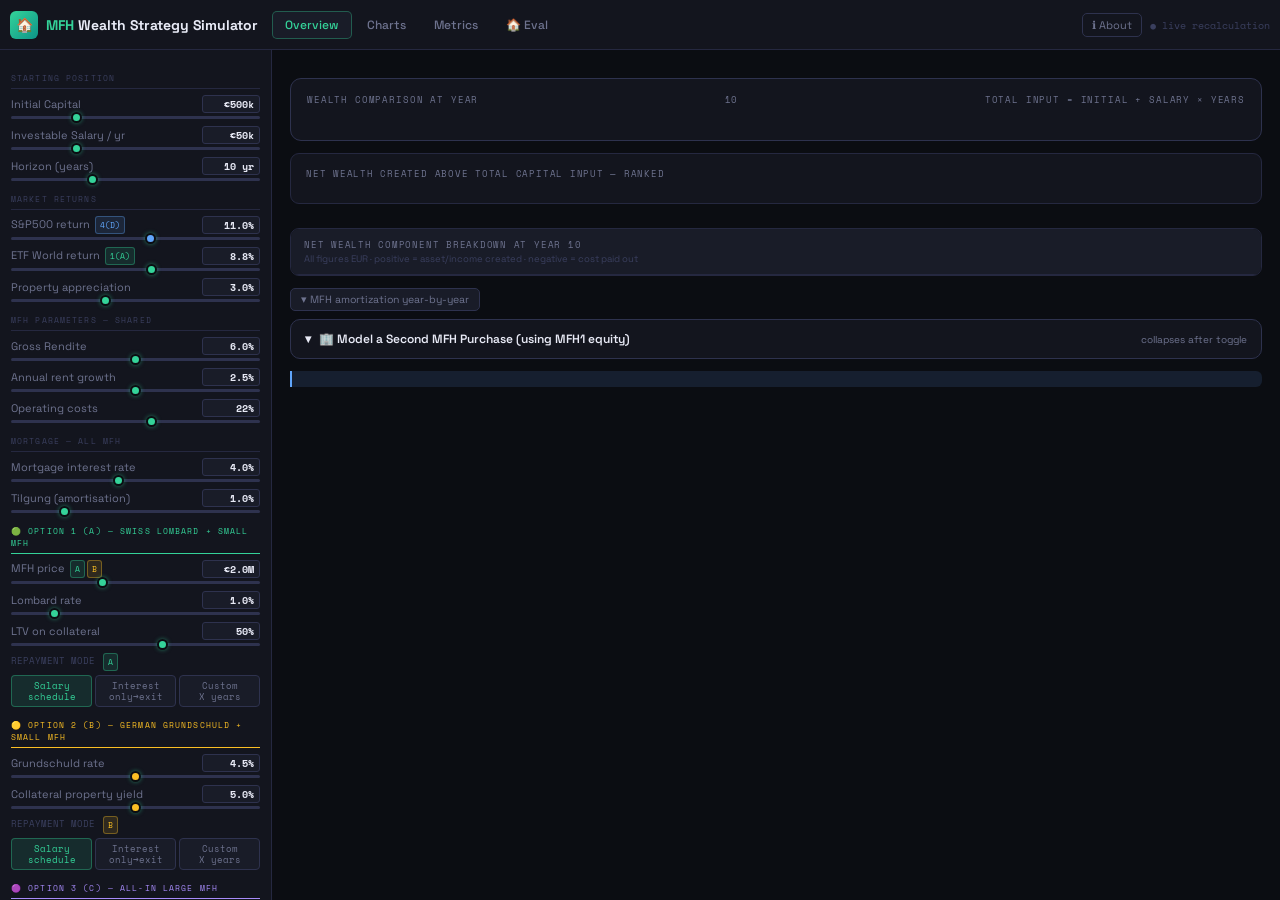
==== commit e9db0158: "feat(mobile): add hamburger toggle, mobile meta, mobile.js" ====
--- a/index.html
+++ b/index.html
@@ -2,7 +2,7 @@
 <html lang="en">
 <head>
 <meta charset="UTF-8">
-<meta name="viewport" content="width=device-width,initial-scale=1.0">
+<meta name="viewport" content="width=device-width,initial-scale=1.0,viewport-fit=cover">
 <title>MFH Wealth Strategy Simulator</title>
 <link href="https://fonts.googleapis.com/css2?family=Space+Grotesk:wght@300;400;500;600;700&family=Space+Mono:wght@400;700&display=swap" rel="stylesheet">
 <link rel="stylesheet" href="css/main.css">
@@ -18,6 +18,8 @@
     <button class="tab" onclick="switchTab('metrics')" id="tab-metrics">Metrics</button>
     <button class="tab" onclick="switchTab('eval')" id="tab-eval">🏠 Eval</button>
   </nav>
+  <button class="mobile-menu-btn" id="mobile-menu-btn"
+          onclick="toggleMobileSidebar()">☰ Inputs</button>
   <div class="tb-right">
     <button class="about-btn" onclick="toggleAbout()">ℹ About</button>
     <div class="tb-live">● live recalculation</div>
@@ -448,5 +450,6 @@
 <script src="js/render/metrics.js"></script>
 <script src="js/ui/tabs.js"></script>
 <script src="js/main.js"></script>
+<script src="js/ui/mobile.js"></script>
 </body>
 </html>
--- a/css/main.css
+++ b/css/main.css
@@ -265,4 +265,159 @@
 .evt tr:hover td{background:var(--p3)}
 .ev-pos{color:var(--pos)}.ev-neg{color:var(--neg)}.ev-warn{color:var(--warn)}
 @media(max-width:1100px){.ev-grid{grid-template-columns:1fr 1fr}.ev-kpis{grid-template-columns:repeat(3,1fr)}}
-@media(max-width:700px){.ev-grid{grid-template-columns:1fr}.ev-kpis{grid-template-columns:repeat(2,1fr)}.ev-cf-hero{flex-direction:column;gap:8px}}+@media(max-width:700px){.ev-grid{grid-template-columns:1fr}.ev-kpis{grid-template-columns:repeat(2,1fr)}.ev-cf-hero{flex-direction:column;gap:8px}}
+/* ═══════════════════════════════════════════════════════════════════
+   MOBILE — auto-detected via CSS media queries + JS class injection
+   Breakpoints: ≤767px (phone), 768–1023px (tablet)
+   ═══════════════════════════════════════════════════════════════════ */
+
+/* Hamburger sidebar toggle — hidden on desktop */
+.mobile-menu-btn{
+  display:none;background:var(--p2);border:1px solid var(--b2);
+  border-radius:5px;color:var(--tx);padding:5px 10px;
+  font-family:'Space Grotesk',sans-serif;font-size:12px;
+  cursor:pointer;transition:all .15s;white-space:nowrap;flex-shrink:0;
+}
+.mobile-menu-btn:hover{border-color:var(--A);color:var(--A)}
+
+/* ── Tablet (768–1023px) ── */
+@media(max-width:1023px){
+  .sw-cards{grid-template-columns:repeat(2,1fr)}
+  .strat-grid{grid-template-columns:repeat(2,1fr)}
+  .ag{grid-template-columns:1fr}
+  .ev-grid{grid-template-columns:1fr 1fr}
+}
+
+/* ── Phone (≤767px) ── */
+@media(max-width:767px){
+
+  /* Fix the fatal overflow:hidden that clips everything on iOS */
+  .app-shell{
+    height:auto;
+    min-height:100vh;
+    min-height:-webkit-fill-available;
+    overflow:visible;
+  }
+
+  /* Topbar: wrap onto 2 lines if needed */
+  .topbar{
+    height:auto;
+    min-height:50px;
+    padding:8px 10px;
+    flex-wrap:wrap;
+    gap:6px;
+  }
+  .mobile-menu-btn{display:flex;align-items:center;gap:5px}
+  .tb-live{display:none}
+  .tb-title{font-size:12px}
+
+  /* Tabs: horizontally scrollable strip */
+  .tabs{
+    order:10;
+    width:100%;
+    overflow-x:auto;
+    -webkit-overflow-scrolling:touch;
+    display:flex;
+    gap:3px;
+    scrollbar-width:none;
+    padding-bottom:2px;
+  }
+  .tabs::-webkit-scrollbar{display:none}
+  .tab{flex-shrink:0;padding:6px 10px;font-size:11px;min-height:34px}
+
+  /* Body: stack sidebar below topbar */
+  .body-row{flex-direction:column;overflow:visible;min-height:0}
+
+  /* Sidebar: hidden by default, slides open */
+  .sidebar{
+    width:100%;
+    max-height:0;
+    overflow:hidden;
+    padding:0;
+    border-right:none;
+    border-bottom:none;
+    transition:max-height .35s ease, padding .35s ease;
+  }
+  .sidebar.mobile-open{
+    max-height:3000px;
+    padding:10px 11px 30px;
+    border-bottom:1px solid var(--b1);
+    overflow-y:auto;
+    -webkit-overflow-scrolling:touch;
+  }
+
+  /* Main content area */
+  .main-area{
+    flex:1;
+    overflow:visible;
+    padding:10px 10px 60px;
+    min-width:0;
+  }
+
+  /* Strategy grid → 1 column */
+  .strat-grid{grid-template-columns:1fr}
+  .sw-cards{grid-template-columns:1fr 1fr}
+  .sw-ins{grid-template-columns:1fr}
+  .sf-grid{grid-template-columns:1fr 1fr}
+  .mh-grid{grid-template-columns:1fr}
+  .cp-row{flex-direction:column}
+  .ag{grid-template-columns:1fr}
+  .about-grid{grid-template-columns:1fr}
+  .mfh2-params{grid-template-columns:1fr}
+  .kpi-grid{grid-template-columns:repeat(2,1fr)}
+
+  /* Eval tab */
+  .ev-grid{grid-template-columns:1fr!important}
+  .ev-cf-hero{flex-direction:column;gap:10px}
+  .ev-cf-hero>div[style*="border-left"]{
+    border-left:none!important;
+    border-top:1px solid var(--b2);
+    padding:10px 0 0!important;
+  }
+  /* KPI strips — 2 columns on phone */
+  #ev-kpis > div{
+    grid-template-columns:repeat(2,1fr)!important;
+  }
+
+  /* Chart panels fill width */
+  .cp.half{min-width:100%}
+
+  /* Table — horizontal scroll */
+  .tw,#ev-table .ev-table-wrap{overflow-x:auto;-webkit-overflow-scrolling:touch}
+
+  /* Larger range slider thumbs for fat fingers */
+  input[type=range]{height:5px;margin-top:4px}
+  input[type=range]::-webkit-slider-thumb{
+    width:20px;height:20px;
+    border-width:3px;
+  }
+
+  /* Prevent iOS auto-zoom on input focus (needs font-size≥16px) */
+  input[type=number],input[type=text],.ev-input,.ev-addr,
+  input[type=range],.sl-edit-input{
+    font-size:16px!important;
+  }
+
+  /* Bigger tap targets */
+  .tab,.mode-btn,.about-btn,.reset-btn,.coll-btn,.amort-toggle{
+    min-height:38px;
+    touch-action:manipulation;
+  }
+  .ev-toggle-btn{min-height:34px;touch-action:manipulation}
+
+  /* KPI value size */
+  .ev-kpi-v{font-size:14px!important}
+
+  /* Charts toolbar */
+  .charts-toolbar{flex-direction:column;align-items:flex-start;gap:6px}
+
+  /* Drag hint — hide on mobile (no drag support) */
+  .charts-toolbar span{display:none}
+}
+
+/* iOS safe area (notch/home bar) */
+@supports(padding:max(0px)){
+  .topbar{padding-left:max(10px,env(safe-area-inset-left));
+          padding-right:max(10px,env(safe-area-inset-right))}
+  .main-area{padding-bottom:max(60px,env(safe-area-inset-bottom))}
+}
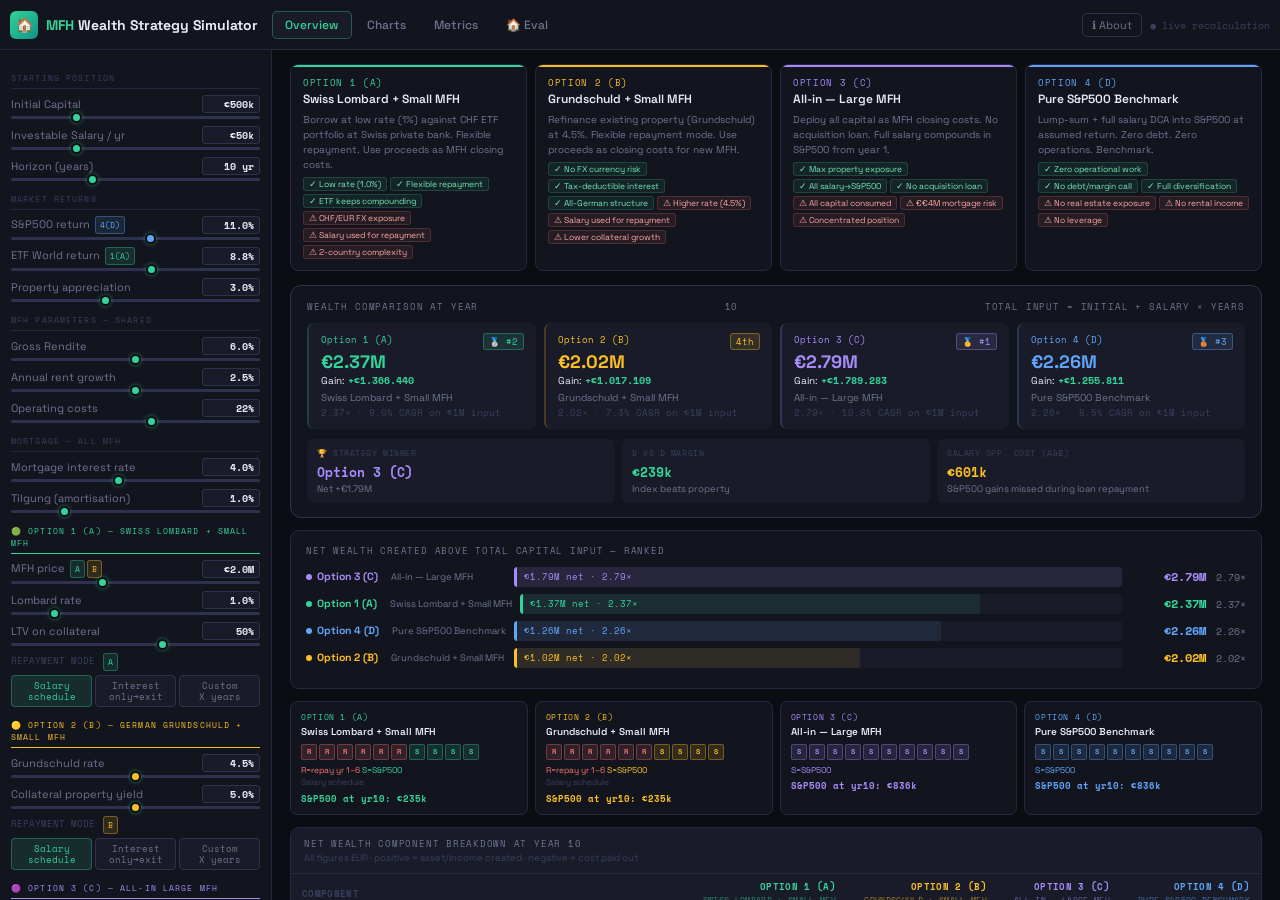
==== commit 0c9719ce: "feat(mobile): monolith-based responsive index.html — fixes broken charts + adds mobile layout" ====
--- a/index.html
+++ b/index.html
@@ -5,7 +5,411 @@
 <meta name="viewport" content="width=device-width,initial-scale=1.0,viewport-fit=cover">
 <title>MFH Wealth Strategy Simulator</title>
 <link href="https://fonts.googleapis.com/css2?family=Space+Grotesk:wght@300;400;500;600;700&family=Space+Mono:wght@400;700&display=swap" rel="stylesheet">
-<link rel="stylesheet" href="css/main.css">
+<style>
+:root{
+  --bg:#0b0d12;--p1:#13151e;--p2:#191c28;--p3:#1f2233;
+  --b1:#252840;--b2:#2e324e;--b3:#3a3f5e;
+  --tx:#e8eaf6;--mu:#6e738f;--di:#3a3f5e;
+  --A:#34d399;--Ab:rgba(52,211,153,.12);--Abr:rgba(52,211,153,.35);
+  --B:#fbbf24;--Bb:rgba(251,191,36,.12);--Bbr:rgba(251,191,36,.35);
+  --C:#a78bfa;--Cb:rgba(167,139,250,.12);--Cbr:rgba(167,139,250,.35);
+  --D:#60a5fa;--Db:rgba(96,165,250,.12);--Dbr:rgba(96,165,250,.35);
+  --neg:#f87171;--negb:rgba(248,113,113,.1);
+  --pos:#34d399;--warn:#fbbf24;
+}
+*{box-sizing:border-box;margin:0;padding:0}
+html,body{height:100%;font-family:'Space Grotesk',sans-serif;background:var(--bg);color:var(--tx);font-size:13px}
+.app-shell{display:flex;flex-direction:column;height:100vh;overflow:hidden}
+/* TOPBAR */
+.topbar{background:var(--p1);border-bottom:1px solid var(--b1);padding:0 16px;display:flex;align-items:center;gap:14px;height:50px;flex-shrink:0}
+.tb-brand{display:flex;align-items:center;gap:8px;flex-shrink:0}
+.tb-icon{width:28px;height:28px;background:linear-gradient(135deg,var(--A),#0d9488);border-radius:6px;display:flex;align-items:center;justify-content:center;font-size:14px}
+.tb-title{font-size:14px;font-weight:700;white-space:nowrap}
+.tb-title span{color:var(--A)}
+.tabs{display:flex;gap:2px}
+.tab{background:transparent;border:1px solid transparent;border-radius:5px;color:var(--mu);padding:5px 12px;font-family:'Space Grotesk',sans-serif;font-size:12px;font-weight:500;cursor:pointer;transition:all .15s;white-space:nowrap}
+.tab:hover{color:var(--tx);border-color:var(--b2)}
+.tab.active{background:var(--p2);color:var(--A);border-color:var(--Abr)}
+.tb-right{margin-left:auto;display:flex;align-items:center;gap:8px}
+.about-btn{background:transparent;border:1px solid var(--b2);border-radius:5px;color:var(--mu);padding:4px 9px;font-family:'Space Grotesk',sans-serif;font-size:11px;cursor:pointer;transition:all .15s;white-space:nowrap}
+.about-btn:hover{border-color:var(--D);color:var(--D)}
+.tb-live{font-size:9.5px;color:var(--di);font-family:'Space Mono',monospace;white-space:nowrap}
+/* ABOUT DRAWER */
+.about-drawer{display:none;background:var(--p2);border-bottom:1px solid var(--b2);padding:14px 22px;flex-shrink:0;max-height:300px;overflow-y:auto;position:relative}
+.about-drawer.open{display:block}
+.about-grid{display:grid;grid-template-columns:1.1fr 1fr 1fr;gap:18px}
+.about-sec h3{font-size:10px;font-family:'Space Mono',monospace;letter-spacing:.1em;text-transform:uppercase;color:var(--mu);margin-bottom:7px}
+.about-sec p,.about-sec li{font-size:11.5px;color:var(--mu);line-height:1.6;margin-bottom:4px}
+.about-sec ul{margin-left:14px}
+.about-sec li b,.about-sec p b{color:var(--tx)}
+.about-close{position:absolute;top:12px;right:16px;background:transparent;border:none;color:var(--mu);cursor:pointer;font-size:18px;line-height:1}
+/* LAYOUT */
+.body-row{display:flex;flex:1;min-height:0}
+.sidebar{width:272px;flex-shrink:0;background:var(--p1);border-right:1px solid var(--b1);overflow-y:auto;padding:10px 11px 60px}
+.main-area{flex:1;overflow-y:auto;padding:14px 18px 40px;min-width:0}
+.page{display:none}.page.active{display:block}
+/* SIDEBAR INPUTS */
+.grp-title{font-size:8px;font-family:'Space Mono',monospace;letter-spacing:.14em;text-transform:uppercase;color:var(--di);margin:12px 0 6px;padding-bottom:4px;border-bottom:1px solid var(--b1);display:flex;align-items:center;gap:6px}
+.sl-row{margin-bottom:7px}
+.sl-label{display:flex;justify-content:space-between;align-items:center;margin-bottom:3px;font-size:11px;color:var(--mu)}
+.sl-val{font-family:'Space Mono',monospace;font-size:9.5px;color:var(--tx);font-weight:700;background:var(--p2);border:1px solid var(--b2);border-radius:3px;padding:1px 5px;min-width:58px;text-align:right;cursor:pointer;transition:border-color .15s}
+.sl-val:hover{border-color:var(--A)}
+.sl-edit-input{font-family:'Space Mono',monospace;font-size:10px;color:var(--A);font-weight:700;background:var(--p3);border:1px solid var(--A);border-radius:3px;padding:1px 5px;width:72px;text-align:right;outline:none}
+input[type=range]{width:100%;height:3px;-webkit-appearance:none;background:var(--b2);border-radius:2px;outline:none;cursor:pointer;display:block;margin-top:2px}
+input[type=range]::-webkit-slider-thumb{-webkit-appearance:none;width:11px;height:11px;border-radius:50%;background:var(--A);cursor:pointer;border:2px solid var(--bg);box-shadow:0 0 4px rgba(52,211,153,.5)}
+.sB input[type=range]::-webkit-slider-thumb{background:var(--B)}
+.sC input[type=range]::-webkit-slider-thumb{background:var(--C)}
+.sD input[type=range]::-webkit-slider-thumb{background:var(--D)}
+.sN input[type=range]::-webkit-slider-thumb{background:var(--mu)}
+.sR input[type=range]::-webkit-slider-thumb{background:#f87171}
+/* MODE TOGGLES */
+.mode-toggle{display:flex;gap:3px;margin-bottom:6px}
+.mode-btn{flex:1;background:var(--p2);border:1px solid var(--b2);border-radius:4px;color:var(--mu);padding:4px 2px;font-family:'Space Mono',monospace;font-size:8.5px;cursor:pointer;transition:all .15s;text-align:center;line-height:1.3}
+.mode-btn:hover{border-color:var(--b3);color:var(--tx)}
+.mode-btn.active{background:var(--Ab);border-color:var(--Abr);color:var(--A)}
+.mode-btn.active-B{background:var(--Bb);border-color:var(--Bbr);color:var(--B)}
+/* COLLAPSIBLE SECTION */
+.coll-btn{width:100%;background:transparent;border:1px solid var(--b2);border-radius:5px;color:var(--mu);padding:5px 8px;font-family:'Space Grotesk',sans-serif;font-size:10.5px;cursor:pointer;text-align:left;transition:all .15s;margin-bottom:5px;display:flex;align-items:center;gap:5px}
+.coll-btn:hover{border-color:var(--b3);color:var(--tx)}
+.coll-btn.active{border-color:var(--Abr);color:var(--A)}
+.coll-content{display:none;background:var(--p2);border-radius:6px;padding:8px;margin-bottom:6px;border:1px solid var(--b2)}
+.coll-content.open{display:block}
+/* CHECKBOX */
+.cb-row{display:flex;align-items:center;gap:6px;margin-bottom:6px;font-size:11px;color:var(--mu);cursor:pointer}
+.cb-row input[type=checkbox]{width:13px;height:13px;cursor:pointer;accent-color:var(--A)}
+/* OPT TAGS */
+.ot{display:inline-flex;align-items:center;font-size:8px;font-family:'Space Mono',monospace;padding:0 4px;border-radius:3px;line-height:16px;vertical-align:middle;margin-left:2px}
+.otA{background:var(--Ab);color:var(--A);border:1px solid var(--Abr)}
+.otB{background:var(--Bb);color:var(--B);border:1px solid var(--Bbr)}
+.otC{background:var(--Cb);color:var(--C);border:1px solid var(--Cbr)}
+.otD{background:var(--Db);color:var(--D);border:1px solid var(--Dbr)}
+.reset-btn{width:100%;background:transparent;border:1px solid var(--b2);border-radius:5px;color:var(--mu);padding:6px;font-family:'Space Grotesk',sans-serif;font-size:11px;cursor:pointer;transition:all .15s;margin-top:10px}
+.reset-btn:hover{border-color:var(--A);color:var(--A)}
+/* STRATEGY LEGEND */
+.strat-grid{display:grid;grid-template-columns:repeat(4,1fr);gap:8px;margin-bottom:14px}
+.sc{border-radius:8px;padding:11px 12px;border:1px solid var(--b1);background:var(--p1);position:relative;overflow:hidden}
+.sc::before{content:'';position:absolute;top:0;left:0;right:0;height:2px}
+.scA::before{background:var(--A)}.scB::before{background:var(--B)}.scC::before{background:var(--C)}.scD::before{background:var(--D)}
+.sc-num{font-size:8.5px;font-family:'Space Mono',monospace;letter-spacing:.08em;text-transform:uppercase;margin-bottom:3px}
+.scA .sc-num{color:var(--A)}.scB .sc-num{color:var(--B)}.scC .sc-num{color:var(--C)}.scD .sc-num{color:var(--D)}
+.sc-name{font-size:12px;font-weight:600;margin-bottom:4px;line-height:1.3}
+.sc-desc{font-size:10px;color:var(--mu);line-height:1.5;margin-bottom:5px}
+.sc-chips{display:flex;gap:3px;flex-wrap:wrap}
+.chip-p{font-size:8.5px;padding:1px 5px;border-radius:3px;background:rgba(52,211,153,.08);color:#6ee7b7;border:1px solid rgba(52,211,153,.2)}
+.chip-n{font-size:8.5px;padding:1px 5px;border-radius:3px;background:rgba(248,113,113,.08);color:#fca5a5;border:1px solid rgba(248,113,113,.2)}
+/* SUMMARY WINDOW */
+.sw{background:var(--p1);border:1px solid var(--b2);border-radius:11px;padding:14px 16px;margin-bottom:12px}
+.sw-head{font-size:8.5px;font-family:'Space Mono',monospace;letter-spacing:.1em;text-transform:uppercase;color:var(--mu);margin-bottom:10px;display:flex;justify-content:space-between;align-items:center}
+.sw-cards{display:grid;grid-template-columns:repeat(4,1fr);gap:8px;margin-bottom:10px}
+.swc{background:var(--p2);border-radius:7px;padding:10px 12px}
+.swc-rank{font-size:9px;font-family:'Space Mono',monospace;color:var(--mu);margin-bottom:3px;display:flex;justify-content:space-between}
+.swc-tot{font-size:18px;font-weight:700;line-height:1;margin-bottom:2px}
+.swc-gain{font-size:10px;margin-bottom:3px}
+.swc-gain b{font-family:'Space Mono',monospace}
+.swc-name{font-size:10px;color:var(--mu)}
+.swc-cagr{font-size:9px;color:var(--di);font-family:'Space Mono',monospace;margin-top:2px}
+.sw-ins{display:grid;grid-template-columns:1fr 1fr 1fr;gap:7px}
+.si{background:var(--p2);border-radius:6px;padding:8px 10px}
+.si-lbl{font-size:8px;font-family:'Space Mono',monospace;letter-spacing:.07em;text-transform:uppercase;color:var(--di);margin-bottom:3px}
+.si-val{font-size:13px;font-weight:600;font-family:'Space Mono',monospace;margin-bottom:1px}
+.si-desc{font-size:9.5px;color:var(--mu)}
+/* CHART PANELS */
+.cp{background:var(--p1);border:1px solid var(--b1);border-radius:9px;padding:13px 15px;margin-bottom:12px}
+.cp.half{flex:1;min-width:0}
+.cp-row{display:flex;gap:10px;margin-bottom:12px}
+.cp-title{font-size:8.5px;font-family:'Space Mono',monospace;letter-spacing:.09em;text-transform:uppercase;color:var(--mu);margin-bottom:10px}
+/* TABLES */
+.tw{background:var(--p1);border:1px solid var(--b1);border-radius:9px;overflow:hidden;margin-bottom:12px}
+.tt{padding:9px 13px;font-size:8.5px;font-family:'Space Mono',monospace;letter-spacing:.09em;text-transform:uppercase;color:var(--mu);background:var(--p2);border-bottom:1px solid var(--b1)}
+.ts{font-size:9.5px;color:var(--di);font-family:'Space Grotesk',sans-serif;font-weight:400;text-transform:none;letter-spacing:0;margin-top:2px}
+.dt{width:100%;border-collapse:collapse;font-size:11px}
+.dt th{padding:6px 11px;text-align:right;font-size:8.5px;font-family:'Space Mono',monospace;letter-spacing:.04em;text-transform:uppercase;color:var(--di);border-bottom:1px solid var(--b1);background:var(--p2)}
+.dt th:first-child{text-align:left}
+.dt td{padding:5.5px 11px;border-bottom:1px solid var(--b1);text-align:right;font-family:'Space Mono',monospace;font-size:10.5px}
+.dt td:first-child{text-align:left;font-family:'Space Grotesk',sans-serif;font-size:11px;color:var(--mu)}
+.dt tr:last-child td{border-bottom:none;font-weight:700}
+.dt tr.tr-total td{background:var(--p2);font-weight:700}
+.dt tr.tr-sep td{background:var(--p2);font-size:8px;font-family:'Space Mono',monospace;letter-spacing:.09em;text-transform:uppercase;color:var(--di);padding:5px 11px}
+.dt tr:hover td{background:var(--p3)}
+.pv{color:var(--pos)}.nv{color:var(--neg)}.av{color:var(--warn)}
+.cA{color:var(--A)}.cB{color:var(--B)}.cC{color:var(--C)}.cD{color:var(--D)}
+/* BAR CHART ROWS */
+.bc-row{display:flex;align-items:center;gap:8px;margin-bottom:7px}
+.bc-lbl{font-size:10.5px;min-width:200px;display:flex;align-items:center;gap:5px;color:var(--mu)}
+.bc-dot{width:6px;height:6px;border-radius:50%;flex-shrink:0}
+.bc-track{flex:1;height:20px;background:var(--p2);border-radius:3px;overflow:hidden}
+.bc-fill{height:100%;border-radius:3px;display:flex;align-items:center;padding:0 7px;transition:width .4s cubic-bezier(.4,0,.2,1);min-width:3px}
+.bc-fill span{font-size:9px;font-family:'Space Mono',monospace;white-space:nowrap;overflow:hidden}
+.bc-num{font-size:11.5px;font-weight:700;font-family:'Space Mono',monospace;min-width:76px;text-align:right}
+.bc-x{font-size:9.5px;color:var(--mu);min-width:32px;text-align:right;font-family:'Space Mono',monospace}
+/* SALARY FLOW */
+.sf-grid{display:grid;grid-template-columns:repeat(4,1fr);gap:7px;margin-bottom:12px}
+.sf-card{background:var(--p1);border:1px solid var(--b1);border-radius:7px;padding:9px 10px}
+.sf-tag{font-size:8px;font-family:'Space Mono',monospace;letter-spacing:.08em;text-transform:uppercase;margin-bottom:2px}
+.sf-name{font-size:10px;font-weight:600;margin-bottom:6px;line-height:1.3}
+.sf-dots{display:flex;gap:2px;flex-wrap:wrap;margin-bottom:4px}
+.sf-dot{width:16px;height:16px;border-radius:2px;display:flex;align-items:center;justify-content:center;font-size:7px;font-weight:700;flex-shrink:0}
+.sf-res{font-size:9px;font-family:'Space Mono',monospace;font-weight:700;margin-top:3px}
+/* NOTICES */
+.notice{font-size:11px;line-height:1.7;padding:8px 12px;border-radius:0 6px 6px 0;margin-bottom:10px}
+.n-info{border-left:2px solid var(--D);background:var(--Db);color:#93c5fd}
+.n-good{border-left:2px solid var(--A);background:var(--Ab);color:#86efac}
+.n-warn{border-left:2px solid var(--B);background:var(--Bb);color:#fde68a}
+/* AMORT */
+.amort-toggle{background:var(--p2);border:1px solid var(--b2);border-radius:5px;color:var(--mu);padding:4px 10px;font-family:'Space Grotesk',sans-serif;font-size:10.5px;cursor:pointer;transition:all .15s;margin-bottom:8px}
+.amort-toggle:hover{border-color:var(--A);color:var(--A)}
+.ag{display:grid;grid-template-columns:1fr 1fr;gap:9px}
+.aw{background:var(--p1);border:1px solid var(--b1);border-radius:8px;overflow:hidden}
+.ah{background:var(--p2);padding:7px 11px;font-size:10.5px;font-weight:600;border-bottom:1px solid var(--b1)}
+.af{padding:6px 11px;background:var(--p2);border-top:1px solid var(--b1);font-size:9.5px;color:var(--mu);display:flex;gap:12px;flex-wrap:wrap}
+.af span b{font-family:'Space Mono',monospace}
+.amt{width:100%;border-collapse:collapse;font-size:9.5px}
+.amt th{background:var(--p2);padding:3.5px 7px;text-align:right;font-size:7.5px;font-family:'Space Mono',monospace;letter-spacing:.04em;text-transform:uppercase;color:var(--di);border-bottom:1px solid var(--b1)}
+.amt th:first-child{text-align:left}
+.amt td{padding:3px 7px;border-bottom:1px solid var(--b1);text-align:right;font-family:'Space Mono',monospace}
+.amt td:first-child{text-align:left;color:var(--mu);font-family:'Space Grotesk',sans-serif}
+.amt tr.neg-r td{background:rgba(248,113,113,.03)}
+.amt tr.pos-r td{background:rgba(52,211,153,.02)}
+.amt tr:last-child td{border-bottom:none;font-weight:700}
+/* METRICS */
+.mh-grid{display:grid;grid-template-columns:1fr 1fr;gap:10px;margin-bottom:12px}
+.mh-card{background:var(--p1);border:1px solid var(--b1);border-radius:9px;padding:13px 15px}
+.mh-top{display:flex;align-items:center;justify-content:space-between;margin-bottom:9px}
+.mh-badge{font-size:9.5px;font-family:'Space Mono',monospace;padding:2px 8px;border-radius:4px;font-weight:700}
+.mh-price{font-size:10px;color:var(--mu);font-family:'Space Mono',monospace}
+.kpi-grid{display:grid;grid-template-columns:repeat(3,1fr);gap:6px}
+.kpi{background:var(--p2);border-radius:5px;padding:7px 9px;text-align:center}
+.kpi-l{font-size:7.5px;font-family:'Space Mono',monospace;letter-spacing:.07em;text-transform:uppercase;color:var(--di);margin-bottom:2px}
+.kpi-v{font-size:15px;font-weight:700;line-height:1}
+.kpi-s{font-size:8.5px;color:var(--mu);margin-top:1px}
+.kpi.good .kpi-v{color:var(--pos)}.kpi.warn .kpi-v{color:var(--warn)}.kpi.bad .kpi-v{color:var(--neg)}
+.badge{display:inline-flex;align-items:center;font-size:9px;padding:1px 5px;border-radius:3px;font-family:'Space Mono',monospace;white-space:nowrap}
+.badge.good{background:rgba(52,211,153,.1);color:#6ee7b7;border:1px solid rgba(52,211,153,.25)}
+.badge.warn{background:rgba(251,191,36,.1);color:#fde68a;border:1px solid rgba(251,191,36,.25)}
+.badge.bad{background:rgba(248,113,113,.1);color:#fca5a5;border:1px solid rgba(248,113,113,.25)}
+.mft{width:100%;border-collapse:collapse;font-size:11px}
+.mft th{padding:6px 11px;text-align:right;font-size:8.5px;font-family:'Space Mono',monospace;letter-spacing:.05em;text-transform:uppercase;color:var(--di);border-bottom:1px solid var(--b1);background:var(--p2)}
+.mft th:first-child{text-align:left;width:33%}
+.mft td{padding:6px 11px;border-bottom:1px solid var(--b1);text-align:right;font-family:'Space Mono',monospace;font-size:10.5px;vertical-align:top}
+.mft td:first-child{text-align:left;font-family:'Space Grotesk',sans-serif;font-size:11px;vertical-align:top}
+.mft tr:last-child td{border-bottom:none}
+.mft tr:hover td{background:var(--p2)}
+.mft tr.m-sec td{background:var(--p2);font-size:8px;font-family:'Space Mono',monospace;letter-spacing:.09em;text-transform:uppercase;color:var(--mu);padding:5px 11px}
+.m-lbl{font-size:11px;color:var(--mu)}
+.m-desc{font-size:9px;color:var(--di);margin-top:1px;line-height:1.35;font-family:'Space Grotesk',sans-serif}
+/* MFH2 SECTION */
+.mfh2-section{background:var(--p1);border:1px solid var(--b2);border-radius:10px;margin-bottom:12px;overflow:hidden}
+.mfh2-header{padding:11px 14px;display:flex;align-items:center;justify-content:space-between;cursor:pointer}
+.mfh2-header:hover{background:var(--p2)}
+.mfh2-title{font-size:12px;font-weight:600;display:flex;align-items:center;gap:8px}
+.mfh2-body{display:none;padding:12px 14px;border-top:1px solid var(--b1)}
+.mfh2-body.open{display:block}
+.mfh2-params{display:grid;grid-template-columns:1fr 1fr 1fr;gap:10px;margin-bottom:12px}
+.mfh2-param{background:var(--p2);border-radius:7px;padding:10px 12px}
+.mfh2-param label{font-size:9px;font-family:'Space Mono',monospace;letter-spacing:.07em;text-transform:uppercase;color:var(--di);display:block;margin-bottom:4px}
+/* RESPONSIVE */
+@media(max-width:1150px){.sw-cards{grid-template-columns:repeat(2,1fr)}.strat-grid{grid-template-columns:repeat(2,1fr)}.ag{grid-template-columns:1fr}}
+@media(max-width:850px){.body-row{flex-direction:column}.sidebar{width:100%;border-right:none;border-bottom:1px solid var(--b1)}.sf-grid{grid-template-columns:repeat(2,1fr)}.mh-grid{grid-template-columns:1fr}.cp-row{flex-direction:column}.sw-ins{grid-template-columns:1fr 1fr}.about-grid{grid-template-columns:1fr 1fr}.mfh2-params{grid-template-columns:1fr 1fr}}
+
+/* ── Draggable chart blocks ── */
+.charts-toolbar{display:flex;align-items:center;justify-content:space-between;margin-bottom:10px;padding:0 2px}
+.cb-reset-btn{background:transparent;border:1px solid var(--b2);border-radius:5px;color:var(--mu);padding:3px 9px;font-family:'Space Grotesk',sans-serif;font-size:10px;cursor:pointer;transition:all .15s}
+.cb-reset-btn:hover{border-color:var(--A);color:var(--A)}
+.chart-block{margin-bottom:10px;border-radius:10px;border:1px solid transparent;transition:border-color .15s,opacity .15s,transform .1s;user-select:none}
+.chart-block.cb-drag-active{opacity:.38;transform:scale(.99)}
+.chart-block.cb-over-top{border-top:2.5px solid var(--A)!important;border-radius:10px}
+.chart-block.cb-over-bottom{border-bottom:2.5px solid var(--A)!important;border-radius:10px}
+.cb-hdr{background:var(--p2);border:1px solid var(--b1);border-bottom:none;border-radius:10px 10px 0 0;padding:8px 14px;font-size:8.5px;font-family:'Space Mono',monospace;letter-spacing:.07em;text-transform:uppercase;color:var(--mu);display:flex;align-items:center;gap:8px;cursor:grab;transition:background .15s,color .15s}
+.cb-hdr:hover{background:var(--p3);color:var(--tx)}
+.cb-hdr:active{cursor:grabbing}
+.cb-grip{font-size:18px;line-height:1;color:var(--di);flex-shrink:0;letter-spacing:-1px}
+.cb-hdr:hover .cb-grip{color:var(--A)}
+.cb-body{border-top-left-radius:0!important;border-top-right-radius:0!important;margin-bottom:0!important}
+.cp-row.cb-body{border-top-left-radius:0;border-top-right-radius:0}
+.cp-row.cb-body .cb-inner{border-top-left-radius:0!important;border-top-right-radius:0!important;margin-bottom:0!important}
+.cb-sub{font-size:9px;font-family:'Space Mono',monospace;color:var(--mu);margin-bottom:8px;letter-spacing:.04em;text-transform:uppercase}
+
+
+/* ─── Quick Eval Tab ─── */
+.ev-grid{display:grid;grid-template-columns:1fr 1fr 1fr;gap:10px;margin-bottom:14px}
+.ev-card{background:var(--p1);border:1px solid var(--b1);border-radius:9px;padding:14px 16px}
+.ev-card-title{font-size:8.5px;font-family:'Space Mono',monospace;letter-spacing:.1em;text-transform:uppercase;color:var(--mu);margin-bottom:10px;padding-bottom:6px;border-bottom:1px solid var(--b1)}
+.ev-field{margin-bottom:8px}
+.ev-label{font-size:10.5px;color:var(--mu);margin-bottom:4px;display:flex;justify-content:space-between;align-items:center}
+.ev-input{width:100%;background:var(--p2);border:1px solid var(--b2);border-radius:5px;color:var(--tx);font-family:'Space Mono',monospace;font-size:11px;padding:5px 9px;outline:none;transition:border-color .15s}
+.ev-input:focus{border-color:var(--A)}
+.ev-input-row{display:flex;gap:6px}
+.ev-input-row .ev-input{flex:1}
+.ev-prefix{font-size:10px;color:var(--mu);font-family:'Space Mono',monospace;background:var(--p3);border:1px solid var(--b2);border-right:none;border-radius:5px 0 0 5px;padding:5px 7px;display:flex;align-items:center;flex-shrink:0}
+.ev-input.ev-suf{border-radius:0 5px 5px 0}
+.ev-toggle{display:flex;gap:2px;margin-bottom:4px}
+.ev-toggle-btn{flex:1;background:var(--p2);border:1px solid var(--b2);border-radius:4px;color:var(--mu);padding:3px 6px;font-family:'Space Mono',monospace;font-size:8px;cursor:pointer;text-align:center;transition:all .15s}
+.ev-toggle-btn.active{background:var(--Ab);border-color:var(--Abr);color:var(--A)}
+.ev-addr{width:100%;background:var(--p2);border:1px solid var(--b2);border-radius:6px;color:var(--tx);font-family:'Space Grotesk',sans-serif;font-size:13px;padding:8px 12px;outline:none;margin-bottom:12px}
+.ev-addr:focus{border-color:var(--A)}
+.ev-addr::placeholder{color:var(--di)}
+/* KPI strip */
+.ev-kpis{display:grid;grid-template-columns:repeat(6,1fr);gap:8px;margin-bottom:14px}
+.ev-kpi{background:var(--p1);border:1px solid var(--b1);border-radius:8px;padding:10px 12px;text-align:center}
+.ev-kpi-l{font-size:8px;font-family:'Space Mono',monospace;letter-spacing:.07em;text-transform:uppercase;color:var(--di);margin-bottom:4px}
+.ev-kpi-v{font-size:16px;font-weight:700;line-height:1;font-family:'Space Mono',monospace}
+.ev-kpi-s{font-size:9px;color:var(--mu);margin-top:2px}
+/* Monthly cashflow hero */
+.ev-cf-hero{border-radius:10px;padding:16px 22px;margin-bottom:14px;display:flex;align-items:center;gap:24px;border:1px solid}
+.ev-cf-label{font-size:11px;font-family:'Space Mono',monospace;letter-spacing:.08em;text-transform:uppercase;color:var(--mu)}
+.ev-cf-value{font-size:32px;font-weight:700;font-family:'Space Mono',monospace;letter-spacing:-0.5px}
+.ev-cf-sub{font-size:10px;color:var(--mu);margin-top:2px}
+.ev-cf-after{font-size:18px;font-weight:600;font-family:'Space Mono',monospace}
+/* Table */
+.ev-table-wrap{background:var(--p1);border:1px solid var(--b1);border-radius:10px;overflow:hidden;margin-bottom:14px}
+.ev-table-head{padding:10px 14px;background:var(--p2);border-bottom:1px solid var(--b1);font-size:9px;font-family:'Space Mono',monospace;letter-spacing:.08em;text-transform:uppercase;color:var(--mu)}
+.ev-table-sub{font-size:9px;color:var(--di);font-family:'Space Grotesk',sans-serif;font-weight:400;text-transform:none;letter-spacing:0;margin-top:2px}
+.evt{width:100%;border-collapse:collapse;font-size:10.5px}
+.evt th{padding:5.5px 10px;text-align:right;font-size:8px;font-family:'Space Mono',monospace;letter-spacing:.04em;text-transform:uppercase;color:var(--di);border-bottom:1px solid var(--b1);background:var(--p2);white-space:nowrap}
+.evt th:first-child{text-align:center}
+.evt td{padding:5px 10px;border-bottom:1px solid var(--b1);text-align:right;font-family:'Space Mono',monospace;font-size:10px;white-space:nowrap}
+.evt td:first-child{text-align:center;font-weight:700;color:var(--mu)}
+.evt tr:last-child td{border-bottom:none;font-weight:700;background:var(--p2)}
+.evt tr:hover td{background:var(--p3)}
+.ev-pos{color:var(--pos)}.ev-neg{color:var(--neg)}.ev-warn{color:var(--warn)}
+@media(max-width:1100px){.ev-grid{grid-template-columns:1fr 1fr}.ev-kpis{grid-template-columns:repeat(3,1fr)}}
+@media(max-width:700px){.ev-grid{grid-template-columns:1fr}.ev-kpis{grid-template-columns:repeat(2,1fr)}.ev-cf-hero{flex-direction:column;gap:8px}}
+
+
+/* ══════════════════════════════════════════════════════════════════
+   MOBILE RESPONSIVE — phone ≤767px  |  tablet 768–1023px
+   ══════════════════════════════════════════════════════════════════ */
+
+/* Hamburger button — only shown on phone */
+.mobile-menu-btn{
+  display:none;
+  background:var(--p2);border:1px solid var(--b2);border-radius:5px;
+  color:var(--tx);padding:6px 12px;font-family:'Space Grotesk',sans-serif;
+  font-size:12px;font-weight:500;cursor:pointer;transition:all .15s;
+  white-space:nowrap;flex-shrink:0;touch-action:manipulation;
+}
+.mobile-menu-btn:hover{border-color:var(--A);color:var(--A)}
+
+/* ── Tablet (768–1023px) ── */
+@media(max-width:1023px){
+  .sw-cards{grid-template-columns:repeat(2,1fr)}
+  .strat-grid{grid-template-columns:repeat(2,1fr)}
+  .ag{grid-template-columns:1fr}
+  .mh-grid{grid-template-columns:1fr}
+  .ev-grid{grid-template-columns:1fr 1fr !important}
+  .cp-row{flex-direction:column}
+}
+
+/* ── Phone (≤767px) ── */
+@media(max-width:767px){
+
+  /* Critical: allow full-page scroll, remove fixed-height clipping */
+  html,body{ overflow-x:hidden; }
+  .app-shell{
+    height:auto !important;
+    min-height:100svh;
+    overflow-x:hidden;
+    overflow-y:auto;
+    -webkit-overflow-scrolling:touch;
+  }
+
+  /* Topbar */
+  .topbar{
+    position:sticky;top:0;z-index:200;
+    height:auto;min-height:50px;
+    padding:6px 10px;flex-wrap:wrap;gap:5px;
+  }
+  .mobile-menu-btn{display:flex;align-items:center;gap:5px}
+  .tb-live{display:none}
+  .tb-title{font-size:12px}
+
+  /* Tabs: horizontal scroll, no wrap */
+  .tabs{
+    order:10;width:100%;
+    overflow-x:auto;-webkit-overflow-scrolling:touch;
+    display:flex;gap:2px;scrollbar-width:none;
+  }
+  .tabs::-webkit-scrollbar{display:none}
+  .tab{flex-shrink:0;padding:7px 10px;font-size:11px;
+       min-height:36px;touch-action:manipulation}
+
+  /* Body: stack vertically */
+  .body-row{flex-direction:column !important;overflow:visible !important;
+            min-height:0;height:auto}
+
+  /* Sidebar: collapsed drawer */
+  .sidebar{
+    width:100% !important;max-height:0;overflow:hidden;
+    padding:0 !important;border-right:none;border-bottom:none;
+    transition:max-height .3s ease;
+  }
+  .sidebar.mob-open{
+    max-height:3000px;
+    padding:10px 11px 30px !important;
+    border-bottom:1px solid var(--b1);
+    overflow-y:auto;-webkit-overflow-scrolling:touch;
+  }
+
+  /* Main content */
+  .main-area{
+    flex:none !important;width:100%;
+    padding:10px 10px 60px !important;
+    overflow:visible !important;
+  }
+
+  /* Grids */
+  .strat-grid{grid-template-columns:1fr}
+  .sw-cards{grid-template-columns:1fr 1fr}
+  .sw-ins{grid-template-columns:1fr}
+  .sf-grid{grid-template-columns:1fr 1fr}
+  .mh-grid{grid-template-columns:1fr}
+  .cp-row{flex-direction:column}
+  .ag{grid-template-columns:1fr}
+  .about-grid{grid-template-columns:1fr}
+  .mfh2-params{grid-template-columns:1fr}
+  .kpi-grid{grid-template-columns:repeat(2,1fr)}
+  .ev-grid{grid-template-columns:1fr !important}
+  .ev-cf-hero{flex-direction:column;gap:10px}
+
+  /* Eval KPI: 2 columns */
+  #ev-kpis > div:not(:first-child){
+    grid-template-columns:repeat(2,1fr) !important}
+
+  /* Charts */
+  .cp.half{min-width:100%}
+  .cp-row.cb-body{flex-direction:column}
+
+  /* Tables */
+  .tw,[class*="table-wrap"]{overflow-x:auto;-webkit-overflow-scrolling:touch}
+
+  /* Bigger touch targets on sliders */
+  input[type=range]{height:6px;margin-top:5px}
+  input[type=range]::-webkit-slider-thumb{width:22px;height:22px;border-width:3px}
+
+  /* Prevent iOS auto-zoom (needs ≥16px) */
+  input[type=number],input[type=text],.ev-input,.ev-addr,.sl-edit-input{
+    font-size:16px !important}
+
+  /* Tap target sizes */
+  .mode-btn,.about-btn,.reset-btn,.coll-btn,.amort-toggle,.ev-toggle-btn{
+    min-height:38px;touch-action:manipulation}
+
+  /* Charts toolbar */
+  .charts-toolbar{flex-direction:column;align-items:flex-start;gap:6px}
+  .charts-toolbar>span{display:none}
+  .cb-hdr{cursor:default}
+}
+
+/* iPhone safe areas */
+@supports(padding:max(0px)){
+  .topbar{
+    padding-left:max(10px,env(safe-area-inset-left));
+    padding-right:max(10px,env(safe-area-inset-right));
+  }
+  .main-area{padding-bottom:max(60px,env(safe-area-inset-bottom)) !important}
+}
+
+</style>
 </head>
 <body>
 <div class="app-shell">
@@ -18,8 +422,7 @@
     <button class="tab" onclick="switchTab('metrics')" id="tab-metrics">Metrics</button>
     <button class="tab" onclick="switchTab('eval')" id="tab-eval">🏠 Eval</button>
   </nav>
-  <button class="mobile-menu-btn" id="mobile-menu-btn"
-          onclick="toggleMobileSidebar()">☰ Inputs</button>
+  <button class="mobile-menu-btn" id="mobile-menu-btn" onclick="toggleMobileSidebar()">☰ Inputs</button>
   <div class="tb-right">
     <button class="about-btn" onclick="toggleAbout()">ℹ About</button>
     <div class="tb-live">● live recalculation</div>
@@ -435,21 +838,1385 @@
 </div>
 </div>
 
-<!-- Load order matters: config → formatters → calc → charts → ui → render → main -->
-<script src="js/config.js"></script>
-<script src="js/formatters.js"></script>
-<script src="js/calc/params.js"></script>
-<script src="js/calc/core.js"></script>
-<script src="js/calc/eval.js"></script>
-<script src="js/charts/svg.js"></script>
-<script src="js/ui/inputs.js"></script>
-<script src="js/ui/controls.js"></script>
-<script src="js/ui/drag.js"></script>
-<script src="js/render/overview.js"></script>
-<script src="js/render/charts.js"></script>
-<script src="js/render/metrics.js"></script>
-<script src="js/ui/tabs.js"></script>
-<script src="js/main.js"></script>
-<script src="js/ui/mobile.js"></script>
+<script>
+// ===================================================
+// OPTION METADATA
+// ===================================================
+const OPT={
+  A:{k:'A',n:'1',c:'#34d399',bg:'rgba(52,211,153,.12)',br:'rgba(52,211,153,.35)',
+    sn:'Option 1 (A)',name:'Swiss Lombard + Small MFH',
+    fn:'Option 1 — Swiss Lombard + '+fmtE(2000000)+' MFH',
+    desc:'Borrow at low rate (1%) against CHF ETF portfolio at Swiss private bank. Flexible repayment. Use proceeds as MFH closing costs.'},
+  B:{k:'B',n:'2',c:'#fbbf24',bg:'rgba(251,191,36,.12)',br:'rgba(251,191,36,.35)',
+    sn:'Option 2 (B)',name:'Grundschuld + Small MFH',
+    fn:'Option 2 — German Grundschuld + '+fmtE(2000000)+' MFH',
+    desc:'Refinance existing property (Grundschuld) at 4.5%. Flexible repayment mode. Use proceeds as closing costs for new MFH.'},
+  C:{k:'C',n:'3',c:'#a78bfa',bg:'rgba(167,139,250,.12)',br:'rgba(167,139,250,.35)',
+    sn:'Option 3 (C)',name:'All-in — Large MFH',
+    fn:'Option 3 — All-in '+fmtE(4000000)+' MFH',
+    desc:'Deploy all capital as MFH closing costs. No acquisition loan. Full salary compounds in S&P500 from year 1.'},
+  D:{k:'D',n:'4',c:'#60a5fa',bg:'rgba(96,165,250,.12)',br:'rgba(96,165,250,.35)',
+    sn:'Option 4 (D)',name:'Pure S&P500 Benchmark',
+    fn:'Option 4 — Pure S&P500 Index',
+    desc:'Lump-sum + full salary DCA into S&P500 at assumed return. Zero debt. Zero operations. Benchmark.'},
+};
+const KEYS=['A','B','C','D'];
+
+// Repayment modes (per option key)
+let lm_mode=0, gm_mode=0, dm_mode=0; // 0=salary, 1=interest-only, 2=custom
+
+// ===================================================
+// FORMATTERS
+// ===================================================
+function fmtE(v){const n=+v;if(n>=1e6)return'€'+(n/1e6).toFixed(2).replace(/\.?0+$/,'')+'M';if(n>=1e3)return'€'+Math.round(n/1e3)+'k';return'€'+Math.round(n);}
+function fEf(v){return'€'+new Intl.NumberFormat('de-DE').format(Math.round(+v));}
+function fP(v){return(+v).toFixed(1)+'%';}
+function fPn(v){return(v>=0?'+':'')+v.toFixed(1)+'%';}
+function fG(v){return(v>=0?'+':'-')+'€'+new Intl.NumberFormat('de-DE').format(Math.round(Math.abs(v)));}
+
+// ===================================================
+// EDITABLE INPUTS — click to type
+// ===================================================
+function startEdit(span,sliderId,type){
+  const slider=document.getElementById(sliderId);
+  const cur=+slider.value;
+  const inp=document.createElement('input');
+  inp.type='number';inp.className='sl-edit-input';
+  inp.value=cur;inp.step=type==='pct'?0.1:type==='int'?1:1000;
+  function finish(){
+    let v=parseFloat(inp.value);
+    if(isNaN(v))v=cur;
+    v=Math.max(+slider.min,Math.min(+slider.max,v));
+    slider.value=v;
+    const label=inp.parentNode;
+    label.replaceChild(span,inp);
+    updateBadge(span,type,v);
+    calc();
+  }
+  inp.onblur=finish;
+  inp.onkeydown=e=>{if(e.key==='Enter'){inp.blur();}if(e.key==='Escape'){span.parentNode&&inp.parentNode&&inp.parentNode.replaceChild(span,inp);}};
+  span.parentNode.replaceChild(inp,span);
+  inp.focus();inp.select();
+}
+function updateBadge(el,type,v){
+  if(type==='eur')el.textContent=fmtE(v);
+  else if(type==='pct')el.textContent=fP(v);
+  else if(type==='yr')el.textContent=v+' yr';
+  else el.textContent=v;
+}
+function slR(rangeEl,id,valId,type){
+  const v=+rangeEl.value;
+  const span=document.getElementById(valId);
+  if(span)updateBadge(span,type,v);
+  if(id==='pl_en'||id==='pl_fcf_en')return;
+  calc();
+}
+
+// ===================================================
+// MODE TOGGLES
+// ===================================================
+function setMode(key,m){
+  if(key==='lm')lm_mode=m;else if(key==='gm')gm_mode=m;else dm_mode=m;
+  const rowMap={lm:'lmodes',gm:'gmodes',dm:'dmodes'};
+  const yrowMap={lm:'lm-years-row',gm:'gm-years-row',dm:'dm-years-row'};
+  const row=rowMap[key],yrow=yrowMap[key];
+  document.getElementById(row).querySelectorAll('.mode-btn').forEach((b,i)=>{
+    b.className='mode-btn'+(i===m?' active':'');
+  });
+  document.getElementById(yrow).style.display=m===2?'':'none';
+  calc();
+}
+
+// ===================================================
+// COLLAPSIBLE SECTIONS
+// ===================================================
+function toggleDLomb(){
+  const en=document.getElementById('d_lomb_en').checked;
+  document.getElementById('d-lomb-fields').style.opacity=en?1:0.35;
+  document.getElementById('d-lomb-fields').style.pointerEvents=en?'auto':'none';
+}
+function toggleColl(bodyId,btnId){
+  const b=document.getElementById(bodyId),btn=document.getElementById(btnId);
+  const open=b.classList.toggle('open');
+  btn.className='coll-btn'+(open?' active':'');
+}
+// Private loan fields enable/disable
+function updatePLFields(){
+  const en=document.getElementById('pl_en').checked;
+  document.getElementById('pl-fields').style.opacity=en?1:0.4;
+  document.getElementById('pl-fields').style.pointerEvents=en?'auto':'none';
+}
+document.getElementById('pl_en').addEventListener('change',function(){updatePLFields();calc();});
+document.getElementById('pl_fcf_en').addEventListener('change',calc);
+
+// About drawer
+function toggleAbout(){document.getElementById('about-drawer').classList.toggle('open');}
+
+// Amort toggle
+let amortOpen=false;
+function toggleAmort(){
+  amortOpen=!amortOpen;
+  document.getElementById('amort-box').style.display=amortOpen?'':'none';
+  document.querySelector('.amort-toggle').textContent=(amortOpen?'▴':'▾')+' MFH amortization year-by-year';
+}
+
+// MFH2 toggle
+let mfh2Open=false;
+function toggleMFH2(){
+  mfh2Open=!mfh2Open;
+  document.getElementById('mfh2-body').className='mfh2-body'+(mfh2Open?' open':'');
+  document.getElementById('mfh2-toggle-icon').textContent=mfh2Open?'▴':'▾';
+  if(mfh2Open)calc();
+}
+
+// ===================================================
+// PARAMS
+// ===================================================
+function P(){
+  const g=id=>+document.getElementById(id).value;
+  const cb=id=>document.getElementById(id).checked;
+  return{
+    ic:g('ic'),sal:g('sal'),yrs:g('yrs'),
+    sp:g('sp'),etf:g('etf'),pa:g('pa'),
+    rend:g('rend'),rg:g('rg'),oc:g('oc'),
+    mab:g('mab'),mc_:g('mc'),
+    mr:g('mr'),til:g('til'),
+    lr:g('lr'),ltv:g('ltv'),lm:lm_mode,lmy:g('lmy'),
+    gr:g('gr'),cy:g('cy'),gm:gm_mode,gmy:g('gmy'),
+    dr:g('dr'),inf:g('inf'),rf:g('rf'),
+    pl_en:cb('pl_en'),pla:g('pla'),plr:g('plr'),
+    pl_fcf:cb('pl_fcf_en'),plf:g('plf'),
+    m2y:g('m2y'),m2p:g('m2p'),m2e:g('m2e'),
+    d_lomb_en:cb('d_lomb_en'),d_ltv:g('d_ltv'),dm:dm_mode,d_lmy:g('d_lmy'),
+  };
+}
+
+// ===================================================
+// CORE CALCULATIONS
+// ===================================================
+function calcMFH(price,p,private_loan_active){
+  const r=p.mr/100,t=p.til/100,ann=price*(r+t);
+  const noi0=price*(p.rend/100)*(1-p.oc/100);
+  const afa=price*0.70*0.02;
+  let bal=price,cum=0,pl_remaining=private_loan_active?p.pla:0,cum_pl=0;
+  const rows=[];
+  for(let y=1;y<=p.yrs;y++){
+    const int=bal*r,prin=Math.min(ann-int,bal);
+    bal=Math.max(0,bal-prin);
+    const noi=noi0*Math.pow(1+p.rg/100,y-1);
+    const nc_gross=noi-ann;
+    cum+=nc_gross;
+    const pv=price*Math.pow(1+p.pa/100,y);
+    const eq=pv-bal;
+    const taxable=Math.max(0,noi-int-afa);
+    const tax=taxable*0.42;
+    const nc_at=nc_gross-tax;
+    const dscr=noi/ann;
+    // private loan repayment from FCF
+    let pl_repay=0,nc_after_pl=nc_at;
+    if(private_loan_active&&p.pl_fcf&&pl_remaining>0){
+      pl_repay=Math.min(Math.max(0,nc_at)*p.plf/100,pl_remaining);
+      pl_remaining=Math.max(0,pl_remaining-pl_repay);
+      nc_after_pl=nc_at-pl_repay;
+    }
+    cum_pl+=pl_repay;
+    rows.push({y,bal,int,prin,noi,nc:nc_gross,nc_at,cum,pv,eq,tax,dscr,
+      oc_amt:noi0*(p.oc/100)*Math.pow(1+p.rg/100,y-1),
+      int_amt:int,tilg:prin,gross_rent:price*(p.rend/100)*Math.pow(1+p.rg/100,y-1),
+      pl_repay,nc_after_pl,
+      coc_g:nc_gross/(price*0.10)*100,coc_n:nc_at/(price*0.10)*100});
+  }
+  return{rows,ann,noi0,afa};
+}
+
+function calcAcqLoanFlex(loan,rate,sal,n,mode,custom_yrs){
+  if(loan<=0)return{ti:0,yr:0,bal_exit:0,sal_freed:1,rows:[]};
+  const r=rate/100;
+  if(mode===1){// interest-only
+    const int=loan*r,ti=int*n;
+    return{ti,yr:n,bal_exit:loan,sal_freed:1,
+      rows:Array.from({length:n},(_,i)=>({y:i+1,i:int,prin:0,bal:loan}))};
+  }
+  // mode 0 or 2
+  let ann_pmt=sal;
+  if(mode===2){
+    const yrs=Math.min(Math.max(1,custom_yrs||5),n);
+    ann_pmt=r>0?loan*r/(1-Math.pow(1+r,-yrs)):loan/yrs;
+  }
+  let bal=loan,ti=0,yr=n;
+  const rows=[];
+  for(let y=1;y<=n;y++){
+    const int=bal*r,prin=Math.min(ann_pmt-int,bal);
+    bal=Math.max(0,bal-prin);ti+=int;
+    rows.push({y,i:int,prin,bal});
+    if(bal<=0){yr=y;break;}
+  }
+  return{ti,yr,bal_exit:bal,sal_freed:yr+1,rows};
+}
+
+function calcDCA(pmt,s,e,n,rate){
+  if(pmt<=0)return 0;
+  const r=rate/100;let fv=0;
+  for(let y=s;y<=Math.min(e,n);y++)fv+=pmt*Math.pow(1+r,n-y);
+  return fv;
+}
+function calcDCAyearly(pmt,s,e,n,rate){
+  if(pmt<=0)return new Array(n+1).fill(0);
+  const r=rate/100;const out=new Array(n+1).fill(0);
+  for(let y=1;y<=n;y++){let v=0;for(let j=Math.max(1,s);j<=Math.min(e,y);j++)v+=pmt*Math.pow(1+r,y-j);out[y]=v;}
+  return out;
+}
+function calcIRR(cfs){
+  function npv(r){return cfs.reduce((s,c,t)=>s+c/Math.pow(1+r,t),0);}
+  let lo=-0.9,hi=5,mid=0;
+  if(npv(lo)*npv(hi)>0){for(let r=-0.5;r<5;r+=0.05)if(npv(r)*npv(r+0.05)<=0){lo=r;hi=r+0.05;break;}}
+  for(let i=0;i<200;i++){mid=(lo+hi)/2;if(Math.abs(hi-lo)<1e-7)break;if(npv(lo)*npv(mid)<0)hi=mid;else lo=mid;}
+  return mid;
+}
+function calcPropCarry(p){
+  const r=p.gr/100,acq=p.ic*p.ltv/100;
+  const noi0=p.ic*(p.cy/100)*(1-p.oc/100);
+  const afa=p.ic*0.70*0.02;let bal=acq,carry=0;
+  for(let y=1;y<=p.yrs;y++){
+    const noi=noi0*Math.pow(1+p.rg/100,y-1);
+    const gsi=bal*r,taxable=Math.max(0,noi-afa-gsi),pmt=Math.min(p.sal-gsi,bal);
+    carry+=noi-taxable*0.42;
+    bal=Math.max(0,bal-pmt);
+  }
+  return carry;
+}
+function calcNPV(cfs,rate){return cfs.reduce((s,c,t)=>s+c/Math.pow(1+rate/100,t),0);}
+
+// Private loan interest cost per year (separate from MFH)
+function calcPrivateLoanCost(p){
+  if(!p.pl_en||p.pla<=0)return 0;
+  // Simple: annual interest = amount * rate * years (simplified, ignoring partial repayment)
+  return p.pla*(p.plr/100)*p.yrs; // total interest over holding period
+}
+
+// MFH2 calculation
+function calcMFH2(mfh1_rows,p){
+  const by=Math.min(p.m2y,p.yrs-1);
+  if(by>=mfh1_rows.length)return null;
+  const mfh1_equity_at_by=mfh1_rows[by-1]?mfh1_rows[by-1].eq:0;
+  const avail=mfh1_equity_at_by*(p.m2e/100);
+  const needed=p.m2p*0.10;
+  if(avail<needed*0.5)return{feasible:false,avail,needed,buy_year:by};
+  // Calculate MFH2 for remaining years
+  const yrs_remaining=p.yrs-by;
+  if(yrs_remaining<1)return{feasible:false,avail,needed,buy_year:by};
+  const p2={...p,yrs:yrs_remaining};
+  const mfh2=calcMFH(p.m2p,p2,false);
+  const f=mfh2.rows[yrs_remaining-1];
+  return{feasible:true,avail,needed,buy_year:by,mfh2,final:f,yrs_remaining,price:p.m2p,
+    net_equity_gain:f.eq+Math.max(0,f.cum)-avail};
+}
+
+function calcAll(p){
+  const n=p.yrs;
+  const mab=calcMFH(p.mab,p,p.pl_en);
+  const mc=calcMFH(p.mc_,p,false);
+  const fAB=mab.rows[n-1],fC=mc.rows[n-1];
+  const eqAB=p.mab*0.10,eqC=p.mc_*0.10;
+
+  // Acquisition loans
+  const lA=calcAcqLoanFlex(p.ic*p.ltv/100,p.lr,p.sal,n,p.lm,p.lmy);
+  const lB=calcAcqLoanFlex(p.ic*p.ltv/100,p.gr,p.sal,n,p.gm,p.gmy);
+
+  // ETF & Property collateral values
+  const etfVals=Array.from({length:n+1},(_,y)=>(p.ic>0?p.ic:p.pl_en?p.pla:0)*Math.pow(1+p.etf/100,y));
+  const etfAtExit=etfVals[n];
+  const propV=p.ic*Math.pow(1+p.pa/100,n);
+  const carryB=calcPropCarry(p);
+
+  // Private loan annual cost
+  const pl_annual_int=p.pl_en?p.pla*(p.plr/100):0;
+  const pl_total_int=pl_annual_int*n;
+
+  // Lombard: in interest-only mode, balance repaid at exit from ETF
+  const lA_exit_repay=lA.mode===1||p.lm===1?lA.bal_exit:0;
+  // Net ETF at exit (after repaying any Lombard balance)
+  const netETF_A=etfAtExit-lA_exit_repay;
+
+  // Option D Lombard — MUST be computed before sp_D_yr uses dL.sal_freed
+  const d_lomb_amt=p.d_lomb_en&&p.ic>0?p.ic*(p.d_ltv/100):0;
+  const d_sp_init=p.ic+d_lomb_amt;
+  const lump_actual=Math.max(0,d_sp_init)*Math.pow(1+p.sp/100,n);
+  const dL=p.d_lomb_en&&d_lomb_amt>0
+    ?calcAcqLoanFlex(d_lomb_amt,p.lr,p.sal,n,p.dm,p.d_lmy)
+    :{ti:0,yr:0,bal_exit:0,sal_freed:1,rows:[]};
+
+  // S&P500 salary DCA — dL must exist before sp_D_yr
+  const sp_A_yr=calcDCAyearly(p.sal,lA.sal_freed,n,n,p.sp);
+  const sp_B_yr=calcDCAyearly(p.sal,lB.sal_freed,n,n,p.sp);
+  const sp_C_yr=calcDCAyearly(p.sal,1,n,n,p.sp);
+  const sp500_yr=calcDCAyearly(p.sal,1,n,n,p.sp);
+  const sp_D_yr=p.d_lomb_en?calcDCAyearly(p.sal,dL.sal_freed,n,n,p.sp):sp500_yr;
+  const sp_A=sp_A_yr[n],sp_B=sp_B_yr[n],sp_C=sp_C_yr[n],sp_D=sp_D_yr[n];
+
+  // Totals
+  const totA=netETF_A+fAB.eq+Math.max(0,fAB.cum)+sp_A-lA.ti-pl_total_int;
+  const totB=propV+carryB+fAB.eq+Math.max(0,fAB.cum)+sp_B-lB.ti-pl_total_int;
+  const totC=fC.eq+Math.max(0,fC.cum)+sp_C;
+  const totD=(lump_actual-dL.bal_exit)+sp_D-dL.ti; // repay remaining Lombard at exit, minus interest paid
+
+  const cagr=(t,i,y)=>i>0?(Math.pow(t/i,1/y)-1)*100:0;
+  const ti=p.ic+p.sal*n;
+
+  // LTV data for chart
+  const ltv_data=[];
+  for(let y=0;y<=n;y++){
+    const etf=etfVals[y];
+    let lbal=lA.rows.length>0&&y>0?(y<=lA.rows.length?lA.rows[Math.min(y-1,lA.rows.length-1)].bal:0):(y===0?p.ic*p.ltv/100:0);
+    ltv_data.push({y,etf,lbal,ltv:etf>0?lbal/etf*100:0});
+  }
+  // Option D LTV (S&P500 vs Lombard balance)
+  const ltv_data_D=Array.from({length:n+1},(_,y)=>{
+    const pv=d_sp_init*Math.pow(1+p.sp/100,y);
+    const lbal=y===0?d_lomb_amt:(y<=dL.rows.length?dL.rows[y-1].bal:dL.bal_exit);
+    return{y,etf:pv,lbal,ltv:pv>0&&lbal>0?lbal/pv*100:0};
+  });
+
+  // Yearly totals for wealth chart
+  const yearly={A:[],B:[],C:[],D:[]};
+  for(let y=0;y<=n;y++){
+    const rAB=y>0?mab.rows[y-1]:null;
+    const rC=y>0?mc.rows[y-1]:null;
+    const etfy=etfVals[y];
+    const lA_bal_y=y===0?p.ic*p.ltv/100:y<=lA.rows.length?lA.rows[y-1].bal:0;
+    const lB_bal_y=y===0?p.ic*p.ltv/100:y<=lB.rows.length?lB.rows[y-1].bal:0;
+    const net_etf_y=p.lm===1?etfy-lA_bal_y:etfy; // interest-only: ETF minus full Lombard until exit
+    yearly.A.push(y===0?p.ic:net_etf_y+(rAB?rAB.eq:0)+(rAB&&rAB.cum>0?rAB.cum:0)+sp_A_yr[y]-lA.ti*(y/n));
+    yearly.B.push(y===0?p.ic:propV*(y/n)+carryB*(y/n)+(rAB?rAB.eq:0)+(rAB&&rAB.cum>0?rAB.cum:0)+sp_B_yr[y]-lB.ti*(y/n));
+    yearly.C.push(y===0?0:(rC?rC.eq:0)+(rC&&rC.cum>0?rC.cum:0)+sp_C_yr[y]);
+    yearly.D.push((d_sp_init>0?d_sp_init*Math.pow(1+p.sp/100,y):p.ic*Math.pow(1+p.sp/100,y))-dL.bal_exit*(y/n)+sp_D_yr[y]);
+  }
+  // fix D year-by-year
+  for(let y=0;y<=n;y++)yearly.D[y]=p.ic*Math.pow(1+p.sp/100,y)+sp500_yr[y];
+
+  // MFH2
+  const mfh2_result=mfh2Open?calcMFH2(mab.rows,p):null;
+
+  function mfhMet(mfh,eq_inv,price){
+    const rows=mfh.rows,fn=rows[rows.length-1];
+    const irr_cfs=[-eq_inv,...rows.map((r,i)=>i===rows.length-1?r.nc+fn.eq:r.nc)];
+    const irr=calcIRR(irr_cfs)*100;
+    const npv=calcNPV(irr_cfs,p.dr);
+    const trm=(fn.eq+fn.cum)/eq_inv;
+    const disc_eq=fn.eq/Math.pow(1+p.inf/100,rows.length);
+    const disc_cf=rows.reduce((s,r,i)=>s+r.nc/Math.pow(1+p.inf/100,i+1),0);
+    const trm_disc=(disc_eq+disc_cf)/eq_inv;
+    const tap=fn.cum+rows.reduce((s,r)=>s+r.prin,0)+(fn.pv-price);
+    const rp=irr-p.rf;
+    const neg_cf=rows.filter(r=>r.nc<0).reduce((s,r)=>s+r.nc,0);
+    const npvSens=[];
+    for(let dr=1;dr<=15;dr+=0.5)npvSens.push({dr,npv:calcNPV(irr_cfs,dr)});
+    return{irr,npv,trm,trm_disc,disc_profit:disc_eq+disc_cf-eq_inv,tap,rp,neg_cf,npvSens,
+      dscr_arr:rows.map(r=>r.dscr),coc_g:rows.map(r=>r.coc_g),coc_n:rows.map(r=>r.coc_n),
+      dscr1:rows[0].dscr,dscrN:fn.dscr,coc1g:rows[0].coc_g,coc1n:rows[0].coc_n,
+      cocNg:fn.coc_g,cocNn:fn.coc_n,cum_cf:fn.cum,equity_n:fn.eq,
+      tilg_total:rows.reduce((s,r)=>s+r.prin,0),price_app:fn.pv-price,eq_inv};
+  }
+
+  return{ti,totA,totB,totC,totD,
+    gainA:totA-ti,gainB:totB-ti,gainC:totC-ti,gainD:totD-ti,
+    cagrA:cagr(totA,ti,n),cagrB:cagr(totB,ti,n),cagrC:cagr(totC,ti,n),cagrD:cagr(totD,ti,n),
+    netETF_A,propV,carryB,fAB,fC,sp_A,sp_B,sp_C,sp_D,lumpD:lump_actual,lA,lB,
+    mabR:mab.rows,mcR:mc.rows,mabAnn:mab.ann,mcAnn:mc.ann,
+    yearly,metAB:mfhMet(mab,eqAB,p.mab),metC:mfhMet(mc,eqC,p.mc_),
+    sp_A_yr,sp_B_yr,sp_C_yr,sp500_yr,sp_D_yr,eqAB,eqC,ltv_data,ltv_data_D,d_lomb_amt,dL,
+    pl_total_int,pl_annual_int,mfh2_result};
+}
+
+// ===================================================
+// SVG CHART BUILDERS
+// ===================================================
+function svgLine(series,opts){
+  opts=opts||{};
+  if(!series||!series.length||!series[0]||!series[0].length)return'<div style="color:var(--mu);padding:12px;font-size:11px">No data</div>';
+  const W=760,H=220,ml=64,mr=24,mt=16,mb=44,pw=W-ml-mr,ph=H-mt-mb;
+  const n=series[0].length;
+  const allV=series.flat().filter(isFinite);
+  let mn=Math.min(...allV),mx=Math.max(...allV);
+  if(mn===mx){mn-=1;mx+=1;}
+  const pad=(mx-mn)*0.06;mn-=pad;mx+=pad;
+  const sx=i=>ml+i/(n-1)*pw,sy=v=>mt+ph-(v-mn)/(mx-mn)*ph;
+  const fmt=opts.yFmt||fmtE;
+  let s=`<svg viewBox="0 0 ${W} ${H}" style="width:100%;height:auto;display:block" xmlns="http://www.w3.org/2000/svg">`;
+  for(let g=0;g<=5;g++){const yv=mn+(mx-mn)*g/5,yc=sy(yv);
+    s+=`<line x1="${ml}" y1="${yc.toFixed(1)}" x2="${W-mr}" y2="${yc.toFixed(1)}" stroke="#1f2233" stroke-width="1"/>`;
+    s+=`<text x="${ml-4}" y="${(yc+3.5).toFixed(1)}" fill="#3a3f5e" font-size="9" text-anchor="end" font-family="Space Mono,monospace">${fmt(yv)}</text>`;}
+  if(mn<0&&mx>0){const y0=sy(0);s+=`<line x1="${ml}" y1="${y0.toFixed(1)}" x2="${W-mr}" y2="${y0.toFixed(1)}" stroke="#3a3f5e" stroke-width="1" stroke-dasharray="4,3"/>`;}
+  if(opts.refs)opts.refs.forEach(ref=>{const yc=sy(ref.v);
+    s+=`<line x1="${ml}" y1="${yc.toFixed(1)}" x2="${W-mr}" y2="${yc.toFixed(1)}" stroke="${ref.c}" stroke-width="1" stroke-dasharray="5,3"/>`;
+    s+=`<text x="${W-mr+3}" y="${(yc+3).toFixed(1)}" fill="${ref.c}" font-size="8" font-family="Space Mono,monospace">${ref.lbl||''}</text>`;});
+  s+=`<line x1="${ml}" y1="${mt+ph}" x2="${W-mr}" y2="${mt+ph}" stroke="#252840"/>`;
+  const xstep=Math.max(1,Math.ceil((n-1)/8));
+  for(let i=0;i<n;i+=xstep)s+=`<text x="${sx(i).toFixed(1)}" y="${H-mb+13}" fill="#3a3f5e" font-size="9" text-anchor="middle" font-family="Space Mono,monospace">${i}</text>`;
+  if((n-1)%xstep!==0)s+=`<text x="${sx(n-1).toFixed(1)}" y="${H-mb+13}" fill="#3a3f5e" font-size="9" text-anchor="middle" font-family="Space Mono,monospace">${n-1}</text>`;
+  if(opts.xLabel)s+=`<text x="${ml+pw/2}" y="${H-1}" fill="#3a3f5e" font-size="8" text-anchor="middle" font-family="Space Mono,monospace">${opts.xLabel}</text>`;
+  series.forEach((ser,si)=>{
+    const col=opts.colors?opts.colors[si]:'#60a5fa';
+    const pts=ser.map((v,i)=>`${sx(i).toFixed(1)},${sy(v).toFixed(1)}`);
+    const d='M'+pts.join(' L');
+    if(opts.fill&&opts.fill[si]){
+      const area=`M${sx(0).toFixed(1)},${sy(Math.max(mn,0)).toFixed(1)} `+pts.join(' L')+` L${sx(n-1).toFixed(1)},${sy(Math.max(mn,0)).toFixed(1)} Z`;
+      s+=`<path d="${area}" fill="${col}" fill-opacity="0.07"/>`;}
+    s+=`<path d="${d}" fill="none" stroke="${col}" stroke-width="1.8" stroke-linejoin="round" stroke-linecap="round"/>`;
+    if(n<=16)ser.forEach((v,i)=>s+=`<circle cx="${sx(i).toFixed(1)}" cy="${sy(v).toFixed(1)}" r="2.5" fill="${col}" opacity="0.85"/>`);
+  });
+  if(opts.labels){let lx=ml;opts.labels.forEach((lbl,i)=>{const col=opts.colors?opts.colors[i]:'#60a5fa';
+    s+=`<rect x="${lx}" y="${H-mb+21}" width="12" height="3" fill="${col}" rx="1.5"/>`;
+    s+=`<text x="${lx+16}" y="${H-mb+27}" fill="${col}" font-size="9" font-family="Space Mono,monospace">${lbl}</text>`;
+    lx+=lbl.length*5.4+26;});}
+  s+='</svg>';return s;
+}
+
+function svgBars(values,opts){
+  opts=opts||{};
+  if(!values||!values.length)return'<div style="color:var(--mu);padding:12px;font-size:11px">No data</div>';
+  const W=760,H=190,ml=64,mr=20,mt=14,mb=34;
+  const pw=W-ml-mr,ph=H-mt-mb,n=values.length;
+  const mn=Math.min(0,...values.filter(isFinite)),mx=Math.max(0,...values.filter(isFinite));
+  const pad=(mx-mn)*0.07;
+  const lo=mn-(Math.abs(mn)>0?pad:0),hi=mx+pad||1;
+  const sy=v=>mt+ph-(v-lo)/(hi-lo)*ph,bw=Math.max(2,pw/n*0.72);
+  let s=`<svg viewBox="0 0 ${W} ${H}" style="width:100%;height:auto;display:block" xmlns="http://www.w3.org/2000/svg">`;
+  for(let g=0;g<=4;g++){const yv=lo+(hi-lo)*g/4,yc=sy(yv);
+    s+=`<line x1="${ml}" y1="${yc.toFixed(1)}" x2="${W-mr}" y2="${yc.toFixed(1)}" stroke="#1f2233" stroke-width="1"/>`;
+    s+=`<text x="${ml-4}" y="${(yc+3.5).toFixed(1)}" fill="#3a3f5e" font-size="9" text-anchor="end" font-family="Space Mono,monospace">${opts.yFmt?opts.yFmt(yv):fmtE(yv)}</text>`;}
+  const y0=sy(0);
+  s+=`<line x1="${ml}" y1="${y0.toFixed(1)}" x2="${W-mr}" y2="${y0.toFixed(1)}" stroke="#3a3f5e" stroke-width="1.5"/>`;
+  values.forEach((v,i)=>{
+    if(!isFinite(v))return;
+    const x=ml+i/n*pw+(pw/n-bw)/2,yTop=v>=0?sy(v):y0,yBot=v>=0?y0:sy(v);
+    const h=Math.max(1,Math.abs(yBot-yTop)),c=v>=0?'#34d399':'#f87171';
+    s+=`<rect x="${x.toFixed(1)}" y="${yTop.toFixed(1)}" width="${bw.toFixed(1)}" height="${h.toFixed(1)}" fill="${c}" rx="2" opacity="0.85"/>`;
+    if(n<=15){const lx=x+bw/2,ly=v>=0?yTop-3:yBot+10;
+      s+=`<text x="${lx.toFixed(1)}" y="${ly.toFixed(1)}" fill="${c}" font-size="7.5" text-anchor="middle" font-family="Space Mono,monospace">${fmtE(v)}</text>`;}
+  });
+  const xstep=Math.max(1,Math.ceil(n/8));
+  for(let i=0;i<n;i+=xstep){const xc=ml+(i+0.5)/n*pw;
+    s+=`<text x="${xc.toFixed(1)}" y="${H-mb+11}" fill="#3a3f5e" font-size="9" text-anchor="middle" font-family="Space Mono,monospace">${i+1}</text>`;}
+  s+='</svg>';return s;
+}
+
+// STACKED horizontal bars
+function svgStackH(data,opts){
+  opts=opts||{};
+  if(!data||!data.length)return'<div style="color:var(--mu);padding:12px;font-size:11px">No data</div>';
+  // Consistent per-category colors — same slot = same color across ALL rows
+  // Slot 0: Foundation (ETF/Property/Lump)  Slot 1: MFH Equity  Slot 2: MFH Cash  Slot 3: Salary S&P500
+  const SEG_COLORS=['#3b82f6','#10b981','#6ee7b7','#f59e0b'];
+  const SEG_LABELS=['Collateral / Lump Sum','MFH Equity at exit','MFH Cumul. Cash Flow','Salary → S&P500'];
+  const ROW_H=56,GAP=12,LEGEND_H=38;
+  const W=780,ml=196,mr=86,pw=W-ml-mr;
+  const H=LEGEND_H+data.length*(ROW_H+GAP)+16;
+  const mx=Math.max(...data.map(d=>d.segs.reduce((a,sg)=>a+Math.max(0,sg.v),0)))||1;
+  let s=`<svg viewBox="0 0 ${W} ${H}" style="width:100%;height:auto;display:block" xmlns="http://www.w3.org/2000/svg">`;
+
+  // ── Legend ──
+  // Collect which slots are actually used across all rows
+  const usedSlots=new Set();
+  data.forEach(d=>d.segs.forEach((sg,si)=>{if(sg&&sg.v>0)usedSlots.add(sg._slot!==undefined?sg._slot:si);}));
+  let lx=ml;
+  [...usedSlots].sort().forEach(si=>{
+    s+=`<rect x="${lx}" y="9" width="14" height="14" fill="${SEG_COLORS[si]}" rx="3"/>`;
+    s+=`<text x="${lx+19}" y="20" fill="${SEG_COLORS[si]}" font-size="10" font-weight="500" font-family="Space Grotesk,sans-serif">${SEG_LABELS[si]||'Segment '+(si+1)}</text>`;
+    lx+=(SEG_LABELS[si]||'').length*5.8+34;
+  });
+  // separator line under legend
+  s+=`<line x1="${ml}" y1="30" x2="${W-mr}" y2="30" stroke="#252840" stroke-width="1"/>`;
+
+  // ── Rows ──
+  data.forEach((d,di)=>{
+    const ry=LEGEND_H+di*(ROW_H+GAP);
+    const barY=ry+18, barH=24;
+
+    // Row background (subtle)
+    s+=`<rect x="${ml}" y="${ry+4}" width="${pw}" height="${barH+8}" fill="#161820" rx="4"/>`;
+
+    // Option label LEFT
+    s+=`<text x="${ml-10}" y="${barY+8}" fill="${d.color||'#e8eaf6'}" font-size="11" font-weight="600" text-anchor="end" font-family="Space Grotesk,sans-serif">${d.label}</text>`;
+    s+=`<text x="${ml-10}" y="${barY+20}" fill="#6e738f" font-size="8.5" text-anchor="end" font-family="Space Mono,monospace">${d.sub||''}</text>`;
+
+    // Segments
+    let cx=ml;
+    d.segs.forEach((sg,si)=>{
+      if(!sg||sg.v<=0)return;
+      const w=Math.max(0,(sg.v/mx)*pw);
+      const slotIdx=sg._slot!==undefined?sg._slot:si;
+      const col=SEG_COLORS[slotIdx]||sg.c||'#60a5fa';
+      // Bar rect
+      s+=`<rect x="${cx.toFixed(1)}" y="${barY}" width="${w.toFixed(1)}" height="${barH}" fill="${col}" rx="3"/>`;
+      // White label inside bar (only if bar is wide enough)
+      if(w>=52){
+        s+=`<text x="${(cx+w/2).toFixed(1)}" y="${(barY+barH/2+4).toFixed(1)}" fill="rgba(0,0,0,0.75)" font-size="9" font-weight="600" text-anchor="middle" font-family="Space Mono,monospace">${fmtE(sg.v)}</text>`;
+      } else if(w>=28){
+        // Just value, tiny
+        s+=`<text x="${(cx+w/2).toFixed(1)}" y="${(barY+barH/2+3.5).toFixed(1)}" fill="rgba(0,0,0,0.65)" font-size="7.5" text-anchor="middle" font-family="Space Mono,monospace">${fmtE(sg.v)}</text>`;
+      }
+      // Separator between segments
+      cx+=w;
+      if(cx<ml+pw-2)s+=`<line x1="${cx.toFixed(1)}" y1="${barY}" x2="${cx.toFixed(1)}" y2="${barY+barH}" stroke="#0b0d12" stroke-width="2"/>`;
+    });
+
+    // Total label RIGHT
+    const tot=d.segs.reduce((a,sg)=>a+(sg&&sg.v>0?sg.v:0),0);
+    const tot_x=ml+(tot/mx)*pw+10;
+    s+=`<text x="${tot_x.toFixed(1)}" y="${(barY+barH/2+4).toFixed(1)}" fill="${d.color||'#e8eaf6'}" font-size="12" font-weight="700" font-family="Space Mono,monospace">${fmtE(tot)}</text>`;
+
+    // Row divider (between rows, not last)
+    if(di<data.length-1)s+=`<line x1="${ml}" y1="${ry+ROW_H+GAP/2}" x2="${W-mr}" y2="${ry+ROW_H+GAP/2}" stroke="#1f2233" stroke-width="1" stroke-dasharray="4,4"/>`;
+  });
+
+  s+='</svg>';return s;
+}
+
+// MFH costs breakdown — 2 grouped stacked columns per year
+// Group 1 (left, wider): Running costs STACKED: Opex → Mortgage Interest → PL Annual Interest
+// Group 2 (right, narrower): Capital outflows STACKED: Tilgung → PL Principal Repayment
+// Reference: Gross rent outline (positive)   Line: Net FCF after ALL outflows
+function svgMFHCosts(rows,p){
+  if(!rows||!rows.length)return'<div style="color:var(--mu);padding:12px;font-size:11px">No data</div>';
+  const pl_active=p&&p.pl_en&&p.pla>0;
+  const pl_int=pl_active?p.pla*(p.plr/100):0; // flat annual PL interest
+
+  const W=780,H=310,ml=68,mr=20,mt=18,mb=72,pw=W-ml-mr,ph=H-mt-mb;
+  const n=rows.length;
+
+  const maxPos=Math.max(...rows.map(r=>r.gross_rent),1);
+  const maxNeg=Math.max(...rows.map(r=>r.oc_amt+r.int_amt+pl_int+r.tilg+(r.pl_repay||0)),1);
+  const totalRange=maxPos+maxNeg;
+  const y0=mt+ph*(maxPos/totalRange); // zero line in SVG coords
+  const sy=v=>y0-v*(ph/totalRange);   // pos v → up, neg v → down
+
+  const zone=pw/n;
+  const totalW=zone*0.84;
+  const g1W=totalW*0.56; // Group 1: running costs
+  const g2W=totalW*0.36; // Group 2: capital outflows
+  const gap=totalW*0.08; // gap between groups
+
+  let s=`<svg viewBox="0 0 ${W} ${H}" style="width:100%;height:auto;display:block" xmlns="http://www.w3.org/2000/svg">`;
+
+  // Grid
+  for(let g=0;g<=6;g++){
+    const yv=-maxNeg+(maxPos+maxNeg)*g/6;
+    const yc=sy(yv);
+    s+=`<line x1="${ml}" y1="${yc.toFixed(1)}" x2="${W-mr}" y2="${yc.toFixed(1)}" stroke="#1c1e2c" stroke-width="1"/>`;
+    s+=`<text x="${ml-4}" y="${(yc+3.5).toFixed(1)}" fill="#3a3f5e" font-size="8.5" text-anchor="end" font-family="Space Mono,monospace">${fmtE(yv)}</text>`;
+  }
+  s+=`<line x1="${ml}" y1="${y0.toFixed(1)}" x2="${W-mr}" y2="${y0.toFixed(1)}" stroke="#3a3f5e" stroke-width="2"/>`;
+
+  rows.forEach((r,i)=>{
+    const cx=ml+(i+0.5)/n*pw;
+    const x1=cx-totalW/2;
+    const x2=x1+g1W+gap;
+
+    // Gross rent reference (faint positive area)
+    const rent_h=Math.max(0,y0-sy(r.gross_rent));
+    s+=`<rect x="${x1.toFixed(1)}" y="${sy(r.gross_rent).toFixed(1)}" width="${totalW.toFixed(1)}" height="${rent_h.toFixed(1)}" fill="#34d399" rx="2" opacity="0.1"/>`;
+    s+=`<line x1="${x1.toFixed(1)}" y1="${sy(r.gross_rent).toFixed(1)}" x2="${(x1+totalW).toFixed(1)}" y2="${sy(r.gross_rent).toFixed(1)}" stroke="#34d399" stroke-width="1.5" stroke-dasharray="3,2" opacity="0.55"/>`;
+    if(rent_h>20&&i===0)s+=`<text x="${(x1+totalW/2).toFixed(1)}" y="${(sy(r.gross_rent)+13).toFixed(1)}" fill="#34d399" font-size="8" text-anchor="middle" font-family="Space Mono,monospace" opacity="0.6">rent</text>`;
+
+    // ── GROUP 1: Running costs STACKED ──
+    let top1=y0;
+    function addG1(val,col,lbl){
+      const h=Math.max(0,sy(-val)-y0-(top1-y0));
+      if(h<1)return;
+      s+=`<rect x="${x1.toFixed(1)}" y="${top1.toFixed(1)}" width="${g1W.toFixed(1)}" height="${h.toFixed(1)}" fill="${col}" rx="2"/>`;
+      if(h>13)s+=`<text x="${(x1+g1W/2).toFixed(1)}" y="${(top1+h/2+3.5).toFixed(1)}" fill="rgba(255,255,255,0.85)" font-size="7.5" text-anchor="middle" font-family="Space Mono,monospace">${fmtE(val)}</text>`;
+      top1+=h;
+    }
+    // Recalc properly using cumulative
+    const oc_bottom=sy(-r.oc_amt);
+    const int_bottom=sy(-(r.oc_amt+r.int_amt));
+    const pli_bottom=sy(-(r.oc_amt+r.int_amt+pl_int));
+    // Opex
+    const oc_h=Math.max(0,oc_bottom-y0);
+    if(oc_h>0){s+=`<rect x="${x1.toFixed(1)}" y="${y0.toFixed(1)}" width="${g1W.toFixed(1)}" height="${oc_h.toFixed(1)}" fill="#f87171" rx="2"/>`;
+      if(oc_h>13)s+=`<text x="${(x1+g1W/2).toFixed(1)}" y="${(y0+oc_h/2+3.5).toFixed(1)}" fill="rgba(255,255,255,0.88)" font-size="7.5" text-anchor="middle" font-family="Space Mono,monospace">${fmtE(r.oc_amt)}</text>`;}
+    // Interest stacked on Opex
+    const int_h=Math.max(0,int_bottom-oc_bottom);
+    if(int_h>0){s+=`<rect x="${x1.toFixed(1)}" y="${oc_bottom.toFixed(1)}" width="${g1W.toFixed(1)}" height="${int_h.toFixed(1)}" fill="#fbbf24" rx="2"/>`;
+      if(int_h>13)s+=`<text x="${(x1+g1W/2).toFixed(1)}" y="${(oc_bottom+int_h/2+3.5).toFixed(1)}" fill="rgba(0,0,0,0.72)" font-size="7.5" text-anchor="middle" font-family="Space Mono,monospace">${fmtE(r.int_amt)}</text>`;}
+    // PL Annual Interest stacked on Interest
+    if(pl_int>0){const pli_h=Math.max(0,pli_bottom-int_bottom);
+      if(pli_h>0){s+=`<rect x="${x1.toFixed(1)}" y="${int_bottom.toFixed(1)}" width="${g1W.toFixed(1)}" height="${pli_h.toFixed(1)}" fill="#f472b6" rx="2"/>`;
+        if(pli_h>13)s+=`<text x="${(x1+g1W/2).toFixed(1)}" y="${(int_bottom+pli_h/2+3.5).toFixed(1)}" fill="rgba(255,255,255,0.88)" font-size="7.5" text-anchor="middle" font-family="Space Mono,monospace">${fmtE(pl_int)}</text>`;}}
+
+    // Group 1 top label (first year only)
+    if(i===0)s+=`<text x="${(x1+g1W/2).toFixed(1)}" y="${(y0-5).toFixed(1)}" fill="#6e738f" font-size="7" text-anchor="middle" font-family="Space Mono,monospace">COSTS</text>`;
+
+    // ── GROUP 2: Capital outflows STACKED (separate column) ──
+    const til_h=Math.max(0,sy(-r.tilg)-y0);
+    if(til_h>0){s+=`<rect x="${x2.toFixed(1)}" y="${y0.toFixed(1)}" width="${g2W.toFixed(1)}" height="${til_h.toFixed(1)}" fill="#60a5fa" rx="2"/>`;
+      if(til_h>13)s+=`<text x="${(x2+g2W/2).toFixed(1)}" y="${(y0+til_h/2+3.5).toFixed(1)}" fill="rgba(0,0,0,0.72)" font-size="7.5" text-anchor="middle" font-family="Space Mono,monospace">${fmtE(r.tilg)}</text>`;}
+    // PL principal repayment stacked on Tilgung
+    if(pl_active&&r.pl_repay>0){
+      const pl_rep_top=y0+til_h;
+      const pl_rep_h=Math.max(0,sy(-(r.tilg+r.pl_repay))-y0-til_h);
+      if(pl_rep_h>0){s+=`<rect x="${x2.toFixed(1)}" y="${pl_rep_top.toFixed(1)}" width="${g2W.toFixed(1)}" height="${pl_rep_h.toFixed(1)}" fill="#a78bfa" rx="2"/>`;
+        if(pl_rep_h>13)s+=`<text x="${(x2+g2W/2).toFixed(1)}" y="${(pl_rep_top+pl_rep_h/2+3.5).toFixed(1)}" fill="rgba(255,255,255,0.88)" font-size="7.5" text-anchor="middle" font-family="Space Mono,monospace">${fmtE(r.pl_repay)}</text>`;}}
+
+    if(i===0)s+=`<text x="${(x2+g2W/2).toFixed(1)}" y="${(y0-5).toFixed(1)}" fill="#6e738f" font-size="7" text-anchor="middle" font-family="Space Mono,monospace">CAPITAL</text>`;
+
+    // Net FCF dot
+    const fcf_total=r.gross_rent-r.oc_amt-r.int_amt-pl_int-r.tilg-(r.pl_repay||0);
+    s+=`<circle cx="${cx.toFixed(1)}" cy="${sy(fcf_total).toFixed(1)}" r="3.5" fill="${fcf_total>=0?'#34d399':'#f87171'}"/>`;
+
+    // X axis label
+    if(n<=15||(i%Math.ceil(n/8)===0)||i===n-1)
+      s+=`<text x="${cx.toFixed(1)}" y="${H-mb+12}" fill="#3a3f5e" font-size="9" text-anchor="middle" font-family="Space Mono,monospace">${r.y}</text>`;
+  });
+
+  // Net FCF line
+  const fcf_pts=rows.map((r,i)=>{
+    const cx=ml+(i+0.5)/n*pw;
+    const fcf=r.gross_rent-r.oc_amt-r.int_amt-pl_int-r.tilg-(r.pl_repay||0);
+    return`${cx.toFixed(1)},${sy(fcf).toFixed(1)}`;
+  }).join(' L');
+  s+=`<path d="M${fcf_pts}" fill="none" stroke="#34d399" stroke-width="2" stroke-dasharray="5,3"/>`;
+
+  // Legend
+  const ALL_LEG=[
+    {lbl:'Gross Rent',c:'#34d399',op:0.5,line:false},
+    {lbl:'Opex',c:'#f87171',op:1,line:false},
+    {lbl:'Mortgage Interest',c:'#fbbf24',op:1,line:false},
+  ];
+  if(pl_int>0)ALL_LEG.push({lbl:'PL Annual Interest',c:'#f472b6',op:1,line:false});
+  ALL_LEG.push({lbl:'Tilgung',c:'#60a5fa',op:1,line:false});
+  if(pl_active)ALL_LEG.push({lbl:'PL Principal',c:'#a78bfa',op:1,line:false});
+  ALL_LEG.push({lbl:'Net FCF',c:'#34d399',op:1,line:true});
+
+  let lx=ml;const leg_y=H-mb+22;
+  ALL_LEG.forEach(({lbl,c,op,line})=>{
+    if(lx+lbl.length*5.4+36>W-mr){lx=ml;} // wrap if needed
+    if(line){s+=`<line x1="${lx}" y1="${leg_y+5}" x2="${lx+13}" y2="${leg_y+5}" stroke="${c}" stroke-width="2" stroke-dasharray="4,2"/>`;s+=`<circle cx="${lx+6}" cy="${leg_y+5}" r="3" fill="${c}"/>`;}
+    else s+=`<rect x="${lx}" y="${leg_y}" width="10" height="10" fill="${c}" rx="2" opacity="${op}"/>`;
+    s+=`<text x="${lx+16}" y="${leg_y+9}" fill="${c}" font-size="9" opacity="${op}" font-family="Space Grotesk,sans-serif">${lbl}</text>`;
+    lx+=lbl.length*5.4+28;
+  });
+  s+=`<text x="${ml+pw/2}" y="${H-5}" fill="#2e324e" font-size="8" text-anchor="middle" font-family="Space Mono,monospace">Group 1 = running costs stacked (Opex + Interest [+ PL Interest])  ·  Group 2 = capital repayments stacked (Tilgung [+ PL Principal])</text>`;
+  s+='</svg>';return s;
+}
+
+// LTV chart with dual axis
+function svgLTV(ltv_data,opts){
+  opts=opts||{};
+  if(!ltv_data||ltv_data.length<2)return'<div style="color:var(--mu);padding:12px;font-size:11px">No data</div>';
+  const W=760,H=220,ml=64,mr=64,mt=16,mb=44,pw=W-ml-mr,ph=H-mt-mb;
+  const n=ltv_data.length;
+  const etfVals=ltv_data.map(d=>d.etf),lbalVals=ltv_data.map(d=>d.lbal);
+  const ltvVals=ltv_data.map(d=>d.ltv);
+  const eurMx=Math.max(...etfVals)*1.1||1;
+  const eurMn=0;
+  const ltvMx=Math.max(100,...ltvVals.filter(isFinite))*1.1||100;
+  const ltvMn=0;
+  const sx=i=>ml+i/(n-1)*pw;
+  const syE=v=>mt+ph-(v-eurMn)/(eurMx-eurMn)*ph;
+  const syL=v=>mt+ph-(v-ltvMn)/(ltvMx-ltvMn)*ph;
+  let s=`<svg viewBox="0 0 ${W} ${H}" style="width:100%;height:auto;display:block" xmlns="http://www.w3.org/2000/svg">`;
+  // grid & left axis (EUR)
+  for(let g=0;g<=5;g++){const yv=eurMn+(eurMx-eurMn)*g/5,yc=syE(yv);
+    s+=`<line x1="${ml}" y1="${yc.toFixed(1)}" x2="${W-mr}" y2="${yc.toFixed(1)}" stroke="#1f2233" stroke-width="1"/>`;
+    s+=`<text x="${ml-4}" y="${(yc+3.5).toFixed(1)}" fill="#3a3f5e" font-size="8.5" text-anchor="end" font-family="Space Mono,monospace">${fmtE(yv)}</text>`;}
+  // right axis (LTV %)
+  for(let g=0;g<=5;g++){const yv=ltvMn+(ltvMx-ltvMn)*g/5,yc=syL(yv);
+    s+=`<text x="${W-mr+4}" y="${(yc+3.5).toFixed(1)}" fill="#a78bfa" font-size="8.5" font-family="Space Mono,monospace">${yv.toFixed(0)}%</text>`;}
+  // 50% LTV warning line
+  const y50=syL(50);
+  s+=`<line x1="${ml}" y1="${y50.toFixed(1)}" x2="${W-mr}" y2="${y50.toFixed(1)}" stroke="#fbbf24" stroke-width="1" stroke-dasharray="4,3"/>`;
+  s+=`<text x="${W-mr+4}" y="${(y50+3).toFixed(1)}" fill="#fbbf24" font-size="8" font-family="Space Mono,monospace">50%</text>`;
+  // x axis
+  s+=`<line x1="${ml}" y1="${mt+ph}" x2="${W-mr}" y2="${mt+ph}" stroke="#252840"/>`;
+  const xstep=Math.max(1,Math.ceil((n-1)/8));
+  for(let i=0;i<n;i+=xstep)s+=`<text x="${sx(i).toFixed(1)}" y="${H-mb+13}" fill="#3a3f5e" font-size="9" text-anchor="middle" font-family="Space Mono,monospace">${i}</text>`;
+  // ETF value line
+  const pts_etf=etfVals.map((v,i)=>`${sx(i).toFixed(1)},${syE(v).toFixed(1)}`).join(' L');
+  s+=`<path d="M${pts_etf}" fill="none" stroke="#34d399" stroke-width="2" stroke-linecap="round"/>`;
+  // Lombard balance line
+  const pts_lb=lbalVals.map((v,i)=>`${sx(i).toFixed(1)},${syE(v).toFixed(1)}`).join(' L');
+  s+=`<path d="M${pts_lb}" fill="none" stroke="#f87171" stroke-width="2" stroke-linecap="round"/>`;
+  // LTV % line (uses right scale)
+  const pts_ltv=ltvVals.map((v,i)=>`${sx(i).toFixed(1)},${syL(Math.min(v,ltvMx)).toFixed(1)}`).join(' L');
+  s+=`<path d="M${pts_ltv}" fill="none" stroke="#a78bfa" stroke-width="2" stroke-dasharray="6,2" stroke-linecap="round"/>`;
+  // Legend
+  const leg2=[['ETF value','#34d399'],['Lombard balance','#f87171'],['LTV %','#a78bfa']];
+  let lx=ml;
+  leg2.forEach(([lbl,c])=>{
+    s+=`<rect x="${lx}" y="${H-mb+21}" width="12" height="3" fill="${c}" rx="1.5"/>`;
+    s+=`<text x="${lx+15}" y="${H-mb+27}" fill="${c}" font-size="9" font-family="Space Mono,monospace">${lbl}</text>`;
+    lx+=lbl.length*5.4+26;});
+  s+=`<text x="${ml-52}" y="${mt+ph/2}" fill="#3a3f5e" font-size="8.5" text-anchor="middle" transform="rotate(-90,${ml-52},${mt+ph/2})" font-family="Space Mono,monospace">EUR Value</text>`;
+  s+=`<text x="${W-mr+52}" y="${mt+ph/2}" fill="#a78bfa" font-size="8.5" text-anchor="middle" transform="rotate(90,${W-mr+52},${mt+ph/2})" font-family="Space Mono,monospace">LTV %</text>`;
+  s+='</svg>';return s;
+}
+
+// ===================================================
+// RENDER FUNCTIONS
+// ===================================================
+function renderOverview(r,p){
+  // Update OPT names dynamically
+  OPT.A.fn='Option 1 — Swiss Lombard + '+fmtE(p.mab)+' MFH';
+  OPT.B.fn='Option 2 — German Grundschuld + '+fmtE(p.mab)+' MFH';
+  OPT.C.fn='Option 3 — All-in '+fmtE(p.mc_)+' MFH';
+
+  // Strategy legend
+  const pros={A:['Low rate ('+fP(p.lr)+')',lm_mode===1?'Full salary→S&P500 yr1':'Flexible repayment','ETF keeps compounding'],B:['No FX currency risk','Tax-deductible interest','All-German structure'],C:['Max property exposure',p.sal>0?'All salary→S&P500':'No salary cost','No acquisition loan'],D:['Zero operational work','No debt/margin call',p.d_lomb_en?'Leveraged S&P500 via Lombard':'Full diversification']};
+  const cons={A:['CHF/EUR FX exposure',lm_mode===0?'Salary used for repayment':'Lombard held to exit','2-country complexity'],B:['Higher rate ('+fP(p.gr)+')',gm_mode===0?'Salary used for repayment':'Fixed period debt','Lower collateral growth'],C:['All capital consumed','€'+fmtE(p.mc_)+' mortgage risk','Concentrated position'],D:['No real estate exposure','No rental income',p.d_lomb_en?'Lombard repaid at exit from portfolio':'No leverage']};
+  document.getElementById('strat-legend').innerHTML=KEYS.map(k=>{const o=OPT[k];
+    return`<div class="sc sc${k}"><div class="sc-num">${o.sn}</div><div class="sc-name">${o.name}</div><div class="sc-desc">${o.desc}</div><div class="sc-chips">${pros[k].map(x=>`<span class="chip-p">✓ ${x}</span>`).join('')}${cons[k].map(x=>`<span class="chip-n">⚠ ${x}</span>`).join('')}</div></div>`;
+  }).join('');
+
+  // Summary window
+  const tots=[r.totA,r.totB,r.totC,r.totD],gains=[r.gainA,r.gainB,r.gainC,r.gainD],cagrs=[r.cagrA,r.cagrB,r.cagrC,r.cagrD];
+  const sorted=[...KEYS].sort((_a,_b)=>tots[KEYS.indexOf(_b)]-tots[KEYS.indexOf(_a)]);
+  const rank={};sorted.forEach((k,i)=>rank[k]=i+1);
+  const rankE={1:'🥇 #1',2:'🥈 #2',3:'🥉 #3',4:'4th'};
+  document.getElementById('sw-yr').textContent=p.yrs;
+  document.getElementById('sw-cards').innerHTML=KEYS.map(k=>{
+    const i=KEYS.indexOf(k),o=OPT[k],mult=(tots[i]/Math.max(1,r.ti)).toFixed(2);
+    return`<div class="swc" style="border-left:2px solid ${o.c}33">
+      <div class="swc-rank"><span style="color:${o.c};font-size:9px;font-family:Space Mono,monospace">${o.sn}</span><span style="font-size:9px;font-family:Space Mono,monospace;background:${o.bg};color:${o.c};border:1px solid ${o.br};padding:1px 5px;border-radius:3px">${rankE[rank[k]]}</span></div>
+      <div class="swc-tot" style="color:${o.c}">${fmtE(tots[i])}</div>
+      <div class="swc-gain">Gain: <b style="color:var(--pos)">${fG(gains[i])}</b></div>
+      <div class="swc-name">${o.name}</div>
+      <div class="swc-cagr">${mult}× · ${cagrs[i].toFixed(1)}% CAGR on ${fmtE(r.ti)} input</div>
+    </div>`;
+  }).join('');
+
+  // Insights
+  const winner=KEYS[KEYS.map(k=>gains[KEYS.indexOf(k)]).indexOf(Math.max(...gains))];
+  const bd=Math.abs(r.totB-r.totD);
+  const opp=r.sp500_yr[p.yrs]-r.sp_A_yr[p.yrs];
+  document.getElementById('sw-ins').innerHTML=[
+    {l:'🏆 Strategy Winner',v:OPT[winner].sn,d:'Net +'+fmtE(r['gain'+winner]),vc:OPT[winner].c},
+    {l:'B vs D Margin',v:fmtE(bd),d:r.totB>r.totD?'Property beats index':'Index beats property',vc:bd>50000?'var(--pos)':'var(--warn)'},
+    {l:'Salary Opp. Cost (A&B)',v:fmtE(opp),d:'S&P500 gains missed during loan repayment',vc:'var(--warn)'},
+  ].map(i=>`<div class="si"><div class="si-lbl">${i.l}</div><div class="si-val" style="color:${i.vc}">${i.v}</div><div class="si-desc">${i.d}</div></div>`).join('');
+
+  // Bar chart
+  const maxG=Math.max(...gains);
+  const bkeys=[...KEYS].sort((_a,_b)=>gains[KEYS.indexOf(_b)]-gains[KEYS.indexOf(_a)]);
+  document.getElementById('bc').innerHTML=bkeys.map(k=>{
+    const i=KEYS.indexOf(k),o=OPT[k],g=gains[i],t=tots[i];
+    const pct=Math.max(3,g/Math.max(maxG,1)*100),mult=(t/Math.max(1,r.ti)).toFixed(2);
+    return`<div class="bc-row">
+      <div class="bc-lbl"><span class="bc-dot" style="background:${o.c}"></span><b style="color:${o.c}">${o.sn}</b>&nbsp;<span style="font-size:9.5px">${o.name}</span></div>
+      <div class="bc-track"><div class="bc-fill" style="width:${pct}%;background:${o.c}18;border-left:3px solid ${o.c}"><span style="color:${o.c}">${fmtE(g)} net · ${mult}×</span></div></div>
+      <div class="bc-num" style="color:${o.c}">${fmtE(t)}</div>
+      <div class="bc-x">${mult}×</div>
+    </div>`;
+  }).join('');
+
+  // Salary flow
+  document.getElementById('sf').innerHTML=KEYS.map(k=>{
+    const o=OPT[k];
+    const yr_rep=k==='A'?r.lA.yr:k==='B'?r.lB.yr:0;
+    const sal_free=k==='A'?r.lA.sal_freed:k==='B'?r.lB.sal_freed:1;
+    const sp=k==='A'?r.sp_A:k==='B'?r.sp_B:k==='C'?r.sp_C:r.sp_D;
+    const mode_note=k==='A'?(p.lm===1?'Interest-only, all salary→S&P500':p.lm===2?`Repay over ${p.lmy}yr`:'Salary schedule'):k==='B'?(p.gm===1?'Interest-only→exit':p.gm===2?`Fix ${p.gmy}yr`:'Salary schedule'):'';
+    const dots=Array.from({length:p.yrs},(_,i)=>{
+      const y=i+1;
+      const is_rep=y<sal_free&&(k==='A'||k==='B')&&p.sal>0;
+      const c=is_rep?'#f87171':o.c;
+      return`<div class="sf-dot" style="background:${c}22;border:1px solid ${c}55;color:${c}">${is_rep?'R':'S'}</div>`;
+    }).join('');
+    return`<div class="sf-card"><div class="sf-tag" style="color:${o.c}">${o.sn}</div><div class="sf-name">${o.name}</div><div class="sf-dots">${dots}</div><div style="font-size:8.5px;color:var(--mu);line-height:1.5">${yr_rep>0?`<span style="color:#f87171">R=repay yr 1–${yr_rep}</span>  `:''}<span style="color:${o.c}">S=S&P500</span>${mode_note?`<br><span style="color:var(--di)">${mode_note}</span>`:''}</div><div class="sf-res" style="color:${o.c}">S&P500 at yr${p.yrs}: ${fmtE(sp)}</div></div>`;
+  }).join('');
+
+  // Table
+  document.getElementById('yr-lbl').textContent=p.yrs;
+  const thd=KEYS.map(k=>`<th style="color:${OPT[k].c}">${OPT[k].sn}<br><span style="font-size:7.5px;opacity:.6;font-weight:400">${OPT[k].name}</span></th>`).join('');
+  const cE=(v,k,b)=>{
+    const col=OPT[k].c,fmt=fEf(v);
+    return b?`<b style="color:${col}">${fmt}</b>`:`<span style="color:${col}">${fmt}</span>`;
+  };
+  const cG=v=>`<b style="color:${v>=0?'var(--pos)':'var(--neg)'}">${fG(v)}</b>`;
+  const rows=[
+    {sep:'MFH Investment'},
+    {l:'MFH property equity at exit',d:'Property value at '+p.yrs+'yr – remaining mortgage',vs:[r.fAB.eq,r.fAB.eq,r.fC.eq,null]},
+    {l:'MFH cumulative net cash flow',d:'Sum of all annual (NOI – annuity). Negative early years included.',vs:[r.fAB.cum,r.fAB.cum,r.fC.cum,null]},
+    {sep:'Collateral & Index Investments'},
+    {l:'Collateral / lump sum value at exit',d:'ETF World (A) · Property+carry (B) · None—consumed as costs (C) · S&P500 '+(p.d_lomb_en?'(with Lombard leverage)':'lump')+'  (D)',vs:[r.netETF_A,r.propV+r.carryB,null,r.lumpD]},
+    {l:'Salary invested in S&P500',d:'Salary DCA from yr after loan repayment (A,B) or yr 1 (C,D)',vs:[r.sp_A,r.sp_B,r.sp_C,r.sp_D]},
+    {sep:'Costs'},
+    {l:'Acquisition loan — total interest',d:'Lombard interest paid (A) · Grundschuld interest paid (B)',vs:[-r.lA.ti,-r.lB.ti,0,0]},
+    p.pl_en?{l:'Private loan — total interest cost',d:'Annual: '+fP(p.plr)+' × '+fmtE(p.pla)+' = '+fmtE(p.pla*(p.plr/100))+'/yr × '+p.yrs+'yr. Applies to all options (cost of initial capital).',vs:[-r.pl_total_int,-r.pl_total_int,-r.pl_total_int,-r.pl_total_int]}:null,
+    {sep:'Summary'},
+    {l:'Total wealth at year '+p.yrs,vs:[r.totA,r.totB,r.totC,r.totD],bold:true},
+    {l:'Total capital input (initial + salary)',d:fmtE(p.ic)+' initial + '+fmtE(p.sal)+'/yr × '+p.yrs+'yr',vs:[r.ti,r.ti,r.ti,r.ti]},
+    {l:'Net wealth created above input',vs:[r.gainA,r.gainB,r.gainC,r.gainD],gain:true},
+  ].filter(Boolean);
+  document.getElementById('bt').innerHTML=`<thead><tr><th>Component</th>${thd}</tr></thead><tbody>`+
+    rows.map(row=>{
+      if(row.sep)return`<tr class="tr-sep"><td colspan="5">${row.sep}</td></tr>`;
+      const tds=row.vs.map((v,i)=>{
+        const k=KEYS[i];
+        if(v===null)return`<td style="color:var(--di)">—</td>`;
+        if(row.gain)return`<td>${cG(v)}</td>`;
+        if(row.bold)return`<td>${cE(v,k,true)}</td>`;
+        if(v<0)return`<td style="color:var(--neg)">${fEf(v)}</td>`;
+        return`<td>${cE(v,k)}</td>`;
+      }).join('');
+      return`<tr title="${row.d||''}"><td><span style="font-size:11px;color:var(--mu)">${row.l}</span>${row.d?`<div style="font-size:9px;color:var(--di);margin-top:1px">${row.d}</div>`:''}</td>${tds}</tr>`;
+    }).join('')+'</tbody>';
+
+  // Amort
+  document.getElementById('ag').innerHTML=mkAmort(r.mabR,r.mabAnn,'Options 1(A) & 2(B) — '+fmtE(p.mab)+' MFH',OPT.A.c)+mkAmort(r.mcR,r.mcAnn,'Option 3(C) — '+fmtE(p.mc_)+' MFH',OPT.C.c);
+
+  // MFH2
+  if(mfh2Open&&r.mfh2_result){
+    const m2=r.mfh2_result;
+    if(!m2.feasible){
+      document.getElementById('mfh2-result').innerHTML=`<div class="notice n-warn">Insufficient MFH1 equity at year ${m2.buy_year}: ${fmtE(m2.avail)} available, ${fmtE(m2.needed)} needed (10% of ${fmtE(p.m2p)}). Increase equity % or buy later.</div>`;
+    } else {
+      const f=m2.final;
+      document.getElementById('mfh2-result').innerHTML=`<div class="notice n-good">
+        <b>Second MFH feasible!</b> Buying ${fmtE(p.m2p)} MFH at year ${m2.buy_year} using ${fmtE(m2.avail)} from MFH1 equity (${p.m2e}%).
+        After ${m2.yrs_remaining} years: equity <b>${fmtE(f.eq)}</b> · cumulative cash <b>${fmtE(f.cum)}</b> · net gain above cost: <b>${fmtE(m2.net_equity_gain)}</b>.
+        <br>Total portfolio boost at year ${p.yrs}: MFH1 + MFH2 equity = <b>${fmtE(r.fAB.eq+f.eq)}</b> vs ${fmtE(r.fAB.eq)} without MFH2.
+      </div>`;
+    }
+  }
+
+  // Insight bar
+  const w=r['tot'+winner];
+  document.getElementById('insight-bar').innerHTML=`<b style="color:${OPT[winner].c}">${OPT[winner].fn}</b> leads with ${fmtE(w)} (${r['cagr'+winner].toFixed(1)}% CAGR).  B vs D gap: <b>${fmtE(Math.abs(r.totB-r.totD))}</b> ${r.totB>r.totD?'— leveraged property leads':'— S&P500 benchmark leads'}.  Lombard mode: <b>${['Salary schedule','Interest-only (cheap leverage)','Custom '+p.lmy+'yr'][p.lm]}</b> · Grundschuld: <b>${['Salary schedule','Interest-only','Custom '+p.gmy+'yr'][p.gm]}</b>`;
+}
+
+function mkAmort(rows,ann,label,col){
+  const trs=rows.map(r=>{
+    const cls=r.nc<0?'neg-r':'pos-r',cc=r.nc<0?'#f87171':'#34d399';
+    return`<tr class="${cls}"><td>Yr ${r.y}</td><td>${fEf(r.bal)}</td><td style="color:#f87171">${fEf(r.int)}</td><td style="color:#60a5fa">${fEf(r.prin)}</td><td>${fEf(r.noi)}</td><td style="color:${cc}">${fG(r.nc)}</td><td style="color:${col};font-weight:700">${fEf(r.eq)}</td></tr>`;
+  }).join('');
+  const fn=rows[rows.length-1];
+  const negT=rows.filter(r=>r.nc<0).reduce((s,r)=>s+r.nc,0);
+  return`<div class="aw"><div class="ah" style="border-left:3px solid ${col}">${label} · Annuity: ${fEf(ann)}/yr</div><div style="overflow-x:auto"><table class="amt"><thead><tr><th>Yr</th><th>Mortgage Bal.</th><th>Interest</th><th>Tilgung</th><th>NOI</th><th>Net Cash</th><th>Equity</th></tr></thead><tbody>${trs}</tbody></table></div><div class="af"><span>Equity exit: <b style="color:${col}">${fEf(fn.eq)}</b></span><span>Cum.cash: <b style="color:#34d399">${fEf(fn.cum)}</b></span><span>Mortgage left: <b style="color:#f87171">${fEf(fn.bal)}</b></span><span>CF-neg total: <b style="color:#f87171">${fEf(negT)}</b></span></div></div>`;
+}
+
+function renderCharts(r,p){
+  function safe(id,fn){try{const el=document.getElementById(id);if(el)el.innerHTML=fn();}catch(e){const el=document.getElementById(id);if(el)el.innerHTML='<div style="color:var(--neg);padding:10px;font-size:11px">Chart error: '+e.message+'</div>';console.error(id,e);}}
+
+  safe('ch-wealth',()=>svgLine([r.yearly.A,r.yearly.B,r.yearly.C,r.yearly.D],{colors:KEYS.map(k=>OPT[k].c),labels:KEYS.map(k=>OPT[k].sn+' · '+OPT[k].name.split(' ')[0]),xLabel:'Year',fill:[1,1,1,1],yFmt:fmtE}));
+  const pv=r.mabR.map(row=>row.pv),bl=r.mabR.map(row=>row.bal),eq=r.mabR.map(row=>row.eq);
+  safe('ch-eq-ab',()=>svgLine([pv,bl,eq],{colors:['#60a5fa','#f87171',OPT.A.c],labels:['Property Value','Mortgage Balance','Net Equity'],yFmt:fmtE,fill:[0,0,1]}));
+  const pvC=r.mcR.map(row=>row.pv),blC=r.mcR.map(row=>row.bal),eqC=r.mcR.map(row=>row.eq);
+  safe('ch-eq-c',()=>svgLine([pvC,blC,eqC],{colors:['#60a5fa','#f87171',OPT.C.c],labels:['Property Value','Mortgage Balance','Net Equity'],yFmt:fmtE,fill:[0,0,1]}));
+  safe('ch-cf-ab',()=>svgBars(r.mabR.map(row=>row.nc),{yFmt:fmtE}));
+  safe('ch-cf-c',()=>svgBars(r.mcR.map(row=>row.nc),{yFmt:fmtE}));
+  safe('ch-costs',()=>svgMFHCosts(r.mabR,p));
+  safe('ch-dscr',()=>svgLine([r.mabR.map(row=>row.dscr),r.mcR.map(row=>row.dscr)],{colors:[OPT.A.c,OPT.C.c],labels:['DSCR 1(A)&2(B)','DSCR 3(C)'],yFmt:v=>(+v).toFixed(2)+'×',refs:[{v:1.0,c:'#f87171',lbl:'1.0'},{v:1.25,c:'#fbbf24',lbl:'1.25'}]}));
+  safe('ch-ltv',()=>svgLTV(r.ltv_data||[]));
+  safe('ch-ltv-d',()=>{
+    if(!p.d_lomb_en||!r.d_lomb_amt||r.d_lomb_amt<=0)
+      return'<div style="color:var(--mu);padding:22px 14px;font-size:11px;text-align:center;line-height:1.8">Enable <b style=\"color:var(--D)\">Lombard on Option 4(D)</b> in the sidebar (Option 4 section) to see the S&amp;P500 vs Lombard LTV trajectory here.</div>';
+    return svgLTV(r.ltv_data_D||[]);
+  });
+  safe('ch-dca',()=>{
+    const ayr=(r.sp_A_yr||[]).slice(1),byr=(r.sp_B_yr||[]).slice(1),cyr=(r.sp_C_yr||r.sp500_yr||[]).slice(1);
+    return svgLine([ayr,byr,cyr],{colors:[OPT.A.c,OPT.B.c,OPT.C.c],labels:['Opt.1(A) S&P500','Opt.2(B) S&P500','Opt.3(C)/4(D) S&P500'],yFmt:fmtE});
+  });
+  safe('ch-cumcf',()=>svgLine([r.mabR.map(row=>row.cum),r.mcR.map(row=>row.cum)],{colors:[OPT.A.c,OPT.C.c],labels:['Cumul. CF 1(A)&2(B)','Cumul. CF 3(C)'],yFmt:fmtE,refs:[{v:0,c:'#3a3f5e',lbl:''}]}));
+  document.getElementById('yr-lbl2').textContent=p.yrs;
+  const stk=[
+    // Slot 0=Collateral/Lump, 1=MFH Equity, 2=MFH Cash, 3=Salary S&P500
+    {label:'Option 1 (A)',sub:'Swiss Lombard + MFH',color:OPT.A.c,
+     segs:[{v:r.netETF_A,slot:0},{v:r.fAB.eq,slot:1},{v:Math.max(0,r.fAB.cum),slot:2},{v:r.sp_A,slot:3}]},
+    {label:'Option 2 (B)',sub:'Grundschuld + MFH',color:OPT.B.c,
+     segs:[{v:r.propV+r.carryB,slot:0},{v:r.fAB.eq,slot:1},{v:Math.max(0,r.fAB.cum),slot:2},{v:r.sp_B,slot:3}]},
+    {label:'Option 3 (C)',sub:'All-in Large MFH',color:OPT.C.c,
+     segs:[{v:0,slot:0},{v:r.fC.eq,slot:1},{v:Math.max(0,r.fC.cum),slot:2},{v:r.sp_C,slot:3}]},
+    {label:'Option 4 (D)',sub:'Pure S&P500',color:OPT.D.c,
+     segs:[{v:r.lumpD,slot:0},{v:0,slot:1},{v:0,slot:2},{v:r.sp_D,slot:3}]},
+  ];
+  // Map slot index as the segment index so svgStackH uses SEG_COLORS[slot]
+  stk.forEach(row=>row.segs=row.segs.map((sg,i)=>({v:sg.v,c:null,_slot:sg.slot??i})));
+  safe('ch-stack',()=>svgStackH(stk,{}));
+}
+
+function renderMetrics(r,p){
+  const m=r.metAB,mc=r.metC;
+  const cls=(v,g,w)=>v>=g?'good':v>=w?'warn':'bad';
+  function kCard(met,lbl,price,col,bg,br){
+    return`<div class="mh-card" style="border-top:2px solid ${col}">
+      <div class="mh-top"><div class="mh-badge" style="background:${bg};color:${col};border:1px solid ${br}">${lbl}</div><div class="mh-price">${fmtE(price)} · equity inv: ${fmtE(met.eq_inv)}</div></div>
+      <div class="kpi-grid">
+        <div class="kpi ${cls(met.irr,12,7)}"><div class="kpi-l">Levered IRR</div><div class="kpi-v">${met.irr.toFixed(1)}%</div><div class="kpi-s">equity return</div></div>
+        <div class="kpi ${cls(met.dscr1,1.25,1)}"><div class="kpi-l">DSCR yr1</div><div class="kpi-v">${met.dscr1.toFixed(3)}</div><div class="kpi-s">${met.dscr1>=1.25?'healthy':met.dscr1>=1?'ok':'risky'}</div></div>
+        <div class="kpi ${met.npv>0?'good':'bad'}"><div class="kpi-l">NPV @${p.dr}%</div><div class="kpi-v">${fmtE(met.npv)}</div><div class="kpi-s">${met.npv>0?'+ve':'−ve'}</div></div>
+        <div class="kpi ${cls(met.trm,3,1.5)}"><div class="kpi-l">TRM</div><div class="kpi-v">${met.trm.toFixed(2)}×</div><div class="kpi-s">total return mult.</div></div>
+        <div class="kpi ${cls(met.rp,5,2)}"><div class="kpi-l">Risk Premium</div><div class="kpi-v">${fPn(met.rp)}</div><div class="kpi-s">vs ${p.rf}% rfr</div></div>
+        <div class="kpi ${met.coc1g>0?'warn':'bad'}"><div class="kpi-l">CoC yr1 gross</div><div class="kpi-v">${met.coc1g.toFixed(1)}%</div><div class="kpi-s">cash-on-cash</div></div>
+      </div>
+    </div>`;
+  }
+  document.getElementById('mh').innerHTML=kCard(m,'Options 1(A) & 2(B) — '+OPT.A.name.split('+')[1]||'MFH',p.mab,OPT.A.c,OPT.A.bg,OPT.A.br)+kCard(mc,'Option 3(C) — '+OPT.C.name,p.mc_,OPT.C.c,OPT.C.bg,OPT.C.br);
+
+  const b=(v,g,w,fmt)=>`<span class="badge ${cls(v,g,w)}">${fmt(v)}</span>`;
+  const row=(l,d,vAB,vC,bAB,bC)=>`<tr><td><div class="m-lbl">${l}</div><div class="m-desc">${d}</div></td><td>${bAB||''} ${vAB}</td><td>${bC||''} ${vC}</td></tr>`;
+  const sec=l=>`<tr class="m-sec"><td colspan="3">${l}</td></tr>`;
+
+  document.getElementById('mt').innerHTML=`<thead><tr><th>Metric</th><th style="color:${OPT.A.c}">Options 1(A) &amp; 2(B) — ${fmtE(p.mab)}</th><th style="color:${OPT.C.c}">Option 3(C) — ${fmtE(p.mc_)}</th></tr></thead><tbody>`+[
+    sec('DSCR / Debt Coverage'),
+    row('DSCR — Year 1','NOI ÷ Debt Service. >1.25 healthy, >1.0 ok, <1.0 cash-negative',m.dscr1.toFixed(4)+'×',mc.dscr1.toFixed(4)+'×',b(m.dscr1,1.25,1,v=>v>=1.25?'✓ healthy':v>=1?'ok':'⚠ risky'),b(mc.dscr1,1.25,1,v=>v>=1.25?'✓ healthy':v>=1?'ok':'⚠ risky')),
+    row('DSCR — Year '+p.yrs,'Rent grew '+fP(p.rg)+'/yr improves coverage',m.dscrN.toFixed(4)+'×',mc.dscrN.toFixed(4)+'×',b(m.dscrN,1.25,1,v=>v>=1.25?'✓':'ok'),b(mc.dscrN,1.25,1,v=>v>=1.25?'✓':'ok')),
+    row('Cash-flow negative total','Total shortfall needing external funding (from reserves)',fEf(m.neg_cf),fEf(mc.neg_cf),'',''),
+    sec('Cash-on-Cash Returns (equity = closing costs ~10%)'),
+    row('CoC ROI yr1 (gross)','Net cash flow ÷ equity invested',fP(m.coc1g),fP(mc.coc1g),'',''),
+    row('CoC ROI yr1 (net after tax)','After 42% marginal rate with AfA shield',fP(m.coc1n),fP(mc.coc1n),'',''),
+    row('CoC ROI yr'+p.yrs+' (gross)',fP(p.rg)+'/yr rent growth applied to final year',fP(m.cocNg),fP(mc.cocNg),b(m.cocNg,8,3,v=>v.toFixed(1)+'%'),b(mc.cocNg,8,3,v=>v.toFixed(1)+'%')),
+    row('CoC ROI yr'+p.yrs+' (net)','After income tax final year',fP(m.cocNn),fP(mc.cocNn),'',''),
+    sec('Total Return & Appreciation'),
+    row('Total Appreciation Profit','= Net Cash Flow + Tilgung Repaid + Price Appreciation',fEf(m.tap),fEf(mc.tap),'',''),
+    row('TRM — Total Return Multiplier','(Equity at exit + Cumul. Cash) ÷ Equity Invested',m.trm.toFixed(3)+'×',mc.trm.toFixed(3)+'×',b(m.trm,3,1.5,v=>v.toFixed(2)+'×'),b(mc.trm,3,1.5,v=>v.toFixed(2)+'×')),
+    row('TRM Discounted ('+fP(p.inf)+' inflation)','Real TRM — future values discounted',m.trm_disc.toFixed(3)+'×',mc.trm_disc.toFixed(3)+'×','',''),
+    row('Discounted Profit @'+fP(p.inf),'Total return in today\'s money minus initial equity',fEf(m.disc_profit),fEf(mc.disc_profit),m.disc_profit>0?'<span class="badge good">positive</span>':'<span class="badge bad">negative</span>',mc.disc_profit>0?'<span class="badge good">positive</span>':'<span class="badge bad">negative</span>'),
+    sec('Value'),
+    row('NPV @ '+fP(p.dr),'Discounted equity cash flows minus initial equity',fEf(m.npv),fEf(mc.npv),m.npv>0?'<span class="badge good">value+</span>':'<span class="badge bad">value−</span>',mc.npv>0?'<span class="badge good">value+</span>':'<span class="badge bad">value−</span>'),
+    row('Equity invested (closing costs)','~10% Nebenkosten: GrESt 5.5%+Notar+Broker',fEf(m.eq_inv),fEf(mc.equity_inv),'',''),
+    row('Equity at exit',fP(p.pa)+'/yr appreciation for '+p.yrs+'yr – remaining mortgage',fEf(m.equity_n),fEf(mc.equity_n),'',''),
+    row('Tilgung repaid','Principal paid down via annuity over '+p.yrs+' years',fEf(m.tilg_total),fEf(mc.tilg_total),'',''),
+    row('Price appreciation',fP(p.pa)+'/yr × '+p.yrs+' years',fEf(m.price_app),fEf(mc.price_app),'',''),
+    sec('Risk & Return'),
+    row('Levered Equity IRR','IRR on equity (closing costs). Includes leverage amplification.',fP(m.irr),fP(mc.irr),b(m.irr,12,7,v=>v.toFixed(1)+'%'),b(mc.irr,12,7,v=>v.toFixed(1)+'%')),
+    row('Risk Premium vs '+fP(p.rf),'Levered IRR minus risk-free rate (German Bund)',fPn(m.rp),fPn(mc.rp),b(m.rp,5,2,v=>fPn(v)),b(mc.rp,5,2,v=>fPn(v))),
+  ].join('')+'</tbody>';
+
+  document.getElementById('ch-dscr2').innerHTML=svgLine([m.dscr_arr,mc.dscr_arr],{colors:[OPT.A.c,OPT.C.c],labels:['DSCR 1(A)&2(B)','DSCR 3(C)'],yFmt:v=>(+v).toFixed(2),refs:[{v:1.0,c:'#f87171',lbl:'1.0'},{v:1.25,c:'#fbbf24',lbl:'1.25'}]});
+  document.getElementById('ch-coc').innerHTML=svgLine([m.coc_g,mc.coc_g,m.coc_n,mc.coc_n],{colors:[OPT.A.c,OPT.C.c,OPT.A.c+'88',OPT.C.c+'88'],labels:['1&2 gross','3 gross','1&2 net','3 net'],yFmt:v=>(+v).toFixed(1)+'%',refs:[{v:0,c:'#3a3f5e',lbl:''}]});
+  document.getElementById('ch-npv').innerHTML=svgLine([(m.npvSens||[]).map(d=>d.npv),(mc.npvSens||[]).map(d=>d.npv)],{colors:[OPT.A.c,OPT.C.c],labels:['NPV 1(A)&2(B)','NPV 3(C)'],yFmt:fmtE,refs:[{v:0,c:'#f87171',lbl:'IRR (NPV=0)'}]});
+  document.getElementById('ch-cc2').innerHTML=svgLine([r.mabR.map(row=>row.cum),r.mcR.map(row=>row.cum)],{colors:[OPT.A.c,OPT.C.c],labels:['Cum.CF 1&2','Cum.CF 3'],yFmt:fmtE,refs:[{v:0,c:'#3a3f5e',lbl:''}]});
+}
+
+
+// ── Draggable chart blocks ──────────────────────────────────────────
+const DEFAULT_CHART_ORDER=['cb-wealth','cb-equity','cb-cashflow','cb-costs','cb-dscr','cb-ltv-a','cb-ltv-d','cb-dca','cb-cumcf','cb-stack'];
+let _dragSrc=null;
+
+function initChartDrag(){
+  const container=document.getElementById('charts-sortable');
+  if(!container)return;
+  container.querySelectorAll('.chart-block').forEach(block=>{
+    block.addEventListener('dragstart',e=>{
+      _dragSrc=block;
+      e.dataTransfer.effectAllowed='move';
+      e.dataTransfer.setData('text/plain',block.id);
+      setTimeout(()=>block.classList.add('cb-drag-active'),0);
+    });
+    block.addEventListener('dragend',()=>{
+      block.classList.remove('cb-drag-active');
+      container.querySelectorAll('.chart-block').forEach(b=>{
+        b.classList.remove('cb-over-top','cb-over-bottom');
+      });
+      _dragSrc=null;
+    });
+    block.addEventListener('dragover',e=>{
+      e.preventDefault();
+      e.dataTransfer.dropEffect='move';
+      if(_dragSrc&&block!==_dragSrc){
+        container.querySelectorAll('.chart-block').forEach(b=>{
+          b.classList.remove('cb-over-top','cb-over-bottom');
+        });
+        const rect=block.getBoundingClientRect();
+        if(e.clientY<rect.top+rect.height/2) block.classList.add('cb-over-top');
+        else block.classList.add('cb-over-bottom');
+      }
+    });
+    block.addEventListener('dragleave',e=>{
+      if(!block.contains(e.relatedTarget)){
+        block.classList.remove('cb-over-top','cb-over-bottom');
+      }
+    });
+    block.addEventListener('drop',e=>{
+      e.preventDefault();
+      block.classList.remove('cb-over-top','cb-over-bottom');
+      if(!_dragSrc||_dragSrc===block)return;
+      const rect=block.getBoundingClientRect();
+      if(e.clientY<rect.top+rect.height/2){
+        container.insertBefore(_dragSrc,block);
+      } else {
+        container.insertBefore(_dragSrc,block.nextSibling);
+      }
+    });
+  });
+}
+
+function resetChartOrder(){
+  const container=document.getElementById('charts-sortable');
+  if(!container)return;
+  DEFAULT_CHART_ORDER.forEach(id=>{
+    const el=document.getElementById(id);
+    if(el)container.appendChild(el);
+  });
+}
+
+
+// ─── QUICK PROPERTY EVALUATION ──────────────────────────────────────
+var _ev_mgmt_mode = 'sqm';
+var _ev_buf_mode  = 'sqm';
+
+function evalSyncPrice() {
+  var listed   = +document.getElementById('ev_listed').value   || 0;
+  var discount = +document.getElementById('ev_discount').value || 0;
+  var price    = Math.round(listed * (1 - discount/100));
+  document.getElementById('ev_price').value = price;
+  // Update display
+  var disp = document.getElementById('ev_price_display');
+  if (disp) disp.textContent = price>=1e6 ? '€'+(price/1e6).toFixed(2).replace(/\.?0+$/,'')+'M' : '€'+Math.round(price/1000)+'k';
+  // Update price/m² (needs sqm, may be 0 until evalCalc runs)
+  var sqm0 = +document.getElementById('ev_sqm').value||0;
+  var sqm0 = +document.getElementById('ev_sqm').value||0;
+  var pm2d = document.getElementById('ev_price_m2_display');
+  if (pm2d&&sqm0>0) pm2d.textContent = '€'+Math.round(price/sqm0).toLocaleString('de-DE')+' / m²';
+  var save = listed - price;
+  var ddisp = document.getElementById('ev_discount_display');
+  if (ddisp) ddisp.textContent = (discount>0 ? '€'+Math.round(save/1000)+'k below asking ('+discount.toFixed(1)+'% off)' : 'No discount — full asking price');
+  evalCalc();
+}
+
+function evalToggle(field, mode) {
+  if (field === 'mgmt') {
+    _ev_mgmt_mode = mode;
+    document.getElementById('ev_mgmt_m2_btn').className  = 'ev-toggle-btn' + (mode==='sqm'?' active':'');
+    document.getElementById('ev_mgmt_pct_btn').className = 'ev-toggle-btn' + (mode==='pct'?' active':'');
+    document.getElementById('ev_mgmt_pfx').textContent   = mode==='sqm' ? '€/m²' : '%';
+    document.getElementById('ev_mgmt_sfx').textContent   = mode==='sqm' ? '/mo'  : 'rent';
+    if (mode==='sqm') document.getElementById('ev_mgmt_val').value = 2.5;
+    else              document.getElementById('ev_mgmt_val').value = 5;
+  } else {
+    _ev_buf_mode = mode;
+    document.getElementById('ev_buf_m2_btn').className  = 'ev-toggle-btn' + (mode==='sqm'?' active':'');
+    document.getElementById('ev_buf_pct_btn').className = 'ev-toggle-btn' + (mode==='pct'?' active':'');
+    document.getElementById('ev_buf_pfx').textContent   = mode==='sqm' ? '€/m²' : '%';
+    document.getElementById('ev_buf_sfx').textContent   = mode==='sqm' ? '/yr'  : 'price';
+    if (mode==='sqm') document.getElementById('ev_buf_val').value = 8;
+    else              document.getElementById('ev_buf_val').value = 1;
+  }
+  evalCalc();
+}
+
+function evalSyncRent() {
+  var sqm = +document.getElementById('ev_sqm').value     || 0;
+  var rm2 = +document.getElementById('ev_rent_m2').value || 0;
+  if (sqm>0 && rm2>0) document.getElementById('ev_cold_rent').value = Math.round(sqm*rm2);
+  evalCalc();
+}
+
+function evalCalc() {
+  var gn = function(id){ var el=document.getElementById(id); return el?(+el.value||0):0; };
+  var gs = function(id){ var el=document.getElementById(id); return el?el.value:''; };
+  var se = function(id,html){ var el=document.getElementById(id); if(el)el.innerHTML=html; };
+  var st = function(id,txt){  var el=document.getElementById(id); if(el)el.textContent=txt; };
+  var fE = function(v){ return '€'+Math.round(Math.abs(v)).toLocaleString('de-DE'); };
+  var fP = function(v,d){ d=d||2; return (+v).toFixed(d)+'%'; };
+  var fCF= function(v){ return (v>=0?'+':'-')+fE(v); };
+  var fM = function(v){ return v>=1e6?'€'+(v/1e6).toFixed(2).replace(/\.?0+$/,'')+'M': v>=1000?'€'+Math.round(v/1000)+'k':'€'+Math.round(v); };
+  var kc = function(v,lo,hi){ return v>=hi?'var(--pos)':v>=lo?'var(--warn)':'var(--neg)'; };
+
+  var listed   = gn('ev_listed') || gn('ev_price');
+  var price    = gn('ev_price');
+  var sqm      = gn('ev_sqm');
+  var cold_mo  = gn('ev_cold_rent');
+  var mgmt_val = gn('ev_mgmt_val');
+  var vac_pct  = gn('ev_vacancy');
+  var buf_val  = gn('ev_buf_val');
+  var loan_pct = gn('ev_loan_pct');
+  var zins     = gn('ev_zins');
+  var tilgung  = gn('ev_tilgung');
+  var yrs      = Math.max(1,Math.min(30,gn('ev_yrs')||10));
+  var rg       = gn('ev_rent_growth');
+  var pa       = gn('ev_pa');
+  var broker   = gn('ev_broker');
+  var notary   = gn('ev_notary');
+  var registry = gn('ev_registry');
+  var grst     = gn('ev_grst');
+  var addr     = gs('ev_addr') || 'Property';
+
+  // ── Closing costs + Required Investment ALWAYS update (no early return) ──
+  var broker_cost   = price * broker   / 100;
+  var notary_cost   = price * notary   / 100;
+  var registry_cost = price * registry / 100;
+  var grst_cost     = price * grst     / 100;
+  var closing_total = broker_cost + notary_cost + registry_cost + grst_cost;
+  var closing_pct   = price>0 ? closing_total/price*100 : 0;
+  var loan          = price * loan_pct / 100;
+  var down_pmt      = price - loan;
+  var req_invest    = down_pmt + closing_total;
+
+  se('ev_closing_total',
+    '<div style="margin-top:4px;font-family:Space Mono,monospace;font-size:9.5px;line-height:1.9">'+
+    '<span style="color:var(--mu)">Broker: </span><span style="color:var(--neg)">'+fE(broker_cost)+'</span><br>'+
+    '<span style="color:var(--mu)">Notar: </span><span style="color:var(--neg)">'+fE(notary_cost)+'</span><br>'+
+    '<span style="color:var(--mu)">Grundbuch: </span><span style="color:var(--neg)">'+fE(registry_cost)+'</span><br>'+
+    '<span style="color:var(--mu)">GrESt: </span><span style="color:var(--neg)">'+fE(grst_cost)+'</span><br>'+
+    '<b style="color:var(--C)">Total: '+fE(closing_total)+' ('+fP(closing_pct,1)+'%)</b>'+
+    '</div>');
+
+  se('ev_invest_breakdown',
+    '<div style="font-family:Space Mono,monospace;font-size:10px;line-height:2.1">'+
+    '<span style="color:var(--mu)">Down payment: </span><span style="color:var(--tx)">'+fE(down_pmt)+'</span><br>'+
+    '<span style="color:var(--mu)">Closing costs: </span><span style="color:var(--C)">'+fE(closing_total)+'</span><br>'+
+    '<span style="color:var(--mu)">Bank loan: </span><span style="color:var(--D)">'+fE(loan)+'</span>'+
+    '</div>');
+  st('ev_invest_total', fM(req_invest));
+  var pm2 = sqm>0 ? price/sqm : 0;
+  var pm2d2 = document.getElementById('ev_price_m2_display');
+  if (pm2d2) pm2d2.textContent = pm2>0?'€'+Math.round(pm2).toLocaleString('de-DE')+' / m²':'—';
+  st('ev_invest_pct', fP(req_invest/Math.max(price,1)*100,1)+'% of price · loan '+loan_pct+'%');
+
+  // ── Early return if no rent data ──────────────────────────────────
+  if (!price || !cold_mo) {
+    se('ev-kpis','<div style="color:var(--mu);padding:16px;font-size:11px">Enter purchase price and cold rent to see full analysis.</div>');
+    se('ev-cf-hero',''); se('ev-table','');
+    return;
+  }
+
+  // ── Core calcs ────────────────────────────────────────────────────
+  var cold_ann  = cold_mo * 12;
+  var vac_ann   = cold_ann * vac_pct / 100;
+  var eff_rent  = cold_ann - vac_ann;
+  var mgmt_ann  = _ev_mgmt_mode==='sqm' ? mgmt_val*sqm*12 : cold_ann*mgmt_val/100;
+  var buf_ann   = _ev_buf_mode==='sqm'  ? buf_val*sqm     : price*buf_val/100;
+  var noi0      = eff_rent - mgmt_ann - buf_ann;
+  var ann       = loan * (zins+tilgung) / 100;
+  var rnd       = Math.max(5, gn('ev_rnd') || 40);
+  var afa_rate  = 1/rnd; // e.g. 40yr → 2.5%  |  50yr → 2.0%
+  var afa       = price * 0.70 * afa_rate;
+  var gross_yield = price>0 ? cold_ann/price*100 : 0;
+  var net_yield   = price>0 ? noi0/price*100     : 0;
+  var kpf         = cold_ann>0 ? price/cold_ann  : 0;
+  var dscr_y1     = ann>0 ? noi0/ann : 0;
+  var cf_mo_gross = (noi0-ann)/12;
+  var tax_y1      = Math.max(0, noi0 - loan*zins/100 - afa)*0.42;
+  var cf_mo_net   = (noi0 - ann - tax_y1)/12;
+  var listing_discount = listed>0 ? (listed-price)/listed*100 : 0;
+
+  // ── Year-by-year rows (build once, reuse) ─────────────────────────
+  var yearRows = [];
+  var bal = loan;
+  for (var y=1; y<=Math.max(yrs,30); y++) {
+    var gr_ = cold_ann*Math.pow(1+rg/100,y-1);
+    var vc_ = gr_*vac_pct/100;
+    var mg_ = _ev_mgmt_mode==='sqm' ? mgmt_val*sqm*12 : gr_*mgmt_val/100;
+    var bf_ = _ev_buf_mode==='sqm'  ? buf_val*sqm     : price*buf_val/100;
+    var ni_ = gr_-vc_-mg_-bf_;
+    var in_ = bal*zins/100;
+    var pr_ = Math.min(ann-in_,bal); bal=Math.max(0,bal-pr_);
+    var nc_ = ni_-ann;
+    var pv_ = price*Math.pow(1+pa/100,y);
+    var eq_ = pv_-bal;
+    var tx_ = Math.max(0,ni_-in_-afa)*0.42;
+    var na_ = nc_-tx_;
+    yearRows.push({y:y,bal:bal,int:in_,prin:pr_,gr:gr_,vc:vc_,mg:mg_,bf:bf_,ni:ni_,nc:nc_,na:na_,pv:pv_,eq:eq_,ds:ann>0?ni_/ann:0});
+  }
+
+  // ── TRM + IRR (based on yrs horizon) ─────────────────────────────
+  var cum_cf_n = 0;
+  for (var i=0; i<yrs; i++) cum_cf_n += yearRows[i].na;
+  var equity_n  = yearRows[yrs-1].eq;
+  var total_ret = equity_n + cum_cf_n;
+  var trm = req_invest>0 ? total_ret/req_invest : 0;
+
+  // IRR: -req_invest at t=0, na each year, + equity_n in final year
+  function calcIRR_ev(cfs){
+    function npv(r){ return cfs.reduce(function(s,c,t){return s+c/Math.pow(1+r,t);},0); }
+    var lo=-0.5,hi=5,mid=0;
+    if(npv(lo)*npv(hi)>0){for(var r=-0.5;r<5;r+=0.05)if(npv(r)*npv(r+0.05)<=0){lo=r;hi=r+0.05;break;}}
+    for(var i=0;i<200;i++){mid=(lo+hi)/2;if(Math.abs(hi-lo)<1e-7)break;if(npv(lo)*npv(mid)<0)hi=mid;else lo=mid;}
+    return mid*100;
+  }
+  var irr_cfs = [-req_invest];
+  for (var i=0; i<yrs; i++) irr_cfs.push(i===yrs-1 ? yearRows[i].na+equity_n : yearRows[i].na);
+  var irr_val = req_invest>0 ? calcIRR_ev(irr_cfs) : 0;
+
+  // Update Required Investment card with TRM + IRR
+  se('ev_invest_trm',
+    '<div style="display:grid;grid-template-columns:1fr 1fr;gap:6px;margin-top:10px;border-top:1px solid var(--b1);padding-top:10px">'+
+    '<div><div style="font-size:8px;font-family:Space Mono,monospace;letter-spacing:.07em;text-transform:uppercase;color:var(--di);margin-bottom:3px">TRM after '+yrs+'yr</div>'+
+    '<div style="font-size:18px;font-weight:700;font-family:Space Mono,monospace;color:'+kc(trm,1.5,2.5)+'">'+trm.toFixed(2)+'×</div>'+
+    '<div style="font-size:9px;color:var(--mu)">(equity+CF)/invested</div></div>'+
+    '<div><div style="font-size:8px;font-family:Space Mono,monospace;letter-spacing:.07em;text-transform:uppercase;color:var(--di);margin-bottom:3px">Levered IRR</div>'+
+    '<div style="font-size:18px;font-weight:700;font-family:Space Mono,monospace;color:'+kc(irr_val,8,14)+'">'+irr_val.toFixed(1)+'%</div>'+
+    '<div style="font-size:9px;color:var(--mu)">on '+fM(req_invest)+' capital</div></div>'+
+    '</div>');
+
+  // ── Breakeven ─────────────────────────────────────────────────────
+  var ann_rate  = loan_pct>0&&(zins+tilgung)>0 ? (zins+tilgung)/100*loan_pct/100 : 0;
+  var fixed_in  = cold_ann*(1-vac_pct/100);
+  var fixed_co  = (_ev_mgmt_mode==='sqm'?mgmt_val*sqm*12:0)+(_ev_buf_mode==='sqm'?buf_val*sqm:0);
+  var var_co_rt = (_ev_mgmt_mode==='pct'?mgmt_val/100:0)+(_ev_buf_mode==='pct'?buf_val/100:0);
+  var max_p10   = ann_rate>0 ? (fixed_in-fixed_co)/((1.00*ann_rate)+var_co_rt*0.01) : 0;
+  var max_p125  = ann_rate>0 ? (fixed_in-fixed_co)/((1.10*ann_rate)+var_co_rt*0.01) : 0;
+  var disc10    = listed>0&&max_p10>0  ? Math.max(0,(listed-max_p10)/listed*100)  : null;
+  var disc125   = listed>0&&max_p125>0 ? Math.max(0,(listed-max_p125)/listed*100) : null; // DSCR 1.10
+  var cum3=-req_invest, cf_be=null, inv_be=null;
+  for (var i=0; i<yearRows.length; i++) {
+    cum3 += yearRows[i].na;
+    if (cf_be===null&&cum3>=0) cf_be=yearRows[i].y;
+    var eq_gain = yearRows[i].eq-(price-loan);
+    if (inv_be===null&&(eq_gain+cum3+req_invest)>=req_invest) inv_be=yearRows[i].y;
+    if (i>=29&&cf_be!==null&&inv_be!==null) break;
+  }
+
+  // ── KPIs ─────────────────────────────────────────────────────────
+  var kpis1 = [
+    {l:'Kaufpreisfaktor', v:kpf.toFixed(1)+'×', s:cold_ann>0?(100/kpf).toFixed(2)+'% gross yield':'—', c:kc(25-kpf,0,5)},
+    {l:'Bruttorendite',   v:fP(gross_yield),      s:'Cold rent / price',  c:kc(gross_yield,4,6)},
+    {l:'Nettorendite',    v:fP(net_yield),         s:'NOI / price',        c:kc(net_yield,2,4)},
+    {l:'DSCR Year 1',    v:dscr_y1.toFixed(3)+'×',s:dscr_y1>=1.25?'✓ healthy':dscr_y1>=1.1?'⚠ ok':dscr_y1>=1?'⚠ low':'✗ neg.CF',c:kc(dscr_y1,1,1.25)},
+  ];
+  var kpis2 = [
+    {l:'Min Disc. DSCR≥1.1', v:disc125!==null?(disc125<0.1?'✓ ok now':'-'+disc125.toFixed(1)+'%'):'—', s:disc125>0.1?'Max price '+fM(max_p125):'Healthy at price', c:disc125!==null&&disc125<0.1?'var(--pos)':'var(--warn)'},
+    {l:'Invest. Payback',v:inv_be?'Year '+inv_be:'> 30yr',s:'Equity+CF ≥ capital in',c:inv_be&&inv_be<=12?'var(--pos)':inv_be&&inv_be<=20?'var(--warn)':'var(--neg)'},
+    {l:'AfA rate',        v:fP(afa_rate*100,2),s:'1/'+rnd+'yr = '+fE(afa)+'/yr deductible',c:'var(--A)'},
+    {l:'Annuity / month', v:fE(ann/12),s:'Zins+Tilgung monthly',c:'var(--mu)'},
+  ];
+  var mkKpi=function(k){return '<div class="ev-kpi"><div class="ev-kpi-l">'+k.l+'</div><div class="ev-kpi-v" style="color:'+k.c+';font-size:'+(k.v.length>9?'12':'16')+'px">'+k.v+'</div><div class="ev-kpi-s">'+k.s+'</div></div>';};
+  se('ev-kpis',
+    '<div style="font-size:8px;font-family:Space Mono,monospace;letter-spacing:.12em;text-transform:uppercase;color:var(--mu);margin-bottom:8px;padding-bottom:5px;border-bottom:1px solid var(--b1)">Initial KPI Metrics</div>'+
+    '<div style="display:grid;grid-template-columns:repeat(8,1fr);gap:8px;margin-bottom:12px">'+kpis1.concat(kpis2).map(mkKpi).join('')+'</div>');
+
+  // ── Cashflow hero ─────────────────────────────────────────────────
+  var posG=cf_mo_gross>=0;
+  var hC=posG?'var(--A)':'var(--neg)',hBg=posG?'rgba(52,211,153,.08)':'rgba(248,113,113,.08)',hBd=posG?'rgba(52,211,153,.3)':'rgba(248,113,113,.3)';
+  se('ev-cf-hero',
+    '<div class="ev-cf-hero" style="background:'+hBg+';border-color:'+hBd+'">'+
+    '<div><div class="ev-cf-label">Monthly cashflow (pre-tax)</div>'+
+    '<div class="ev-cf-value" style="color:'+hC+'">'+fCF(cf_mo_gross)+'<span style="font-size:16px;font-weight:400;color:var(--mu)"> / month</span></div></div>'+
+    '<div style="padding:0 16px;border-left:1px solid var(--b2)">'+
+    '<div class="ev-cf-label">After-tax yr 1 (AfA shielded)</div>'+
+    '<div class="ev-cf-after" style="color:'+(cf_mo_net>=0?'var(--pos)':'var(--neg)')+'">'+fCF(cf_mo_net)+' / month</div>'+
+    '<div class="ev-cf-sub">42% tax · AfA saves €'+Math.round(afa*0.42/12)+'/mo</div></div>'+
+    '<div style="padding:0 16px;border-left:1px solid var(--b2)">'+
+    '<div class="ev-cf-label">TRM after '+yrs+' years</div>'+
+    '<div class="ev-cf-after" style="color:'+kc(trm,1.5,2.5)+'">'+trm.toFixed(2)+'× · IRR '+irr_val.toFixed(1)+'%</div>'+
+    '<div class="ev-cf-sub">Total return: '+fM(total_ret)+' on '+fM(req_invest)+' invested</div></div>'+
+    '<div style="padding:0 16px;border-left:1px solid var(--b2)">'+
+    '<div class="ev-cf-label">Required investment</div>'+
+    '<div class="ev-cf-after" style="color:var(--D)">'+fM(req_invest)+'</div>'+
+    '<div class="ev-cf-sub">'+fM(down_pmt)+' down + '+fM(closing_total)+' costs</div></div>'+
+    '</div>');
+
+  // ── Table ─────────────────────────────────────────────────────────
+  var rows_html='', cum4=-req_invest;
+  for (var i=0; i<yrs; i++) {
+    var r=yearRows[i];
+    cum4+=r.na;
+    var be=cf_be===r.y?' 🎯':'';
+    rows_html+='<tr>'+
+      '<td>'+r.y+be+'</td>'+
+      '<td>'+fE(r.bal)+'</td>'+
+      '<td class="ev-neg">'+fE(r.int)+'</td>'+
+      '<td style="color:var(--D)">'+fE(r.prin)+'</td>'+
+      '<td class="ev-neg">'+fE(r.mg)+'</td>'+
+      '<td class="ev-neg">'+fE(r.vc)+'</td>'+
+      '<td class="ev-neg">'+fE(r.bf)+'</td>'+
+      '<td>'+fE(r.gr)+'</td>'+
+      '<td style="color:var(--A)">'+fE(r.ni)+'</td>'+
+      '<td class="'+(r.nc>=0?'ev-pos':'ev-neg')+'">'+fCF(r.nc)+'</td>'+
+      '<td class="'+(r.ds>=1.25?'ev-pos':r.ds>=1?'ev-warn':'ev-neg')+'">'+r.ds.toFixed(2)+'×</td>'+
+      '<td class="'+(cum4>=0?'ev-pos':'ev-neg')+'">'+fCF(cum4)+'</td>'+
+      '<td style="color:var(--A);font-weight:700">'+fE(r.eq)+'</td>'+
+      '</tr>';
+  }
+  se('ev-table',
+    '<div class="ev-table-wrap">'+
+    '<div class="ev-table-head">'+addr+' — '+fM(price)+
+    (listed&&listed!==price?' <span style="font-size:9px;color:var(--mu)">(listed '+fM(listed)+', discount '+listing_discount.toFixed(1)+'%)</span>':'')+
+    '<div class="ev-table-sub">Annual EUR · AfA '+fE(afa)+'/yr · 42% tax applied · 🎯 = CF breakeven year</div></div>'+
+    '<div style="overflow-x:auto"><table class="evt">'+
+    '<thead><tr>'+
+    '<th>Yr</th><th>Mortgage</th><th>Interest</th><th>Tilgung</th>'+
+    '<th>Mgmt Fee</th><th>Vacancy</th><th>Repair</th>'+
+    '<th>Gross Rent</th><th>NOI</th><th>Net CF</th><th>DSCR</th><th>Cumul.CF</th><th>Equity</th>'+
+    '</tr></thead><tbody>'+rows_html+'</tbody></table></div></div>');
+}
+
+// ===================================================
+// TAB SWITCHING
+// ===================================================
+let activeTab='overview',lastR=null,lastP=null;
+function switchTab(t){
+  ['overview','charts','metrics','eval'].forEach(k=>{
+    document.getElementById('page-'+k).className='page'+(k===t?' active':'');
+    document.getElementById('tab-'+k).className='tab'+(k===t?' active':'');
+  });
+  activeTab=t;if(lastR&&lastP)renderActive(lastR,lastP);
+}
+function renderActive(r,p){
+  if(activeTab==='overview')renderOverview(r,p);
+  else if(activeTab==='charts'){renderCharts(r,p);setTimeout(initChartDrag,0);}
+  else if(activeTab==='metrics')renderMetrics(r,p);
+}
+
+// ===================================================
+// MAIN CALC
+// ===================================================
+function calc(){
+  const p=P();
+  const r=calcAll(p);
+  lastR=r;lastP=p;
+  renderActive(r,p);
+  // sync pl_fields opacity
+  updatePLFields();
+}
+
+// ===================================================
+// DEFAULTS & RESET
+// ===================================================
+const DEF={ic:500000,sal:50000,yrs:10,sp:11,etf:8.8,pa:3,rend:6,rg:2.5,oc:22,mab:2000000,mc:4000000,mr:4,til:1,lr:1,ltv:50,gr:4.5,cy:5,dr:5,inf:3,rf:2.5,d_ltv:50,pla:200000,plr:5,plf:50,m2y:5,m2p:2000000,m2e:80,lmy:5,gmy:5,d_ltv:50,d_lmy:5};
+const LF={ic:'eur',sal:'eur',yrs:'yr',sp:'pct',etf:'pct',pa:'pct',rend:'pct',rg:'pct',oc:'pct',mab:'eur',mc:'eur',mr:'pct',til:'pct',lr:'pct',ltv:'pct',gr:'pct',cy:'pct',dr:'pct',inf:'pct',rf:'pct',d_ltv:'pct',pla:'eur',plr:'pct',plf:'pct',m2y:'yr',m2p:'eur',m2e:'pct',lmy:'yr',gmy:'yr',d_ltv:'pct',d_lmy:'yr'};
+const LV={ic:'v_ic',sal:'v_sal',yrs:'v_yrs',sp:'v_sp',etf:'v_etf',pa:'v_pa',rend:'v_rend',rg:'v_rg',oc:'v_oc',mab:'v_mab',mc:'v_mc',mr:'v_mr',til:'v_til',lr:'v_lr',ltv:'v_ltv',gr:'v_gr',cy:'v_cy',dr:'v_dr',inf:'v_inf',rf:'v_rf',d_ltv:'v_d_ltv',pla:'v_pla',plr:'v_plr',plf:'v_plf',m2y:'v_m2y',m2p:'v_m2p',m2e:'v_m2e',lmy:'v_lmy',gmy:'v_gmy',d_ltv:'v_d_ltv',d_lmy:'v_d_lmy'};
+function resetAll(){
+  lm_mode=0;gm_mode=0;dm_mode=0;
+  document.querySelectorAll('.mode-btn').forEach(b=>b.className='mode-btn');
+  document.querySelectorAll('#lmodes .mode-btn')[0].className='mode-btn active';
+  document.querySelectorAll('#gmodes .mode-btn')[0].className='mode-btn active';
+  document.querySelectorAll('#dmodes .mode-btn').forEach((b,i)=>{b.className='mode-btn'+(i===0?' active':'');});
+  document.getElementById('dm-years-row').style.display='none';
+  document.getElementById('lm-years-row').style.display='none';
+  document.getElementById('gm-years-row').style.display='none';
+  document.getElementById('pl_en').checked=false;
+  document.getElementById('d_lomb_en').checked=false;
+  toggleDLomb();
+  document.getElementById('pl_fcf_en').checked=false;
+  Object.entries(DEF).forEach(([id,v])=>{
+    const el=document.getElementById(id);if(!el)return;
+    el.value=v;
+    const lid=LV[id];if(!lid)return;
+    const span=document.getElementById(lid);
+    if(span)updateBadge(span,LF[id],v);
+  });
+  calc();
+}
+
+calc();
+evalSyncPrice();
+</script>
+
+<script>
+/* ── Mobile sidebar toggle ── */
+function toggleMobileSidebar(){
+  var s=document.querySelector('.sidebar');
+  var b=document.getElementById('mobile-menu-btn');
+  var open=s.classList.toggle('mob-open');
+  if(b)b.textContent=open?'✕ Close':'☰ Inputs';
+}
+/* Close sidebar when a tab is tapped */
+document.addEventListener('DOMContentLoaded',function(){
+  document.querySelectorAll('.tab').forEach(function(btn){
+    btn.addEventListener('click',function(){
+      if(window.innerWidth<=767){
+        var s=document.querySelector('.sidebar');
+        var b=document.getElementById('mobile-menu-btn');
+        if(s)s.classList.remove('mob-open');
+        if(b)b.textContent='☰ Inputs';
+      }
+    });
+  });
+});
+</script>
 </body>
 </html>
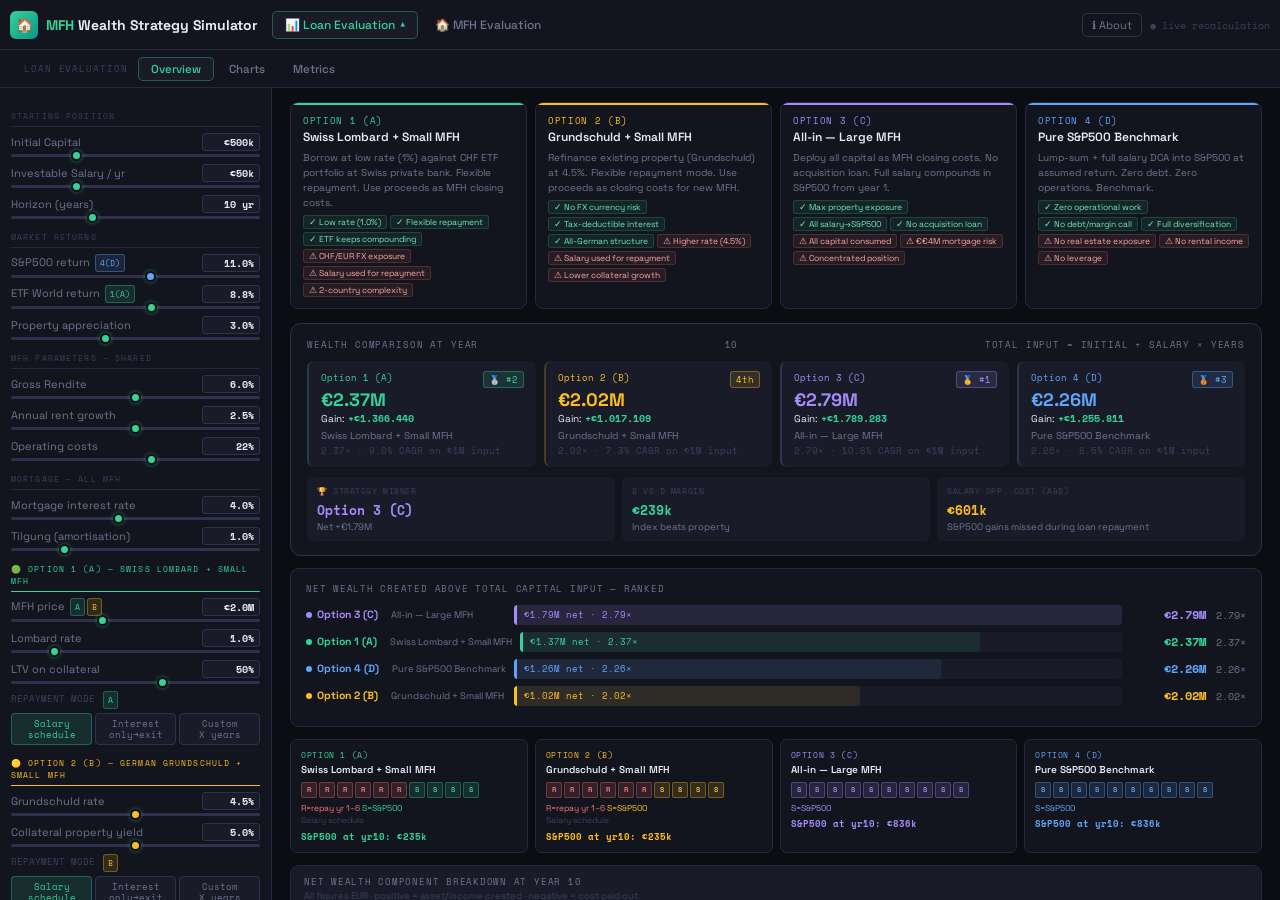
==== commit afa8775a: "feat(sections): group Overview/Charts/Metrics under Loan Evaluation, add MFH Evaluation section" ====
--- a/index.html
+++ b/index.html
@@ -409,6 +409,58 @@
   .main-area{padding-bottom:max(60px,env(safe-area-inset-bottom)) !important}
 }
 
+
+/* ── Two-level navigation ── */
+.nav-section{display:flex;align-items:center;gap:2px;position:relative}
+.nav-section-btn{
+  background:transparent;border:1px solid transparent;border-radius:5px;
+  color:var(--mu);padding:5px 12px;
+  font-family:'Space Grotesk',sans-serif;font-size:12px;font-weight:500;
+  cursor:pointer;transition:all .15s;white-space:nowrap;
+  display:flex;align-items:center;gap:5px;
+}
+.nav-section-btn:hover{color:var(--tx);border-color:var(--b2)}
+.nav-section-btn.active{
+  background:var(--p2);color:var(--A);border-color:var(--Abr);
+}
+.nav-section-btn.active-eval{
+  background:var(--p2);color:var(--B);
+  border-color:rgba(251,191,36,.35);
+}
+.nav-section-btn .nav-arrow{
+  font-size:9px;transition:transform .2s;display:inline-block;
+}
+.nav-section-btn.active .nav-arrow{transform:rotate(180deg)}
+
+/* Sub-tab bar — slides in below topbar */
+.subtab-bar{
+  background:var(--p1);border-bottom:1px solid var(--b1);
+  padding:0 16px;display:none;align-items:center;gap:2px;
+  height:38px;flex-shrink:0;
+}
+.subtab-bar.visible{display:flex}
+.subtab{
+  background:transparent;border:1px solid transparent;border-radius:5px;
+  color:var(--mu);padding:4px 12px;
+  font-family:'Space Grotesk',sans-serif;font-size:11.5px;font-weight:500;
+  cursor:pointer;transition:all .15s;white-space:nowrap;
+}
+.subtab:hover{color:var(--tx);border-color:var(--b2)}
+.subtab.active{background:var(--p2);color:var(--A);border-color:var(--Abr)}
+.subtab-label{
+  font-size:9px;font-family:'Space Mono',monospace;letter-spacing:.1em;
+  text-transform:uppercase;color:var(--di);padding:0 8px;
+}
+
+/* Mobile: stack sub-tabs */
+@media(max-width:767px){
+  .subtab-bar{
+    height:auto;padding:6px 10px;flex-wrap:wrap;gap:4px;
+    overflow-x:auto;-webkit-overflow-scrolling:touch;
+  }
+  .subtab{flex-shrink:0;min-height:34px;touch-action:manipulation}
+}
+
 </style>
 </head>
 <body>
@@ -416,17 +468,32 @@
 <!-- TOPBAR -->
 <div class="topbar">
   <div class="tb-brand"><div class="tb-icon">🏠</div><div class="tb-title"><span>MFH</span> Wealth Strategy Simulator</div></div>
-  <nav class="tabs">
-    <button class="tab active" onclick="switchTab('overview')" id="tab-overview">Overview</button>
-    <button class="tab" onclick="switchTab('charts')" id="tab-charts">Charts</button>
-    <button class="tab" onclick="switchTab('metrics')" id="tab-metrics">Metrics</button>
-    <button class="tab" onclick="switchTab('eval')" id="tab-eval">🏠 Eval</button>
+  <nav class="tabs" style="gap:4px">
+    <!-- Section 1: Loan Evaluation (Overview / Charts / Metrics) -->
+    <div class="nav-section">
+      <button class="nav-section-btn active" id="section-loan"
+              onclick="switchSection('loan')">
+        📊 Loan Evaluation <span class="nav-arrow">▾</span>
+      </button>
+    </div>
+    <!-- Section 2: MFH Evaluation -->
+    <button class="nav-section-btn" id="section-eval"
+            onclick="switchSection('eval')">
+      🏠 MFH Evaluation
+    </button>
   </nav>
   <button class="mobile-menu-btn" id="mobile-menu-btn" onclick="toggleMobileSidebar()">☰ Inputs</button>
   <div class="tb-right">
     <button class="about-btn" onclick="toggleAbout()">ℹ About</button>
     <div class="tb-live">● live recalculation</div>
   </div>
+</div>
+<!-- SUB-TAB BAR (Loan Evaluation sub-sections) -->
+<div class="subtab-bar visible" id="subtab-bar">
+  <span class="subtab-label">Loan Evaluation</span>
+  <button class="subtab active" id="subtab-overview" onclick="switchTab('overview')">Overview</button>
+  <button class="subtab" id="subtab-charts"   onclick="switchTab('charts')">Charts</button>
+  <button class="subtab" id="subtab-metrics"  onclick="switchTab('metrics')">Metrics</button>
 </div>
 <!-- ABOUT DRAWER -->
 <div class="about-drawer" id="about-drawer">
@@ -2138,13 +2205,43 @@
 // TAB SWITCHING
 // ===================================================
 let activeTab='overview',lastR=null,lastP=null;
+var _activeSection='loan'; // 'loan' or 'eval'
+
+function switchSection(section){
+  _activeSection=section;
+  // Update section buttons
+  var loanBtn=document.getElementById('section-loan');
+  var evalBtn=document.getElementById('section-eval');
+  var subBar =document.getElementById('subtab-bar');
+  if(section==='loan'){
+    loanBtn.className='nav-section-btn active';
+    evalBtn.className='nav-section-btn';
+    if(subBar)subBar.className='subtab-bar visible';
+    // Restore last loan sub-tab (default: overview)
+    var lastLoanTab=activeTab==='eval'?'overview':activeTab;
+    switchTab(lastLoanTab);
+  } else {
+    loanBtn.className='nav-section-btn';
+    evalBtn.className='nav-section-btn active-eval';
+    if(subBar)subBar.className='subtab-bar'; // hide sub-tabs
+    switchTab('eval');
+  }
+}
+
 function switchTab(t){
   ['overview','charts','metrics','eval'].forEach(k=>{
-    document.getElementById('page-'+k).className='page'+(k===t?' active':'');
-    document.getElementById('tab-'+k).className='tab'+(k===t?' active':'');
+    var pg=document.getElementById('page-'+k);
+    if(pg)pg.className='page'+(k===t?' active':'');
   });
-  activeTab=t;if(lastR&&lastP)renderActive(lastR,lastP);
-}
+  // Update sub-tab buttons
+  ['overview','charts','metrics'].forEach(k=>{
+    var st=document.getElementById('subtab-'+k);
+    if(st)st.className='subtab'+(k===t?' active':'');
+  });
+  activeTab=t;
+  if(lastR&&lastP)renderActive(lastR,lastP);
+}
+
 function renderActive(r,p){
   if(activeTab==='overview')renderOverview(r,p);
   else if(activeTab==='charts'){renderCharts(r,p);setTimeout(initChartDrag,0);}
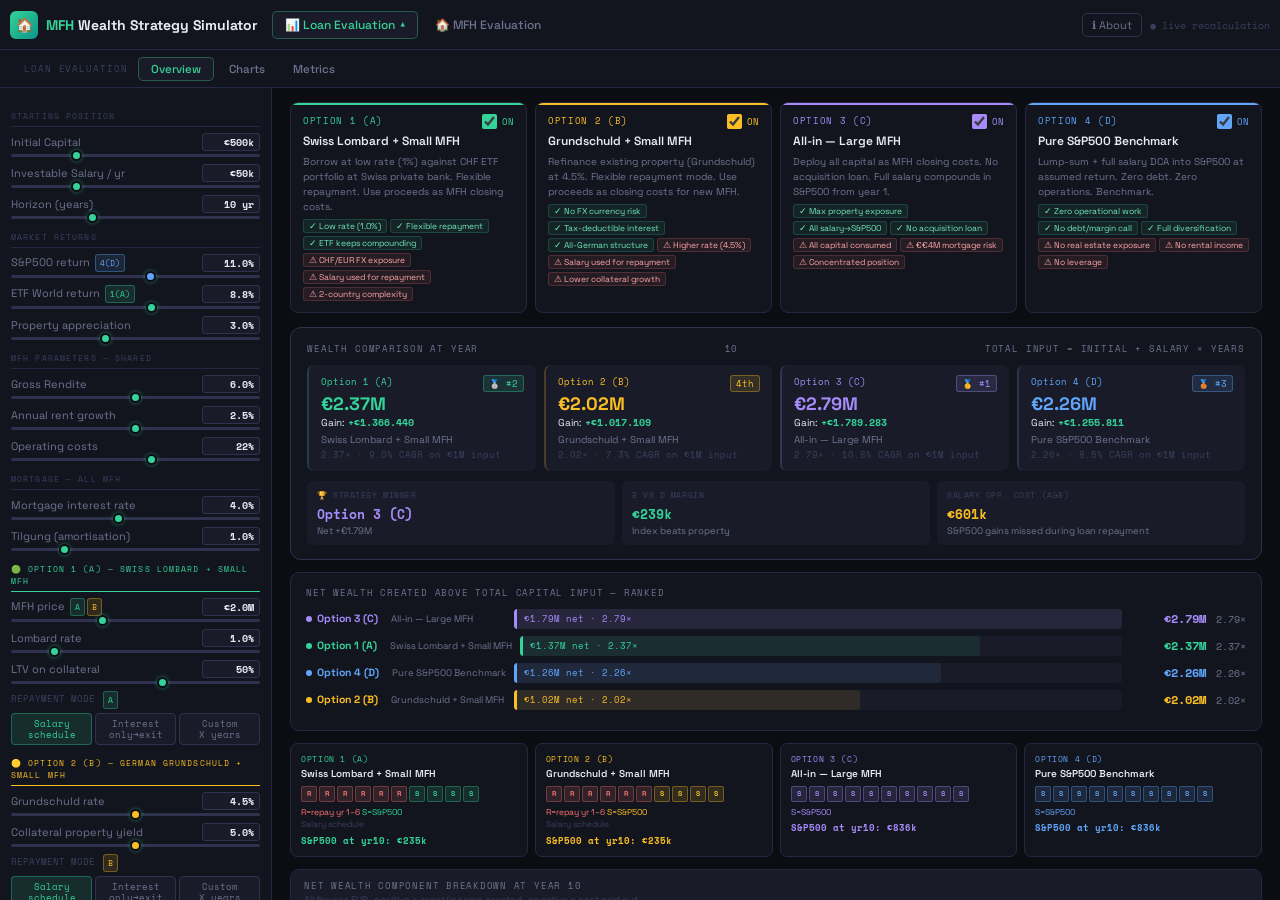
==== commit 7bcac737: "feat(overview): option visibility checkboxes — show/hide options A/B/C/D" ====
--- a/index.html
+++ b/index.html
@@ -461,6 +461,23 @@
   .subtab{flex-shrink:0;min-height:34px;touch-action:manipulation}
 }
 
+
+/* ── Eval mode: hide sidebar (not relevant for MFH Evaluation) ── */
+.eval-mode .sidebar{
+  display:none;
+}
+.eval-mode .body-row{
+  /* Main area expands to full width when sidebar is hidden */
+}
+.eval-mode .main-area{
+  max-width:1200px;
+  margin:0 auto;
+}
+/* Smooth transition */
+.sidebar{
+  transition:opacity .2s ease;
+}
+
 </style>
 </head>
 <body>
@@ -928,6 +945,14 @@
     desc:'Lump-sum + full salary DCA into S&P500 at assumed return. Zero debt. Zero operations. Benchmark.'},
 };
 const KEYS=['A','B','C','D'];
+
+// ── Option visibility (checkboxes in Overview) ──
+var optVisible={A:true,B:true,C:true,D:true};
+function visKeys(){return KEYS.filter(k=>optVisible[k]);}
+function toggleOption(k,el){
+  optVisible[k]=el.checked;
+  calc();
+}
 
 // Repayment modes (per option key)
 let lm_mode=0, gm_mode=0, dm_mode=0; // 0=salary, 1=interest-only, 2=custom
@@ -1633,16 +1658,32 @@
   const pros={A:['Low rate ('+fP(p.lr)+')',lm_mode===1?'Full salary→S&P500 yr1':'Flexible repayment','ETF keeps compounding'],B:['No FX currency risk','Tax-deductible interest','All-German structure'],C:['Max property exposure',p.sal>0?'All salary→S&P500':'No salary cost','No acquisition loan'],D:['Zero operational work','No debt/margin call',p.d_lomb_en?'Leveraged S&P500 via Lombard':'Full diversification']};
   const cons={A:['CHF/EUR FX exposure',lm_mode===0?'Salary used for repayment':'Lombard held to exit','2-country complexity'],B:['Higher rate ('+fP(p.gr)+')',gm_mode===0?'Salary used for repayment':'Fixed period debt','Lower collateral growth'],C:['All capital consumed','€'+fmtE(p.mc_)+' mortgage risk','Concentrated position'],D:['No real estate exposure','No rental income',p.d_lomb_en?'Lombard repaid at exit from portfolio':'No leverage']};
   document.getElementById('strat-legend').innerHTML=KEYS.map(k=>{const o=OPT[k];
-    return`<div class="sc sc${k}"><div class="sc-num">${o.sn}</div><div class="sc-name">${o.name}</div><div class="sc-desc">${o.desc}</div><div class="sc-chips">${pros[k].map(x=>`<span class="chip-p">✓ ${x}</span>`).join('')}${cons[k].map(x=>`<span class="chip-n">⚠ ${x}</span>`).join('')}</div></div>`;
+    const chk=optVisible[k]?'checked':'';
+    const dim=optVisible[k]?'':'opacity:.35;pointer-events:none;';
+    return`<div class="sc sc${k}" style="${dim}transition:opacity .2s">
+      <div style="display:flex;justify-content:space-between;align-items:flex-start;margin-bottom:4px">
+        <div class="sc-num">${o.sn}</div>
+        <label style="display:flex;align-items:center;gap:5px;cursor:pointer;opacity:1;pointer-events:auto">
+          <input type="checkbox" ${chk}
+            onchange="toggleOption('${k}',this)"
+            style="width:15px;height:15px;cursor:pointer;accent-color:${o.c};flex-shrink:0">
+          <span style="font-size:9px;font-family:Space Mono,monospace;color:${chk?o.c:'var(--di)'}">${chk?'ON':'OFF'}</span>
+        </label>
+      </div>
+      <div class="sc-name">${o.name}</div>
+      <div class="sc-desc">${o.desc}</div>
+      <div class="sc-chips">${pros[k].map(x=>`<span class="chip-p">✓ ${x}</span>`).join('')}${cons[k].map(x=>`<span class="chip-n">⚠ ${x}</span>`).join('')}</div>
+    </div>`;
   }).join('');
 
   // Summary window
   const tots=[r.totA,r.totB,r.totC,r.totD],gains=[r.gainA,r.gainB,r.gainC,r.gainD],cagrs=[r.cagrA,r.cagrB,r.cagrC,r.cagrD];
-  const sorted=[...KEYS].sort((_a,_b)=>tots[KEYS.indexOf(_b)]-tots[KEYS.indexOf(_a)]);
+  const vk=visKeys();
+  const sorted=[...vk].sort((_a,_b)=>tots[KEYS.indexOf(_b)]-tots[KEYS.indexOf(_a)]);
   const rank={};sorted.forEach((k,i)=>rank[k]=i+1);
   const rankE={1:'🥇 #1',2:'🥈 #2',3:'🥉 #3',4:'4th'};
   document.getElementById('sw-yr').textContent=p.yrs;
-  document.getElementById('sw-cards').innerHTML=KEYS.map(k=>{
+  document.getElementById('sw-cards').innerHTML=vk.map(k=>{
     const i=KEYS.indexOf(k),o=OPT[k],mult=(tots[i]/Math.max(1,r.ti)).toFixed(2);
     return`<div class="swc" style="border-left:2px solid ${o.c}33">
       <div class="swc-rank"><span style="color:${o.c};font-size:9px;font-family:Space Mono,monospace">${o.sn}</span><span style="font-size:9px;font-family:Space Mono,monospace;background:${o.bg};color:${o.c};border:1px solid ${o.br};padding:1px 5px;border-radius:3px">${rankE[rank[k]]}</span></div>
@@ -1654,7 +1695,8 @@
   }).join('');
 
   // Insights
-  const winner=KEYS[KEYS.map(k=>gains[KEYS.indexOf(k)]).indexOf(Math.max(...gains))];
+  const _vgains=vk.map(k=>r['gain'+k]);
+  const winner=vk.length?vk[_vgains.indexOf(Math.max(..._vgains))]:KEYS[0];
   const bd=Math.abs(r.totB-r.totD);
   const opp=r.sp500_yr[p.yrs]-r.sp_A_yr[p.yrs];
   document.getElementById('sw-ins').innerHTML=[
@@ -1664,9 +1706,9 @@
   ].map(i=>`<div class="si"><div class="si-lbl">${i.l}</div><div class="si-val" style="color:${i.vc}">${i.v}</div><div class="si-desc">${i.d}</div></div>`).join('');
 
   // Bar chart
-  const maxG=Math.max(...gains);
-  const bkeys=[...KEYS].sort((_a,_b)=>gains[KEYS.indexOf(_b)]-gains[KEYS.indexOf(_a)]);
-  document.getElementById('bc').innerHTML=bkeys.map(k=>{
+  const maxG=vk.length?Math.max(...vk.map(k=>r['gain'+k])):1;
+  const bkeys=[...vk].sort((_a,_b)=>r['gain'+_b]-r['gain'+_a]);
+  document.getElementById('bc').innerHTML=bkeys.length?bkeys.map(k=>{
     const i=KEYS.indexOf(k),o=OPT[k],g=gains[i],t=tots[i];
     const pct=Math.max(3,g/Math.max(maxG,1)*100),mult=(t/Math.max(1,r.ti)).toFixed(2);
     return`<div class="bc-row">
@@ -1675,10 +1717,10 @@
       <div class="bc-num" style="color:${o.c}">${fmtE(t)}</div>
       <div class="bc-x">${mult}×</div>
     </div>`;
-  }).join('');
+  }).join(''):'<div style="color:var(--mu);padding:14px;font-size:11px">No options selected — tick at least one option above.</div>';
 
   // Salary flow
-  document.getElementById('sf').innerHTML=KEYS.map(k=>{
+  document.getElementById('sf').innerHTML=vk.map(k=>{
     const o=OPT[k];
     const yr_rep=k==='A'?r.lA.yr:k==='B'?r.lB.yr:0;
     const sal_free=k==='A'?r.lA.sal_freed:k==='B'?r.lB.sal_freed:1;
@@ -1695,7 +1737,7 @@
 
   // Table
   document.getElementById('yr-lbl').textContent=p.yrs;
-  const thd=KEYS.map(k=>`<th style="color:${OPT[k].c}">${OPT[k].sn}<br><span style="font-size:7.5px;opacity:.6;font-weight:400">${OPT[k].name}</span></th>`).join('');
+  const thd=vk.map(k=>`<th style="color:${OPT[k].c}">${OPT[k].sn}<br><span style="font-size:7.5px;opacity:.6;font-weight:400">${OPT[k].name}</span></th>`).join('');
   const cE=(v,k,b)=>{
     const col=OPT[k].c,fmt=fEf(v);
     return b?`<b style="color:${col}">${fmt}</b>`:`<span style="color:${col}">${fmt}</span>`;
@@ -1718,9 +1760,8 @@
   ].filter(Boolean);
   document.getElementById('bt').innerHTML=`<thead><tr><th>Component</th>${thd}</tr></thead><tbody>`+
     rows.map(row=>{
-      if(row.sep)return`<tr class="tr-sep"><td colspan="5">${row.sep}</td></tr>`;
-      const tds=row.vs.map((v,i)=>{
-        const k=KEYS[i];
+      if(row.sep)return`<tr class="tr-sep"><td colspan="${vk.length+1}">${row.sep}</td></tr>`;
+      const tds=vk.map(k=>{ const i=KEYS.indexOf(k); const v=row.vs[i];
         if(v===null)return`<td style="color:var(--di)">—</td>`;
         if(row.gain)return`<td>${cG(v)}</td>`;
         if(row.bold)return`<td>${cE(v,k,true)}</td>`;
@@ -1731,7 +1772,9 @@
     }).join('')+'</tbody>';
 
   // Amort
-  document.getElementById('ag').innerHTML=mkAmort(r.mabR,r.mabAnn,'Options 1(A) & 2(B) — '+fmtE(p.mab)+' MFH',OPT.A.c)+mkAmort(r.mcR,r.mcAnn,'Option 3(C) — '+fmtE(p.mc_)+' MFH',OPT.C.c);
+  document.getElementById('ag').innerHTML=
+    ((optVisible.A||optVisible.B)?mkAmort(r.mabR,r.mabAnn,'Options 1(A) & 2(B) — '+fmtE(p.mab)+' MFH',OPT.A.c):'')+
+    (optVisible.C?mkAmort(r.mcR,r.mcAnn,'Option 3(C) — '+fmtE(p.mc_)+' MFH',OPT.C.c):'');
 
   // MFH2
   if(mfh2Open&&r.mfh2_result){
@@ -1750,7 +1793,7 @@
 
   // Insight bar
   const w=r['tot'+winner];
-  document.getElementById('insight-bar').innerHTML=`<b style="color:${OPT[winner].c}">${OPT[winner].fn}</b> leads with ${fmtE(w)} (${r['cagr'+winner].toFixed(1)}% CAGR).  B vs D gap: <b>${fmtE(Math.abs(r.totB-r.totD))}</b> ${r.totB>r.totD?'— leveraged property leads':'— S&P500 benchmark leads'}.  Lombard mode: <b>${['Salary schedule','Interest-only (cheap leverage)','Custom '+p.lmy+'yr'][p.lm]}</b> · Grundschuld: <b>${['Salary schedule','Interest-only','Custom '+p.gmy+'yr'][p.gm]}</b>`;
+  document.getElementById('insight-bar').innerHTML=vk.length===0?'Select at least one option above to compare.':`<b style="color:${OPT[winner].c}">${OPT[winner].fn}</b> leads with ${fmtE(w)} (${r['cagr'+winner].toFixed(1)}% CAGR).  B vs D gap: <b>${fmtE(Math.abs(r.totB-r.totD))}</b> ${r.totB>r.totD?'— leveraged property leads':'— S&P500 benchmark leads'}.  Lombard mode: <b>${['Salary schedule','Interest-only (cheap leverage)','Custom '+p.lmy+'yr'][p.lm]}</b> · Grundschuld: <b>${['Salary schedule','Interest-only','Custom '+p.gmy+'yr'][p.gm]}</b>`;
 }
 
 function mkAmort(rows,ann,label,col){
@@ -2217,6 +2260,7 @@
     loanBtn.className='nav-section-btn active';
     evalBtn.className='nav-section-btn';
     if(subBar)subBar.className='subtab-bar visible';
+    document.querySelector('.body-row').classList.remove('eval-mode');
     // Restore last loan sub-tab (default: overview)
     var lastLoanTab=activeTab==='eval'?'overview':activeTab;
     switchTab(lastLoanTab);
@@ -2224,6 +2268,7 @@
     loanBtn.className='nav-section-btn';
     evalBtn.className='nav-section-btn active-eval';
     if(subBar)subBar.className='subtab-bar'; // hide sub-tabs
+    document.querySelector('.body-row').classList.add('eval-mode');
     switchTab('eval');
   }
 }
